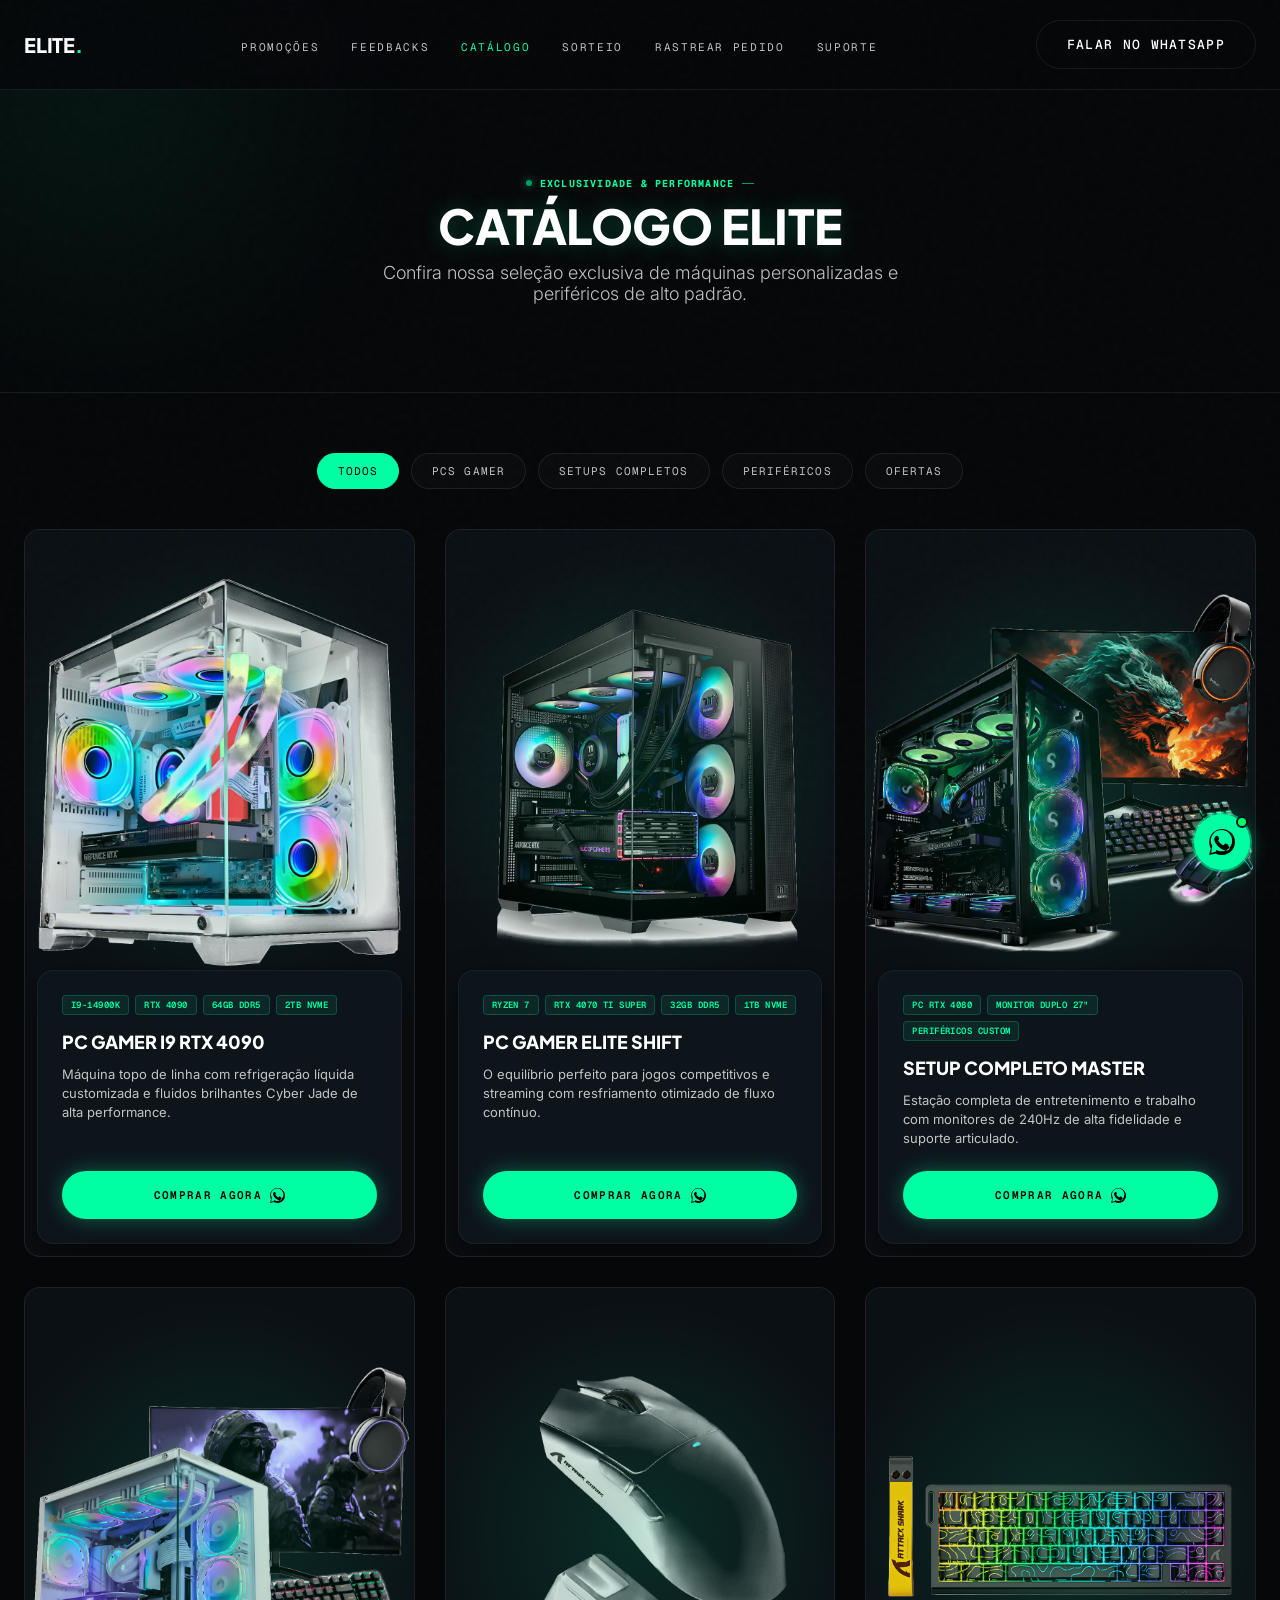
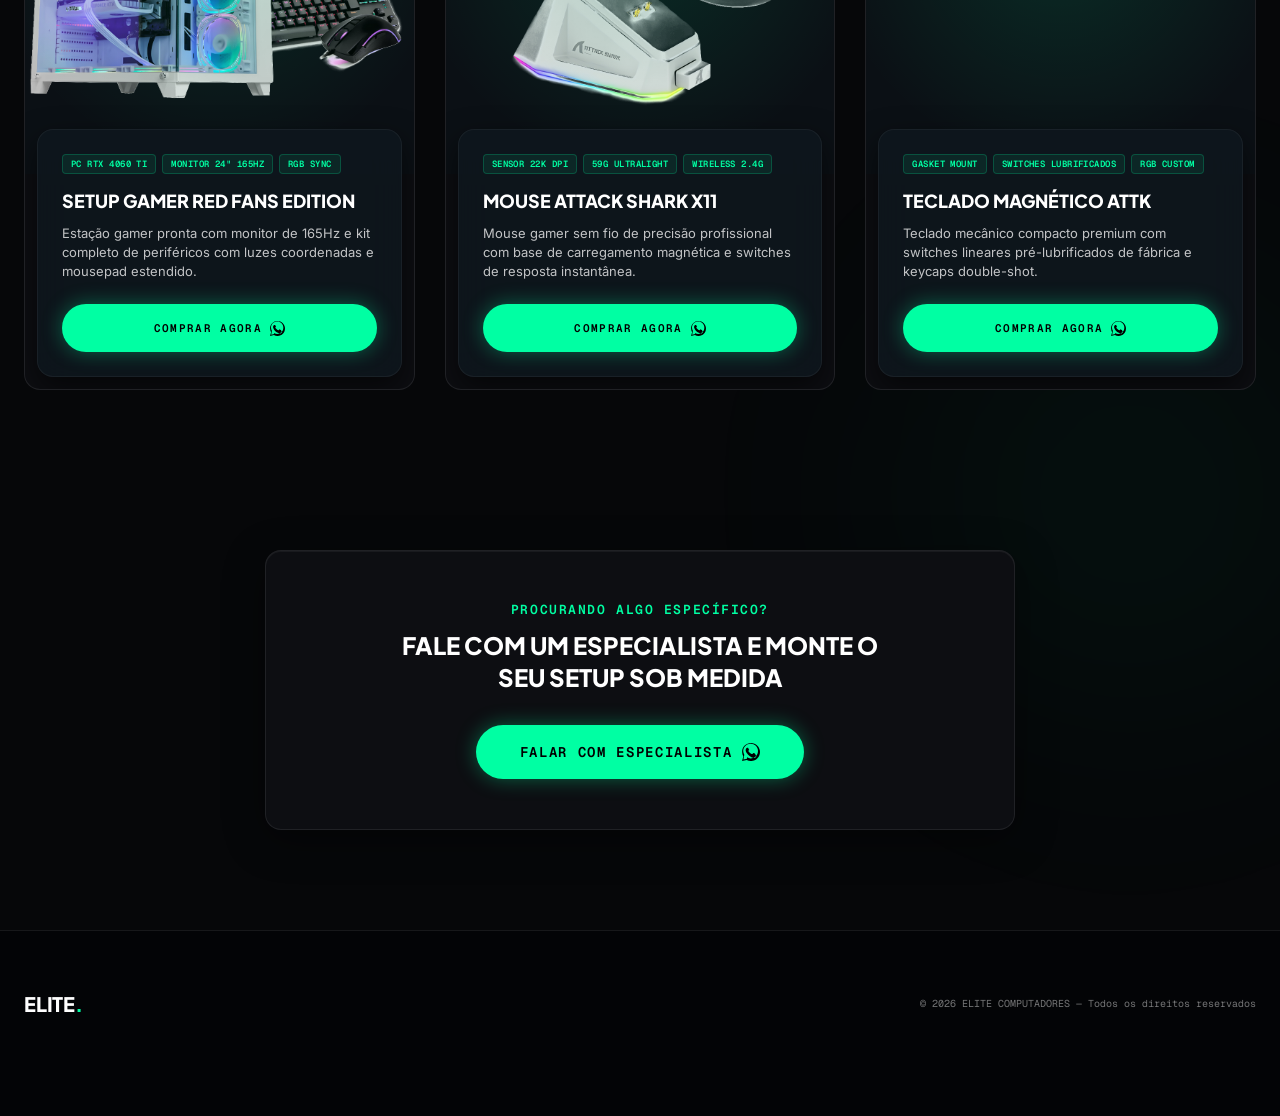
==== catalogo.html @ 0656ccaa "Initial commit: Elite Computadores project code & assets" ====
<!DOCTYPE html>
<html lang="pt-BR">
<head>
  <meta charset="UTF-8">
  <meta name="viewport" content="width=device-width, initial-scale=1.0">
  <title>Catálogo Elite — Equipamentos Selecionados para Alta Performance</title>
  <meta name="description" content="Confira o catálogo da Elite Computadores. PCs Gamer, Setups Completos, Periféricos e Ofertas Exclusivas montadas sob medida.">
  <link rel="stylesheet" href="style.css?v=4.7">
</head>
<body>

  <!-- Ambient background glow elements -->
  <div class="ambient-glow"></div>
  <div class="ambient-glow-bottom"></div>

  <!-- Header -->
  <header>
    <div class="container">
      <a href="index.html" class="logo">ELITE<span>.</span></a>
      <nav>
        <ul>
          <li><a href="index.html#categorias">Promoções</a></li>
          <li><a href="feedbacks.html">Feedbacks</a></li>
          <li><a href="catalogo.html" style="color: var(--accent);">Catálogo</a></li>
          <li><a href="sorteio.html">Sorteio</a></li>
          <li><a href="rastreio.html">Rastrear Pedido</a></li>
          <li><a href="suporte.html">Suporte</a></li>
        </ul>
      </nav>
      <a href="https://wa.me/message/NR2ONO462GFLA1" target="_blank" rel="noopener noreferrer" class="btn-secondary">Falar no WhatsApp</a>
      <a href="https://wa.me/message/NR2ONO462GFLA1" target="_blank" rel="noopener noreferrer" class="btn-laser btn-wa-mobile" aria-label="Falar no WhatsApp">
        <svg width="20" height="20" viewBox="0 0 24 24" fill="currentColor">
          <path d="M.057 24l1.687-6.163c-1.041-1.804-1.588-3.849-1.587-5.946C.06 5.348 5.397.01 12.008.01c3.202.001 6.212 1.246 8.477 3.514 2.266 2.268 3.507 5.28 3.505 8.484-.004 6.657-5.34 11.997-11.953 11.997-2.005-.001-3.973-.5-5.739-1.446L0 24zm6.59-4.846c1.6.95 3.188 1.449 4.825 1.451 5.436 0 9.86-4.37 9.864-9.799.002-2.63-1.023-5.101-2.885-6.97C16.579 2.006 14.105 1.01 11.47 1.01c-5.441 0-9.866 4.372-9.87 9.802 0 1.68.45 3.318 1.3 4.761L1.825 21.05l5.59-1.458-.768-.438zm9.351-4.945c-.244-.122-1.44-.711-1.663-.792-.224-.081-.387-.122-.55.122-.163.244-.63.792-.773.956-.143.163-.285.183-.529.061-.244-.122-1.03-.379-1.96-1.209-.724-.647-1.213-1.446-1.355-1.69-.143-.244-.015-.376.107-.497.111-.11.244-.285.367-.427.122-.142.163-.244.244-.407.081-.163.041-.305-.02-.427-.061-.122-.55-1.325-.753-1.817-.198-.477-.4-.413-.55-.421-.143-.008-.305-.009-.468-.009-.163 0-.427.061-.65.305-.224.244-.854.834-.854 2.035 0 1.201.874 2.36 1.995 2.508.122.015 2.13 3.255 5.161 4.566.72.311 1.282.497 1.72.637.724.23 1.382.197 1.902.12.58-.087 1.44-.588 1.643-1.157.203-.569.203-1.057.142-1.157-.061-.1-.224-.163-.468-.285z"/>
        </svg>
      </a>
    </div>
  </header>

  <!-- Page Header -->
  <section class="page-header">
    <div class="container">
      <div class="section-header">
        <span class="kicker kicker-badge">Exclusividade & Performance</span>
        <h1 class="h2-headline glow-text">Catálogo Elite</h1>
        <p class="section-subtitle">Confira nossa seleção exclusiva de máquinas personalizadas e periféricos de alto padrão.</p>
      </div>
    </div>
  </section>

  <!-- Catalog Section -->
  <section class="catalog-section">
    <div class="container">
      
      <!-- Category Filter Tabs -->
      <div class="catalog-filters reveal-item">
        <button class="filter-btn active" data-filter="all">Todos</button>
        <button class="filter-btn" data-filter="pcs">PCs Gamer</button>
        <button class="filter-btn" data-filter="setups">Setups Completos</button>
        <button class="filter-btn" data-filter="perifericos">Periféricos</button>
        <button class="filter-btn" data-filter="ofertas">Ofertas</button>
      </div>

      <!-- Product Grid -->
      <div class="catalog-grid" id="catalogGrid">
        
        <!-- Product 1 -->
        <div class="lum-card product-card reveal-item" data-category="pcs">
          <div class="product-img" style="background-image: url('assets/real_liquid_jade.png');"></div>
          <div class="product-info">
            <div class="product-specs">
              <span>i9-14900K</span>
              <span>RTX 4090</span>
              <span>64GB DDR5</span>
              <span>2TB NVMe</span>
            </div>
            <h3 class="product-title">PC Gamer I9 RTX 4090</h3>
            <p class="product-desc">Máquina topo de linha com refrigeração líquida customizada e fluidos brilhantes Cyber Jade de alta performance.</p>
            <a href="https://wa.me/message/NR2ONO462GFLA1?text=Olá,%20gostaria%20de%20saber%20mais%20sobre%20o%20PC%20Gamer%20I9%20RTX%204090." target="_blank" rel="noopener noreferrer" class="btn-laser product-cta">Comprar Agora <svg width="15" height="15" viewBox="0 0 24 24" fill="currentColor" style="margin-left: 8px; display: inline-block; vertical-align: middle;"><path d="M.057 24l1.687-6.163c-1.041-1.804-1.588-3.849-1.587-5.946C.06 5.348 5.397.01 12.008.01c3.202.001 6.212 1.246 8.477 3.514 2.266 2.268 3.507 5.28 3.505 8.484-.004 6.657-5.34 11.997-11.953 11.997-2.005-.001-3.973-.502-5.724-1.457L0 24zm6.59-4.846c1.6.95 3.188 1.449 4.825 1.451 5.436.002 9.858-4.419 9.86-9.86.002-2.636-1.02-5.115-2.88-6.978-1.859-1.863-4.332-2.887-6.974-2.888-5.439 0-9.863 4.42-9.865 9.862-.001 1.637.49 3.235 1.424 4.82L1.97 22.1l4.677-1.226zM17.486 14.4c-.3-.15-1.776-.877-2.052-.977-.276-.1-.476-.15-.676.15-.2.3-.776.977-.95 1.177-.175.2-.35.225-.65.075-.3-.15-1.267-.467-2.413-1.49-1.127-.892-1.93-2.107-2.152-2.482-.225-.375-.024-.578.125-.727.136-.135.3-.35.45-.525.15-.175.2-.3.3-.5s.05-.375-.025-.525C9.4 9.176 8.75 7.6 8.474 6.924c-.268-.646-.54-.56-.74-.57l-.63-.01c-.24-.01-.63.08-.96.44-.33.36-1.26 1.23-1.26 3s1.29 3.47 1.47 3.71c.18.24 2.54 3.88 6.15 5.44.86.37 1.53.59 2.06.76.86.27 1.65.23 2.27.14.69-.1 1.776-.726 2.026-1.393.25-.667.25-1.237.175-1.393-.075-.15-.275-.25-.575-.4z"/></svg></a>
          </div>
        </div>

        <!-- Product 2 -->
        <div class="lum-card product-card reveal-item" data-category="pcs ofertas">
          <div class="product-img" style="background-image: url('assets/real_elite_shift.png');"></div>
          <div class="product-info">
            <div class="product-specs">
              <span>Ryzen 7</span>
              <span>RTX 4070 Ti Super</span>
              <span>32GB DDR5</span>
              <span>1TB NVMe</span>
            </div>
            <h3 class="product-title">PC Gamer Elite Shift</h3>
            <p class="product-desc">O equilíbrio perfeito para jogos competitivos e streaming com resfriamento otimizado de fluxo contínuo.</p>
            <a href="https://wa.me/message/NR2ONO462GFLA1?text=Olá,%20gostaria%20de%20saber%20mais%20sobre%20o%20PC%20Gamer%20Elite%20Shift." target="_blank" rel="noopener noreferrer" class="btn-laser product-cta">Comprar Agora <svg width="15" height="15" viewBox="0 0 24 24" fill="currentColor" style="margin-left: 8px; display: inline-block; vertical-align: middle;"><path d="M.057 24l1.687-6.163c-1.041-1.804-1.588-3.849-1.587-5.946C.06 5.348 5.397.01 12.008.01c3.202.001 6.212 1.246 8.477 3.514 2.266 2.268 3.507 5.28 3.505 8.484-.004 6.657-5.34 11.997-11.953 11.997-2.005-.001-3.973-.502-5.724-1.457L0 24zm6.59-4.846c1.6.95 3.188 1.449 4.825 1.451 5.436.002 9.858-4.419 9.86-9.86.002-2.636-1.02-5.115-2.88-6.978-1.859-1.863-4.332-2.887-6.974-2.888-5.439 0-9.863 4.42-9.865 9.862-.001 1.637.49 3.235 1.424 4.82L1.97 22.1l4.677-1.226zM17.486 14.4c-.3-.15-1.776-.877-2.052-.977-.276-.1-.476-.15-.676.15-.2.3-.776.977-.95 1.177-.175.2-.35.225-.65.075-.3-.15-1.267-.467-2.413-1.49-1.127-.892-1.93-2.107-2.152-2.482-.225-.375-.024-.578.125-.727.136-.135.3-.35.45-.525.15-.175.2-.3.3-.5s.05-.375-.025-.525C9.4 9.176 8.75 7.6 8.474 6.924c-.268-.646-.54-.56-.74-.57l-.63-.01c-.24-.01-.63.08-.96.44-.33.36-1.26 1.23-1.26 3s1.29 3.47 1.47 3.71c.18.24 2.54 3.88 6.15 5.44.86.37 1.53.59 2.06.76.86.27 1.65.23 2.27.14.69-.1 1.776-.726 2.026-1.393.25-.667.25-1.237.175-1.393-.075-.15-.275-.25-.575-.4z"/></svg></a>
          </div>
        </div>

        <!-- Product 3 -->
        <div class="lum-card product-card reveal-item" data-category="setups">
          <div class="product-img" style="background-image: url('assets/real_setup_master.png');"></div>
          <div class="product-info">
            <div class="product-specs">
              <span>PC RTX 4080</span>
              <span>Monitor Duplo 27"</span>
              <span>Periféricos Custom</span>
            </div>
            <h3 class="product-title">Setup Completo Master</h3>
            <p class="product-desc">Estação completa de entretenimento e trabalho com monitores de 240Hz de alta fidelidade e suporte articulado.</p>
            <a href="https://wa.me/message/NR2ONO462GFLA1?text=Olá,%20gostaria%20de%20saber%20mais%20sobre%20o%20Setup%20Completo%20Master." target="_blank" rel="noopener noreferrer" class="btn-laser product-cta">Comprar Agora <svg width="15" height="15" viewBox="0 0 24 24" fill="currentColor" style="margin-left: 8px; display: inline-block; vertical-align: middle;"><path d="M.057 24l1.687-6.163c-1.041-1.804-1.588-3.849-1.587-5.946C.06 5.348 5.397.01 12.008.01c3.202.001 6.212 1.246 8.477 3.514 2.266 2.268 3.507 5.28 3.505 8.484-.004 6.657-5.34 11.997-11.953 11.997-2.005-.001-3.973-.502-5.724-1.457L0 24zm6.59-4.846c1.6.95 3.188 1.449 4.825 1.451 5.436.002 9.858-4.419 9.86-9.86.002-2.636-1.02-5.115-2.88-6.978-1.859-1.863-4.332-2.887-6.974-2.888-5.439 0-9.863 4.42-9.865 9.862-.001 1.637.49 3.235 1.424 4.82L1.97 22.1l4.677-1.226zM17.486 14.4c-.3-.15-1.776-.877-2.052-.977-.276-.1-.476-.15-.676.15-.2.3-.776.977-.95 1.177-.175.2-.35.225-.65.075-.3-.15-1.267-.467-2.413-1.49-1.127-.892-1.93-2.107-2.152-2.482-.225-.375-.024-.578.125-.727.136-.135.3-.35.45-.525.15-.175.2-.3.3-.5s.05-.375-.025-.525C9.4 9.176 8.75 7.6 8.474 6.924c-.268-.646-.54-.56-.74-.57l-.63-.01c-.24-.01-.63.08-.96.44-.33.36-1.26 1.23-1.26 3s1.29 3.47 1.47 3.71c.18.24 2.54 3.88 6.15 5.44.86.37 1.53.59 2.06.76.86.27 1.65.23 2.27.14.69-.1 1.776-.726 2.026-1.393.25-.667.25-1.237.175-1.393-.075-.15-.275-.25-.575-.4z"/></svg></a>
          </div>
        </div>

        <!-- Product 4 -->
        <div class="lum-card product-card reveal-item" data-category="setups ofertas">
          <div class="product-img" style="background-image: url('assets/real_setup_red_fans.png');"></div>
          <div class="product-info">
            <div class="product-specs">
              <span>PC RTX 4060 Ti</span>
              <span>Monitor 24" 165Hz</span>
              <span>RGB Sync</span>
            </div>
            <h3 class="product-title">Setup Gamer Red Fans Edition</h3>
            <p class="product-desc">Estação gamer pronta com monitor de 165Hz e kit completo de periféricos com luzes coordenadas e mousepad estendido.</p>
            <a href="https://wa.me/message/NR2ONO462GFLA1?text=Olá,%20gostaria%20de%20saber%20mais%20sobre%20o%20Setup%20Gamer%20Red%20Fans%20Edition." target="_blank" rel="noopener noreferrer" class="btn-laser product-cta">Comprar Agora <svg width="15" height="15" viewBox="0 0 24 24" fill="currentColor" style="margin-left: 8px; display: inline-block; vertical-align: middle;"><path d="M.057 24l1.687-6.163c-1.041-1.804-1.588-3.849-1.587-5.946C.06 5.348 5.397.01 12.008.01c3.202.001 6.212 1.246 8.477 3.514 2.266 2.268 3.507 5.28 3.505 8.484-.004 6.657-5.34 11.997-11.953 11.997-2.005-.001-3.973-.502-5.724-1.457L0 24zm6.59-4.846c1.6.95 3.188 1.449 4.825 1.451 5.436.002 9.858-4.419 9.86-9.86.002-2.636-1.02-5.115-2.88-6.978-1.859-1.863-4.332-2.887-6.974-2.888-5.439 0-9.863 4.42-9.865 9.862-.001 1.637.49 3.235 1.424 4.82L1.97 22.1l4.677-1.226zM17.486 14.4c-.3-.15-1.776-.877-2.052-.977-.276-.1-.476-.15-.676.15-.2.3-.776.977-.95 1.177-.175.2-.35.225-.65.075-.3-.15-1.267-.467-2.413-1.49-1.127-.892-1.93-2.107-2.152-2.482-.225-.375-.024-.578.125-.727.136-.135.3-.35.45-.525.15-.175.2-.3.3-.5s.05-.375-.025-.525C9.4 9.176 8.75 7.6 8.474 6.924c-.268-.646-.54-.56-.74-.57l-.63-.01c-.24-.01-.63.08-.96.44-.33.36-1.26 1.23-1.26 3s1.29 3.47 1.47 3.71c.18.24 2.54 3.88 6.15 5.44.86.37 1.53.59 2.06.76.86.27 1.65.23 2.27.14.69-.1 1.776-.726 2.026-1.393.25-.667.25-1.237.175-1.393-.075-.15-.275-.25-.575-.4z"/></svg></a>
          </div>
        </div>

        <!-- Product 5 -->
        <div class="lum-card product-card reveal-item" data-category="perifericos">
          <div class="product-img" style="background-image: url('assets/real_attack_shark.png');"></div>
          <div class="product-info">
            <div class="product-specs">
              <span>Sensor 22K DPI</span>
              <span>59g Ultralight</span>
              <span>Wireless 2.4G</span>
            </div>
            <h3 class="product-title">Mouse Attack Shark X11</h3>
            <p class="product-desc">Mouse gamer sem fio de precisão profissional com base de carregamento magnética e switches de resposta instantânea.</p>
            <a href="https://wa.me/message/NR2ONO462GFLA1?text=Olá,%20gostaria%20de%20comprar%20o%20Mouse%20Attack%20Shark%20X11." target="_blank" rel="noopener noreferrer" class="btn-laser product-cta">Comprar Agora <svg width="15" height="15" viewBox="0 0 24 24" fill="currentColor" style="margin-left: 8px; display: inline-block; vertical-align: middle;"><path d="M.057 24l1.687-6.163c-1.041-1.804-1.588-3.849-1.587-5.946C.06 5.348 5.397.01 12.008.01c3.202.001 6.212 1.246 8.477 3.514 2.266 2.268 3.507 5.28 3.505 8.484-.004 6.657-5.34 11.997-11.953 11.997-2.005-.001-3.973-.502-5.724-1.457L0 24zm6.59-4.846c1.6.95 3.188 1.449 4.825 1.451 5.436.002 9.858-4.419 9.86-9.86.002-2.636-1.02-5.115-2.88-6.978-1.859-1.863-4.332-2.887-6.974-2.888-5.439 0-9.863 4.42-9.865 9.862-.001 1.637.49 3.235 1.424 4.82L1.97 22.1l4.677-1.226zM17.486 14.4c-.3-.15-1.776-.877-2.052-.977-.276-.1-.476-.15-.676.15-.2.3-.776.977-.95 1.177-.175.2-.35.225-.65.075-.3-.15-1.267-.467-2.413-1.49-1.127-.892-1.93-2.107-2.152-2.482-.225-.375-.024-.578.125-.727.136-.135.3-.35.45-.525.15-.175.2-.3.3-.5s.05-.375-.025-.525C9.4 9.176 8.75 7.6 8.474 6.924c-.268-.646-.54-.56-.74-.57l-.63-.01c-.24-.01-.63.08-.96.44-.33.36-1.26 1.23-1.26 3s1.29 3.47 1.47 3.71c.18.24 2.54 3.88 6.15 5.44.86.37 1.53.59 2.06.76.86.27 1.65.23 2.27.14.69-.1 1.776-.726 2.026-1.393.25-.667.25-1.237.175-1.393-.075-.15-.275-.25-.575-.4z"/></svg></a>
          </div>
        </div>

        <!-- Product 6 -->
        <div class="lum-card product-card reveal-item" data-category="perifericos">
          <div class="product-img" style="background-image: url('assets/real_custom_keyboard.png');"></div>
          <div class="product-info">
            <div class="product-specs">
              <span>Gasket Mount</span>
              <span>Switches Lubrificados</span>
              <span>RGB Custom</span>
            </div>
            <h3 class="product-title">Teclado Magnético Attk</h3>
            <p class="product-desc">Teclado mecânico compacto premium com switches lineares pré-lubrificados de fábrica e keycaps double-shot.</p>
            <a href="https://wa.me/message/NR2ONO462GFLA1?text=Olá,%20gostaria%20de%20saber%20mais%20sobre%20o%20Teclado%20Magnético%20Attk." target="_blank" rel="noopener noreferrer" class="btn-laser product-cta">Comprar Agora <svg width="15" height="15" viewBox="0 0 24 24" fill="currentColor" style="margin-left: 8px; display: inline-block; vertical-align: middle;"><path d="M.057 24l1.687-6.163c-1.041-1.804-1.588-3.849-1.587-5.946C.06 5.348 5.397.01 12.008.01c3.202.001 6.212 1.246 8.477 3.514 2.266 2.268 3.507 5.28 3.505 8.484-.004 6.657-5.34 11.997-11.953 11.997-2.005-.001-3.973-.502-5.724-1.457L0 24zm6.59-4.846c1.6.95 3.188 1.449 4.825 1.451 5.436.002 9.858-4.419 9.86-9.86.002-2.636-1.02-5.115-2.88-6.978-1.859-1.863-4.332-2.887-6.974-2.888-5.439 0-9.863 4.42-9.865 9.862-.001 1.637.49 3.235 1.424 4.82L1.97 22.1l4.677-1.226zM17.486 14.4c-.3-.15-1.776-.877-2.052-.977-.276-.1-.476-.15-.676.15-.2.3-.776.977-.95 1.177-.175.2-.35.225-.65.075-.3-.15-1.267-.467-2.413-1.49-1.127-.892-1.93-2.107-2.152-2.482-.225-.375-.024-.578.125-.727.136-.135.3-.35.45-.525.15-.175.2-.3.3-.5s.05-.375-.025-.525C9.4 9.176 8.75 7.6 8.474 6.924c-.268-.646-.54-.56-.74-.57l-.63-.01c-.24-.01-.63.08-.96.44-.33.36-1.26 1.23-1.26 3s1.29 3.47 1.47 3.71c.18.24 2.54 3.88 6.15 5.44.86.37 1.53.59 2.06.76.86.27 1.65.23 2.27.14.69-.1 1.776-.726 2.026-1.393.25-.667.25-1.237.175-1.393-.075-.15-.275-.25-.575-.4z"/></svg></a>
          </div>
        </div>

      </div>
    </div>
  </section>

  <!-- CTA Final Section -->
  <section class="catalog-cta-section">
    <div class="container">
      <div class="lum-card catalog-cta-card reveal-item">
        <p class="catalog-cta-subtitle">Procurando algo específico?</p>
        <h2 class="catalog-cta-title">Fale com um especialista e monte o seu setup sob medida</h2>
        <div class="catalog-cta-actions">
          <a href="https://wa.me/message/NR2ONO462GFLA1?text=Olá,%20gostaria%20de%20saber%20mais%20sobre%20montagem%20de%20setup%20personalizado." target="_blank" rel="noopener noreferrer" class="btn-laser btn-large">
            Falar com Especialista
            <svg width="18" height="18" viewBox="0 0 24 24" fill="currentColor" style="margin-left: 10px; vertical-align: middle;"><path d="M.057 24l1.687-6.163c-1.041-1.804-1.588-3.849-1.587-5.946C.06 5.348 5.397.01 12.008.01c3.202.001 6.212 1.246 8.477 3.514 2.266 2.268 3.507 5.28 3.505 8.484-.004 6.657-5.34 11.997-11.953 11.997-2.005-.001-3.973-.502-5.724-1.457L0 24zm6.59-4.846c1.6.95 3.188 1.449 4.825 1.451 5.436.002 9.858-4.419 9.86-9.86.002-2.636-1.02-5.115-2.88-6.978-1.859-1.863-4.332-2.887-6.974-2.888-5.439 0-9.863 4.42-9.865 9.862-.001 1.637.49 3.235 1.424 4.82L1.97 22.1l4.677-1.226zM17.486 14.4c-.3-.15-1.776-.877-2.052-.977-.276-.1-.476-.15-.676.15-.2.3-.776.977-.95 1.177-.175.2-.35.225-.65.075-.3-.15-1.267-.467-2.413-1.49-1.127-.892-1.93-2.107-2.152-2.482-.225-.375-.024-.578.125-.727.136-.135.3-.35.45-.525.15-.175.2-.3.3-.5s.05-.375-.025-.525C9.4 9.176 8.75 7.6 8.474 6.924c-.268-.646-.54-.56-.74-.57l-.63-.01c-.24-.01-.63.08-.96.44-.33.36-1.26 1.23-1.26 3s1.29 3.47 1.47 3.71c.18.24 2.54 3.88 6.15 5.44.86.37 1.53.59 2.06.76.86.27 1.65.23 2.27.14.69-.1 1.776-.726 2.026-1.393.25-.667.25-1.237.175-1.393-.075-.15-.275-.25-.575-.4z"/></svg>
          </a>
        </div>
      </div>
    </div>
  </section>

  <!-- Footer -->
  <footer>
    <div class="container">
      <div class="footer-grid">
        <div class="footer-info">
          <a href="index.html" class="logo">ELITE<span>.</span></a>
        </div>
        <div class="footer-copy">
          © 2026 ELITE COMPUTADORES — Todos os direitos reservados
        </div>
      </div>
    </div>
  </footer>

  <!-- Mobile Bottom Nav Pill (Fixed) -->
  <div class="mobile-nav-pill">
    <nav class="mobile-nav-list">
      <a href="index.html">
        <svg fill="currentColor" viewBox="0 0 24 24"><path d="M10 20v-6h4v6h5v-8h3L12 3 2 12h3v8z"/></svg>
        <span>Home</span>
      </a>
      <a href="catalogo.html" class="active">
        <svg fill="currentColor" viewBox="0 0 24 24"><path d="M4 6H2v14c0 1.1.9 2 2 2h14v-2H4V6zm16-4H8c-1.1 0-2 .9-2 2v12c0 1.1.9 2 2 2h12c1.1 0 2-.9 2-2V4c0-1.1-.9-2-2-2zm0 14H8V4h12v12z"/></svg>
        <span>Catálogo</span>
      </a>
      <a href="sorteio.html">
        <svg fill="currentColor" viewBox="0 0 24 24"><path d="M12 2C6.48 2 2 6.48 2 12s4.48 10 10 10 10-4.48 10-10S17.52 2 12 2zm1 17h-2v-2h2v2zm2.07-7.75l-.9.92C13.45 12.9 13 13.5 13 15h-2v-.5c0-1.1.45-2.1 1.17-2.83l1.24-1.26c.37-.36.59-.86.59-1.41 0-1.1-.9-2-2-2s-2 .9-2 2H7c0-2.76 2.24-5 5-5s5 2.24 5 5c0 1.04-.42 1.99-1.07 2.75z"/></svg>
        <span>Sorteio</span>
      </a>
      <a href="rastreio.html">
        <svg fill="currentColor" viewBox="0 0 24 24"><path d="M20 8h-3V4H3c-1.1 0-2 .9-2 2v11h2c0 1.66 1.34 3 3 3s3-1.34 3-3h6c0 1.66 1.34 3 3 3s3-1.34 3-3h2v-5l-3-4zM6 18.5c-.83 0-1.5-.67-1.5-1.5s.67-1.5 1.5-1.5 1.5.67 1.5 1.5-.67 1.5-1.5 1.5zm13.5-9l1.96 2.5H17V9.5h2.5zm-4 9c-.83 0-1.5-.67-1.5-1.5s.67-1.5 1.5-1.5 1.5.67 1.5 1.5-.67 1.5-1.5 1.5z"/></svg>
        <span>Rastreio</span>
      </a>
      <a href="suporte.html">
        <svg fill="currentColor" viewBox="0 0 24 24"><path d="M20 2H4c-1.1 0-1.99.9-1.99 2L2 22l4-4h14c1.1 0 2-.9 2-2V4c0-1.1-.9-2-2-2zm-7 12h-2v-2h2v2zm0-4h-2V6h2v4z"/></svg>
        <span>Suporte</span>
      </a>
    </nav>
  </div>

  <script>
    // Client-side filtering logic
    document.addEventListener('DOMContentLoaded', () => {
      const filterButtons = document.querySelectorAll('.filter-btn');
      const products = document.querySelectorAll('.product-card');

      const filterProducts = (filterValue) => {
        products.forEach(product => {
          const categories = product.getAttribute('data-category').split(' ');
          if (filterValue === 'all' || categories.includes(filterValue)) {
            // Restore flex display with scroll reveal active classes if already revealed
            product.style.display = 'flex';
          } else {
            product.style.display = 'none';
          }
        });
      };

      filterButtons.forEach(button => {
        button.addEventListener('click', () => {
          // Remove active class from all
          filterButtons.forEach(btn => btn.classList.remove('active'));
          // Add to clicked
          button.classList.add('active');
          
          const filterValue = button.getAttribute('data-filter');
          filterProducts(filterValue);
        });
      });

      // Handle direct query param link (e.g. catalogo.html?filter=pcs)
      const urlParams = new URLSearchParams(window.location.search);
      const filterParam = urlParams.get('filter');
      const allowedFilters = ['all', 'pcs', 'setups', 'perifericos', 'ofertas'];
      if (filterParam && allowedFilters.includes(filterParam)) {
        const targetBtn = document.querySelector(`.filter-btn[data-filter="${filterParam}"]`);
        if (targetBtn) {
          targetBtn.click();
        }
      }

      // Scroll Reveal
      const revealItems = document.querySelectorAll('.reveal-item');
      const revealObserver = new IntersectionObserver((entries, observer) => {
        entries.forEach(entry => {
          if (entry.isIntersecting) {
            entry.target.classList.add('revealed');
            observer.unobserve(entry.target);
          }
        });
      }, { threshold: 0.1, rootMargin: '0px 0px -50px 0px' });

      revealItems.forEach((item) => {
        revealObserver.observe(item);
        const parent = item.parentElement;
        if (parent && parent.classList.contains('catalog-grid')) {
          const siblings = Array.from(parent.children);
          const siblingIndex = siblings.indexOf(item);
          if (siblingIndex !== -1) {
            item.style.transitionDelay = `${siblingIndex * 80}ms`;
          }
        }
      });
    });
  </script>

  <!-- FAB WhatsApp -->
  <a href="https://wa.me/message/NR2ONO462GFLA1" target="_blank" rel="noopener noreferrer" class="fab-wa" aria-label="Comprar pelo WhatsApp">
    <span class="fab-online-badge"></span>
    <svg width="24" height="24" viewBox="0 0 24 24" fill="currentColor"><path d="M.057 24l1.687-6.163c-1.041-1.804-1.588-3.849-1.587-5.946C.06 5.348 5.397.01 12.008.01c3.202.001 6.212 1.246 8.477 3.514 2.266 2.268 3.507 5.28 3.505 8.484-.004 6.657-5.34 11.997-11.953 11.997-2.005-.001-3.973-.502-5.724-1.457L0 24zm6.59-4.846c1.6.95 3.188 1.449 4.825 1.451 5.436.002 9.858-4.419 9.86-9.86.002-2.636-1.02-5.115-2.88-6.978-1.859-1.863-4.332-2.887-6.974-2.888-5.439 0-9.863 4.42-9.865 9.862-.001 1.637.49 3.235 1.424 4.82L1.97 22.1l4.677-1.226zM17.486 14.4c-.3-.15-1.776-.877-2.052-.977-.276-.1-.476-.15-.676.15-.2.3-.776.977-.95 1.177-.175.2-.35.225-.65.075-.3-.15-1.267-.467-2.413-1.49-1.127-.892-1.93-2.107-2.152-2.482-.225-.375-.024-.578.125-.727.136-.135.3-.35.45-.525.15-.175.2-.3.3-.5s.05-.375-.025-.525C9.4 9.176 8.75 7.6 8.474 6.924c-.268-.646-.54-.56-.74-.57l-.63-.01c-.24-.01-.63.08-.96.44-.33.36-1.26 1.23-1.26 3s1.29 3.47 1.47 3.71c.18.24 2.54 3.88 6.15 5.44.86.37 1.53.59 2.06.76.86.27 1.65.23 2.27.14.69-.1 1.776-.726 2.026-1.393.25-.667.25-1.237.175-1.393-.075-.15-.275-.25-.575-.4z"/></svg>
  </a>

</body>
</html>
---- style.css ----
/* 
  ELITE COMPUTADORES — DESIGN SYSTEM STYLESHEET
  Gamer Boutique Premium Esthetics - Version 2 (Pente Fino)
*/

@import url('https://fonts.googleapis.com/css2?family=Inter:wght@300;400;500;600&family=Plus+Jakarta+Sans:wght@800&family=Geist+Mono:wght@400;500;600&display=swap');

:root {
  /* Color Tokens */
  --bg-base: #060709;
  --bg-surface: #0d0e12;
  --bg-surface-elevated: #13151b;
  --accent: #00ffa3;
  --accent-rgb: 0, 255, 163;
  --text-primary: #ffffff;
  
  /* WCAG AA Compliant High Contrast Text Colors */
  --text-secondary: rgba(255, 255, 255, 0.75); /* Elevated from 0.4 for premium readability */
  --text-muted: rgba(255, 255, 255, 0.45);      /* For small meta/captions only */
  --border: rgba(255, 255, 255, 0.08);
  --border-hover: rgba(0, 255, 163, 0.3);
  
  /* Font Families */
  --font-headline: 'Plus Jakarta Sans', sans-serif;
  --font-technical: 'Geist Mono', monospace;
  --font-body: 'Inter', sans-serif;
  
  /* Sizes & Borders */
  --radius-lg: 16px;
  --radius-sm: 8px;
  --transition-smooth: cubic-bezier(0.16, 1, 0.3, 1);
  --container-max: 1400px;
}

/* Reset and Global Defaults */
html, body {
  overflow-x: hidden;
  max-width: 100%;
}

* {
  margin: 0;
  padding: 0;
  box-sizing: border-box;
  scroll-behavior: smooth;
}

a {
  color: inherit;
  text-decoration: none;
  cursor: pointer;
  transition: color 0.3s var(--transition-smooth);
}

body {
  background-color: var(--bg-base);
  color: var(--text-primary);
  font-family: var(--font-body);
  overflow-x: hidden;
  -webkit-font-smoothing: antialiased;
  position: relative;
}

/* Noise overlay */
body::before {
  content: "";
  position: fixed;
  top: 0;
  left: 0;
  width: 100vw;
  height: 100vh;
  background-image: url("data:image/svg+xml,%3Csvg viewBox='0 0 200 200' xmlns='http://www.w3.org/2000/svg'%3E%3Cfilter id='noise'%3E%3CfeTurbulence type='fractalNoise' baseFrequency='0.65' numOctaves='3' stitchTiles='stitch'/%3E%3C/filter%3E%3Crect width='100%25' height='100%25' filter='url(%23noise)'/%3E%3C/svg%3E");
  opacity: 0.02;
  pointer-events: none;
  z-index: 9999;
}

/* Atmospheric Glows */
.ambient-glow {
  position: absolute;
  width: 600px;
  height: 600px;
  background: radial-gradient(circle, rgba(var(--accent-rgb), 0.08) 0%, transparent 70%);
  top: -200px;
  left: -200px;
  pointer-events: none;
  z-index: 0;
  filter: blur(80px);
}

.ambient-glow-bottom {
  position: absolute;
  width: 700px;
  height: 700px;
  background: radial-gradient(circle, rgba(var(--accent-rgb), 0.05) 0%, transparent 70%);
  bottom: 10%;
  right: -200px;
  pointer-events: none;
  z-index: 0;
  filter: blur(100px);
}

/* Utility Layouts */
.container {
  width: 100%;
  max-width: var(--container-max);
  margin: 0 auto;
  padding: 0 24px;
  position: relative;
  z-index: 1;
}

/* Typography styles */
.kicker {
  font-family: var(--font-technical);
  font-size: 11px;
  letter-spacing: 0.25em;
  color: var(--accent);
  text-transform: uppercase;
  margin-bottom: 12px;
  display: block;
}

.h1-headline {
  font-family: var(--font-headline);
  font-size: clamp(2.3rem, 5vw, 4.5rem);
  font-weight: 800;
  text-transform: uppercase;
  letter-spacing: -0.02em; /* Fluid layout to avoid overlapping letters in mobile */
  line-height: 0.95;
  margin-bottom: 24px;
  color: var(--text-primary);
}

.h2-headline {
  font-family: var(--font-headline);
  font-size: clamp(1.8rem, 4vw, 3.0rem);
  font-weight: 800;
  text-transform: uppercase;
  letter-spacing: -0.01em;
  line-height: 1;
  margin-bottom: 12px;
}

/* Responsive adjustment for small screens */
@media (max-width: 480px) {
  .h1-headline {
    letter-spacing: -0.01em; /* Less compressed tracking on mobile to avoid overlapping */
  }
  .h2-headline {
    letter-spacing: 0em;
  }
}

.section-subtitle {
  font-family: var(--font-body);
  font-size: clamp(0.95rem, 2.5vw, 1.125rem);
  color: var(--text-secondary);
  font-weight: 300;
  max-width: 600px;
  margin-bottom: 40px;
}

.technical-mono {
  font-family: var(--font-technical);
  text-transform: uppercase;
  letter-spacing: 0.15em;
  font-size: 12px;
}

/* Section Header & Glow Utilities */
.section-header {
  text-align: center;
  margin-bottom: 48px;
}

.section-header .section-subtitle {
  max-width: 600px;
  margin-left: auto;
  margin-right: auto;
}

.glow-text {
  color: var(--text-primary);
  text-shadow: 0 0 20px rgba(var(--accent-rgb), 0.25);
  animation: glow-pulse 4s ease-in-out infinite;
}

@keyframes glow-pulse {
  0%, 100% {
    text-shadow: 0 0 15px rgba(var(--accent-rgb), 0.15);
  }
  50% {
    text-shadow: 0 0 25px rgba(var(--accent-rgb), 0.35);
  }
}

@media (prefers-reduced-motion: reduce) {
  .glow-text {
    animation: none;
    text-shadow: 0 0 20px rgba(var(--accent-rgb), 0.25);
  }
}

.kicker-badge {
  display: inline-flex;
  align-items: center;
  gap: 12px;
  justify-content: center;
}

.kicker-badge::before,
.kicker-badge::after {
  content: "";
  display: inline-block;
  width: 12px;
  height: 1px;
  background-color: var(--accent);
  opacity: 0.6;
}

/* Custom Components */

/* Laser Button with dynamic sweep light effect */
.btn-laser {
  display: inline-flex;
  align-items: center;
  justify-content: center;
  background-color: var(--accent);
  color: #000000;
  font-family: var(--font-technical);
  font-size: 13px;
  font-weight: 600;
  text-transform: uppercase;
  letter-spacing: 0.1em;
  padding: 16px 32px;
  border-radius: 9999px;
  border: none;
  cursor: pointer;
  text-decoration: none;
  position: relative;
  overflow: hidden;
  transition: transform 0.25s var(--transition-smooth), box-shadow 0.25s var(--transition-smooth);
  box-shadow: 0 0 20px rgba(var(--accent-rgb), 0.35);
  z-index: 1;
  min-height: 48px;
}

.btn-laser::before {
  content: '';
  position: absolute;
  top: 0;
  left: -150%;
  width: 50%;
  height: 100%;
  background: linear-gradient(
    90deg,
    transparent,
    rgba(255, 255, 255, 0.6),
    transparent
  );
  transform: skewX(-25deg);
  transition: none;
  z-index: -1;
}

.btn-laser:hover {
  transform: translateY(-2px);
  box-shadow: 0 0 30px rgba(var(--accent-rgb), 0.6);
}

.btn-laser:hover::before {
  left: 150%;
  transition: left 0.6s cubic-bezier(0.16, 1, 0.3, 1);
}

/* FAB WhatsApp */
.fab-wa {
  position: fixed;
  bottom: 30px;
  right: 30px;
  width: 56px;
  height: 56px;
  border-radius: 50%;
  background-color: var(--accent);
  color: #000000;
  display: flex;
  align-items: center;
  justify-content: center;
  z-index: 998;
  box-shadow: 0 4px 20px rgba(var(--accent-rgb), 0.4);
  cursor: pointer;
  transition: transform 0.3s var(--transition-smooth), box-shadow 0.3s var(--transition-smooth);
  animation: fab-entrance 0.5s cubic-bezier(0.175, 0.885, 0.32, 1.275) both;
}

.fab-wa::before {
  content: '';
  position: absolute;
  inset: -2px;
  border-radius: 50%;
  background: var(--accent);
  z-index: -1;
  opacity: 0.5;
  animation: fab-pulse 2s infinite;
}

.fab-wa:hover {
  transform: scale(1.08) translateY(-2px);
  box-shadow: 0 8px 25px rgba(var(--accent-rgb), 0.6);
}

.fab-wa svg {
  width: 26px;
  height: 26px;
  fill: #000000;
}

.fab-online-badge {
  position: absolute;
  top: 2px;
  right: 2px;
  width: 12px;
  height: 12px;
  background-color: #00ff66;
  border: 2px solid #0b141a;
  border-radius: 50%;
  z-index: 10;
}

@keyframes fab-entrance {
  from {
    opacity: 0;
    transform: scale(0.5) translateY(20px);
  }
  to {
    opacity: 1;
    transform: scale(1) translateY(0);
  }
}

@keyframes fab-pulse {
  0% {
    transform: scale(1);
    opacity: 0.5;
  }
  70% {
    transform: scale(1.4);
    opacity: 0;
  }
  100% {
    transform: scale(1.4);
    opacity: 0;
  }
}

@media (prefers-reduced-motion: reduce) {
  .fab-wa, .fab-wa::before {
    animation: none !important;
  }
  .fab-wa::before {
    transform: scale(1.15);
    opacity: 0.15;
  }
}

.btn-secondary {
  display: inline-flex;
  align-items: center;
  justify-content: center;
  background-color: transparent;
  color: var(--text-primary);
  font-family: var(--font-technical);
  font-size: 13px;
  font-weight: 500;
  text-transform: uppercase;
  letter-spacing: 0.1em;
  padding: 15px 30px;
  border-radius: 9999px;
  border: 1px solid var(--border);
  cursor: pointer;
  text-decoration: none;
  transition: border-color 0.3s var(--transition-smooth), background-color 0.3s var(--transition-smooth);
  min-height: 48px;
}

.btn-secondary:hover {
  border-color: var(--accent);
  background-color: rgba(var(--accent-rgb), 0.04);
}

/* WhatsApp Compact Button in Header Mobile */
.btn-wa-mobile {
  display: none;
}

/* Luminosity Card - radial-gradient bg + glowing border on hover */
.lum-card {
  background: radial-gradient(circle at 20% 0%, rgba(255, 255, 255, 0.04), transparent 70%), var(--bg-surface);
  border: 1px solid var(--border);
  border-radius: var(--radius-lg);
  padding: 32px;
  transition: border-color 0.4s var(--transition-smooth), transform 0.4s var(--transition-smooth), box-shadow 0.4s var(--transition-smooth);
  position: relative;
  overflow: hidden;
  text-decoration: none;
  display: block;
}

.lum-card::after {
  content: '';
  position: absolute;
  top: 0;
  left: 0;
  width: 100%;
  height: 100%;
  background: radial-gradient(circle at 50% 0%, rgba(var(--accent-rgb), 0.07), transparent 60%);
  opacity: 0;
  transition: opacity 0.4s var(--transition-smooth);
  pointer-events: none;
}

.lum-card:hover {
  border-color: var(--border-hover);
  transform: translateY(-4px);
  box-shadow: 0 10px 30px rgba(0, 0, 0, 0.4), 0 0 20px rgba(var(--accent-rgb), 0.06);
}

.lum-card:hover::after {
  opacity: 1;
}

/* Scroll Reveal classes */
.reveal-item {
  opacity: 0;
  transform: translateY(24px);
  transition: opacity 0.8s var(--transition-smooth), transform 0.8s var(--transition-smooth);
}

.reveal-item.revealed {
  opacity: 1;
  transform: translateY(0);
}

/* Header & Nav */
header {
  position: sticky;
  top: 0;
  z-index: 100;
  background-color: rgba(6, 7, 9, 0.8);
  backdrop-filter: blur(12px);
  border-bottom: 1px solid var(--border);
  padding: 20px 0;
}

header .container {
  display: flex;
  justify-content: space-between;
  align-items: center;
}

.logo {
  font-family: var(--font-headline);
  font-size: 20px;
  font-weight: 800;
  text-transform: uppercase;
  color: var(--text-primary);
  text-decoration: none;
  letter-spacing: -0.01em;
}

.logo span {
  color: var(--accent);
}

nav ul {
  display: flex;
  list-style: none;
  gap: 32px;
}

nav a {
  font-family: var(--font-technical);
  font-size: 11px;
  letter-spacing: 0.15em;
  text-transform: uppercase;
  color: var(--text-secondary);
  text-decoration: none;
  transition: color 0.2s var(--transition-smooth);
}

nav a:hover {
  color: var(--accent);
}

/* Hero Section (Hyperdrive Concept Adaptado) */
.hero-hyperdrive {
  position: relative;
  min-height: 85vh;
  width: 100%;
  background-color: #060709; /* Obsidian Black */
  display: flex;
  align-items: center;
  justify-content: center;
  overflow: hidden;
  padding: 140px 0 100px 0;
}

.starfield-canvas {
  position: absolute;
  top: 0;
  left: 0;
  width: 100%;
  height: 100%;
  z-index: 0;
  pointer-events: none;
}

.hero-hyperdrive-overlay {
  position: absolute;
  top: 0;
  left: 0;
  width: 100%;
  height: 100%;
  background: radial-gradient(circle at center, transparent 30%, #060709 90%),
              linear-gradient(to bottom, #060709, transparent 15%, transparent 85%, #060709);
  z-index: 1;
  pointer-events: none;
}

.hero-hyperdrive-content {
  position: relative;
  z-index: 2;
  text-align: center;
  max-width: 820px;
  margin: 0 auto;
  padding: 0 20px;
}

.hero-badge {
  display: inline-flex;
  align-items: center;
  gap: 8px;
  padding: 6px 16px;
  border-radius: 100px;
  background: rgba(0, 255, 163, 0.05); /* Cyber Jade translúcido */
  border: 1px solid rgba(0, 255, 163, 0.15);
  margin-bottom: 24px;
  backdrop-filter: blur(8px);
  -webkit-backdrop-filter: blur(8px);
}

.hero-badge-icon {
  color: var(--accent);
}

.hero-badge span {
  font-family: var(--font-technical);
  font-size: 0.82rem;
  font-weight: 500;
  color: #e9edef;
  letter-spacing: 0.05em;
  text-transform: uppercase;
}

.hero-title {
  font-family: var(--font-display);
  font-size: clamp(2.2rem, 5.5vw, 4.2rem);
  font-weight: 800;
  line-height: 1.15;
  letter-spacing: -0.02em;
  color: #ffffff;
  margin-bottom: 20px;
  background: linear-gradient(to bottom, #ffffff 60%, #a9b1b5 100%);
  -webkit-background-clip: text;
  -webkit-text-fill-color: transparent;
  text-shadow: 0 4px 20px rgba(0, 0, 0, 0.3);
}

.hero-description {
  font-size: clamp(0.95rem, 2vw, 1.12rem);
  color: var(--text-secondary);
  line-height: 1.6;
  max-width: 680px;
  margin: 0 auto 32px auto;
}

.hero-bullets-row {
  display: flex;
  justify-content: center;
  align-items: center;
  gap: 24px;
  flex-wrap: wrap;
  margin-bottom: 40px;
}

.hero-bullets-row span {
  font-family: var(--font-technical);
  font-size: 0.82rem;
  color: #8696a0;
  display: flex;
  align-items: center;
  gap: 8px;
}

.hero-bullets-row svg {
  color: var(--accent);
}

.hero-hyperdrive-ctas {
  display: flex;
  justify-content: center;
  align-items: center;
  gap: 16px;
  flex-wrap: wrap;
}

/* Fade-up animations for Hero elements */
@keyframes hyperdrive-fade-up {
  from {
    opacity: 0;
    transform: translateY(20px);
  }
  to {
    opacity: 1;
    transform: translateY(0);
  }
}

.reveal-fade-up {
  opacity: 0;
  transform: translateY(20px);
  animation: hyperdrive-fade-up 0.8s cubic-bezier(0.16, 1, 0.3, 1) forwards;
}

@media (max-width: 768px) {
  .hero-hyperdrive {
    padding: 120px 0 80px 0;
    min-height: auto;
  }
  .hero-bullets-row {
    flex-direction: column;
    align-items: center;
    max-width: 320px;
    margin: 0 auto 32px auto;
    gap: 10px;
  }
  .hero-bullets-row span {
    font-size: 0.8rem;
  }
  .hero-hyperdrive-ctas {
    flex-direction: column;
    gap: 12px;
    width: 100%;
    max-width: 320px;
    margin: 0 auto;
  }
  .hero-hyperdrive-ctas a {
    width: 100% !important;
    text-align: center;
    justify-content: center;
    min-height: 48px;
    display: inline-flex;
    align-items: center;
  }
}

.glass-3d-card img {
  width: 100%;
  max-width: 100%; /* Second layer of protection */
  height: auto;
  border-radius: calc(var(--radius-lg) - 4px);
  display: block;
}

/* Quick Access (Acesso Rápido) */
.quick-access {
  padding: 60px 0;
  border-top: 1px solid var(--border);
  border-bottom: 1px solid var(--border);
  background: rgba(255, 255, 255, 0.01);
}

.quick-grid {
  display: grid;
  grid-template-columns: repeat(auto-fit, minmax(200px, 1fr));
  gap: 20px;
}

.quick-card {
  padding: 24px;
}

.quick-card .num {
  font-family: var(--font-technical);
  font-size: 11px;
  color: var(--accent);
  margin-bottom: 16px;
  display: block;
}

.quick-card h3 {
  font-family: var(--font-headline);
  font-size: 16px;
  font-weight: 800;
  text-transform: uppercase;
  margin-bottom: 8px;
  letter-spacing: -0.01em;
  color: var(--text-primary);
}

.quick-card p {
  font-size: 13px;
  color: var(--text-secondary);
  line-height: 1.4;
}

/* Stats Section (Increased vertical breathing room) */
.stats-bar {
  padding: 130px 0;
}

.stats-grid {
  display: grid;
  grid-template-columns: repeat(4, 1fr);
  gap: 30px;
  text-align: center;
}

.stat-item {
  border-right: 1px solid var(--border);
}

.stat-item:last-child {
  border-right: none;
}

.stat-number {
  font-family: var(--font-headline);
  font-size: clamp(2.5rem, 5vw, 4.5rem);
  font-weight: 800;
  color: var(--accent);
  line-height: 1;
  margin-bottom: 8px;
  font-variant-numeric: tabular-nums; /* Avoids reflow jitter on count-up */
  text-shadow: 0 0 20px rgba(var(--accent-rgb), 0.15);
}

.stat-label {
  font-family: var(--font-technical);
  font-size: 11px;
  letter-spacing: 0.15em;
  color: var(--text-secondary);
  text-transform: uppercase;
}

/* Categories Section - Fixed aspect-ratio/object-fit for images */
.categories {
  padding: 100px 0;
}

.categories-grid {
  display: grid;
  grid-template-columns: repeat(2, 1fr);
  gap: 24px;
  max-width: 1000px;
  margin: 0 auto;
}

.category-card {
  padding: 12px;
  display: flex;
  flex-direction: column;
  gap: 20px;
  border-radius: var(--radius-lg);
  overflow: hidden;
}

.category-img-container {
  width: 100%;
  aspect-ratio: 16 / 10; /* Fixed aspect ratio container */
  overflow: hidden;
  border-radius: calc(var(--radius-lg) - 6px);
  position: relative;
}

.category-img {
  width: 100%;
  height: 100%;
  object-fit: cover; /* Cover guarantees no stretching or pixelation */
  transition: transform 0.6s var(--transition-smooth);
}

/* Subtle gradient darkening at base for text contrast overlay */
.category-img-container::after {
  content: "";
  position: absolute;
  top: 0;
  left: 0;
  width: 100%;
  height: 100%;
  background: linear-gradient(0deg, rgba(6, 7, 9, 0.5) 0%, transparent 60%);
  pointer-events: none;
}

.category-card:hover .category-img {
  transform: scale(1.05);
}

.category-content {
  padding: 4px 12px 12px 12px;
}

.category-content h3 {
  font-family: var(--font-headline);
  font-size: 20px;
  font-weight: 800;
  text-transform: uppercase;
  margin-bottom: 6px;
  color: var(--text-primary);
}

.category-content p {
  color: var(--text-secondary);
  font-size: 14px;
  font-weight: 300;
}

/* Testimonials Section (Esteira Infinita Marquee) */
.testimonials {
  padding: 100px 0;
  background: radial-gradient(circle at bottom center, rgba(var(--accent-rgb), 0.03), transparent 70%);
}

.marquee-container {
  width: 100%;
  overflow: hidden;
  position: relative;
  padding: 24px 0;
  margin-bottom: 40px;
  mask-image: linear-gradient(to right, transparent, #000 10%, #000 90%, transparent);
  -webkit-mask-image: linear-gradient(to right, transparent, #000 10%, #000 90%, transparent);
}

.marquee-track {
  display: flex;
  width: max-content;
  gap: 24px;
  animation: marquee-scroll 40s linear infinite;
}

/* Pausa a esteira apenas em desktop com mouse, impedindo travamento de toque no celular */
@media (hover: hover) {
  .marquee-track:hover,
  .marquee-track:focus-within {
    animation-play-state: paused;
  }
}

@keyframes marquee-scroll {
  from {
    transform: translateX(0);
  }
  to {
    transform: translateX(-50%);
  }
}

/* Testimonials grid layout for feedbacks page or reduced motion preference */
.testimonials-grid {
  display: grid;
  grid-template-columns: repeat(3, 1fr);
  gap: 24px;
}

/* Standard static grid fallback for reduced motion */
@media (prefers-reduced-motion: reduce) {
  .marquee-track {
    animation: none !important;
    flex-wrap: wrap;
    justify-content: center;
    width: 100%;
    transform: none !important;
  }
}

/* WhatsApp Realistic Message Balloon */
.wa-balloon {
  background-color: #0b141a; /* WhatsApp Web dark balloon background */
  border: 1px solid rgba(255, 255, 255, 0.03);
  border-radius: 16px;
  padding: 24px;
  position: relative;
  box-shadow: 0 4px 20px rgba(0, 0, 0, 0.3);
  display: flex;
  flex-direction: column;
  justify-content: space-between;
  min-height: 220px;
  width: 380px; /* Fixed width for horizontal scrolling flow alignment */
  flex-shrink: 0;
}

/* Standard sizing in grids (like feedbacks page) */
.testimonials-grid .wa-balloon {
  width: 100%;
}

.wa-balloon-header {
  display: flex;
  align-items: center;
  gap: 12px;
  margin-bottom: 16px;
  border-bottom: 1px solid rgba(255, 255, 255, 0.05);
  padding-bottom: 12px;
}

.wa-avatar {
  width: 36px;
  height: 36px;
  border-radius: 50%;
  background: #323739;
  display: flex;
  align-items: center;
  justify-content: center;
  color: #a9b1b5;
  font-family: var(--font-technical);
  font-size: 12px;
  font-weight: 600;
  border: 1px solid rgba(255, 255, 255, 0.1);
  object-fit: cover;
}

.wa-user-info {
  display: flex;
  flex-direction: column;
}

.wa-name {
  font-size: 14px;
  font-weight: 600;
  color: #e9edef;
}

.wa-meta {
  font-family: var(--font-technical);
  font-size: 10px;
  color: var(--accent);
  display: flex;
  align-items: center;
  gap: 4px;
  margin-top: 2px;
}

.wa-meta svg {
  fill: currentColor;
}

.wa-screenshot {
  width: 100%;
  height: auto;
  max-height: 220px;
  object-fit: cover;
  object-position: top;
  border-radius: 8px;
  border: 1px solid rgba(255, 255, 255, 0.08);
  margin-bottom: 12px;
  cursor: pointer;
  transition: transform 0.3s ease;
}

.wa-screenshot:hover {
  transform: scale(1.02);
}

.wa-content {
  font-size: 14px;
  color: #d1d7db;
  line-height: 1.5;
  font-style: italic;
  flex-grow: 1;
}

.wa-footer {
  display: flex;
  justify-content: space-between;
  align-items: center;
  margin-top: 16px;
  font-size: 11px;
  color: #667781;
}

.wa-product-tag {
  background-color: #202c33;
  color: #8696a0;
  padding: 4px 8px;
  border-radius: 4px;
  font-size: 11px;
}

.wa-time {
  display: flex;
  align-items: center;
  gap: 4px;
}

.wa-double-check {
  color: #53bdeb; /* Whatsapp blue tick */
  display: inline-flex;
}

.wa-disclaimer {
  text-align: center;
  font-size: 12px;
  color: var(--text-muted);
  margin-top: 40px;
  font-style: italic;
}

/* Trust / Transparência - Luminosity Card style applied + reveal */
.trust {
  padding: 100px 0;
  border-top: 1px solid var(--border);
}

.trust-grid {
  display: grid;
  grid-template-columns: repeat(3, 1fr);
  gap: 30px;
  margin-bottom: 60px;
}

.trust-card {
  padding: 36px 32px;
}

.trust-icon {
  width: 48px;
  height: 48px;
  border-radius: 50%;
  background-color: rgba(var(--accent-rgb), 0.08);
  border: 1px solid rgba(var(--accent-rgb), 0.2);
  display: flex;
  align-items: center;
  justify-content: center;
  color: var(--accent);
  margin-bottom: 24px;
}

.trust-card h3 {
  font-family: var(--font-headline);
  font-size: 18px;
  font-weight: 800;
  text-transform: uppercase;
  margin-bottom: 12px;
  color: var(--text-primary);
}

.trust-card p {
  font-size: 14px;
  color: var(--text-secondary);
  line-height: 1.5;
}

/* Terms section */
.terms-block {
  background-color: var(--bg-surface-elevated);
  border: 1px solid var(--border);
  border-radius: var(--radius-lg);
  padding: 40px;
  margin-top: 40px;
}

.terms-header {
  margin-bottom: 24px;
}

.terms-header h4 {
  font-family: var(--font-headline);
  font-size: 18px;
  font-weight: 800;
  text-transform: uppercase;
  margin-bottom: 8px;
}

.terms-header p {
  color: var(--text-secondary);
  font-size: 14px;
}

.terms-list {
  display: grid;
  grid-template-columns: repeat(2, 1fr);
  gap: 16px;
  list-style: none;
  margin-bottom: 32px;
}

.terms-list li {
  font-size: 13px;
  color: var(--text-secondary);
  display: flex;
  align-items: flex-start;
  gap: 12px;
  line-height: 1.4;
}

.terms-list li::before {
  content: "\2726";
  color: var(--accent);
  font-size: 12px;
}

/* CTA Final */
.cta-final {
  padding: 120px 0;
  text-align: center;
  position: relative;
}

.cta-final-box {
  background: radial-gradient(circle at center, rgba(var(--accent-rgb), 0.05) 0%, transparent 70%), var(--bg-surface);
  border: 1px solid var(--border);
  border-radius: var(--radius-lg);
  padding: 80px 40px;
  max-width: 1000px;
  margin: 0 auto;
}

.cta-final h2 {
  margin-bottom: 12px;
}

.cta-final p {
  margin-bottom: 32px;
  margin-left: auto;
  margin-right: auto;
}

/* Footer */
footer {
  border-top: 1px solid var(--border);
  padding: 60px 0 100px 0;
  background-color: #030406;
}

.footer-grid {
  display: flex;
  justify-content: space-between;
  align-items: center;
  flex-wrap: wrap;
  gap: 24px;
}

.footer-info {
  display: flex;
  flex-direction: column;
  gap: 8px;
}

.footer-info p {
  font-size: 13px;
  color: var(--text-secondary);
}

.footer-copy {
  font-family: var(--font-technical);
  font-size: 10px;
  color: var(--text-muted);
}

/* Mobile Bottom Nav Pill (Fixed, targets >= 48px) */
.mobile-nav-pill {
  display: none;
  position: fixed;
  bottom: 24px;
  left: 50%;
  transform: translateX(-50%);
  background-color: rgba(13, 14, 18, 0.85);
  backdrop-filter: blur(20px);
  border: 1px solid rgba(255, 255, 255, 0.08);
  border-radius: 9999px;
  padding: 8px 16px;
  z-index: 999;
  box-shadow: 0 10px 30px rgba(0, 0, 0, 0.5);
  width: 90%;
  max-width: 480px;
}

.mobile-nav-list {
  display: flex;
  justify-content: space-around;
  align-items: center;
  list-style: none;
}

.mobile-nav-list a {
  display: flex;
  flex-direction: column;
  align-items: center;
  gap: 4px;
  color: var(--text-secondary);
  text-decoration: none;
  font-family: var(--font-technical);
  font-size: 9px;
  letter-spacing: 0.05em;
  padding: 8px;
  min-height: 48px; /* Safe mobile target */
  min-width: 48px;
  justify-content: center;
}

.mobile-nav-list a.active,
.mobile-nav-list a:hover {
  color: var(--accent);
}

.mobile-nav-list svg {
  width: 20px;
  height: 20px;
}

/* Pages Layouts (General classes) */
.page-header {
  padding: 80px 0 40px 0;
  text-align: center;
  border-bottom: 1px solid var(--border);
  margin-bottom: 60px;
}

/* Catalogo Page */
.catalog-section {
  padding-bottom: 100px;
}

.catalog-filters {
  display: flex;
  gap: 12px;
  margin-bottom: 40px;
  flex-wrap: wrap;
  justify-content: center;
}

.filter-btn {
  background-color: rgba(255, 255, 255, 0.02);
  border: 1px solid var(--border);
  color: var(--text-secondary);
  padding: 10px 20px;
  border-radius: 9999px;
  font-family: var(--font-technical);
  font-size: 11px;
  text-transform: uppercase;
  letter-spacing: 0.1em;
  cursor: pointer;
  transition: all 0.3s var(--transition-smooth);
}

.filter-btn.active, .filter-btn:hover {
  background-color: var(--accent);
  color: #000;
  border-color: var(--accent);
}

.catalog-grid {
  display: grid;
  grid-template-columns: repeat(3, 1fr);
  gap: 30px;
}

.product-card {
  padding: 0;
  overflow: hidden;
  height: 100%;
  display: flex;
  flex-direction: column;
  background: var(--bg-surface);
  border: 1px solid var(--border);
  border-radius: var(--radius-lg);
  position: relative;
  transition: transform 0.4s var(--transition-smooth), border-color 0.4s var(--transition-smooth);
}

.product-card:hover {
  transform: translateY(-6px);
  border-color: rgba(var(--accent-rgb), 0.25);
}

.product-img {
  width: 100%;
  aspect-ratio: 4 / 5;
  background-size: contain;
  background-repeat: no-repeat;
  background-position: center;
  background-color: rgba(11, 20, 26, 0.35);
  transition: transform 0.6s var(--transition-smooth);
  z-index: 1;
  position: relative;
}

.product-img::before {
  content: '';
  position: absolute;
  inset: 0;
  background: radial-gradient(circle at 50% 50%, rgba(var(--accent-rgb), 0.12) 0%, transparent 75%);
  z-index: -1;
  pointer-events: none;
}

.product-card:hover .product-img {
  transform: scale(1.04) translateY(-3px);
}

.product-info {
  margin-top: -45px;
  margin-left: 12px;
  margin-right: 12px;
  margin-bottom: 12px;
  padding: 24px;
  background: rgba(15, 23, 30, 0.85);
  backdrop-filter: blur(16px);
  -webkit-backdrop-filter: blur(16px);
  border-radius: var(--radius-lg);
  border: 1px solid rgba(255, 255, 255, 0.05);
  position: relative;
  z-index: 2;
  display: flex;
  flex-direction: column;
  flex-grow: 1;
  box-shadow: 0 12px 30px rgba(0, 0, 0, 0.6);
  transition: border-color 0.4s var(--transition-smooth), box-shadow 0.4s var(--transition-smooth);
}

.product-card:hover .product-info {
  border-color: rgba(var(--accent-rgb), 0.35);
  box-shadow: 0 12px 35px rgba(var(--accent-rgb), 0.12);
}

.product-specs {
  display: flex;
  flex-wrap: wrap;
  gap: 6px;
  margin-bottom: 16px;
}

.product-specs span {
  font-family: var(--font-technical);
  font-size: 9px;
  letter-spacing: 0.05em;
  color: var(--accent);
  background: rgba(var(--accent-rgb), 0.08);
  border: 1px solid rgba(var(--accent-rgb), 0.2);
  padding: 3px 8px;
  border-radius: 4px;
  text-transform: uppercase;
  font-weight: 600;
}

.product-title {
  font-family: var(--font-headline);
  font-size: 18px;
  font-weight: 800;
  text-transform: uppercase;
  margin-bottom: 12px;
  color: var(--text-primary);
  line-height: 1.2;
}

.product-desc {
  font-size: 13px;
  color: var(--text-secondary);
  line-height: 1.45;
  margin-bottom: 24px;
  flex-grow: 1;
}

.product-cta {
  width: 100%;
  text-align: center;
  margin-top: auto;
  font-size: 11px !important;
  letter-spacing: 0.12em;
  padding: 14px 20px !important;
  min-height: 48px !important;
}


/* Catalog CTA Section */
.catalog-cta-section {
  padding: 60px 0 100px 0;
}

.catalog-cta-card {
  max-width: 750px;
  margin: 0 auto;
  padding: 50px 40px;
  text-align: center;
  position: relative;
  display: flex;
  flex-direction: column;
  align-items: center;
  justify-content: center;
  background: var(--bg-surface);
  border: 1px solid var(--border);
  border-radius: var(--radius-lg);
  box-shadow: 0 10px 40px rgba(0, 0, 0, 0.4), inset 0 1px 0 rgba(255, 255, 255, 0.05);
}

.catalog-cta-card::after {
  content: '';
  position: absolute;
  inset: -1px;
  border-radius: var(--radius-lg);
  padding: 1px;
  background: linear-gradient(135deg, rgba(var(--accent-rgb), 0.25), transparent 60%);
  -webkit-mask: linear-gradient(#fff 0 0) content-box, linear-gradient(#fff 0 0);
  -webkit-mask-composite: xor;
  mask-composite: exclude;
  pointer-events: none;
}

.catalog-cta-subtitle {
  font-family: var(--font-technical);
  font-size: 13px;
  font-weight: 600;
  text-transform: uppercase;
  color: var(--accent);
  letter-spacing: 0.12em;
  margin-bottom: 12px;
}

.catalog-cta-title {
  font-family: var(--font-headline);
  font-size: 24px;
  font-weight: 800;
  text-transform: uppercase;
  color: var(--text-primary);
  line-height: 1.3;
  max-width: 520px;
  margin: 0 auto 32px auto;
}

.catalog-cta-actions {
  display: flex;
  justify-content: center;
  width: 100%;
}

.btn-large {
  padding: 18px 44px !important;
  font-size: 14px !important;
  min-height: 54px !important;
  letter-spacing: 0.12em !important;
}

/* Sorteio Page */
.sweepstakes-section {
  padding-bottom: 80px;
}

.sweepstakes-box {
  display: grid;
  grid-template-columns: 1fr 1.2fr;
  gap: 40px;
  align-items: center;
  background: var(--bg-surface);
  border: 1px solid var(--border);
  border-radius: var(--radius-lg);
  padding: 40px;
  margin-bottom: 60px;
}

.sweepstakes-visual {
  position: relative;
  width: 100%;
  aspect-ratio: 4 / 5;
  border-radius: var(--radius-md);
  overflow: hidden;
  border: 1px solid var(--border);
  background: radial-gradient(circle at 50% 50%, rgba(var(--accent-rgb), 0.15) 0%, rgba(0, 0, 0, 0.3) 80%), rgba(11, 20, 26, 0.3);
  z-index: 1;
  display: flex;
  align-items: center;
  justify-content: center;
  padding: 20px;
}

.sweepstakes-prize-img {
  max-width: 90%;
  max-height: 90%;
  object-fit: contain;
  background-color: transparent;
  display: block;
  filter: drop-shadow(0 15px 30px rgba(0, 0, 0, 0.7));
  transition: transform 0.6s var(--transition-smooth);
}

.sweepstakes-box:hover .sweepstakes-prize-img {
  transform: scale(1.04) translateY(-4px);
}

.badge-premium {
  position: absolute;
  top: 16px;
  left: 16px;
  background: rgba(var(--accent-rgb), 0.15);
  border: 1px solid var(--accent);
  color: var(--accent);
  font-family: var(--font-technical);
  font-size: 9px;
  font-weight: 800;
  padding: 6px 14px;
  border-radius: 30px;
  z-index: 5;
  letter-spacing: 0.1em;
  text-transform: uppercase;
  backdrop-filter: blur(8px);
  -webkit-backdrop-filter: blur(8px);
  box-shadow: 0 0 15px rgba(var(--accent-rgb), 0.35);
}

.sweepstakes-content {
  display: flex;
  flex-direction: column;
}

.kicker-badge {
  display: inline-flex;
  align-items: center;
  gap: 8px;
  font-family: var(--font-technical);
  font-size: 10px;
  color: var(--accent);
  text-transform: uppercase;
  letter-spacing: 0.12em;
  font-weight: 700;
  margin-bottom: 12px;
}

.kicker-badge::before {
  content: '';
  display: inline-block;
  width: 6px;
  height: 6px;
  background-color: var(--accent);
  border-radius: 50%;
  box-shadow: 0 0 8px var(--accent);
}

.sweepstakes-content h2.glow-text {
  font-family: var(--font-headline);
  font-size: clamp(1.8rem, 3.5vw, 2.6rem);
  font-weight: 900;
  text-transform: uppercase;
  letter-spacing: -0.01em;
  color: var(--text-primary);
  margin-bottom: 16px;
  line-height: 1.15;
  text-shadow: 0 0 20px rgba(var(--accent-rgb), 0.15);
  background: linear-gradient(180deg, #ffffff 40%, rgba(255, 255, 255, 0.7) 100%);
  -webkit-background-clip: text;
  -webkit-text-fill-color: transparent;
}

.sweepstakes-description {
  color: var(--text-secondary);
  margin-bottom: 24px;
  line-height: 1.5;
  font-size: 14px;
}

.sweepstakes-specs {
  display: flex;
  flex-direction: column;
  gap: 0;
  border-top: 1px solid rgba(255, 255, 255, 0.05);
  margin-bottom: 28px;
}

.spec-row {
  display: grid;
  grid-template-columns: 130px 1fr;
  align-items: center;
  padding: 12px 0;
  border-bottom: 1px solid rgba(255, 255, 255, 0.05);
}

.spec-label {
  font-family: var(--font-technical);
  font-size: 10px;
  color: var(--text-muted);
  text-transform: uppercase;
  letter-spacing: 0.05em;
  font-weight: 500;
}

.spec-val {
  font-size: 13px;
  color: var(--text-primary);
  font-weight: 600;
  text-align: left;
}

.sweepstakes-cta {
  width: 100%;
  text-align: center;
  justify-content: center;
  padding: 14px 24px !important;
  min-height: 48px !important;
  font-size: 12px !important;
  letter-spacing: 0.1em;
}

/* Steps - Como Participar */
.steps-list {
  display: grid;
  grid-template-columns: repeat(3, 1fr);
  gap: 24px;
  margin-bottom: 32px;
}

.step-item {
  background: rgba(255, 255, 255, 0.01);
  border: 1px solid var(--border);
  border-radius: var(--radius-lg);
  padding: 32px 24px;
  position: relative;
  overflow: hidden;
  display: flex;
  flex-direction: column;
  transition: border-color 0.4s var(--transition-smooth), transform 0.4s var(--transition-smooth);
}

.step-item:hover {
  border-color: rgba(var(--accent-rgb), 0.35);
  transform: translateY(-4px);
}

.step-bg-num {
  position: absolute;
  bottom: -20px;
  right: -10px;
  font-size: 110px;
  font-family: var(--font-headline);
  font-weight: 900;
  color: rgba(var(--accent-rgb), 0.035);
  line-height: 1;
  pointer-events: none;
  z-index: 1;
  user-select: none;
}

.step-inner {
  position: relative;
  z-index: 2;
  display: flex;
  flex-direction: column;
}

.step-icon {
  width: 44px;
  height: 44px;
  background: rgba(var(--accent-rgb), 0.08);
  border: 1px solid rgba(var(--accent-rgb), 0.2);
  border-radius: 50%;
  display: flex;
  align-items: center;
  justify-content: center;
  color: var(--accent);
  margin-bottom: 20px;
  box-shadow: 0 0 15px rgba(var(--accent-rgb), 0.1);
}

.step-icon svg {
  width: 20px;
  height: 20px;
}

.step-inner h4 {
  font-family: var(--font-headline);
  font-size: 16px;
  font-weight: 800;
  text-transform: uppercase;
  margin-bottom: 10px;
  color: var(--text-primary);
}

.step-inner p {
  font-size: 13px;
  color: var(--text-secondary);
  line-height: 1.45;
  margin: 0;
}

.terms-disclaimer {
  text-align: center;
  margin-top: 40px;
  border-top: 1px solid var(--border);
  padding-top: 30px;
}

.terms-disclaimer p {
  font-size: 12px;
  color: var(--text-muted);
  font-style: italic;
  line-height: 1.5;
}

/* Rastreio Page */
.tracker-section {
  padding-bottom: 120px;
}

.tracker-container {
  max-width: 600px;
  margin: 0 auto;
}

.tracker-box {
  background-color: var(--bg-surface);
  border: 1px solid var(--border);
  border-radius: var(--radius-lg);
  padding: 40px;
  margin-bottom: 40px;
  text-align: center;
}

.tracker-form {
  display: flex;
  gap: 12px;
  margin-top: 24px;
}

.tracker-input {
  flex-grow: 1;
  background-color: rgba(255, 255, 255, 0.02);
  border: 1px solid var(--border);
  border-radius: var(--radius-sm);
  padding: 16px;
  color: #fff;
  font-family: var(--font-technical);
  font-size: 14px;
}

.tracker-input:focus {
  outline: none;
  border-color: var(--accent);
}

.tracker-results {
  display: none;
  background-color: var(--bg-surface);
  border: 1px solid var(--border);
  border-radius: var(--radius-lg);
  padding: 40px;
  text-align: left;
}

.tracker-header-info {
  display: flex;
  justify-content: space-between;
  border-bottom: 1px solid var(--border);
  padding-bottom: 20px;
  margin-bottom: 30px;
}

.tracker-title {
  font-family: var(--font-headline);
  font-size: 16px;
  text-transform: uppercase;
}

.tracker-code {
  font-family: var(--font-technical);
  color: var(--accent);
}

.timeline {
  position: relative;
  padding-left: 32px;
  list-style: none;
}

.timeline::before {
  content: "";
  position: absolute;
  left: 5px;
  top: 8px;
  width: 2px;
  height: calc(100% - 24px);
  background-color: var(--border);
}

.timeline-item {
  position: relative;
  margin-bottom: 32px;
}

.timeline-item::before {
  content: "";
  position: absolute;
  left: -32px;
  top: 4px;
  width: 12px;
  height: 12px;
  border-radius: 50%;
  background-color: var(--bg-surface);
  border: 2px solid var(--text-muted);
  z-index: 2;
  transition: all 0.3s ease;
}

.timeline-item.active::before {
  border-color: var(--accent);
  background-color: var(--accent);
  box-shadow: 0 0 10px var(--accent);
}

.timeline-item.completed::before {
  border-color: var(--accent);
  background-color: var(--accent);
}

.timeline-content h4 {
  font-size: 15px;
  margin-bottom: 4px;
  color: var(--text-primary);
}

.timeline-item.completed .timeline-content h4 {
  color: var(--text-primary);
}

.timeline-item.active .timeline-content h4 {
  color: var(--accent);
}

.timeline-content p {
  font-size: 13px;
  color: var(--text-secondary);
  margin: 0;
}

.timeline-time {
  font-family: var(--font-technical);
  font-size: 10px;
  color: var(--text-muted);
  margin-top: 4px;
}

/* Suporte Page */
.support-section {
  padding-bottom: 100px;
}

.faq-grid {
  max-width: 800px;
  margin: 0 auto 60px auto;
  display: flex;
  flex-direction: column;
  gap: 16px;
}

.faq-item {
  background-color: var(--bg-surface);
  border: 1px solid var(--border);
  border-radius: var(--radius-lg);
  overflow: hidden;
}

.faq-question {
  width: 100%;
  padding: 24px;
  background: none;
  border: none;
  color: #fff;
  font-family: var(--font-headline);
  font-size: 16px;
  font-weight: 800;
  text-align: left;
  text-transform: uppercase;
  cursor: pointer;
  display: flex;
  justify-content: space-between;
  align-items: center;
}

.faq-question::after {
  content: "+";
  font-family: var(--font-technical);
  font-size: 20px;
  color: var(--accent);
  transition: transform 0.3s ease;
}

.faq-item.active .faq-question::after {
  transform: rotate(45deg);
}

.faq-answer {
  max-height: 0;
  overflow: hidden;
  transition: max-height 0.3s ease-out, padding 0.3s ease;
  padding: 0 24px;
  color: var(--text-secondary);
  font-size: 14px;
  line-height: 1.6;
}

.faq-item.active .faq-answer {
  max-height: 200px;
  padding-bottom: 24px;
}

.support-contacts {
  display: grid;
  grid-template-columns: 1fr;
  gap: 24px;
  max-width: 450px;
  margin: 0 auto;
}

/* Responsive Media Queries */
@media (max-width: 1024px) {
  .hero-grid {
    grid-template-columns: 1fr;
    gap: 40px;
    text-align: center;
  }
  .hero-bullets {
    display: inline-block;
    text-align: left;
  }
  .hero-ctas {
    justify-content: center;
  }
  .glass-3d-card {
    max-width: 500px;
    margin: 0 auto;
    transform: none !important;
  }
  .stats-grid {
    grid-template-columns: repeat(2, 1fr);
  }
  .stat-item {
    border-right: none;
    border-bottom: 1px solid var(--border);
    padding-bottom: 20px;
  }
  .stat-item:nth-child(even) {
    border-right: none;
  }
  .stat-item:nth-child(3), .stat-item:nth-child(4) {
    border-bottom: none;
    padding-bottom: 0;
    padding-top: 20px;
  }
  .trust-grid {
    grid-template-columns: 1fr;
  }
  .terms-list {
    grid-template-columns: 1fr;
  }
  .catalog-grid {
    grid-template-columns: repeat(2, 1fr);
  }
  .sweepstakes-box {
    grid-template-columns: 1fr;
    padding: 30px;
  }
  .support-contacts {
    grid-template-columns: 1fr;
  }
}

@media (max-width: 768px) {
  nav {
    display: none;
  }
  .h2-headline {
    font-size: 1.5rem !important;
  }
  header .btn-secondary {
    display: none;
  }
  .mobile-nav-pill {
    display: block;
  }
  .catalog-grid {
    grid-template-columns: 1fr;
  }
  .stats-grid {
    grid-template-columns: repeat(2, 1fr) !important;
    gap: 16px 12px !important;
  }
  .stat-item {
    border-bottom: none !important;
    border-right: none !important;
    padding: 12px 8px !important;
  }
  .stat-item:nth-child(odd) {
    border-right: 1px solid var(--border) !important;
  }
  .stat-item:nth-child(-n+2) {
    border-bottom: 1px solid var(--border) !important;
  }
  .stat-number {
    font-size: 2.0rem !important;
    margin-bottom: 4px !important;
  }
  .stat-label {
    font-size: 10px !important;
  }

  /* Categories Mobile 2x2 adjustments */
  .categories-grid {
    grid-template-columns: repeat(2, 1fr) !important;
    gap: 16px;
  }
  
  .category-card {
    padding: 8px;
    gap: 12px;
  }
  
  .category-img-container {
    aspect-ratio: 4 / 5;
  }
  
  .category-content {
    padding: 0 8px 8px 8px;
  }
  
  .category-content h3 {
    font-size: clamp(14px, 4vw, 18px);
  }
  
  .category-content p {
    font-size: clamp(11px, 3vw, 13px);
  }

  /* Mobile fixes for sweepstakes & tracker */
  .sweepstakes-box {
    padding: 20px !important;
    gap: 24px !important;
    border-radius: var(--radius-lg);
  }
  
  .glass-3d-card {
    transform: none !important;
    max-width: 100% !important;
  }
  
  .hero-visual {
    perspective: none !important;
  }
  
  .tracker-box, .tracker-results {
    padding: 20px !important;
  }
  
  .tracker-form {
    flex-direction: column;
    gap: 12px;
  }
  
  .tracker-form button {
    width: 100%;
  }
  
  .faq-item {
    padding: 16px !important;
  }

  /* WhatsApp Compact Button in Header Mobile responsive rules */
  .btn-wa-mobile {
    display: inline-flex !important;
    align-items: center;
    justify-content: center;
    width: 44px;
    height: 44px;
    border-radius: 50%;
    padding: 0;
    min-height: 44px;
    min-width: 44px;
    box-shadow: 0 0 15px rgba(var(--accent-rgb), 0.35);
  }
  
  .btn-wa-mobile svg {
    width: 20px;
    height: 20px;
    fill: #000000;
  }

  /* Section Padding reduction on mobile */
  .hero {
    padding: 60px 0 80px 0 !important;
  }
  .stats-bar {
    padding: 40px 0 !important;
  }
  .categories {
    padding: 40px 0 !important;
  }
  .quick-access {
    padding: 40px 0 !important;
  }
  .testimonials {
    padding: 40px 0 !important;
  }
  .trust {
    padding: 40px 0 !important;
  }
  .cta-final {
    padding: 50px 0 !important;
  }

  /* Quick Access Mobile 2x2 adjustments */
  .quick-grid {
    grid-template-columns: repeat(2, 1fr) !important;
    gap: 12px !important;
  }
  .quick-card {
    padding: 16px !important;
  }
  .quick-card .num {
    margin-bottom: 8px !important;
  }
  .quick-card h3 {
    font-size: 14px !important;
    margin-bottom: 6px !important;
  }
  .quick-card p {
    font-size: 12px !important;
    line-height: 1.3 !important;
  }

  /* Trust / Transparência Mobile adjustments */
  .trust-grid {
    grid-template-columns: repeat(2, 1fr) !important;
    gap: 16px !important;
    margin-bottom: 40px !important;
  }
  .trust-card {
    padding: 16px !important;
  }
  .trust-icon {
    width: 36px !important;
    height: 36px !important;
    margin-bottom: 10px !important;
  }
  .trust-icon svg {
    width: 16px !important;
    height: 16px !important;
  }
  .trust-card h3 {
    font-size: 14px !important;
    margin-bottom: 6px !important;
  }
  .trust-card p {
    font-size: 12px !important;
    line-height: 1.35 !important;
  }
  .terms-block {
    padding: 20px !important;
    margin-top: 24px !important;
  }
  .terms-header {
    margin-bottom: 16px !important;
  }
  .terms-header h4 {
    font-size: 15px !important;
  }
  .terms-header p {
    font-size: 13px !important;
  }

  /* Page Header of Subpages */
  .page-header {
    padding: 40px 0 20px 0 !important;
    margin-bottom: 30px !important;
  }

  /* Catalog Mobile adjustments */
  .catalog-section {
    padding-bottom: 60px !important;
  }
  .catalog-filters {
    margin-bottom: 24px !important;
    gap: 8px !important;
  }
  .filter-btn {
    padding: 8px 16px !important;
    font-size: 10px !important;
  }
  .catalog-grid {
    grid-template-columns: repeat(2, 1fr) !important;
    gap: 12px !important;
  }
  .product-img {
    height: auto !important;
    aspect-ratio: 4 / 5 !important;
  }
  .product-info {
    margin-top: -30px !important;
    margin-left: 8px !important;
    margin-right: 8px !important;
    margin-bottom: 8px !important;
    padding: 16px !important;
    background: rgba(15, 23, 30, 0.9) !important;
    backdrop-filter: blur(12px) !important;
    -webkit-backdrop-filter: blur(12px) !important;
    border-radius: var(--radius-lg) !important;
  }
  .product-specs {
    gap: 4px !important;
    margin-bottom: 10px !important;
  }
  .product-specs span {
    font-size: 7px !important;
    padding: 2px 6px !important;
    letter-spacing: 0.02em !important;
  }
  .product-title {
    font-size: 13px !important;
    margin-bottom: 6px !important;
  }
  .product-desc {
    font-size: 10.5px !important;
    line-height: 1.3 !important;
    margin-bottom: 14px !important;
  }
  .product-cta {
    min-height: 44px !important;
    padding: 10px 12px !important;
    font-size: 9px !important;
    margin-top: auto !important;
  }

  /* Sorteio Page Mobile adjustments */
  .sweepstakes-section {
    padding-bottom: 40px !important;
  }
  .sweepstakes-box {
    grid-template-columns: 1fr !important;
    gap: 24px !important;
    padding: 20px !important;
  }
  .sweepstakes-visual {
    aspect-ratio: 4 / 5 !important;
  }
  .sweepstakes-content {
    margin-top: -40px !important;
    margin-left: 8px !important;
    margin-right: 8px !important;
    padding: 20px !important;
    background: rgba(15, 23, 30, 0.9) !important;
    backdrop-filter: blur(12px) !important;
    -webkit-backdrop-filter: blur(12px) !important;
    border-radius: var(--radius-lg) !important;
    border: 1px solid rgba(255, 255, 255, 0.05) !important;
    position: relative;
    z-index: 2;
    box-shadow: 0 10px 30px rgba(0, 0, 0, 0.5) !important;
  }
  .spec-row {
    grid-template-columns: 100px 1fr !important;
    padding: 10px 0 !important;
  }
  .spec-label {
    font-size: 8.5px !important;
  }
  .spec-val {
    font-size: 11.5px !important;
  }
  .sweepstakes-cta {
    min-height: 44px !important;
    padding: 10px 14px !important;
    font-size: 10px !important;
  }
  .steps-list {
    grid-template-columns: 1fr !important;
    gap: 16px !important;
    margin-bottom: 24px !important;
  }
  .step-item {
    padding: 24px 20px !important;
  }
  .step-bg-num {
    font-size: 85px !important;
    bottom: -15px !important;
    right: -5px !important;
  }
  .step-icon {
    width: 38px !important;
    height: 38px !important;
    margin-bottom: 14px !important;
  }
  .step-icon svg {
    width: 16px !important;
    height: 16px !important;
  }
  .step-inner h4 {
    font-size: 14px !important;
    margin-bottom: 6px !important;
  }
  .step-inner p {
    font-size: 11px !important;
    line-height: 1.35 !important;
  }
  .terms-disclaimer {
    margin-top: 24px !important;
    padding-top: 20px !important;
  }
  .terms-disclaimer p {
    font-size: 10.5px !important;
  }

  /* Support Page FAQ & Contacts Mobile adjustments */
  .faq-grid {
    margin-bottom: 40px !important;
    gap: 12px !important;
  }
  .faq-question {
    padding: 16px !important;
    font-size: 14px !important;
  }
  .faq-question::after {
    font-size: 16px !important;
  }
  .faq-answer {
    padding: 0 16px !important;
    font-size: 13px !important;
  }
  .faq-item.active .faq-answer {
    padding-bottom: 16px !important;
  }
  .support-contacts .lum-card {
    padding: 16px !important;
  }

  .support-contacts .trust-icon {
    margin: 0 auto 12px auto !important;
    width: 36px !important;
    height: 36px !important;
  }
  .support-contacts .trust-icon svg {
    width: 16px !important;
    height: 16px !important;
  }
  .support-contacts h3 {
    font-size: 14px !important;
    margin-bottom: 6px !important;
  }
  .support-contacts p {
    font-size: 12px !important;
    margin-bottom: 12px !important;
    line-height: 1.3 !important;
  }

  /* WhatsApp Baloon / Testimonial Mobile adjustments */
  .wa-balloon {
    padding: 16px !important;
    min-height: 180px !important;
    width: 290px !important; /* Encolhe no mobile para caber confortavelmente na esteira */
    flex-shrink: 0 !important;
  }
  .wa-balloon-header {
    gap: 8px !important;
    margin-bottom: 12px !important;
    padding-bottom: 8px !important;
  }
  .wa-avatar {
    width: 30px !important;
    height: 30px !important;
  }
  .wa-user-info h5 {
    font-size: 12px !important;
  }
  .wa-user-info span {
    font-size: 9px !important;
  }
  .wa-text {
    font-size: 12px !important;
    line-height: 1.35 !important;
  }
  .fab-wa {
    bottom: 120px !important;
    right: 16px !important;
    width: 50px !important;
    height: 50px !important;
  }
  .fab-wa svg {
    width: 22px !important;
    height: 22px !important;
  }
  .fab-online-badge {
    width: 10px !important;
    height: 10px !important;
  }
  .catalog-cta-section {
    padding: 40px 0 60px 0 !important;
  }
  .catalog-cta-card {
    padding: 36px 20px !important;
    margin: 0 16px !important;
  }
  .catalog-cta-title {
    font-size: 18px !important;
    margin-bottom: 24px !important;
  }
  .btn-large {
    width: 100% !important;
    padding: 16px 24px !important;
    font-size: 13px !important;
    min-height: 50px !important;
  }
}

/* ==========================================================================
   FEEDBACKS MOSAIC EDITORIAL GRID & AUTHENTIC FRAMES (v4.0)
   ========================================================================== */

/* Grid Mosaico Editorial */
.testimonials-editorial-grid {
  display: grid;
  grid-template-columns: repeat(3, 1fr);
  gap: 32px;
  margin-bottom: 60px;
}

/* Card Editorial Autêntico */
.feedback-editorial-card {
  display: flex;
  flex-direction: column;
  background: rgba(10, 15, 20, 0.4);
  border: 1px solid rgba(255, 255, 255, 0.03);
  border-radius: 20px;
  overflow: hidden;
  position: relative;
  transition: transform 0.4s cubic-bezier(0.16, 1, 0.3, 1);
  height: 100%;
}

.feedback-editorial-card:hover {
  transform: translateY(-4px);
}

/* Landscape Featured Card (2 colunas) em Desktop */
@media (min-width: 992px) {
  .feedback-editorial-card.mosaic-featured {
    grid-column: span 2;
    flex-direction: row;
    min-height: 380px;
  }
  
  .feedback-editorial-card.mosaic-featured .editorial-print-wrapper {
    width: 55%;
    height: 100%;
    min-height: 380px;
  }
  
  .feedback-editorial-card.mosaic-featured .editorial-glass-panel {
    width: 45%;
    margin: 0;
    border-radius: 0;
    border: none;
    border-left: 1px solid rgba(255, 255, 255, 0.05);
    height: 100%;
    padding: 32px;
  }
}

/* Wrapper da Imagem (Print) */
.editorial-print-wrapper {
  width: 100%;
  height: 280px; /* Proporção vertical retrato consistente */
  position: relative;
  overflow: hidden;
  background: #0c1115; /* Fundo cinza escuro neutro */
  display: flex;
  align-items: center;
  justify-content: center;
}

.editorial-print {
  width: 100%;
  height: 100%;
  object-fit: contain; /* Mostra o print vertical real sem cortes */
  cursor: pointer;
  filter: brightness(0.85) contrast(1.05);
  transition: transform 0.6s cubic-bezier(0.16, 1, 0.3, 1), filter 0.4s ease;
}

.feedback-editorial-card:hover .editorial-print {
  transform: scale(1.04);
  filter: brightness(1.05) contrast(1.05);
}

/* Painel de Vidro Flutuante */
.editorial-glass-panel {
  background: rgba(15, 22, 28, 0.7);
  backdrop-filter: blur(16px);
  -webkit-backdrop-filter: blur(16px);
  border: 1px solid rgba(255, 255, 255, 0.05);
  border-radius: 16px;
  padding: 24px;
  margin: -36px 16px 16px 16px;
  position: relative;
  z-index: 2;
  display: flex;
  flex-direction: column;
  justify-content: space-between;
  flex-grow: 1;
  box-shadow: 0 8px 32px rgba(0, 0, 0, 0.4);
  transition: border-color 0.4s ease, box-shadow 0.4s ease;
}

/* Animação de pulsação na borda de Cyber Jade */
@keyframes borderGlowPulse {
  0% {
    border-color: rgba(255, 255, 255, 0.05);
    box-shadow: 0 8px 32px rgba(0, 0, 0, 0.4), 0 0 0 rgba(0, 255, 163, 0);
  }
  50% {
    border-color: rgba(0, 255, 163, 0.25);
    box-shadow: 0 8px 32px rgba(0, 0, 0, 0.5), 0 0 12px rgba(0, 255, 163, 0.08);
  }
  100% {
    border-color: rgba(255, 255, 255, 0.05);
    box-shadow: 0 8px 32px rgba(0, 0, 0, 0.4), 0 0 0 rgba(0, 255, 163, 0);
  }
}

.feedback-editorial-card:hover .editorial-glass-panel {
  animation: borderGlowPulse 2.5s infinite ease-in-out;
}

/* Guard de Reduced Motion (Ponto 1) */
@media (prefers-reduced-motion: reduce) {
  .feedback-editorial-card {
    transition: none !important;
  }
  .feedback-editorial-card:hover {
    transform: none !important;
  }
  .feedback-editorial-card:hover .editorial-glass-panel {
    animation: none !important;
    border-color: rgba(0, 255, 163, 0.25) !important;
    box-shadow: 0 8px 32px rgba(0, 0, 0, 0.5), 0 0 12px rgba(0, 255, 163, 0.08) !important;
  }
  .editorial-print {
    transition: none !important;
  }
  .feedback-editorial-card:hover .editorial-print {
    transform: none !important;
  }
}

/* Cabeçalho do Card */
.editorial-card-header {
  display: flex;
  align-items: center;
  gap: 12px;
  margin-bottom: 16px;
  border-bottom: 1px solid rgba(255, 255, 255, 0.04);
  padding-bottom: 12px;
}

.editorial-avatar {
  width: 40px;
  height: 40px;
  border-radius: 50%;
  border: 1px solid rgba(255, 255, 255, 0.08);
  object-fit: cover;
  background: #202c33;
}

.editorial-user-info {
  display: flex;
  flex-direction: column;
}

.editorial-name {
  font-size: 14px;
  font-weight: 600;
  color: #e9edef;
  line-height: 1.2;
}

.editorial-verify-tag {
  font-family: var(--font-technical);
  font-size: 10px;
  color: var(--accent);
  display: flex;
  align-items: center;
  gap: 4px;
  margin-top: 4px;
  letter-spacing: 0.03em;
}

/* Bloco de Citação Editorial */
.editorial-quote-container {
  position: relative;
  margin-bottom: 16px;
  flex-grow: 1;
  display: flex;
  flex-direction: column;
  justify-content: center;
}

/* Aspas Gigantes no Fundo (Design Premium) */
.editorial-quote-container::before {
  content: "\201C";
  position: absolute;
  top: -24px;
  left: -12px;
  font-size: 80px;
  font-family: Georgia, serif;
  color: var(--accent);
  opacity: 0.08;
  line-height: 1;
  pointer-events: none;
}

.editorial-quote {
  font-size: 13.5px;
  color: #d1d7db;
  line-height: 1.5;
  font-style: italic;
  position: relative;
  z-index: 1;
  margin: 0;
}

/* Rodapé do Card */
.editorial-card-footer {
  display: flex;
  justify-content: space-between;
  align-items: center;
  margin-top: auto;
  padding-top: 12px;
  border-top: 1px solid rgba(255, 255, 255, 0.04);
}

.editorial-product {
  font-family: var(--font-technical);
  background-color: rgba(32, 44, 51, 0.5);
  color: #8696a0;
  padding: 4px 10px;
  border-radius: 6px;
  font-size: 10.5px;
  letter-spacing: 0.02em;
}

.editorial-timestamp {
  font-family: var(--font-technical);
  font-size: 10px;
  color: #667781;
  display: flex;
  align-items: center;
  gap: 3px;
}

.editorial-double-check {
  color: var(--accent);
  font-weight: bold;
}

/* Estilos do Lightbox Interativo (Acessível & Gamer) */
.lightbox-overlay {
  position: fixed;
  top: 0;
  left: 0;
  width: 100vw;
  height: 100vh;
  background: rgba(5, 8, 10, 0.96);
  backdrop-filter: blur(12px);
  -webkit-backdrop-filter: blur(12px);
  z-index: 9999;
  display: flex;
  align-items: center;
  justify-content: center;
  opacity: 0;
  visibility: hidden;
  transition: opacity 0.3s ease, visibility 0.3s ease;
}

.lightbox-overlay.active {
  opacity: 1;
  visibility: visible;
}

.lightbox-container {
  position: relative;
  max-width: 90vw;
  max-height: 80vh;
  display: flex;
  align-items: center;
  justify-content: center;
}

.lightbox-img {
  max-width: 100%;
  max-height: 80vh;
  object-fit: contain;
  border-radius: 12px;
  box-shadow: 0 20px 50px rgba(0, 0, 0, 0.6), 0 0 30px rgba(0, 255, 163, 0.1);
  border: 1px solid rgba(255, 255, 255, 0.08);
  transform: scale(0.95);
  transition: transform 0.3s cubic-bezier(0.16, 1, 0.3, 1);
}

.lightbox-overlay.active .lightbox-img {
  transform: scale(1);
}

/* Controles do Lightbox (Touch Target >= 44px) */
.lightbox-ctrl-btn {
  background: rgba(20, 25, 30, 0.6);
  backdrop-filter: blur(8px);
  -webkit-backdrop-filter: blur(8px);
  border: 1px solid rgba(255, 255, 255, 0.08);
  color: #fff;
  width: 48px;
  height: 48px;
  border-radius: 50%;
  cursor: pointer;
  position: absolute;
  display: flex;
  align-items: center;
  justify-content: center;
  transition: all 0.2s ease;
  z-index: 10000;
  outline: none;
}

.lightbox-ctrl-btn:hover, .lightbox-ctrl-btn:focus {
  background: var(--accent);
  color: #000;
  border-color: var(--accent);
  box-shadow: 0 0 15px rgba(0, 255, 163, 0.4);
}

.lightbox-close-btn {
  top: -60px;
  right: 0;
}

.lightbox-prev-btn {
  left: -70px;
}

.lightbox-next-btn {
  right: -70px;
}

/* Responsividade de Feedbacks Grid */
@media (max-width: 1024px) {
  .testimonials-editorial-grid {
    grid-template-columns: repeat(2, 1fr);
    gap: 24px;
  }
  .lightbox-prev-btn {
    left: 16px;
    top: 50%;
    transform: translateY(-50%);
  }
  .lightbox-next-btn {
    right: 16px;
    top: 50%;
    transform: translateY(-50%);
  }
  .lightbox-close-btn {
    top: 16px;
    right: 16px;
  }
}

@media (max-width: 768px) {
  .testimonials-editorial-grid {
    grid-template-columns: 1fr;
    gap: 24px;
  }
  
  .feedback-editorial-card.mosaic-featured {
    grid-column: span 1;
  }
  
  .feedback-editorial-card.mosaic-featured .editorial-print-wrapper {
    width: 100%;
    height: auto;
    min-height: auto;
  }
  
  .feedback-editorial-card.mosaic-featured .editorial-glass-panel {
    width: auto;
    margin: -36px 16px 16px 16px;
    border-radius: 16px;
    border: 1px solid rgba(255, 255, 255, 0.05);
    height: auto;
    padding: 24px;
  }

  /* Densidade Mobile Acentuada (Ponto 3) */
  .editorial-print-wrapper {
    height: 250px !important; /* Altura responsiva no celular */
  }

  .editorial-print {
    height: 100% !important;
    max-height: 250px !important;
    object-fit: contain !important;
  }
  
  .editorial-glass-panel {
    padding: 16px;
    margin-top: -24px;
  }
  
  .editorial-card-header {
    margin-bottom: 12px;
    padding-bottom: 8px;
  }
  
  .editorial-quote-container::before {
    font-size: 50px;
    top: -16px;
  }
  
  .editorial-quote {
    font-size: 12px;
  }
  
  .lightbox-prev-btn, .lightbox-next-btn {
    display: none; /* Em mobile, usa-se o Swipe Touch (Ponto 4) */
  }

  /* Marquee Track Mobile overrides */
  .marquee-track {
    display: flex !important;
    flex-direction: row !important;
    flex-wrap: nowrap !important;
    width: max-content !important;
    animation: marquee-scroll 40s linear infinite !important;
  }

  .marquee-track:hover,
  .marquee-track:focus-within {
    animation-play-state: running !important; /* Força continuação da animação em telas touch */
  }

  .wa-balloon {
    padding: 16px !important;
    min-height: 180px !important;
    width: 290px !important;
    flex-shrink: 0 !important;
  }
}
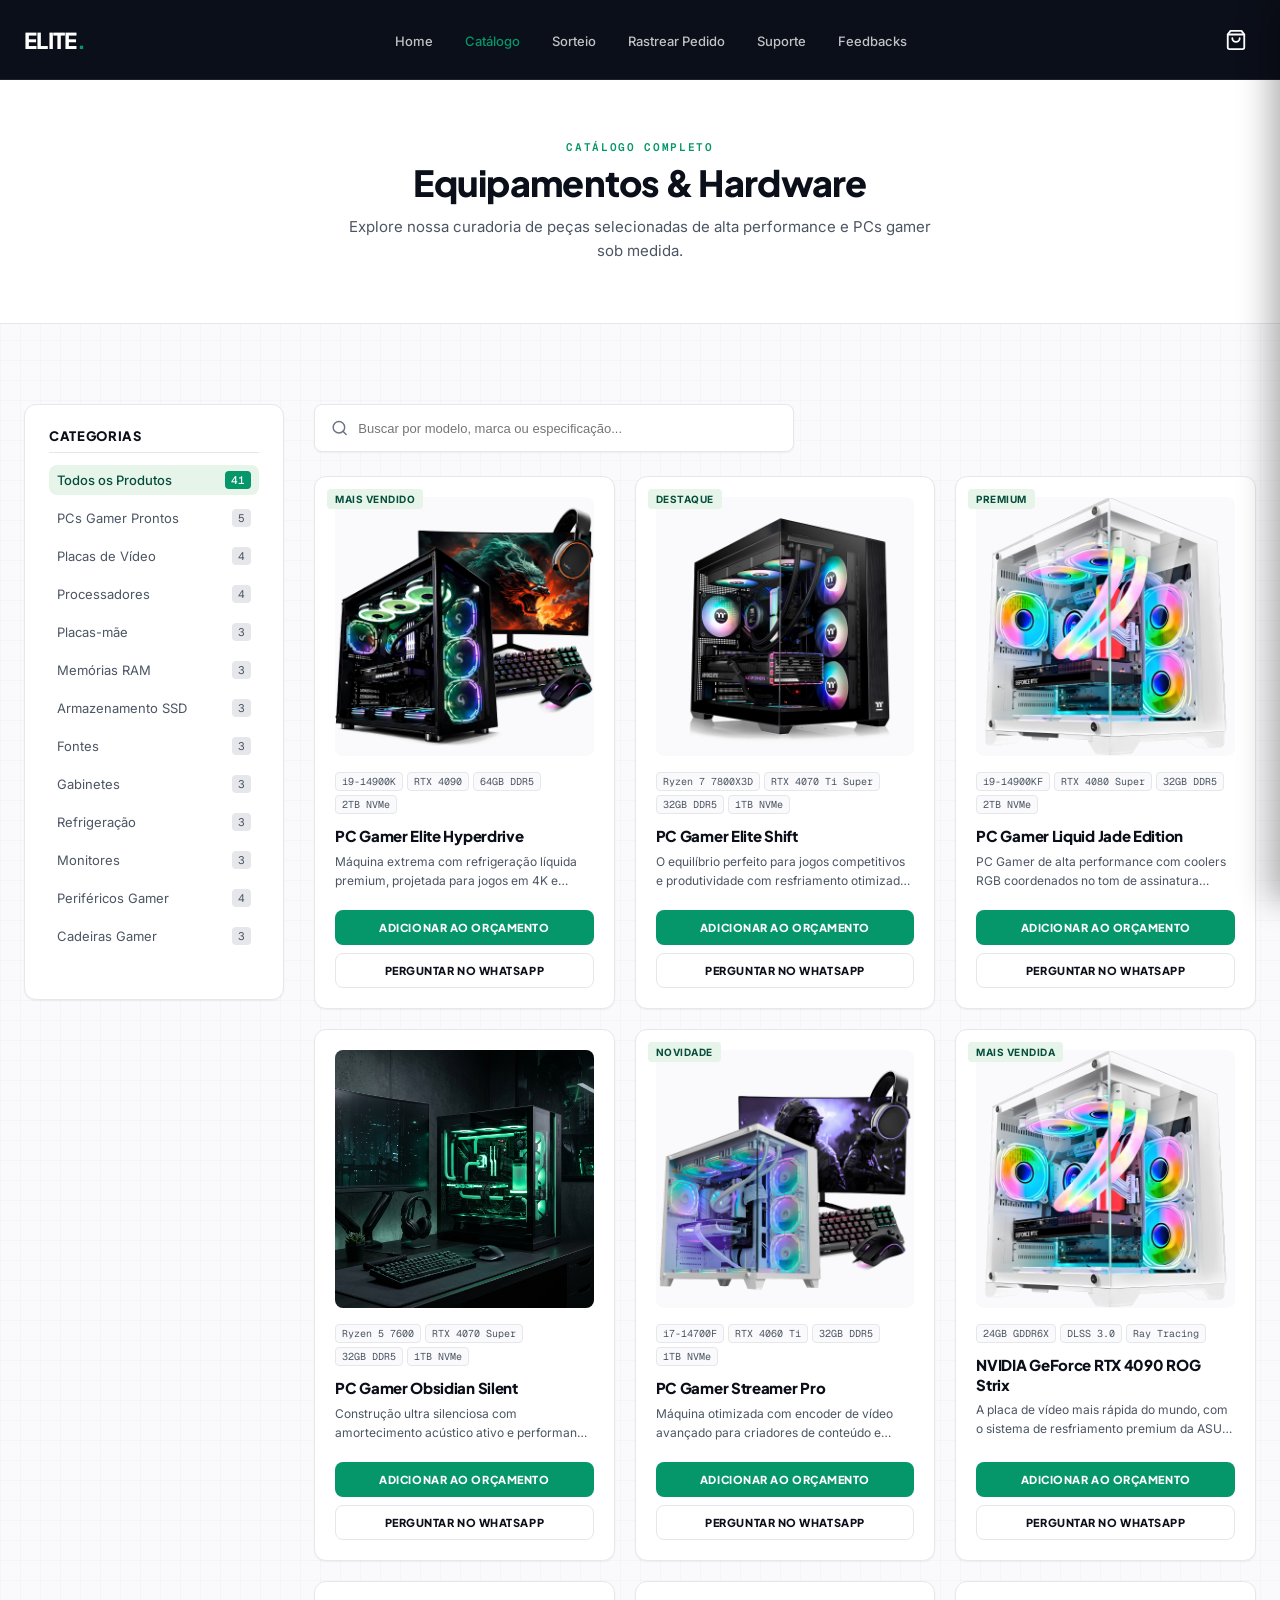
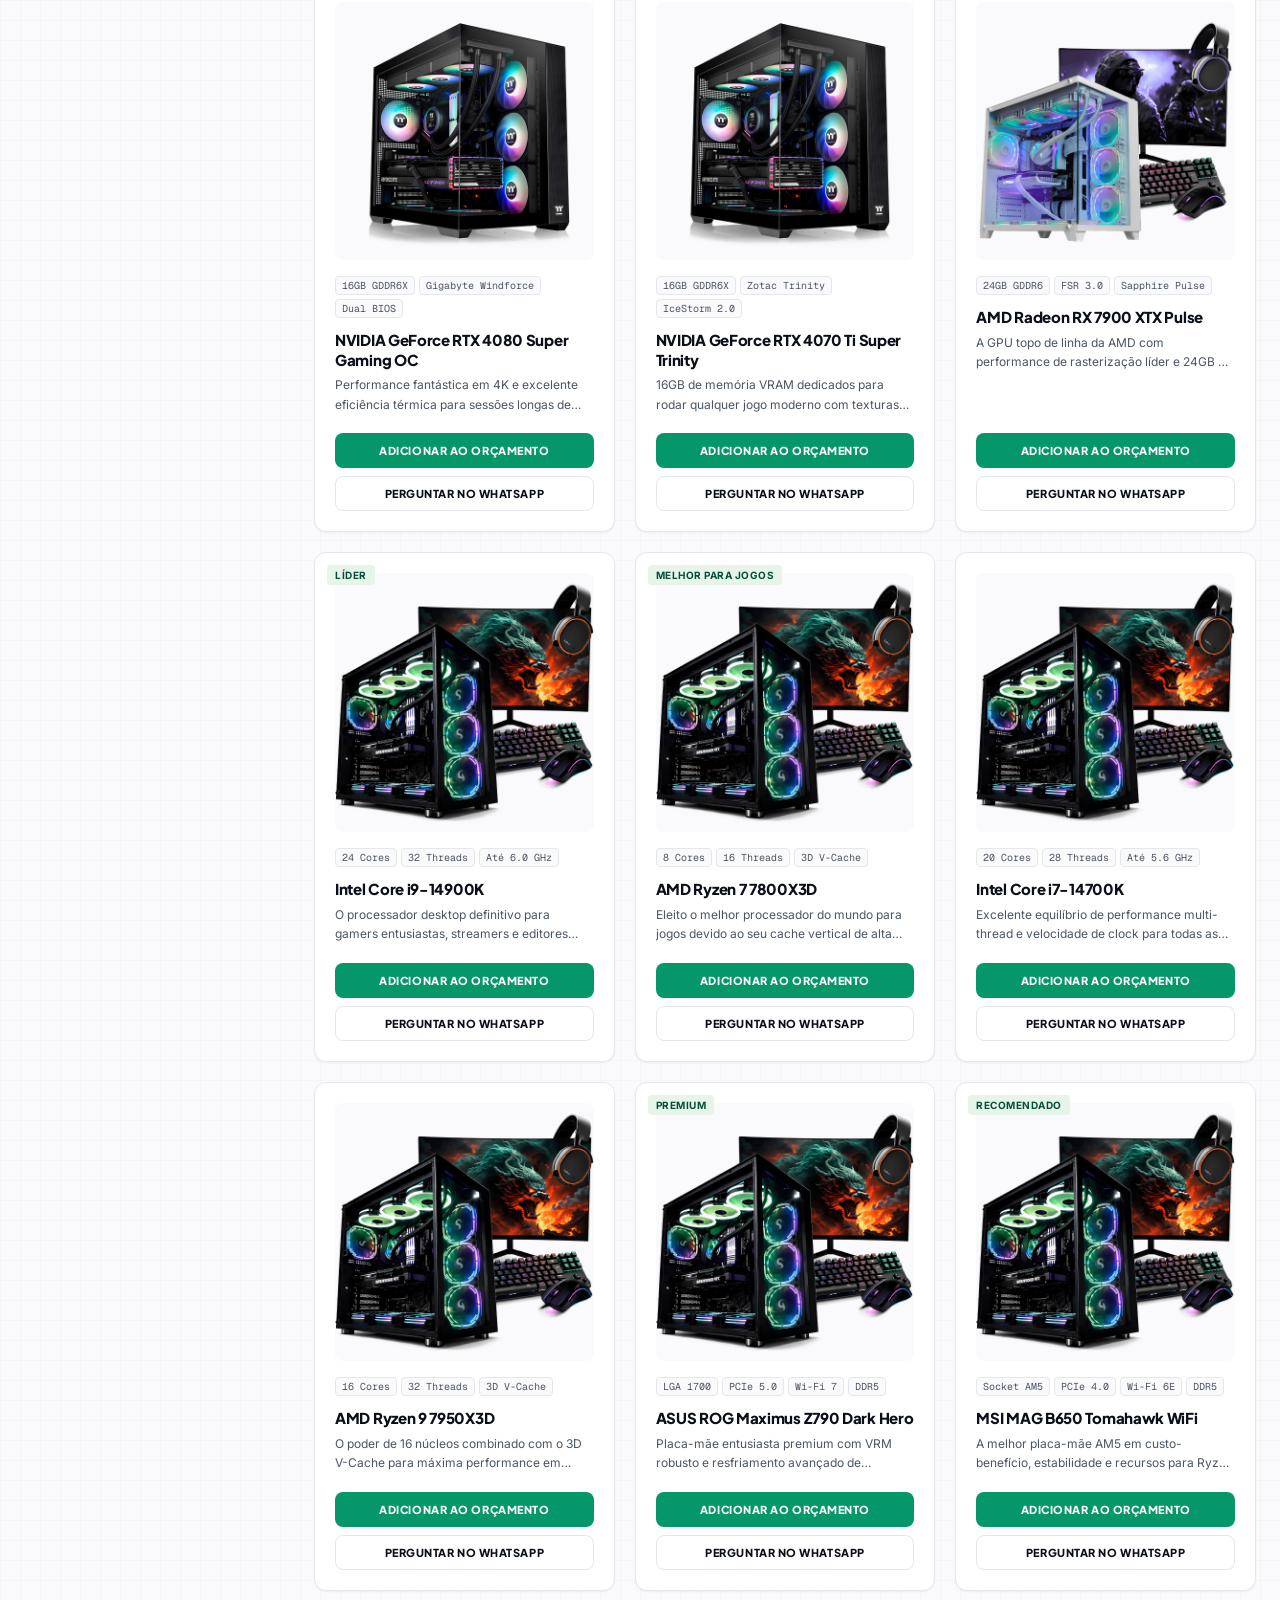
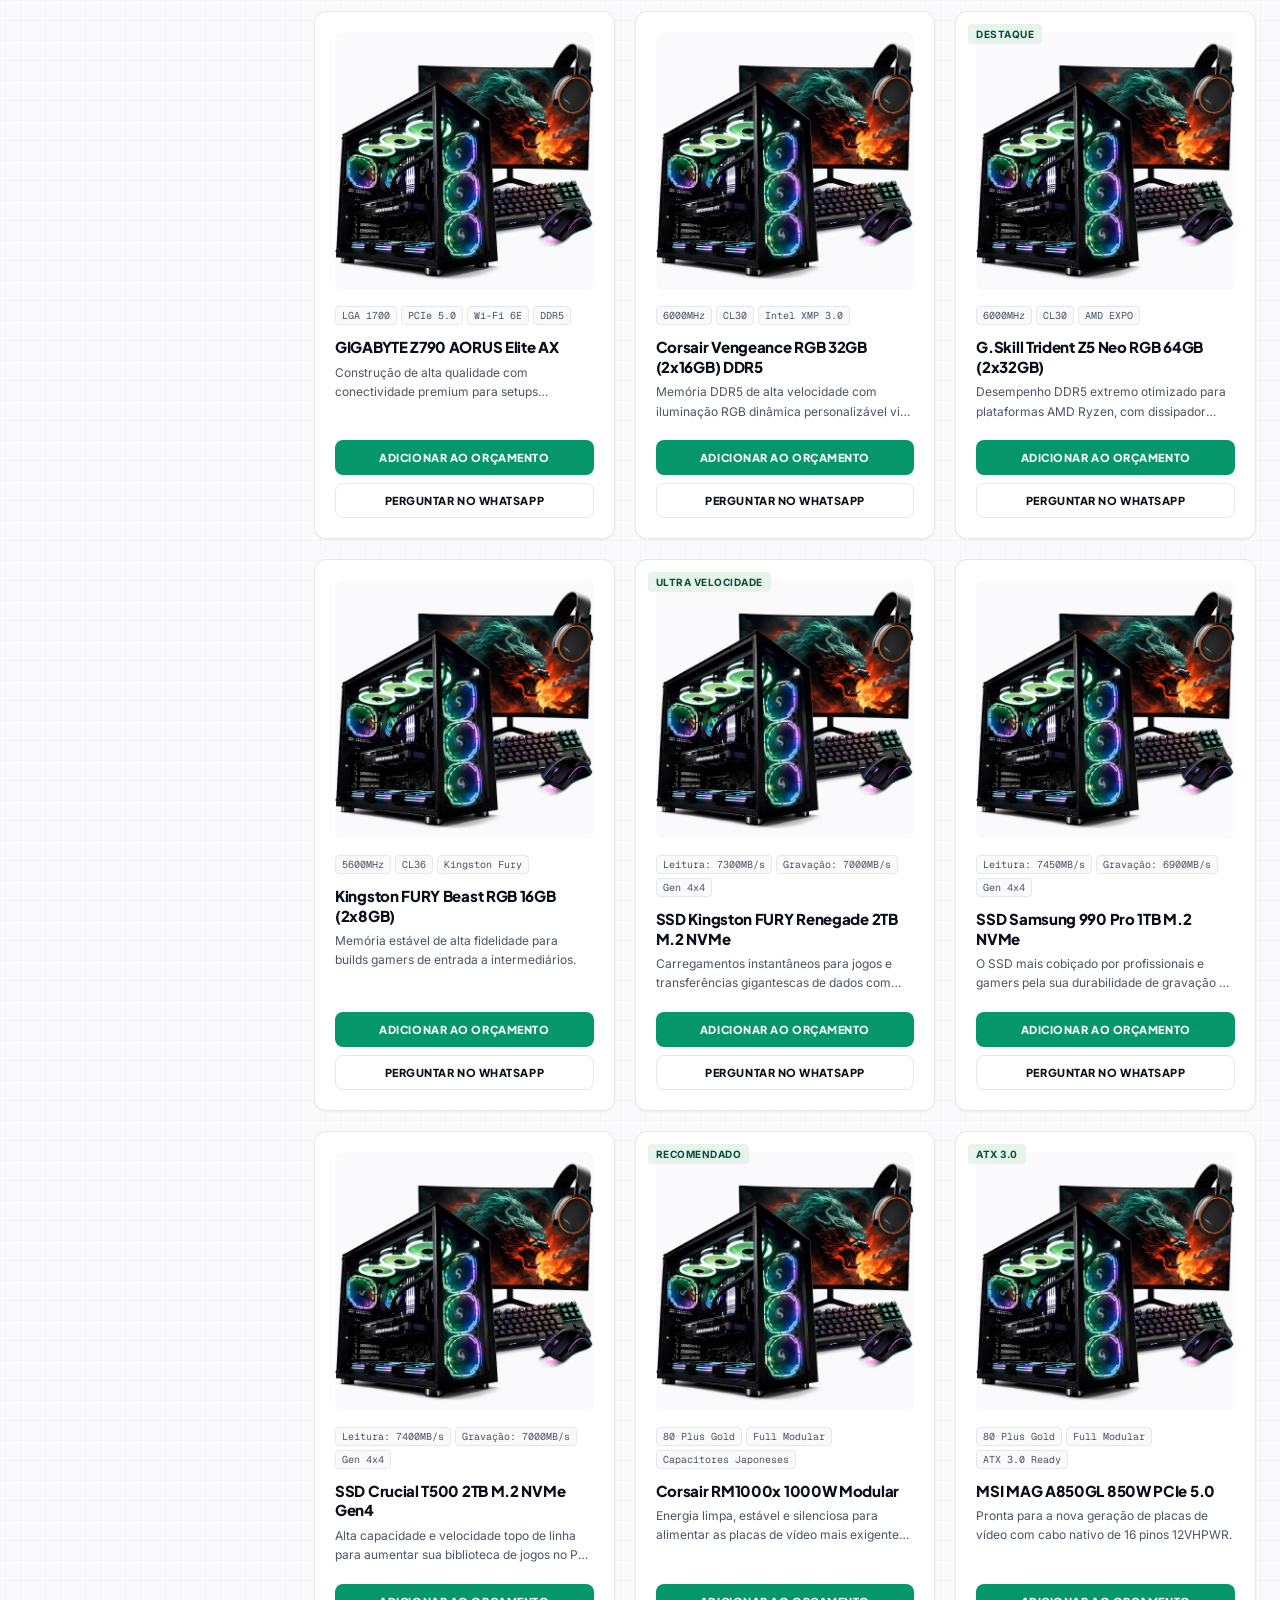
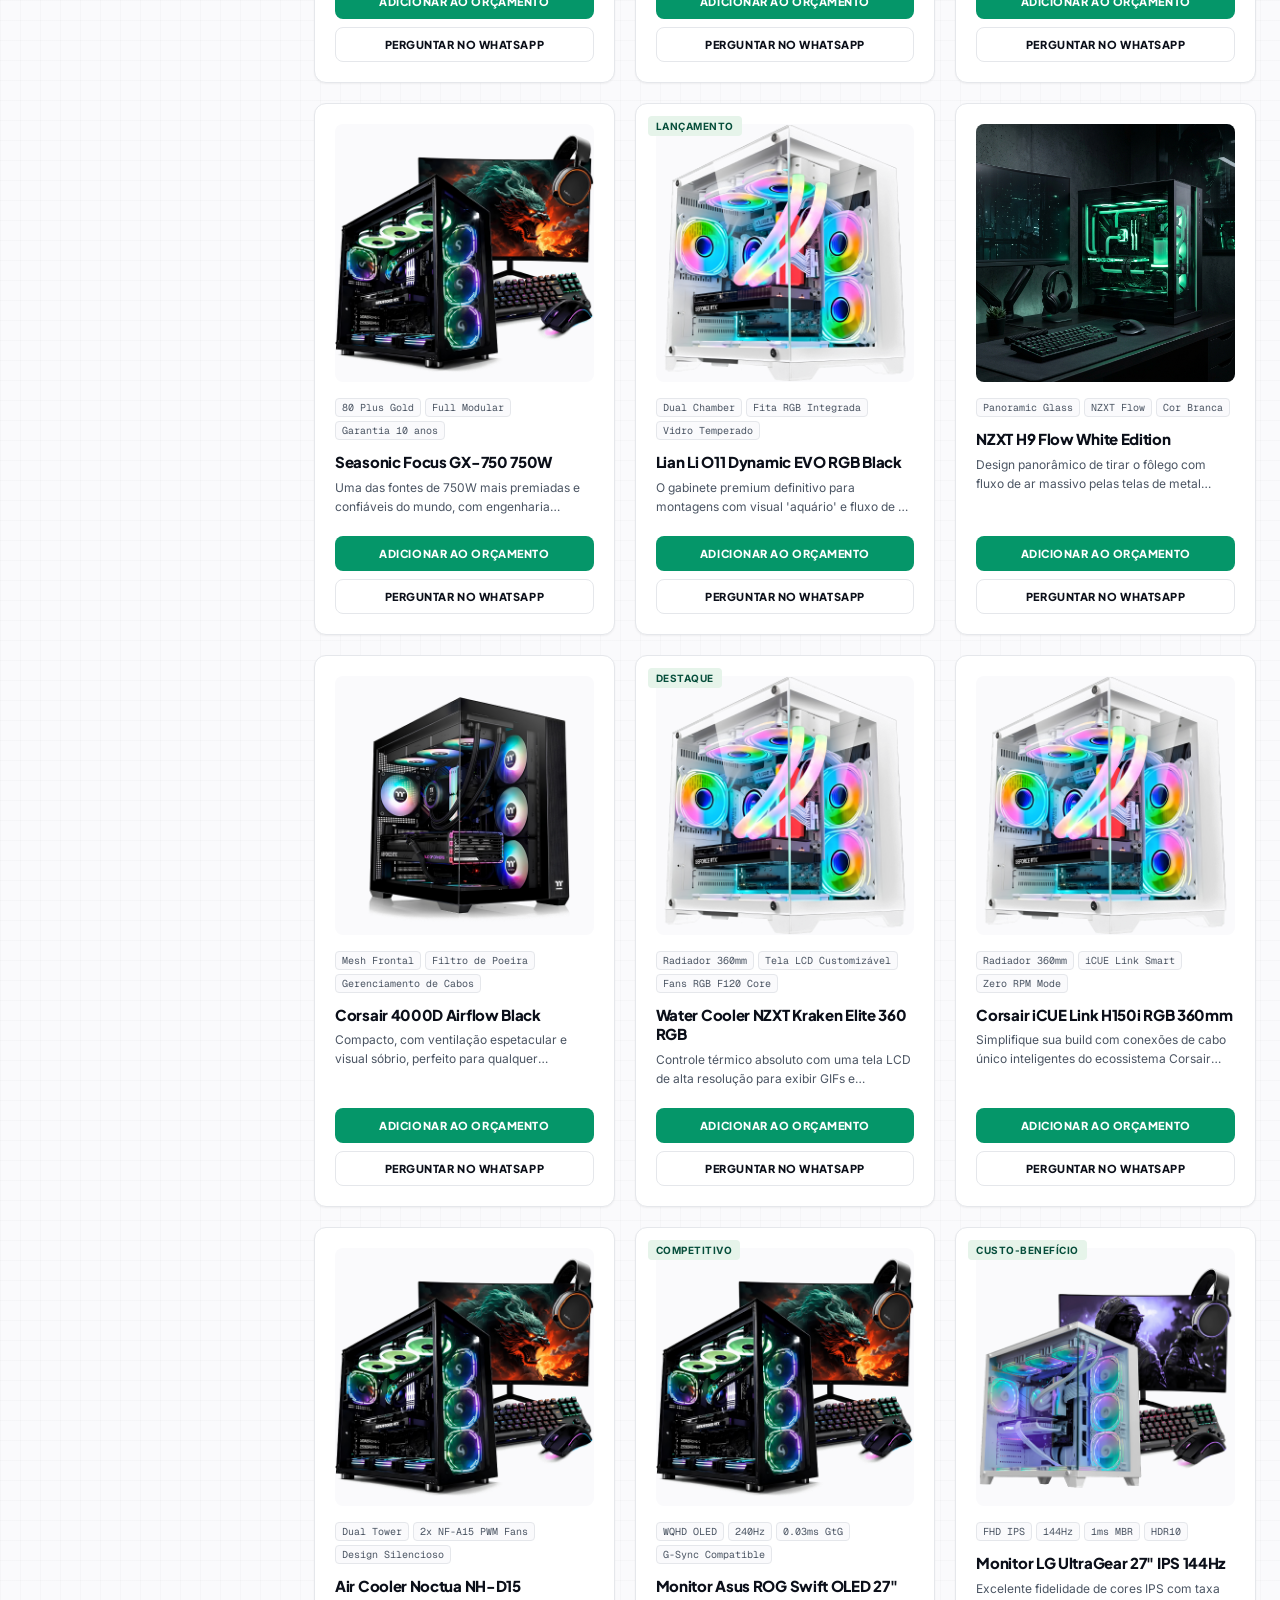
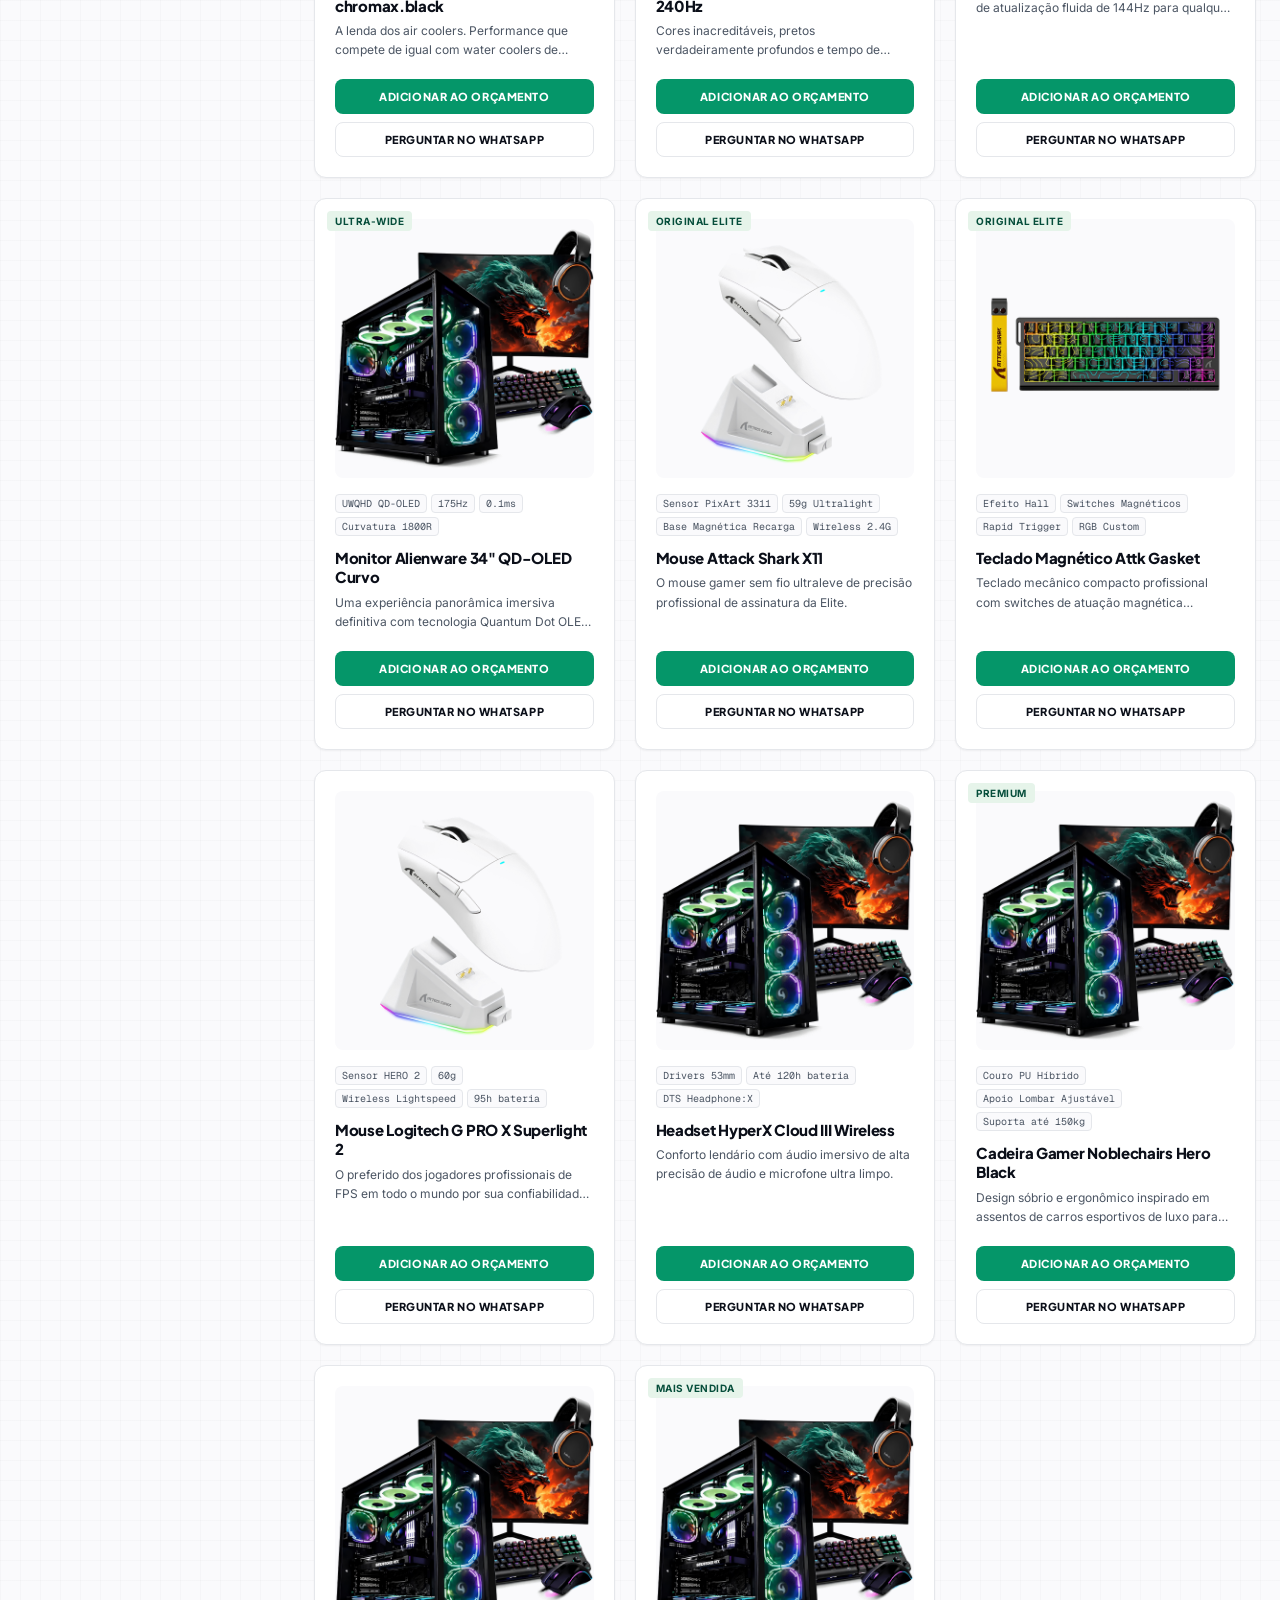
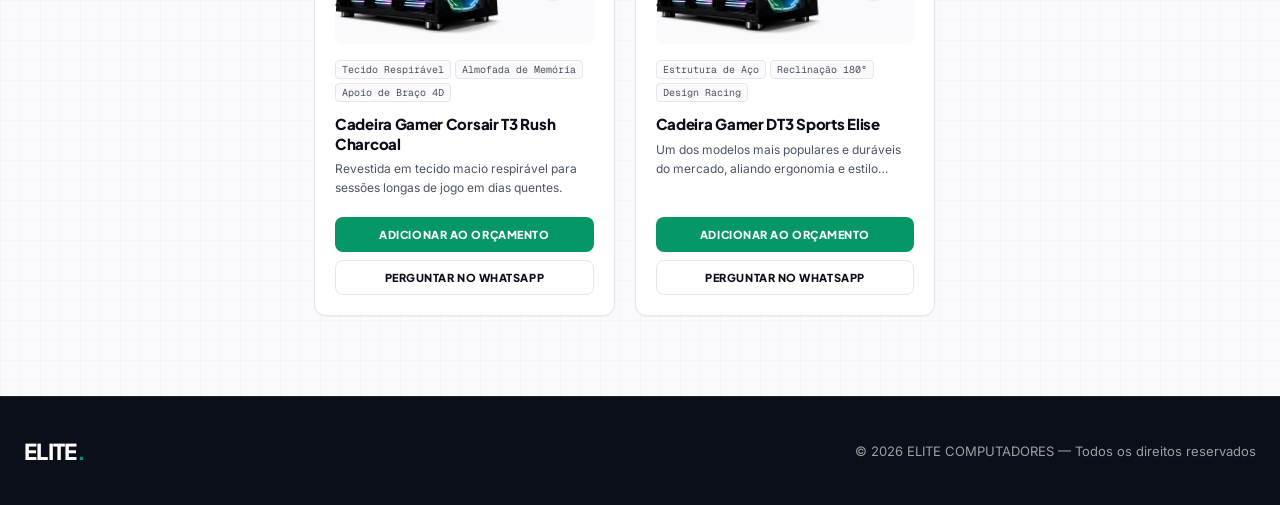
==== commit 705f7c3b: "feat: pivot to premium e-commerce design with light tech theme and cart drawer" ====
--- a/catalogo.html
+++ b/catalogo.html
@@ -3,174 +3,174 @@
 <head>
   <meta charset="UTF-8">
   <meta name="viewport" content="width=device-width, initial-scale=1.0">
-  <title>Catálogo Elite — Equipamentos Selecionados para Alta Performance</title>
-  <meta name="description" content="Confira o catálogo da Elite Computadores. PCs Gamer, Setups Completos, Periféricos e Ofertas Exclusivas montadas sob medida.">
+  <title>Catálogo Premium — Elite Computadores</title>
+  <meta name="description" content="Confira o catálogo completo de computadores gamer, placas de vídeo, processadores, memórias e periféricos da Elite Computadores.">
   <link rel="stylesheet" href="style.css?v=4.7">
+  <!-- Estilo específico para dropdown de categorias mobile -->
+  <style>
+    .mobile-filter-container {
+      display: none;
+      margin-bottom: 20px;
+      width: 100%;
+    }
+    .mobile-filter-select {
+      width: 100%;
+      height: 48px;
+      background: var(--bg-surface);
+      border: 1px solid var(--border);
+      border-radius: var(--radius-md);
+      color: var(--text-primary);
+      padding: 0 16px;
+      font-size: 13px;
+      font-weight: 600;
+      outline: none;
+      box-shadow: var(--shadow-sm);
+    }
+    @media (max-width: 1024px) {
+      .mobile-filter-container {
+        display: block;
+      }
+      .catalog-sidebar {
+        display: none; /* Esconde a sidebar no mobile e tablet */
+      }
+    }
+  </style>
 </head>
-<body>
-
-  <!-- Ambient background glow elements -->
-  <div class="ambient-glow"></div>
-  <div class="ambient-glow-bottom"></div>
+<body class="blueprint-grid-bg">
 
   <!-- Header -->
   <header>
     <div class="container">
       <a href="index.html" class="logo">ELITE<span>.</span></a>
       <nav>
-        <ul>
-          <li><a href="index.html#categorias">Promoções</a></li>
-          <li><a href="feedbacks.html">Feedbacks</a></li>
-          <li><a href="catalogo.html" style="color: var(--accent);">Catálogo</a></li>
+        <ul class="nav-menu">
+          <li><a href="index.html">Home</a></li>
+          <li><a href="catalogo.html" class="active">Catálogo</a></li>
           <li><a href="sorteio.html">Sorteio</a></li>
           <li><a href="rastreio.html">Rastrear Pedido</a></li>
           <li><a href="suporte.html">Suporte</a></li>
+          <li><a href="feedbacks.html">Feedbacks</a></li>
         </ul>
       </nav>
-      <a href="https://wa.me/message/NR2ONO462GFLA1" target="_blank" rel="noopener noreferrer" class="btn-secondary">Falar no WhatsApp</a>
-      <a href="https://wa.me/message/NR2ONO462GFLA1" target="_blank" rel="noopener noreferrer" class="btn-laser btn-wa-mobile" aria-label="Falar no WhatsApp">
-        <svg width="20" height="20" viewBox="0 0 24 24" fill="currentColor">
-          <path d="M.057 24l1.687-6.163c-1.041-1.804-1.588-3.849-1.587-5.946C.06 5.348 5.397.01 12.008.01c3.202.001 6.212 1.246 8.477 3.514 2.266 2.268 3.507 5.28 3.505 8.484-.004 6.657-5.34 11.997-11.953 11.997-2.005-.001-3.973-.5-5.739-1.446L0 24zm6.59-4.846c1.6.95 3.188 1.449 4.825 1.451 5.436 0 9.86-4.37 9.864-9.799.002-2.63-1.023-5.101-2.885-6.97C16.579 2.006 14.105 1.01 11.47 1.01c-5.441 0-9.866 4.372-9.87 9.802 0 1.68.45 3.318 1.3 4.761L1.825 21.05l5.59-1.458-.768-.438zm9.351-4.945c-.244-.122-1.44-.711-1.663-.792-.224-.081-.387-.122-.55.122-.163.244-.63.792-.773.956-.143.163-.285.183-.529.061-.244-.122-1.03-.379-1.96-1.209-.724-.647-1.213-1.446-1.355-1.69-.143-.244-.015-.376.107-.497.111-.11.244-.285.367-.427.122-.142.163-.244.244-.407.081-.163.041-.305-.02-.427-.061-.122-.55-1.325-.753-1.817-.198-.477-.4-.413-.55-.421-.143-.008-.305-.009-.468-.009-.163 0-.427.061-.65.305-.224.244-.854.834-.854 2.035 0 1.201.874 2.36 1.995 2.508.122.015 2.13 3.255 5.161 4.566.72.311 1.282.497 1.72.637.724.23 1.382.197 1.902.12.58-.087 1.44-.588 1.643-1.157.203-.569.203-1.057.142-1.157-.061-.1-.224-.163-.468-.285z"/>
-        </svg>
-      </a>
+      <div class="header-actions">
+        <!-- Sacola de Orçamentos Trigger -->
+        <button class="cart-trigger" aria-label="Ver sacola de orçamentos">
+          <svg width="22" height="22" viewBox="0 0 24 24" fill="none" stroke="currentColor" stroke-width="2" stroke-linecap="round" stroke-linejoin="round"><path d="M6 2L3 6v14a2 2 0 0 0 2 2h14a2 2 0 0 0 2-2V6l-3-4z"></path><line x1="3" y1="6" x2="21" y2="6"></line><path d="M16 10a4 4 0 0 1-8 0"></path></svg>
+          <span class="cart-badge" style="display: none;">0</span>
+        </button>
+      </div>
     </div>
   </header>
 
   <!-- Page Header -->
   <section class="page-header">
     <div class="container">
-      <div class="section-header">
-        <span class="kicker kicker-badge">Exclusividade & Performance</span>
-        <h1 class="h2-headline glow-text">Catálogo Elite</h1>
-        <p class="section-subtitle">Confira nossa seleção exclusiva de máquinas personalizadas e periféricos de alto padrão.</p>
-      </div>
+      <span class="kicker">Catálogo Completo</span>
+      <h1 class="h2-headline">Equipamentos & Hardware</h1>
+      <p class="section-subtitle" style="margin: 0 auto;">Explore nossa curadoria de peças selecionadas de alta performance e PCs gamer sob medida.</p>
     </div>
   </section>
 
-  <!-- Catalog Section -->
-  <section class="catalog-section">
+  <!-- Catalog Main Section -->
+  <section class="products-section" style="padding-top: 40px;">
     <div class="container">
       
-      <!-- Category Filter Tabs -->
-      <div class="catalog-filters reveal-item">
-        <button class="filter-btn active" data-filter="all">Todos</button>
-        <button class="filter-btn" data-filter="pcs">PCs Gamer</button>
-        <button class="filter-btn" data-filter="setups">Setups Completos</button>
-        <button class="filter-btn" data-filter="perifericos">Periféricos</button>
-        <button class="filter-btn" data-filter="ofertas">Ofertas</button>
-      </div>
-
-      <!-- Product Grid -->
-      <div class="catalog-grid" id="catalogGrid">
-        
-        <!-- Product 1 -->
-        <div class="lum-card product-card reveal-item" data-category="pcs">
-          <div class="product-img" style="background-image: url('assets/real_liquid_jade.png');"></div>
-          <div class="product-info">
-            <div class="product-specs">
-              <span>i9-14900K</span>
-              <span>RTX 4090</span>
-              <span>64GB DDR5</span>
-              <span>2TB NVMe</span>
+      <!-- Mobile Filter Dropdown (Visível apenas em telas menores) -->
+      <div class="mobile-filter-container">
+        <select class="mobile-filter-select" id="mobile-filter-select" aria-label="Filtrar por categoria">
+          <option value="all">Todos os Produtos</option>
+          <option value="pcs">PCs Gamer Prontos</option>
+          <option value="gpus">Placas de Vídeo (GPUs)</option>
+          <option value="cpus">Processadores (CPUs)</option>
+          <option value="motherboards">Placas-mãe</option>
+          <option value="ram">Memórias RAM</option>
+          <option value="storage">Armazenamento SSD</option>
+          <option value="power">Fontes de Alimentação</option>
+          <option value="cases">Gabinetes</option>
+          <option value="cooling">Refrigeração (Water Coolers)</option>
+          <option value="monitors">Monitores</option>
+          <option value="perifericos">Periféricos Gamer</option>
+          <option value="chairs">Cadeiras Gamer</option>
+        </select>
+      </div>
+
+      <div class="catalog-layout">
+        <!-- Sidebar de Filtros (Desktop) -->
+        <aside class="catalog-sidebar">
+          <div class="filter-group">
+            <h4>Categorias</h4>
+            <div class="filter-list">
+              <div class="filter-item active" data-category="all">
+                <span>Todos os Produtos</span>
+                <span class="filter-count">41</span>
+              </div>
+              <div class="filter-item" data-category="pcs">
+                <span>PCs Gamer Prontos</span>
+                <span class="filter-count">5</span>
+              </div>
+              <div class="filter-item" data-category="gpus">
+                <span>Placas de Vídeo</span>
+                <span class="filter-count">4</span>
+              </div>
+              <div class="filter-item" data-category="cpus">
+                <span>Processadores</span>
+                <span class="filter-count">4</span>
+              </div>
+              <div class="filter-item" data-category="motherboards">
+                <span>Placas-mãe</span>
+                <span class="filter-count">3</span>
+              </div>
+              <div class="filter-item" data-category="ram">
+                <span>Memórias RAM</span>
+                <span class="filter-count">3</span>
+              </div>
+              <div class="filter-item" data-category="storage">
+                <span>Armazenamento SSD</span>
+                <span class="filter-count">3</span>
+              </div>
+              <div class="filter-item" data-category="power">
+                <span>Fontes</span>
+                <span class="filter-count">3</span>
+              </div>
+              <div class="filter-item" data-category="cases">
+                <span>Gabinetes</span>
+                <span class="filter-count">3</span>
+              </div>
+              <div class="filter-item" data-category="cooling">
+                <span>Refrigeração</span>
+                <span class="filter-count">3</span>
+              </div>
+              <div class="filter-item" data-category="monitors">
+                <span>Monitores</span>
+                <span class="filter-count">3</span>
+              </div>
+              <div class="filter-item" data-category="perifericos">
+                <span>Periféricos Gamer</span>
+                <span class="filter-count">4</span>
+              </div>
+              <div class="filter-item" data-category="chairs">
+                <span>Cadeiras Gamer</span>
+                <span class="filter-count">3</span>
+              </div>
             </div>
-            <h3 class="product-title">PC Gamer I9 RTX 4090</h3>
-            <p class="product-desc">Máquina topo de linha com refrigeração líquida customizada e fluidos brilhantes Cyber Jade de alta performance.</p>
-            <a href="https://wa.me/message/NR2ONO462GFLA1?text=Olá,%20gostaria%20de%20saber%20mais%20sobre%20o%20PC%20Gamer%20I9%20RTX%204090." target="_blank" rel="noopener noreferrer" class="btn-laser product-cta">Comprar Agora <svg width="15" height="15" viewBox="0 0 24 24" fill="currentColor" style="margin-left: 8px; display: inline-block; vertical-align: middle;"><path d="M.057 24l1.687-6.163c-1.041-1.804-1.588-3.849-1.587-5.946C.06 5.348 5.397.01 12.008.01c3.202.001 6.212 1.246 8.477 3.514 2.266 2.268 3.507 5.28 3.505 8.484-.004 6.657-5.34 11.997-11.953 11.997-2.005-.001-3.973-.502-5.724-1.457L0 24zm6.59-4.846c1.6.95 3.188 1.449 4.825 1.451 5.436.002 9.858-4.419 9.86-9.86.002-2.636-1.02-5.115-2.88-6.978-1.859-1.863-4.332-2.887-6.974-2.888-5.439 0-9.863 4.42-9.865 9.862-.001 1.637.49 3.235 1.424 4.82L1.97 22.1l4.677-1.226zM17.486 14.4c-.3-.15-1.776-.877-2.052-.977-.276-.1-.476-.15-.676.15-.2.3-.776.977-.95 1.177-.175.2-.35.225-.65.075-.3-.15-1.267-.467-2.413-1.49-1.127-.892-1.93-2.107-2.152-2.482-.225-.375-.024-.578.125-.727.136-.135.3-.35.45-.525.15-.175.2-.3.3-.5s.05-.375-.025-.525C9.4 9.176 8.75 7.6 8.474 6.924c-.268-.646-.54-.56-.74-.57l-.63-.01c-.24-.01-.63.08-.96.44-.33.36-1.26 1.23-1.26 3s1.29 3.47 1.47 3.71c.18.24 2.54 3.88 6.15 5.44.86.37 1.53.59 2.06.76.86.27 1.65.23 2.27.14.69-.1 1.776-.726 2.026-1.393.25-.667.25-1.237.175-1.393-.075-.15-.275-.25-.575-.4z"/></svg></a>
           </div>
-        </div>
-
-        <!-- Product 2 -->
-        <div class="lum-card product-card reveal-item" data-category="pcs ofertas">
-          <div class="product-img" style="background-image: url('assets/real_elite_shift.png');"></div>
-          <div class="product-info">
-            <div class="product-specs">
-              <span>Ryzen 7</span>
-              <span>RTX 4070 Ti Super</span>
-              <span>32GB DDR5</span>
-              <span>1TB NVMe</span>
+        </aside>
+
+        <!-- Main Product Listing -->
+        <main class="catalog-main">
+          <!-- Toolbar (Busca e Resultados) -->
+          <div class="catalog-toolbar">
+            <div class="catalog-search-bar">
+              <svg width="18" height="18" viewBox="0 0 24 24" fill="none" stroke="currentColor" stroke-width="2" stroke-linecap="round" stroke-linejoin="round"><circle cx="11" cy="11" r="8"></circle><line x1="21" y1="21" x2="16.65" y2="16.65"></line></svg>
+              <input type="text" id="catalog-search-input" placeholder="Buscar por modelo, marca ou especificação..." aria-label="Buscar produtos">
             </div>
-            <h3 class="product-title">PC Gamer Elite Shift</h3>
-            <p class="product-desc">O equilíbrio perfeito para jogos competitivos e streaming com resfriamento otimizado de fluxo contínuo.</p>
-            <a href="https://wa.me/message/NR2ONO462GFLA1?text=Olá,%20gostaria%20de%20saber%20mais%20sobre%20o%20PC%20Gamer%20Elite%20Shift." target="_blank" rel="noopener noreferrer" class="btn-laser product-cta">Comprar Agora <svg width="15" height="15" viewBox="0 0 24 24" fill="currentColor" style="margin-left: 8px; display: inline-block; vertical-align: middle;"><path d="M.057 24l1.687-6.163c-1.041-1.804-1.588-3.849-1.587-5.946C.06 5.348 5.397.01 12.008.01c3.202.001 6.212 1.246 8.477 3.514 2.266 2.268 3.507 5.28 3.505 8.484-.004 6.657-5.34 11.997-11.953 11.997-2.005-.001-3.973-.502-5.724-1.457L0 24zm6.59-4.846c1.6.95 3.188 1.449 4.825 1.451 5.436.002 9.858-4.419 9.86-9.86.002-2.636-1.02-5.115-2.88-6.978-1.859-1.863-4.332-2.887-6.974-2.888-5.439 0-9.863 4.42-9.865 9.862-.001 1.637.49 3.235 1.424 4.82L1.97 22.1l4.677-1.226zM17.486 14.4c-.3-.15-1.776-.877-2.052-.977-.276-.1-.476-.15-.676.15-.2.3-.776.977-.95 1.177-.175.2-.35.225-.65.075-.3-.15-1.267-.467-2.413-1.49-1.127-.892-1.93-2.107-2.152-2.482-.225-.375-.024-.578.125-.727.136-.135.3-.35.45-.525.15-.175.2-.3.3-.5s.05-.375-.025-.525C9.4 9.176 8.75 7.6 8.474 6.924c-.268-.646-.54-.56-.74-.57l-.63-.01c-.24-.01-.63.08-.96.44-.33.36-1.26 1.23-1.26 3s1.29 3.47 1.47 3.71c.18.24 2.54 3.88 6.15 5.44.86.37 1.53.59 2.06.76.86.27 1.65.23 2.27.14.69-.1 1.776-.726 2.026-1.393.25-.667.25-1.237.175-1.393-.075-.15-.275-.25-.575-.4z"/></svg></a>
           </div>
-        </div>
-
-        <!-- Product 3 -->
-        <div class="lum-card product-card reveal-item" data-category="setups">
-          <div class="product-img" style="background-image: url('assets/real_setup_master.png');"></div>
-          <div class="product-info">
-            <div class="product-specs">
-              <span>PC RTX 4080</span>
-              <span>Monitor Duplo 27"</span>
-              <span>Periféricos Custom</span>
-            </div>
-            <h3 class="product-title">Setup Completo Master</h3>
-            <p class="product-desc">Estação completa de entretenimento e trabalho com monitores de 240Hz de alta fidelidade e suporte articulado.</p>
-            <a href="https://wa.me/message/NR2ONO462GFLA1?text=Olá,%20gostaria%20de%20saber%20mais%20sobre%20o%20Setup%20Completo%20Master." target="_blank" rel="noopener noreferrer" class="btn-laser product-cta">Comprar Agora <svg width="15" height="15" viewBox="0 0 24 24" fill="currentColor" style="margin-left: 8px; display: inline-block; vertical-align: middle;"><path d="M.057 24l1.687-6.163c-1.041-1.804-1.588-3.849-1.587-5.946C.06 5.348 5.397.01 12.008.01c3.202.001 6.212 1.246 8.477 3.514 2.266 2.268 3.507 5.28 3.505 8.484-.004 6.657-5.34 11.997-11.953 11.997-2.005-.001-3.973-.502-5.724-1.457L0 24zm6.59-4.846c1.6.95 3.188 1.449 4.825 1.451 5.436.002 9.858-4.419 9.86-9.86.002-2.636-1.02-5.115-2.88-6.978-1.859-1.863-4.332-2.887-6.974-2.888-5.439 0-9.863 4.42-9.865 9.862-.001 1.637.49 3.235 1.424 4.82L1.97 22.1l4.677-1.226zM17.486 14.4c-.3-.15-1.776-.877-2.052-.977-.276-.1-.476-.15-.676.15-.2.3-.776.977-.95 1.177-.175.2-.35.225-.65.075-.3-.15-1.267-.467-2.413-1.49-1.127-.892-1.93-2.107-2.152-2.482-.225-.375-.024-.578.125-.727.136-.135.3-.35.45-.525.15-.175.2-.3.3-.5s.05-.375-.025-.525C9.4 9.176 8.75 7.6 8.474 6.924c-.268-.646-.54-.56-.74-.57l-.63-.01c-.24-.01-.63.08-.96.44-.33.36-1.26 1.23-1.26 3s1.29 3.47 1.47 3.71c.18.24 2.54 3.88 6.15 5.44.86.37 1.53.59 2.06.76.86.27 1.65.23 2.27.14.69-.1 1.776-.726 2.026-1.393.25-.667.25-1.237.175-1.393-.075-.15-.275-.25-.575-.4z"/></svg></a>
+
+          <!-- Product Grid (Renderizado dinamicamente pelo JS) -->
+          <div class="product-grid" id="catalog-product-grid">
+            <!-- Renderização dinâmica -->
           </div>
-        </div>
-
-        <!-- Product 4 -->
-        <div class="lum-card product-card reveal-item" data-category="setups ofertas">
-          <div class="product-img" style="background-image: url('assets/real_setup_red_fans.png');"></div>
-          <div class="product-info">
-            <div class="product-specs">
-              <span>PC RTX 4060 Ti</span>
-              <span>Monitor 24" 165Hz</span>
-              <span>RGB Sync</span>
-            </div>
-            <h3 class="product-title">Setup Gamer Red Fans Edition</h3>
-            <p class="product-desc">Estação gamer pronta com monitor de 165Hz e kit completo de periféricos com luzes coordenadas e mousepad estendido.</p>
-            <a href="https://wa.me/message/NR2ONO462GFLA1?text=Olá,%20gostaria%20de%20saber%20mais%20sobre%20o%20Setup%20Gamer%20Red%20Fans%20Edition." target="_blank" rel="noopener noreferrer" class="btn-laser product-cta">Comprar Agora <svg width="15" height="15" viewBox="0 0 24 24" fill="currentColor" style="margin-left: 8px; display: inline-block; vertical-align: middle;"><path d="M.057 24l1.687-6.163c-1.041-1.804-1.588-3.849-1.587-5.946C.06 5.348 5.397.01 12.008.01c3.202.001 6.212 1.246 8.477 3.514 2.266 2.268 3.507 5.28 3.505 8.484-.004 6.657-5.34 11.997-11.953 11.997-2.005-.001-3.973-.502-5.724-1.457L0 24zm6.59-4.846c1.6.95 3.188 1.449 4.825 1.451 5.436.002 9.858-4.419 9.86-9.86.002-2.636-1.02-5.115-2.88-6.978-1.859-1.863-4.332-2.887-6.974-2.888-5.439 0-9.863 4.42-9.865 9.862-.001 1.637.49 3.235 1.424 4.82L1.97 22.1l4.677-1.226zM17.486 14.4c-.3-.15-1.776-.877-2.052-.977-.276-.1-.476-.15-.676.15-.2.3-.776.977-.95 1.177-.175.2-.35.225-.65.075-.3-.15-1.267-.467-2.413-1.49-1.127-.892-1.93-2.107-2.152-2.482-.225-.375-.024-.578.125-.727.136-.135.3-.35.45-.525.15-.175.2-.3.3-.5s.05-.375-.025-.525C9.4 9.176 8.75 7.6 8.474 6.924c-.268-.646-.54-.56-.74-.57l-.63-.01c-.24-.01-.63.08-.96.44-.33.36-1.26 1.23-1.26 3s1.29 3.47 1.47 3.71c.18.24 2.54 3.88 6.15 5.44.86.37 1.53.59 2.06.76.86.27 1.65.23 2.27.14.69-.1 1.776-.726 2.026-1.393.25-.667.25-1.237.175-1.393-.075-.15-.275-.25-.575-.4z"/></svg></a>
-          </div>
-        </div>
-
-        <!-- Product 5 -->
-        <div class="lum-card product-card reveal-item" data-category="perifericos">
-          <div class="product-img" style="background-image: url('assets/real_attack_shark.png');"></div>
-          <div class="product-info">
-            <div class="product-specs">
-              <span>Sensor 22K DPI</span>
-              <span>59g Ultralight</span>
-              <span>Wireless 2.4G</span>
-            </div>
-            <h3 class="product-title">Mouse Attack Shark X11</h3>
-            <p class="product-desc">Mouse gamer sem fio de precisão profissional com base de carregamento magnética e switches de resposta instantânea.</p>
-            <a href="https://wa.me/message/NR2ONO462GFLA1?text=Olá,%20gostaria%20de%20comprar%20o%20Mouse%20Attack%20Shark%20X11." target="_blank" rel="noopener noreferrer" class="btn-laser product-cta">Comprar Agora <svg width="15" height="15" viewBox="0 0 24 24" fill="currentColor" style="margin-left: 8px; display: inline-block; vertical-align: middle;"><path d="M.057 24l1.687-6.163c-1.041-1.804-1.588-3.849-1.587-5.946C.06 5.348 5.397.01 12.008.01c3.202.001 6.212 1.246 8.477 3.514 2.266 2.268 3.507 5.28 3.505 8.484-.004 6.657-5.34 11.997-11.953 11.997-2.005-.001-3.973-.502-5.724-1.457L0 24zm6.59-4.846c1.6.95 3.188 1.449 4.825 1.451 5.436.002 9.858-4.419 9.86-9.86.002-2.636-1.02-5.115-2.88-6.978-1.859-1.863-4.332-2.887-6.974-2.888-5.439 0-9.863 4.42-9.865 9.862-.001 1.637.49 3.235 1.424 4.82L1.97 22.1l4.677-1.226zM17.486 14.4c-.3-.15-1.776-.877-2.052-.977-.276-.1-.476-.15-.676.15-.2.3-.776.977-.95 1.177-.175.2-.35.225-.65.075-.3-.15-1.267-.467-2.413-1.49-1.127-.892-1.93-2.107-2.152-2.482-.225-.375-.024-.578.125-.727.136-.135.3-.35.45-.525.15-.175.2-.3.3-.5s.05-.375-.025-.525C9.4 9.176 8.75 7.6 8.474 6.924c-.268-.646-.54-.56-.74-.57l-.63-.01c-.24-.01-.63.08-.96.44-.33.36-1.26 1.23-1.26 3s1.29 3.47 1.47 3.71c.18.24 2.54 3.88 6.15 5.44.86.37 1.53.59 2.06.76.86.27 1.65.23 2.27.14.69-.1 1.776-.726 2.026-1.393.25-.667.25-1.237.175-1.393-.075-.15-.275-.25-.575-.4z"/></svg></a>
-          </div>
-        </div>
-
-        <!-- Product 6 -->
-        <div class="lum-card product-card reveal-item" data-category="perifericos">
-          <div class="product-img" style="background-image: url('assets/real_custom_keyboard.png');"></div>
-          <div class="product-info">
-            <div class="product-specs">
-              <span>Gasket Mount</span>
-              <span>Switches Lubrificados</span>
-              <span>RGB Custom</span>
-            </div>
-            <h3 class="product-title">Teclado Magnético Attk</h3>
-            <p class="product-desc">Teclado mecânico compacto premium com switches lineares pré-lubrificados de fábrica e keycaps double-shot.</p>
-            <a href="https://wa.me/message/NR2ONO462GFLA1?text=Olá,%20gostaria%20de%20saber%20mais%20sobre%20o%20Teclado%20Magnético%20Attk." target="_blank" rel="noopener noreferrer" class="btn-laser product-cta">Comprar Agora <svg width="15" height="15" viewBox="0 0 24 24" fill="currentColor" style="margin-left: 8px; display: inline-block; vertical-align: middle;"><path d="M.057 24l1.687-6.163c-1.041-1.804-1.588-3.849-1.587-5.946C.06 5.348 5.397.01 12.008.01c3.202.001 6.212 1.246 8.477 3.514 2.266 2.268 3.507 5.28 3.505 8.484-.004 6.657-5.34 11.997-11.953 11.997-2.005-.001-3.973-.502-5.724-1.457L0 24zm6.59-4.846c1.6.95 3.188 1.449 4.825 1.451 5.436.002 9.858-4.419 9.86-9.86.002-2.636-1.02-5.115-2.88-6.978-1.859-1.863-4.332-2.887-6.974-2.888-5.439 0-9.863 4.42-9.865 9.862-.001 1.637.49 3.235 1.424 4.82L1.97 22.1l4.677-1.226zM17.486 14.4c-.3-.15-1.776-.877-2.052-.977-.276-.1-.476-.15-.676.15-.2.3-.776.977-.95 1.177-.175.2-.35.225-.65.075-.3-.15-1.267-.467-2.413-1.49-1.127-.892-1.93-2.107-2.152-2.482-.225-.375-.024-.578.125-.727.136-.135.3-.35.45-.525.15-.175.2-.3.3-.5s.05-.375-.025-.525C9.4 9.176 8.75 7.6 8.474 6.924c-.268-.646-.54-.56-.74-.57l-.63-.01c-.24-.01-.63.08-.96.44-.33.36-1.26 1.23-1.26 3s1.29 3.47 1.47 3.71c.18.24 2.54 3.88 6.15 5.44.86.37 1.53.59 2.06.76.86.27 1.65.23 2.27.14.69-.1 1.776-.726 2.026-1.393.25-.667.25-1.237.175-1.393-.075-.15-.275-.25-.575-.4z"/></svg></a>
-          </div>
-        </div>
-
-      </div>
-    </div>
-  </section>
-
-  <!-- CTA Final Section -->
-  <section class="catalog-cta-section">
-    <div class="container">
-      <div class="lum-card catalog-cta-card reveal-item">
-        <p class="catalog-cta-subtitle">Procurando algo específico?</p>
-        <h2 class="catalog-cta-title">Fale com um especialista e monte o seu setup sob medida</h2>
-        <div class="catalog-cta-actions">
-          <a href="https://wa.me/message/NR2ONO462GFLA1?text=Olá,%20gostaria%20de%20saber%20mais%20sobre%20montagem%20de%20setup%20personalizado." target="_blank" rel="noopener noreferrer" class="btn-laser btn-large">
-            Falar com Especialista
-            <svg width="18" height="18" viewBox="0 0 24 24" fill="currentColor" style="margin-left: 10px; vertical-align: middle;"><path d="M.057 24l1.687-6.163c-1.041-1.804-1.588-3.849-1.587-5.946C.06 5.348 5.397.01 12.008.01c3.202.001 6.212 1.246 8.477 3.514 2.266 2.268 3.507 5.28 3.505 8.484-.004 6.657-5.34 11.997-11.953 11.997-2.005-.001-3.973-.502-5.724-1.457L0 24zm6.59-4.846c1.6.95 3.188 1.449 4.825 1.451 5.436.002 9.858-4.419 9.86-9.86.002-2.636-1.02-5.115-2.88-6.978-1.859-1.863-4.332-2.887-6.974-2.888-5.439 0-9.863 4.42-9.865 9.862-.001 1.637.49 3.235 1.424 4.82L1.97 22.1l4.677-1.226zM17.486 14.4c-.3-.15-1.776-.877-2.052-.977-.276-.1-.476-.15-.676.15-.2.3-.776.977-.95 1.177-.175.2-.35.225-.65.075-.3-.15-1.267-.467-2.413-1.49-1.127-.892-1.93-2.107-2.152-2.482-.225-.375-.024-.578.125-.727.136-.135.3-.35.45-.525.15-.175.2-.3.3-.5s.05-.375-.025-.525C9.4 9.176 8.75 7.6 8.474 6.924c-.268-.646-.54-.56-.74-.57l-.63-.01c-.24-.01-.63.08-.96.44-.33.36-1.26 1.23-1.26 3s1.29 3.47 1.47 3.71c.18.24 2.54 3.88 6.15 5.44.86.37 1.53.59 2.06.76.86.27 1.65.23 2.27.14.69-.1 1.776-.726 2.026-1.393.25-.667.25-1.237.175-1.393-.075-.15-.275-.25-.575-.4z"/></svg>
-          </a>
-        </div>
+        </main>
       </div>
     </div>
   </section>
@@ -179,10 +179,8 @@
   <footer>
     <div class="container">
       <div class="footer-grid">
-        <div class="footer-info">
-          <a href="index.html" class="logo">ELITE<span>.</span></a>
-        </div>
-        <div class="footer-copy">
+        <a href="index.html" class="logo">ELITE<span>.</span></a>
+        <div>
           © 2026 ELITE COMPUTADORES — Todos os direitos reservados
         </div>
       </div>
@@ -215,77 +213,50 @@
     </nav>
   </div>
 
+  <!-- SACOLA DRAWER OVERLAY -->
+  <div class="cart-drawer-overlay" id="cart-overlay"></div>
+
+  <!-- SACOLA DRAWER -->
+  <div class="cart-drawer" id="cart-drawer" role="dialog" aria-modal="true" aria-label="Sacola de orçamentos">
+    <div class="cart-drawer-header">
+      <h3>Sacola de Orçamentos</h3>
+      <button class="cart-close-btn" id="cart-close" aria-label="Fechar sacola">
+        <svg width="24" height="24" viewBox="0 0 24 24" fill="none" stroke="currentColor" stroke-width="2" stroke-linecap="round" stroke-linejoin="round"><line x1="18" y1="6" x2="6" y2="18"></line><line x1="6" y1="6" x2="18" y2="18"></line></svg>
+      </button>
+    </div>
+    
+    <!-- Itens do Carrinho (Renderizados via JS) -->
+    <div class="cart-drawer-items" id="cart-items">
+      <div class="cart-empty-message">Sua sacola está vazia. Adicione produtos do catálogo!</div>
+    </div>
+
+    <div class="cart-drawer-footer">
+      <a href="#" id="cart-checkout-btn" class="btn-laser" target="_blank" rel="noopener noreferrer" style="display: none;">
+        Solicitar Orçamento no WhatsApp
+      </a>
+    </div>
+  </div>
+
+  <!-- Scripts -->
+  <script src="products.js"></script>
+  <script src="app.js"></script>
+
+  <!-- Script Auxiliar de Parâmetro de Busca na URL -->
   <script>
-    // Client-side filtering logic
     document.addEventListener('DOMContentLoaded', () => {
-      const filterButtons = document.querySelectorAll('.filter-btn');
-      const products = document.querySelectorAll('.product-card');
-
-      const filterProducts = (filterValue) => {
-        products.forEach(product => {
-          const categories = product.getAttribute('data-category').split(' ');
-          if (filterValue === 'all' || categories.includes(filterValue)) {
-            // Restore flex display with scroll reveal active classes if already revealed
-            product.style.display = 'flex';
-          } else {
-            product.style.display = 'none';
-          }
-        });
-      };
-
-      filterButtons.forEach(button => {
-        button.addEventListener('click', () => {
-          // Remove active class from all
-          filterButtons.forEach(btn => btn.classList.remove('active'));
-          // Add to clicked
-          button.classList.add('active');
-          
-          const filterValue = button.getAttribute('data-filter');
-          filterProducts(filterValue);
-        });
-      });
-
-      // Handle direct query param link (e.g. catalogo.html?filter=pcs)
+      // Lê parâmetro "search" da URL e aplica na caixa de busca do catálogo
       const urlParams = new URLSearchParams(window.location.search);
-      const filterParam = urlParams.get('filter');
-      const allowedFilters = ['all', 'pcs', 'setups', 'perifericos', 'ofertas'];
-      if (filterParam && allowedFilters.includes(filterParam)) {
-        const targetBtn = document.querySelector(`.filter-btn[data-filter="${filterParam}"]`);
-        if (targetBtn) {
-          targetBtn.click();
-        }
+      const searchParam = urlParams.get('search');
+      const searchInput = document.getElementById('catalog-search-input');
+      
+      if (searchParam && searchInput) {
+        searchInput.value = searchParam;
+        // Dispara evento input para acionar a busca dinâmica do app.js
+        const event = new Event('input', { bubbles: true });
+        searchInput.dispatchEvent(event);
       }
-
-      // Scroll Reveal
-      const revealItems = document.querySelectorAll('.reveal-item');
-      const revealObserver = new IntersectionObserver((entries, observer) => {
-        entries.forEach(entry => {
-          if (entry.isIntersecting) {
-            entry.target.classList.add('revealed');
-            observer.unobserve(entry.target);
-          }
-        });
-      }, { threshold: 0.1, rootMargin: '0px 0px -50px 0px' });
-
-      revealItems.forEach((item) => {
-        revealObserver.observe(item);
-        const parent = item.parentElement;
-        if (parent && parent.classList.contains('catalog-grid')) {
-          const siblings = Array.from(parent.children);
-          const siblingIndex = siblings.indexOf(item);
-          if (siblingIndex !== -1) {
-            item.style.transitionDelay = `${siblingIndex * 80}ms`;
-          }
-        }
-      });
     });
   </script>
 
-  <!-- FAB WhatsApp -->
-  <a href="https://wa.me/message/NR2ONO462GFLA1" target="_blank" rel="noopener noreferrer" class="fab-wa" aria-label="Comprar pelo WhatsApp">
-    <span class="fab-online-badge"></span>
-    <svg width="24" height="24" viewBox="0 0 24 24" fill="currentColor"><path d="M.057 24l1.687-6.163c-1.041-1.804-1.588-3.849-1.587-5.946C.06 5.348 5.397.01 12.008.01c3.202.001 6.212 1.246 8.477 3.514 2.266 2.268 3.507 5.28 3.505 8.484-.004 6.657-5.34 11.997-11.953 11.997-2.005-.001-3.973-.502-5.724-1.457L0 24zm6.59-4.846c1.6.95 3.188 1.449 4.825 1.451 5.436.002 9.858-4.419 9.86-9.86.002-2.636-1.02-5.115-2.88-6.978-1.859-1.863-4.332-2.887-6.974-2.888-5.439 0-9.863 4.42-9.865 9.862-.001 1.637.49 3.235 1.424 4.82L1.97 22.1l4.677-1.226zM17.486 14.4c-.3-.15-1.776-.877-2.052-.977-.276-.1-.476-.15-.676.15-.2.3-.776.977-.95 1.177-.175.2-.35.225-.65.075-.3-.15-1.267-.467-2.413-1.49-1.127-.892-1.93-2.107-2.152-2.482-.225-.375-.024-.578.125-.727.136-.135.3-.35.45-.525.15-.175.2-.3.3-.5s.05-.375-.025-.525C9.4 9.176 8.75 7.6 8.474 6.924c-.268-.646-.54-.56-.74-.57l-.63-.01c-.24-.01-.63.08-.96.44-.33.36-1.26 1.23-1.26 3s1.29 3.47 1.47 3.71c.18.24 2.54 3.88 6.15 5.44.86.37 1.53.59 2.06.76.86.27 1.65.23 2.27.14.69-.1 1.776-.726 2.026-1.393.25-.667.25-1.237.175-1.393-.075-.15-.275-.25-.575-.4z"/></svg>
-  </a>
-
 </body>
 </html>
--- a/style.css
+++ b/style.css
@@ -1,24 +1,27 @@
 /* 
   ELITE COMPUTADORES — DESIGN SYSTEM STYLESHEET
-  Gamer Boutique Premium Esthetics - Version 2 (Pente Fino)
+  Light Tech Premium Theme - Version 3.0 (E-commerce Pivot)
 */
 
-@import url('https://fonts.googleapis.com/css2?family=Inter:wght@300;400;500;600&family=Plus+Jakarta+Sans:wght@800&family=Geist+Mono:wght@400;500;600&display=swap');
+@import url('https://fonts.googleapis.com/css2?family=Inter:wght@300;400;500;600&family=Plus+Jakarta+Sans:wght@700;800&family=Geist+Mono:wght@400;500;600&display=swap');
 
 :root {
-  /* Color Tokens */
-  --bg-base: #060709;
-  --bg-surface: #0d0e12;
-  --bg-surface-elevated: #13151b;
-  --accent: #00ffa3;
-  --accent-rgb: 0, 255, 163;
-  --text-primary: #ffffff;
+  /* Color Tokens - Light Tech Premium */
+  --bg-base: #FAFAFC;            /* Branco gelo suave de fundo */
+  --bg-surface: #FFFFFF;         /* Branco puro para cards e superfícies */
+  --bg-dark: #0B0F19;            /* Azul marinho profundo para Header/Footer/Drawer */
   
-  /* WCAG AA Compliant High Contrast Text Colors */
-  --text-secondary: rgba(255, 255, 255, 0.75); /* Elevated from 0.4 for premium readability */
-  --text-muted: rgba(255, 255, 255, 0.45);      /* For small meta/captions only */
-  --border: rgba(255, 255, 255, 0.08);
-  --border-hover: rgba(0, 255, 163, 0.3);
+  --accent: #059669;             /* Verde Esmeralda (Marca e Destaque principal) */
+  --accent-hover: #047857;       /* Verde mais denso para interações */
+  --accent-light: #E6F4EA;       /* Fundo de badges verde claro */
+  --accent-dark: #064E3B;        /* Verde floresta para texto legível em badges (Contraste AAA) */
+  
+  --text-primary: #0B0F19;       /* Grafite azulado profundo para títulos */
+  --text-secondary: #4B5563;     /* Cinza escuro para corpo e especificações */
+  --text-muted: #6B7280;         /* Cinza médio para capturas e rótulos secundários (Contraste AA: 4.54:1) */
+  
+  --border: #E5E7EB;             /* Bordas e divisores sutis claro */
+  --border-focus: #10B981;       /* Bordas ativas em inputs/foco */
   
   /* Font Families */
   --font-headline: 'Plus Jakarta Sans', sans-serif;
@@ -26,16 +29,26 @@
   --font-body: 'Inter', sans-serif;
   
   /* Sizes & Borders */
-  --radius-lg: 16px;
-  --radius-sm: 8px;
+  --radius-lg: 12px;
+  --radius-md: 8px;
+  --radius-sm: 4px;
   --transition-smooth: cubic-bezier(0.16, 1, 0.3, 1);
   --container-max: 1400px;
+  
+  /* Shadows */
+  --shadow-sm: 0 1px 2px 0 rgba(0, 0, 0, 0.05);
+  --shadow-md: 0 4px 6px -1px rgba(0, 0, 0, 0.05), 0 2px 4px -1px rgba(0, 0, 0, 0.03);
+  --shadow-lg: 0 10px 15px -3px rgba(0, 0, 0, 0.05), 0 4px 6px -2px rgba(0, 0, 0, 0.02);
 }
 
 /* Reset and Global Defaults */
 html, body {
   overflow-x: hidden;
   max-width: 100%;
+  background-color: var(--bg-base);
+  color: var(--text-primary);
+  font-family: var(--font-body);
+  -webkit-font-smoothing: antialiased;
 }
 
 * {
@@ -52,268 +65,1684 @@
   transition: color 0.3s var(--transition-smooth);
 }
 
-body {
-  background-color: var(--bg-base);
-  color: var(--text-primary);
-  font-family: var(--font-body);
-  overflow-x: hidden;
-  -webkit-font-smoothing: antialiased;
-  position: relative;
-}
-
-/* Noise overlay */
-body::before {
-  content: "";
-  position: fixed;
-  top: 0;
-  left: 0;
-  width: 100vw;
-  height: 100vh;
-  background-image: url("data:image/svg+xml,%3Csvg viewBox='0 0 200 200' xmlns='http://www.w3.org/2000/svg'%3E%3Cfilter id='noise'%3E%3CfeTurbulence type='fractalNoise' baseFrequency='0.65' numOctaves='3' stitchTiles='stitch'/%3E%3C/filter%3E%3Crect width='100%25' height='100%25' filter='url(%23noise)'/%3E%3C/svg%3E");
-  opacity: 0.02;
-  pointer-events: none;
-  z-index: 9999;
-}
-
-/* Atmospheric Glows */
-.ambient-glow {
-  position: absolute;
-  width: 600px;
-  height: 600px;
-  background: radial-gradient(circle, rgba(var(--accent-rgb), 0.08) 0%, transparent 70%);
-  top: -200px;
-  left: -200px;
-  pointer-events: none;
-  z-index: 0;
-  filter: blur(80px);
-}
-
-.ambient-glow-bottom {
-  position: absolute;
-  width: 700px;
-  height: 700px;
-  background: radial-gradient(circle, rgba(var(--accent-rgb), 0.05) 0%, transparent 70%);
-  bottom: 10%;
-  right: -200px;
-  pointer-events: none;
-  z-index: 0;
-  filter: blur(100px);
-}
-
-/* Utility Layouts */
+ul {
+  list-style: none;
+}
+
+/* Textura sutil de Grid Blueprint nas seções de fundo claro */
+.blueprint-grid-bg {
+  background-image: linear-gradient(rgba(11, 15, 25, 0.02) 1px, transparent 1px),
+                    linear-gradient(90deg, rgba(11, 15, 25, 0.02) 1px, transparent 1px);
+  background-size: 20px 20px;
+}
+
 .container {
   width: 100%;
   max-width: var(--container-max);
   margin: 0 auto;
   padding: 0 24px;
-  position: relative;
-  z-index: 1;
-}
-
-/* Typography styles */
+}
+
+/* Tipografia Base */
+h1, h2, h3, h4, h5, h6 {
+  font-family: var(--font-headline);
+  font-weight: 800;
+  line-height: 1.15;
+  letter-spacing: -0.02em;
+}
+
+p {
+  line-height: 1.6;
+  color: var(--text-secondary);
+}
+
 .kicker {
   font-family: var(--font-technical);
   font-size: 11px;
-  letter-spacing: 0.25em;
+  text-transform: uppercase;
   color: var(--accent);
-  text-transform: uppercase;
+  letter-spacing: 0.15em;
+  display: block;
+  margin-bottom: 8px;
+  font-weight: 600;
+}
+
+.h2-headline {
+  font-size: clamp(24px, 4vw, 36px);
   margin-bottom: 12px;
-  display: block;
-}
-
-.h1-headline {
+}
+
+.section-subtitle {
+  font-size: 15px;
+  color: var(--text-secondary);
+  max-width: 600px;
+  margin-bottom: 40px;
+}
+
+/* ==========================================================================
+   BOTÕES (BUTTONS)
+   ========================================================================== */
+.btn-laser {
+  display: inline-flex;
+  align-items: center;
+  justify-content: center;
+  background: var(--accent);
+  color: #FFFFFF;
   font-family: var(--font-headline);
-  font-size: clamp(2.3rem, 5vw, 4.5rem);
   font-weight: 800;
   text-transform: uppercase;
-  letter-spacing: -0.02em; /* Fluid layout to avoid overlapping letters in mobile */
-  line-height: 0.95;
-  margin-bottom: 24px;
-  color: var(--text-primary);
-}
-
-.h2-headline {
-  font-family: var(--font-headline);
-  font-size: clamp(1.8rem, 4vw, 3.0rem);
-  font-weight: 800;
-  text-transform: uppercase;
-  letter-spacing: -0.01em;
-  line-height: 1;
-  margin-bottom: 12px;
-}
-
-/* Responsive adjustment for small screens */
-@media (max-width: 480px) {
-  .h1-headline {
-    letter-spacing: -0.01em; /* Less compressed tracking on mobile to avoid overlapping */
-  }
-  .h2-headline {
-    letter-spacing: 0em;
-  }
-}
-
-.section-subtitle {
-  font-family: var(--font-body);
-  font-size: clamp(0.95rem, 2.5vw, 1.125rem);
-  color: var(--text-secondary);
-  font-weight: 300;
-  max-width: 600px;
-  margin-bottom: 40px;
-}
-
-.technical-mono {
-  font-family: var(--font-technical);
-  text-transform: uppercase;
-  letter-spacing: 0.15em;
   font-size: 12px;
-}
-
-/* Section Header & Glow Utilities */
-.section-header {
-  text-align: center;
-  margin-bottom: 48px;
-}
-
-.section-header .section-subtitle {
-  max-width: 600px;
-  margin-left: auto;
-  margin-right: auto;
-}
-
-.glow-text {
-  color: var(--text-primary);
-  text-shadow: 0 0 20px rgba(var(--accent-rgb), 0.25);
-  animation: glow-pulse 4s ease-in-out infinite;
-}
-
-@keyframes glow-pulse {
-  0%, 100% {
-    text-shadow: 0 0 15px rgba(var(--accent-rgb), 0.15);
-  }
-  50% {
-    text-shadow: 0 0 25px rgba(var(--accent-rgb), 0.35);
-  }
-}
-
-@media (prefers-reduced-motion: reduce) {
-  .glow-text {
-    animation: none;
-    text-shadow: 0 0 20px rgba(var(--accent-rgb), 0.25);
-  }
-}
-
-.kicker-badge {
-  display: inline-flex;
-  align-items: center;
-  gap: 12px;
-  justify-content: center;
-}
-
-.kicker-badge::before,
-.kicker-badge::after {
-  content: "";
-  display: inline-block;
-  width: 12px;
-  height: 1px;
-  background-color: var(--accent);
-  opacity: 0.6;
-}
-
-/* Custom Components */
-
-/* Laser Button with dynamic sweep light effect */
-.btn-laser {
-  display: inline-flex;
-  align-items: center;
-  justify-content: center;
-  background-color: var(--accent);
-  color: #000000;
-  font-family: var(--font-technical);
-  font-size: 13px;
-  font-weight: 600;
-  text-transform: uppercase;
-  letter-spacing: 0.1em;
-  padding: 16px 32px;
-  border-radius: 9999px;
-  border: none;
+  letter-spacing: 0.05em;
+  padding: 14px 28px;
+  border-radius: var(--radius-md);
+  border: 1px solid transparent;
   cursor: pointer;
-  text-decoration: none;
   position: relative;
   overflow: hidden;
-  transition: transform 0.25s var(--transition-smooth), box-shadow 0.25s var(--transition-smooth);
-  box-shadow: 0 0 20px rgba(var(--accent-rgb), 0.35);
-  z-index: 1;
-  min-height: 48px;
-}
-
-.btn-laser::before {
+  transition: all 0.3s var(--transition-smooth);
+}
+
+.btn-laser::after {
   content: '';
   position: absolute;
   top: 0;
-  left: -150%;
+  left: -50%;
+  width: 20%;
+  height: 100%;
+  background: linear-gradient(to right, rgba(255, 255, 255, 0) 0%, rgba(255, 255, 255, 0.3) 50%, rgba(255, 255, 255, 0) 100%);
+  transform: skewX(-25deg);
+  transition: 0.75s;
+}
+
+.btn-laser:hover {
+  background: var(--accent-hover);
+  box-shadow: 0 0 15px rgba(5, 150, 105, 0.4);
+}
+
+.btn-laser:hover::after {
+  left: 120%;
+  transition: 0.75s;
+}
+
+.btn-secondary {
+  display: inline-flex;
+  align-items: center;
+  justify-content: center;
+  background: transparent;
+  color: var(--text-primary);
+  font-family: var(--font-headline);
+  font-weight: 800;
+  text-transform: uppercase;
+  font-size: 12px;
+  letter-spacing: 0.05em;
+  padding: 14px 28px;
+  border-radius: var(--radius-md);
+  border: 1px solid var(--border);
+  cursor: pointer;
+  transition: all 0.3s var(--transition-smooth);
+}
+
+.btn-secondary:hover {
+  background: var(--border);
+  border-color: var(--text-primary);
+}
+
+/* ==========================================================================
+   HEADER (MENU & NAVEGAÇÃO ESCRUA PREMIUM)
+   ========================================================================== */
+header {
+  background-color: var(--bg-dark);
+  border-bottom: 1px solid rgba(255, 255, 255, 0.08);
+  position: sticky;
+  top: 0;
+  z-index: 1000;
+  height: 80px;
+}
+
+header .container {
+  display: flex;
+  align-items: center;
+  justify-content: space-between;
+  height: 100%;
+}
+
+.logo {
+  font-family: var(--font-headline);
+  font-size: 22px;
+  font-weight: 800;
+  color: #FFFFFF;
+  letter-spacing: -0.03em;
+  display: flex;
+  align-items: center;
+}
+
+.logo span {
+  color: var(--accent);
+}
+
+.nav-menu {
+  display: flex;
+  align-items: center;
+  gap: 32px;
+}
+
+.nav-menu a {
+  color: rgba(255, 255, 255, 0.75);
+  font-size: 13px;
+  font-weight: 500;
+}
+
+.nav-menu a:hover,
+.nav-menu a.active {
+  color: var(--accent);
+}
+
+.header-actions {
+  display: flex;
+  align-items: center;
+  gap: 20px;
+}
+
+/* Caixa de Busca no Header (Estática / Redireciona) */
+.header-search {
+  position: relative;
+  display: flex;
+  align-items: center;
+  background: rgba(255, 255, 255, 0.06);
+  border: 1px solid rgba(255, 255, 255, 0.12);
+  border-radius: var(--radius-md);
+  padding: 0 12px;
+  height: 40px;
+  width: 240px;
+  transition: all 0.3s var(--transition-smooth);
+}
+
+.header-search:focus-within {
+  border-color: var(--accent);
+  background: rgba(255, 255, 255, 0.1);
+  width: 280px;
+}
+
+.header-search input {
+  background: transparent;
+  border: none;
+  outline: none;
+  color: #FFFFFF;
+  font-size: 12px;
+  width: 100%;
+  padding-left: 8px;
+}
+
+.header-search svg {
+  color: rgba(255, 255, 255, 0.45);
+}
+
+/* Botão de Sacola (Carrinho) */
+.cart-trigger {
+  position: relative;
+  background: transparent;
+  border: none;
+  color: #FFFFFF;
+  cursor: pointer;
+  display: flex;
+  align-items: center;
+  justify-content: center;
+  width: 40px;
+  height: 40px;
+  border-radius: 50%;
+  transition: background 0.3s var(--transition-smooth);
+}
+
+.cart-trigger:hover {
+  background: rgba(255, 255, 255, 0.08);
+}
+
+.cart-badge {
+  position: absolute;
+  top: 2px;
+  right: 2px;
+  background: var(--accent);
+  color: #FFFFFF;
+  font-size: 9px;
+  font-weight: 800;
+  width: 18px;
+  height: 18px;
+  border-radius: 50%;
+  display: flex;
+  align-items: center;
+  justify-content: center;
+  border: 2px solid var(--bg-dark);
+}
+
+/* ==========================================================================
+   HERO / BANNER SLIDER
+   ========================================================================== */
+.hero-slider-section {
+  padding: 40px 0;
+  position: relative;
+}
+
+.hero-slider {
+  position: relative;
+  border-radius: var(--radius-lg);
+  overflow: hidden;
+  box-shadow: var(--shadow-md);
+  border: 1px solid var(--border);
+  height: 480px;
+}
+
+.slide {
+  position: absolute;
+  top: 0;
+  left: 0;
+  width: 100%;
+  height: 100%;
+  opacity: 0;
+  transition: opacity 0.8s var(--transition-smooth);
+  display: flex;
+  align-items: center;
+  z-index: 1;
+}
+
+.slide.active {
+  opacity: 1;
+  z-index: 2;
+}
+
+.slide-content {
+  width: 50%;
+  padding: 60px;
+  display: flex;
+  flex-direction: column;
+  justify-content: center;
+  background-color: var(--bg-surface);
+  height: 100%;
+  z-index: 3;
+}
+
+.slide-image-container {
   width: 50%;
   height: 100%;
-  background: linear-gradient(
-    90deg,
-    transparent,
-    rgba(255, 255, 255, 0.6),
-    transparent
-  );
-  transform: skewX(-25deg);
-  transition: none;
-  z-index: -1;
-}
-
-.btn-laser:hover {
-  transform: translateY(-2px);
-  box-shadow: 0 0 30px rgba(var(--accent-rgb), 0.6);
-}
-
-.btn-laser:hover::before {
-  left: 150%;
-  transition: left 0.6s cubic-bezier(0.16, 1, 0.3, 1);
-}
-
-/* FAB WhatsApp */
+  position: relative;
+  background-color: #0F1115;
+  overflow: hidden;
+}
+
+.slide-image {
+  width: 100%;
+  height: 100%;
+  object-fit: cover;
+  opacity: 0.85;
+}
+
+.slide-headline {
+  font-size: clamp(28px, 4vw, 42px);
+  color: var(--text-primary);
+  margin-bottom: 16px;
+  line-height: 1.1;
+}
+
+.slide-subtitle {
+  font-size: 15px;
+  color: var(--text-secondary);
+  margin-bottom: 24px;
+}
+
+/* Slider Controls */
+.slider-ctrl-btn {
+  position: absolute;
+  top: 50%;
+  transform: translateY(-50%);
+  width: 48px;
+  height: 48px;
+  border-radius: 50%;
+  background: var(--bg-surface);
+  border: 1px solid var(--border);
+  color: var(--text-primary);
+  display: flex;
+  align-items: center;
+  justify-content: center;
+  cursor: pointer;
+  z-index: 10;
+  transition: all 0.3s var(--transition-smooth);
+  box-shadow: var(--shadow-sm);
+}
+
+.slider-ctrl-btn:hover {
+  background: var(--bg-base);
+  border-color: var(--text-primary);
+  transform: translateY(-50%) scale(1.05);
+}
+
+.slider-prev-btn { left: 16px; }
+.slider-next-btn { right: 16px; }
+
+.slider-dots {
+  position: absolute;
+  bottom: 20px;
+  left: 60px;
+  display: flex;
+  gap: 8px;
+  z-index: 10;
+}
+
+.slider-dot {
+  width: 8px;
+  height: 8px;
+  border-radius: 50%;
+  background: var(--border);
+  cursor: pointer;
+  transition: all 0.3s var(--transition-smooth);
+}
+
+.slider-dot.active {
+  width: 24px;
+  border-radius: 4px;
+  background: var(--accent);
+}
+
+/* ==========================================================================
+   BARRA DE ATALHOS / ACESSO RÁPIDO (LUMINOSITY CARDS CLAROS)
+   ========================================================================== */
+.quick-access-section {
+  padding: 40px 0;
+}
+
+.quick-grid {
+  display: grid;
+  grid-template-columns: repeat(3, 1fr);
+  gap: 20px;
+}
+
+.quick-card {
+  background: var(--bg-surface);
+  border: 1px solid var(--border);
+  border-radius: var(--radius-lg);
+  padding: 30px;
+  display: flex;
+  flex-direction: column;
+  transition: all 0.4s var(--transition-smooth);
+  position: relative;
+  box-shadow: var(--shadow-sm);
+  cursor: pointer;
+}
+
+.quick-card:hover {
+  transform: translateY(-4px);
+  box-shadow: var(--shadow-lg);
+  border-color: rgba(5, 150, 105, 0.3);
+}
+
+.quick-idx {
+  font-family: var(--font-technical);
+  font-size: 11px;
+  color: var(--accent);
+  letter-spacing: 0.1em;
+  margin-bottom: 12px;
+  font-weight: 600;
+}
+
+.quick-card h3 {
+  font-size: 18px;
+  color: var(--text-primary);
+  margin-bottom: 8px;
+}
+
+.quick-card p {
+  font-size: 13px;
+  color: var(--text-secondary);
+}
+
+/* ==========================================================================
+   MÉTRICAS / STATS
+   ========================================================================== */
+.stats-section {
+  padding: 60px 0;
+  border-top: 1px solid var(--border);
+  border-bottom: 1px solid var(--border);
+  background-color: var(--bg-surface);
+}
+
+.stats-grid {
+  display: flex;
+  justify-content: space-around;
+  align-items: center;
+  flex-wrap: wrap;
+  gap: 40px;
+}
+
+.stat-item {
+  text-align: center;
+  flex: 1;
+  min-width: 180px;
+}
+
+.stat-number {
+  font-family: var(--font-headline);
+  font-size: clamp(36px, 6vw, 48px);
+  font-weight: 800;
+  color: var(--accent);
+  line-height: 1;
+  margin-bottom: 8px;
+  font-variant-numeric: tabular-nums;
+}
+
+.stat-label {
+  font-size: 12px;
+  text-transform: uppercase;
+  color: var(--text-secondary);
+  font-weight: 600;
+  letter-spacing: 0.1em;
+}
+
+/* ==========================================================================
+   CATEGORIAS DE HARDWARE
+   ========================================================================== */
+.categories-section {
+  padding: 80px 0;
+}
+
+.categories-grid {
+  display: grid;
+  grid-template-columns: repeat(4, 1fr);
+  gap: 20px;
+}
+
+.category-card {
+  background: var(--bg-surface);
+  border: 1px solid var(--border);
+  border-radius: var(--radius-lg);
+  overflow: hidden;
+  box-shadow: var(--shadow-sm);
+  transition: all 0.4s var(--transition-smooth);
+  display: flex;
+  flex-direction: column;
+  height: 100%;
+}
+
+.category-card:hover {
+  transform: translateY(-4px);
+  box-shadow: var(--shadow-lg);
+  border-color: rgba(5, 150, 105, 0.2);
+}
+
+.category-img-box {
+  width: 100%;
+  aspect-ratio: 1 / 1;
+  overflow: hidden;
+  background-color: #0F1115;
+  position: relative;
+}
+
+.category-img {
+  width: 100%;
+  height: 100%;
+  object-fit: cover;
+  transition: transform 0.6s var(--transition-smooth);
+}
+
+.category-card:hover .category-img {
+  transform: scale(1.05);
+}
+
+.category-info {
+  padding: 20px;
+  text-align: center;
+}
+
+.category-info h3 {
+  font-size: 15px;
+  color: var(--text-primary);
+  margin-bottom: 4px;
+}
+
+.category-info p {
+  font-size: 12px;
+  color: var(--text-secondary);
+}
+
+/* ==========================================================================
+   CARDS DE PRODUTO & GRID DE CATÁLOGO (ALTA DENSIDADE)
+   ========================================================================== */
+.products-section {
+  padding: 80px 0;
+}
+
+.catalog-layout {
+  display: flex;
+  gap: 30px;
+  margin-top: 40px;
+}
+
+/* Filtro Lateral */
+.catalog-sidebar {
+  width: 260px;
+  flex-shrink: 0;
+  background: var(--bg-surface);
+  border: 1px solid var(--border);
+  border-radius: var(--radius-lg);
+  padding: 24px;
+  height: fit-content;
+  box-shadow: var(--shadow-sm);
+}
+
+.filter-group {
+  margin-bottom: 24px;
+}
+
+.filter-group h4 {
+  font-size: 13px;
+  color: var(--text-primary);
+  text-transform: uppercase;
+  letter-spacing: 0.05em;
+  margin-bottom: 12px;
+  padding-bottom: 8px;
+  border-bottom: 1px solid var(--border);
+}
+
+.filter-list {
+  display: flex;
+  flex-direction: column;
+  gap: 8px;
+}
+
+.filter-item {
+  display: flex;
+  align-items: center;
+  justify-content: space-between;
+  font-size: 13px;
+  color: var(--text-secondary);
+  padding: 6px 8px;
+  border-radius: var(--radius-md);
+  cursor: pointer;
+  transition: all 0.2s var(--transition-smooth);
+}
+
+.filter-item:hover,
+.filter-item.active {
+  background: var(--accent-light);
+  color: var(--accent-dark);
+  font-weight: 500;
+}
+
+.filter-count {
+  font-size: 11px;
+  font-family: var(--font-technical);
+  background: var(--border);
+  padding: 2px 6px;
+  border-radius: var(--radius-sm);
+  color: var(--text-secondary);
+}
+
+.filter-item.active .filter-count {
+  background: var(--accent);
+  color: #FFFFFF;
+}
+
+.catalog-main {
+  flex-grow: 1;
+}
+
+/* Barra de Destaques / Busca */
+.catalog-toolbar {
+  display: flex;
+  align-items: center;
+  justify-content: space-between;
+  margin-bottom: 24px;
+}
+
+.catalog-search-bar {
+  position: relative;
+  flex-grow: 1;
+  max-width: 480px;
+  display: flex;
+  align-items: center;
+  background: var(--bg-surface);
+  border: 1px solid var(--border);
+  border-radius: var(--radius-md);
+  padding: 0 16px;
+  height: 48px;
+  box-shadow: var(--shadow-sm);
+}
+
+.catalog-search-bar input {
+  background: transparent;
+  border: none;
+  outline: none;
+  font-size: 13px;
+  color: var(--text-primary);
+  width: 100%;
+  padding-left: 10px;
+}
+
+.catalog-search-bar svg {
+  color: var(--text-muted);
+}
+
+.product-grid {
+  display: grid;
+  grid-template-columns: repeat(auto-fill, minmax(240px, 1fr));
+  gap: 20px;
+}
+
+/* Card Blueprint do E-commerce */
+.product-card {
+  background: var(--bg-surface);
+  border: 1px solid var(--border);
+  border-radius: var(--radius-lg);
+  padding: 20px;
+  display: flex;
+  flex-direction: column;
+  position: relative;
+  transition: transform 0.4s var(--transition-smooth), box-shadow 0.4s var(--transition-smooth), border-color 0.4s var(--transition-smooth);
+  box-shadow: var(--shadow-sm);
+}
+
+.product-card:hover {
+  transform: translateY(-4px);
+  box-shadow: var(--shadow-lg);
+  border-color: rgba(5, 150, 105, 0.3);
+}
+
+.product-badge {
+  position: absolute;
+  top: 12px;
+  left: 12px;
+  background: var(--accent-light);
+  color: var(--accent-dark);  /* Contraste AAA 8.4:1 contra --accent-light */
+  font-size: 10px;
+  font-weight: 700;
+  padding: 4px 8px;
+  border-radius: var(--radius-sm);
+  text-transform: uppercase;
+  letter-spacing: 0.05em;
+  z-index: 2;
+}
+
+.product-img-box {
+  width: 100%;
+  aspect-ratio: 1 / 1;
+  overflow: hidden;
+  background-color: var(--bg-base);
+  border-radius: var(--radius-md);
+  margin-bottom: 16px;
+  display: flex;
+  align-items: center;
+  justify-content: center;
+}
+
+.product-img-box img {
+  width: 100%;
+  height: 100%;
+  object-fit: cover;
+  transition: transform 0.5s var(--transition-smooth);
+}
+
+.product-card:hover .product-img-box img {
+  transform: scale(1.05);
+}
+
+.product-specs-chips {
+  display: flex;
+  flex-wrap: wrap;
+  gap: 4px;
+  margin-bottom: 12px;
+}
+
+.product-specs-chips span {
+  font-family: var(--font-technical);
+  font-size: 10px;
+  background: var(--bg-base);
+  color: var(--text-secondary);
+  padding: 2px 6px;
+  border-radius: var(--radius-sm);
+  border: 1px solid var(--border);
+}
+
+.product-title {
+  font-size: 15px;
+  color: var(--text-primary);
+  margin-bottom: 6px;
+  line-height: 1.3;
+}
+
+.product-desc {
+  font-size: 12px;
+  color: var(--text-secondary);
+  margin-bottom: 20px;
+  display: -webkit-box;
+  -webkit-line-clamp: 2;
+  -webkit-box-orient: vertical;
+  overflow: hidden;
+  height: 38px;
+}
+
+.product-actions {
+  display: flex;
+  flex-direction: column;
+  gap: 8px;
+  margin-top: auto;
+}
+
+.product-actions .btn-laser {
+  width: 100%;
+  padding: 10px 16px;
+  font-size: 11px;
+}
+
+.product-actions .btn-secondary {
+  width: 100%;
+  padding: 10px 16px;
+  font-size: 11px;
+}
+
+/* ==========================================================================
+   DEPOIMENTOS / PROVA SOCIAL (ESTEIRA MARQUEE COM BALÕES FIÉIS)
+   ========================================================================== */
+.testimonials-section {
+  padding: 80px 0;
+  overflow: hidden;
+  background-color: var(--bg-surface);
+  border-top: 1px solid var(--border);
+  border-bottom: 1px solid var(--border);
+}
+
+.marquee-container {
+  display: flex;
+  flex-direction: column;
+  gap: 24px;
+  width: 100%;
+  position: relative;
+  overflow: hidden;
+  padding: 20px 0;
+}
+
+.marquee-track {
+  display: flex;
+  gap: 24px;
+  width: max-content;
+  animation: marquee 45s linear infinite;
+}
+
+.marquee-track.reverse {
+  animation: marquee-reverse 45s linear infinite;
+}
+
+/* Pausar marquee apenas em desktops com hover */
+@media (hover: hover) {
+  .marquee-container:hover .marquee-track {
+    animation-play-state: paused;
+  }
+}
+
+@keyframes marquee {
+  0% { transform: translateX(0); }
+  100% { transform: translateX(-50%); }
+}
+
+@keyframes marquee-reverse {
+  0% { transform: translateX(-50%); }
+  100% { transform: translateX(0); }
+}
+
+/* Balão Realista de Depoimento WhatsApp */
+.wa-balloon-card {
+  width: 380px;
+  background: var(--bg-base);
+  border: 1px solid var(--border);
+  border-radius: 16px;
+  padding: 20px;
+  box-shadow: var(--shadow-sm);
+  display: flex;
+  flex-direction: column;
+  gap: 12px;
+}
+
+.wa-header {
+  display: flex;
+  align-items: center;
+  justify-content: space-between;
+  border-bottom: 1px solid var(--border);
+  padding-bottom: 10px;
+}
+
+.wa-user {
+  display: flex;
+  align-items: center;
+  gap: 12px;
+}
+
+.wa-avatar {
+  width: 36px;
+  height: 36px;
+  border-radius: 50%;
+  object-fit: cover;
+}
+
+.wa-user-info h4 {
+  font-size: 13px;
+  color: var(--text-primary);
+  font-weight: 700;
+}
+
+.wa-user-info span {
+  font-size: 10px;
+  color: var(--text-muted);
+}
+
+.wa-product-badge {
+  font-family: var(--font-technical);
+  font-size: 10px;
+  color: var(--accent);
+  background: var(--accent-light);
+  color: var(--accent-dark);
+  padding: 2px 6px;
+  border-radius: var(--radius-sm);
+  font-weight: 600;
+}
+
+.wa-message-body {
+  font-size: 13px;
+  color: var(--text-secondary);
+  line-height: 1.5;
+  background: #E8F7F0; /* Verde sutil balão zap */
+  padding: 12px;
+  border-radius: 12px;
+  border-top-left-radius: 2px;
+  align-self: flex-start;
+  position: relative;
+}
+
+.wa-meta {
+  display: flex;
+  align-items: center;
+  justify-content: flex-end;
+  gap: 4px;
+  margin-top: 6px;
+}
+
+.wa-time {
+  font-size: 10px;
+  color: var(--text-muted);
+}
+
+.wa-meta svg {
+  color: #34B7F1; /* Azul duplo check */
+}
+
+/* ==========================================================================
+   CONFIAÇÃO, TRANSPARÊNCIA E TERMOS
+   ========================================================================== */
+.trust-section {
+  padding: 80px 0;
+}
+
+.trust-grid {
+  display: grid;
+  grid-template-columns: repeat(3, 1fr);
+  gap: 24px;
+  margin-bottom: 50px;
+}
+
+.trust-card {
+  background: var(--bg-surface);
+  border: 1px solid var(--border);
+  border-radius: var(--radius-lg);
+  padding: 30px;
+  box-shadow: var(--shadow-sm);
+  transition: all 0.4s var(--transition-smooth);
+}
+
+.trust-card:hover {
+  transform: translateY(-4px);
+  box-shadow: var(--shadow-lg);
+  border-color: rgba(5, 150, 105, 0.2);
+}
+
+.trust-icon {
+  width: 44px;
+  height: 44px;
+  border-radius: 50%;
+  background: var(--accent-light);
+  color: var(--accent-dark);
+  display: flex;
+  align-items: center;
+  justify-content: center;
+  margin-bottom: 20px;
+}
+
+.trust-card h3 {
+  font-size: 16px;
+  color: var(--text-primary);
+  margin-bottom: 8px;
+}
+
+.trust-card p {
+  font-size: 13px;
+  color: var(--text-secondary);
+}
+
+.terms-block {
+  background: var(--bg-surface);
+  border: 1px solid var(--border);
+  border-radius: var(--radius-lg);
+  padding: 40px;
+  box-shadow: var(--shadow-sm);
+}
+
+.terms-header {
+  margin-bottom: 24px;
+}
+
+.terms-header h4 {
+  font-size: 16px;
+  color: var(--text-primary);
+  margin-bottom: 8px;
+}
+
+.terms-header p {
+  font-size: 13px;
+  color: var(--text-secondary);
+}
+
+.terms-list {
+  display: grid;
+  grid-template-columns: repeat(2, 1fr);
+  gap: 12px 24px;
+  margin-bottom: 30px;
+}
+
+.terms-list li {
+  font-size: 13px;
+  color: var(--text-secondary);
+  display: flex;
+  align-items: flex-start;
+  gap: 8px;
+}
+
+.terms-list li::before {
+  content: "\2726"; /* Estrela */
+  color: var(--accent);
+  font-size: 11px;
+  margin-top: 2px;
+}
+
+/* ==========================================================================
+   SACOLA DE ORÇAMENTOS (CART DRAWER PREMIUM)
+   ========================================================================== */
+.cart-drawer-overlay {
+  position: fixed;
+  top: 0;
+  left: 0;
+  width: 100%;
+  height: 100%;
+  background: rgba(11, 15, 25, 0.4);
+  backdrop-filter: blur(4px);
+  z-index: 2000;
+  opacity: 0;
+  pointer-events: none;
+  transition: opacity 0.4s var(--transition-smooth);
+}
+
+.cart-drawer-overlay.active {
+  opacity: 1;
+  pointer-events: auto;
+}
+
+.cart-drawer {
+  position: fixed;
+  top: 0;
+  right: -420px;
+  width: 420px;
+  height: 100vh;
+  background: var(--bg-dark);
+  color: #FFFFFF;
+  z-index: 2001;
+  box-shadow: -10px 0 30px rgba(0, 0, 0, 0.3);
+  display: flex;
+  flex-direction: column;
+  transition: right 0.4s var(--transition-smooth);
+}
+
+.cart-drawer.active {
+  right: 0;
+}
+
+.cart-drawer-header {
+  padding: 24px;
+  border-bottom: 1px solid rgba(255, 255, 255, 0.08);
+  display: flex;
+  align-items: center;
+  justify-content: space-between;
+}
+
+.cart-drawer-header h3 {
+  font-size: 18px;
+  font-family: var(--font-headline);
+  color: #FFFFFF;
+}
+
+.cart-close-btn {
+  background: transparent;
+  border: none;
+  color: rgba(255, 255, 255, 0.6);
+  cursor: pointer;
+  transition: color 0.3s var(--transition-smooth);
+  display: flex;
+  align-items: center;
+  justify-content: center;
+}
+
+.cart-close-btn:hover {
+  color: #FFFFFF;
+}
+
+.cart-drawer-items {
+  flex-grow: 1;
+  overflow-y: auto;
+  padding: 24px;
+  display: flex;
+  flex-direction: column;
+  gap: 16px;
+}
+
+.cart-item {
+  display: flex;
+  gap: 16px;
+  background: rgba(255, 255, 255, 0.03);
+  border: 1px solid rgba(255, 255, 255, 0.08);
+  border-radius: var(--radius-md);
+  padding: 12px;
+  align-items: center;
+}
+
+.cart-item-img {
+  width: 64px;
+  height: 64px;
+  border-radius: var(--radius-sm);
+  object-fit: cover;
+  background: var(--bg-base);
+}
+
+.cart-item-info {
+  flex-grow: 1;
+}
+
+.cart-item-title {
+  font-size: 13px;
+  font-weight: 600;
+  margin-bottom: 4px;
+}
+
+.cart-item-qty {
+  font-size: 12px;
+  color: rgba(255, 255, 255, 0.6);
+  display: flex;
+  align-items: center;
+  gap: 12px;
+}
+
+.qty-btn {
+  background: rgba(255, 255, 255, 0.08);
+  border: none;
+  color: #FFFFFF;
+  width: 22px;
+  height: 22px;
+  border-radius: 4px;
+  cursor: pointer;
+  display: flex;
+  align-items: center;
+  justify-content: center;
+  font-weight: bold;
+}
+
+.qty-btn:hover {
+  background: var(--accent);
+}
+
+.cart-item-remove {
+  background: transparent;
+  border: none;
+  color: rgba(255, 255, 255, 0.4);
+  cursor: pointer;
+  transition: color 0.3s var(--transition-smooth);
+}
+
+.cart-item-remove:hover {
+  color: #EF4444;
+}
+
+.cart-drawer-footer {
+  padding: 24px;
+  border-top: 1px solid rgba(255, 255, 255, 0.08);
+  background: rgba(0, 0, 0, 0.2);
+}
+
+.cart-drawer-footer .btn-laser {
+  width: 100%;
+}
+
+.cart-empty-message {
+  text-align: center;
+  color: rgba(255, 255, 255, 0.4);
+  margin-top: 40px;
+  font-size: 14px;
+}
+
+/* ==========================================================================
+   CTA FINAL & FOOTER
+   ========================================================================== */
+.cta-final {
+  padding: 80px 0;
+  text-align: center;
+}
+
+.cta-final-box {
+  background: var(--bg-surface);
+  border: 1px solid var(--border);
+  border-radius: var(--radius-lg);
+  padding: 60px 40px;
+  max-width: 1000px;
+  margin: 0 auto;
+  box-shadow: var(--shadow-sm);
+}
+
+footer {
+  background-color: var(--bg-dark);
+  border-top: 1px solid rgba(255, 255, 255, 0.08);
+  padding: 40px 0;
+  color: rgba(255, 255, 255, 0.6);
+  font-size: 13px;
+}
+
+.footer-grid {
+  display: flex;
+  align-items: center;
+  justify-content: space-between;
+}
+
+/* ==========================================================================
+   ESTILOS DE SUBPÁGINAS (PÁGINAS AUXILIARES)
+   ========================================================================== */
+
+/* Page Header padrão */
+.page-header {
+  padding: 60px 0;
+  background-color: var(--bg-surface);
+  border-bottom: 1px solid var(--border);
+  text-align: center;
+}
+
+/* Suporte & FAQ */
+.faq-grid {
+  display: flex;
+  flex-direction: column;
+  gap: 16px;
+  max-width: 800px;
+  margin: 40px auto;
+}
+
+.faq-item {
+  background: var(--bg-surface);
+  border: 1px solid var(--border);
+  border-radius: var(--radius-lg);
+  overflow: hidden;
+  box-shadow: var(--shadow-sm);
+  transition: border-color 0.3s var(--transition-smooth);
+}
+
+.faq-question {
+  padding: 24px;
+  display: flex;
+  align-items: center;
+  justify-content: space-between;
+  cursor: pointer;
+  font-weight: 700;
+  font-size: 15px;
+}
+
+.faq-answer {
+  max-height: 0;
+  overflow: hidden;
+  transition: max-height 0.4s var(--transition-smooth);
+  background: var(--bg-base);
+  border-top: 0 solid var(--border);
+}
+
+.faq-answer-inner {
+  padding: 24px;
+  font-size: 13.5px;
+  color: var(--text-secondary);
+}
+
+.faq-item.active {
+  border-color: rgba(5, 150, 105, 0.3);
+}
+
+.faq-item.active .faq-answer {
+  max-height: 300px;
+  border-top: 1px solid var(--border);
+}
+
+.faq-icon-svg {
+  transition: transform 0.4s var(--transition-smooth);
+}
+
+.faq-item.active .faq-icon-svg {
+  transform: rotate(180deg);
+}
+
+/* Rastreamento */
+.tracking-card {
+  max-width: 600px;
+  margin: 40px auto;
+  background: var(--bg-surface);
+  border: 1px solid var(--border);
+  border-radius: var(--radius-lg);
+  padding: 40px;
+  box-shadow: var(--shadow-sm);
+}
+
+.search-group {
+  display: flex;
+  gap: 12px;
+  margin: 24px 0;
+}
+
+.search-group input {
+  flex-grow: 1;
+  height: 48px;
+  background: var(--bg-base);
+  border: 1px solid var(--border);
+  border-radius: var(--radius-md);
+  padding: 0 16px;
+  font-size: 13px;
+  color: var(--text-primary);
+  outline: none;
+  transition: border-color 0.3s var(--transition-smooth);
+}
+
+.search-group input:focus {
+  border-color: var(--border-focus);
+}
+
+.tracking-timeline {
+  display: flex;
+  flex-direction: column;
+  gap: 24px;
+  margin-top: 40px;
+  position: relative;
+  padding-left: 24px;
+}
+
+.tracking-timeline::before {
+  content: '';
+  position: absolute;
+  top: 8px;
+  left: 6px;
+  width: 2px;
+  height: calc(100% - 16px);
+  background-color: var(--border);
+}
+
+.timeline-step {
+  position: relative;
+}
+
+.timeline-step::before {
+  content: '';
+  position: absolute;
+  top: 4px;
+  left: -22px;
+  width: 10px;
+  height: 10px;
+  border-radius: 50%;
+  background-color: var(--border);
+  border: 2px solid var(--bg-surface);
+}
+
+.timeline-step.active::before {
+  background-color: var(--accent);
+  box-shadow: 0 0 8px var(--accent);
+}
+
+.step-title {
+  font-size: 13.5px;
+  font-weight: 700;
+  margin-bottom: 2px;
+}
+
+.step-desc {
+  font-size: 12px;
+  color: var(--text-secondary);
+}
+
+/* Sorteio */
+.sweepstakes-box {
+  max-width: 1000px;
+  margin: 40px auto;
+  display: flex;
+  background: var(--bg-surface);
+  border: 1px solid var(--border);
+  border-radius: var(--radius-lg);
+  box-shadow: var(--shadow-sm);
+  overflow: hidden;
+}
+
+.sweepstakes-media {
+  width: 50%;
+  background: #0F1115;
+  display: flex;
+  align-items: center;
+  justify-content: center;
+}
+
+.sweepstakes-prize-img {
+  width: 100%;
+  height: 100%;
+  object-fit: cover;
+}
+
+.sweepstakes-info {
+  width: 50%;
+  padding: 48px;
+  display: flex;
+  flex-direction: column;
+  justify-content: center;
+}
+
+.spec-list {
+  display: flex;
+  flex-direction: column;
+  gap: 12px;
+  margin: 24px 0 32px 0;
+}
+
+.spec-row {
+  display: flex;
+  justify-content: space-between;
+  font-size: 13px;
+  border-bottom: 1px solid var(--border);
+  padding-bottom: 8px;
+}
+
+.spec-label { color: var(--text-muted); }
+.spec-val { font-weight: 700; color: var(--text-primary); }
+
+.steps-list {
+  display: grid;
+  grid-template-columns: repeat(3, 1fr);
+  gap: 20px;
+  margin-top: 40px;
+}
+
+.step-item {
+  background: var(--bg-surface);
+  border: 1px solid var(--border);
+  border-radius: var(--radius-lg);
+  padding: 24px;
+  position: relative;
+  box-shadow: var(--shadow-sm);
+}
+
+.step-bg-num {
+  position: absolute;
+  top: 10px;
+  right: 16px;
+  font-family: var(--font-headline);
+  font-size: 40px;
+  font-weight: 800;
+  color: rgba(11, 15, 25, 0.04);
+  line-height: 1;
+}
+
+.step-icon {
+  width: 36px;
+  height: 36px;
+  border-radius: 50%;
+  background: var(--accent-light);
+  color: var(--accent-dark);
+  display: flex;
+  align-items: center;
+  justify-content: center;
+  margin-bottom: 16px;
+}
+
+.step-item h4 {
+  font-size: 14px;
+  color: var(--text-primary);
+  margin-bottom: 8px;
+}
+
+.step-item p {
+  font-size: 12px;
+  color: var(--text-secondary);
+}
+
+/* ==========================================================================
+   MOBILE BOTTOM NAV PILL & RESPONSIVIDADE
+   ========================================================================== */
+.mobile-nav-pill {
+  display: none;
+}
+
+/* Lightbox para feedbacks */
+.lightbox-overlay {
+  position: fixed;
+  top: 0;
+  left: 0;
+  width: 100%;
+  height: 100%;
+  background: rgba(11, 15, 25, 0.85);
+  backdrop-filter: blur(6px);
+  z-index: 3000;
+  display: none;
+  align-items: center;
+  justify-content: center;
+  opacity: 0;
+  transition: opacity 0.3s var(--transition-smooth);
+}
+
+.lightbox-overlay.active {
+  display: flex;
+  opacity: 1;
+}
+
+.lightbox-container {
+  max-width: 90%;
+  max-height: 80vh;
+}
+
+.lightbox-img {
+  max-width: 100%;
+  max-height: 80vh;
+  border-radius: var(--radius-lg);
+  box-shadow: 0 20px 40px rgba(0, 0, 0, 0.5);
+}
+
+.lightbox-ctrl-btn {
+  position: absolute;
+  background: rgba(255, 255, 255, 0.1);
+  border: 1px solid rgba(255, 255, 255, 0.2);
+  color: #FFFFFF;
+  width: 44px;
+  height: 44px;
+  border-radius: 50%;
+  display: flex;
+  align-items: center;
+  justify-content: center;
+  cursor: pointer;
+  transition: all 0.3s;
+}
+
+.lightbox-ctrl-btn:hover {
+  background: rgba(255, 255, 255, 0.2);
+  transform: scale(1.05);
+}
+
+.lightbox-close-btn { top: 24px; right: 24px; }
+.lightbox-prev-btn { left: 24px; top: 50%; transform: translateY(-50%); }
+.lightbox-next-btn { right: 24px; top: 50%; transform: translateY(-50%); }
+
+/* Mobile e Tablet Breakpoints */
+@media (max-width: 1024px) {
+  .quick-grid {
+    grid-template-columns: 1fr;
+  }
+  .categories-grid {
+    grid-template-columns: repeat(2, 1fr);
+  }
+  .trust-grid {
+    grid-template-columns: 1fr;
+  }
+  .terms-list {
+    grid-template-columns: 1fr;
+  }
+  .catalog-layout {
+    flex-direction: column;
+  }
+  .catalog-sidebar {
+    width: 100%;
+  }
+  .sweepstakes-box {
+    flex-direction: column;
+  }
+  .sweepstakes-media,
+  .sweepstakes-info {
+    width: 100%;
+  }
+}
+
+@media (max-width: 768px) {
+  header {
+    height: 70px;
+  }
+  .nav-menu {
+    display: none; /* Esconde menu do header */
+  }
+  .header-search {
+    display: none; /* Esconde busca do header */
+  }
+  .hero-slider {
+    height: 440px;
+  }
+  .slide {
+    flex-direction: column;
+  }
+  .slide-content,
+  .slide-image-container {
+    width: 100%;
+    height: 50%;
+  }
+  .slide-content {
+    padding: 30px;
+  }
+  .slide-headline {
+    font-size: 22px;
+  }
+  .slider-ctrl-btn {
+    width: 44px;
+    height: 44px;
+  }
+  .slider-dots {
+    left: 30px;
+    bottom: 12px;
+  }
+  
+  .steps-list {
+    grid-template-columns: 1fr;
+  }
+  
+  /* Menu Inferior Fixo Mobile (Pílula Gamer) */
+  .mobile-nav-pill {
+    display: block;
+    position: fixed;
+    bottom: 20px;
+    left: 50%;
+    transform: translateX(-50%);
+    background: var(--bg-dark);
+    border: 1px solid rgba(255, 255, 255, 0.12);
+    border-radius: 30px;
+    padding: 6px 12px;
+    box-shadow: 0 10px 25px rgba(0, 0, 0, 0.3);
+    z-index: 999;
+    width: calc(100% - 40px);
+    max-width: 480px;
+  }
+  
+  .mobile-nav-list {
+    display: flex;
+    justify-content: space-between;
+    align-items: center;
+  }
+  
+  .mobile-nav-list a {
+    display: flex;
+    flex-direction: column;
+    align-items: center;
+    gap: 4px;
+    color: rgba(255, 255, 255, 0.6);
+    font-size: 9px;
+    font-weight: 500;
+    padding: 6px;
+    min-width: 52px;
+    min-height: 44px; /* Touch target adequado */
+  }
+  
+  .mobile-nav-list a svg {
+    width: 20px;
+    height: 20px;
+    transition: transform 0.2s;
+  }
+  
+  .mobile-nav-list a.active {
+    color: var(--accent);
+  }
+  
+  .mobile-nav-list a.active svg {
+    transform: scale(1.1);
+  }
+  
+  .footer-grid {
+    flex-direction: column;
+    text-align: center;
+    gap: 16px;
+  }
+  
+  /* Ajustar sacola no mobile */
+  .cart-drawer {
+    width: 100%;
+    right: -100%;
+  }
+  
+  .cart-drawer-footer {
+    padding-bottom: 90px; /* Evitar sobreposição com a pílula mobile */
+  }
+}
+
+/* ==========================================================================
+   FAB WHATSAPP (BOTÃO FLUTUANTE)
+   ========================================================================== */
 .fab-wa {
   position: fixed;
-  bottom: 30px;
-  right: 30px;
-  width: 56px;
-  height: 56px;
+  bottom: 24px;
+  right: 24px;
+  background-color: #25D366;
+  color: #FFFFFF;
+  width: 54px;
+  height: 54px;
   border-radius: 50%;
-  background-color: var(--accent);
-  color: #000000;
   display: flex;
   align-items: center;
   justify-content: center;
+  box-shadow: 0 4px 12px rgba(0, 0, 0, 0.25);
   z-index: 998;
-  box-shadow: 0 4px 20px rgba(var(--accent-rgb), 0.4);
-  cursor: pointer;
-  transition: transform 0.3s var(--transition-smooth), box-shadow 0.3s var(--transition-smooth);
-  animation: fab-entrance 0.5s cubic-bezier(0.175, 0.885, 0.32, 1.275) both;
-}
-
-.fab-wa::before {
-  content: '';
-  position: absolute;
-  inset: -2px;
-  border-radius: 50%;
-  background: var(--accent);
-  z-index: -1;
-  opacity: 0.5;
-  animation: fab-pulse 2s infinite;
+  transition: all 0.3s var(--transition-smooth);
 }
 
 .fab-wa:hover {
-  transform: scale(1.08) translateY(-2px);
-  box-shadow: 0 8px 25px rgba(var(--accent-rgb), 0.6);
-}
-
-.fab-wa svg {
-  width: 26px;
-  height: 26px;
-  fill: #000000;
+  transform: scale(1.08);
+  box-shadow: 0 6px 16px rgba(37, 211, 102, 0.4);
 }
 
 .fab-online-badge {
@@ -322,2256 +1751,91 @@
   right: 2px;
   width: 12px;
   height: 12px;
-  background-color: #00ff66;
-  border: 2px solid #0b141a;
+  background-color: #00FFA3;
+  border: 2px solid #25D366;
   border-radius: 50%;
-  z-index: 10;
-}
-
-@keyframes fab-entrance {
-  from {
-    opacity: 0;
-    transform: scale(0.5) translateY(20px);
-  }
-  to {
-    opacity: 1;
-    transform: scale(1) translateY(0);
-  }
-}
-
-@keyframes fab-pulse {
-  0% {
-    transform: scale(1);
-    opacity: 0.5;
-  }
-  70% {
-    transform: scale(1.4);
-    opacity: 0;
-  }
-  100% {
-    transform: scale(1.4);
-    opacity: 0;
-  }
-}
-
-@media (prefers-reduced-motion: reduce) {
-  .fab-wa, .fab-wa::before {
-    animation: none !important;
-  }
-  .fab-wa::before {
-    transform: scale(1.15);
-    opacity: 0.15;
-  }
-}
-
-.btn-secondary {
-  display: inline-flex;
-  align-items: center;
-  justify-content: center;
-  background-color: transparent;
-  color: var(--text-primary);
-  font-family: var(--font-technical);
-  font-size: 13px;
-  font-weight: 500;
-  text-transform: uppercase;
-  letter-spacing: 0.1em;
-  padding: 15px 30px;
-  border-radius: 9999px;
-  border: 1px solid var(--border);
-  cursor: pointer;
-  text-decoration: none;
-  transition: border-color 0.3s var(--transition-smooth), background-color 0.3s var(--transition-smooth);
-  min-height: 48px;
-}
-
-.btn-secondary:hover {
-  border-color: var(--accent);
-  background-color: rgba(var(--accent-rgb), 0.04);
-}
-
-/* WhatsApp Compact Button in Header Mobile */
-.btn-wa-mobile {
-  display: none;
-}
-
-/* Luminosity Card - radial-gradient bg + glowing border on hover */
-.lum-card {
-  background: radial-gradient(circle at 20% 0%, rgba(255, 255, 255, 0.04), transparent 70%), var(--bg-surface);
-  border: 1px solid var(--border);
-  border-radius: var(--radius-lg);
-  padding: 32px;
-  transition: border-color 0.4s var(--transition-smooth), transform 0.4s var(--transition-smooth), box-shadow 0.4s var(--transition-smooth);
-  position: relative;
-  overflow: hidden;
-  text-decoration: none;
-  display: block;
-}
-
-.lum-card::after {
-  content: '';
-  position: absolute;
-  top: 0;
-  left: 0;
-  width: 100%;
-  height: 100%;
-  background: radial-gradient(circle at 50% 0%, rgba(var(--accent-rgb), 0.07), transparent 60%);
-  opacity: 0;
-  transition: opacity 0.4s var(--transition-smooth);
-  pointer-events: none;
-}
-
-.lum-card:hover {
-  border-color: var(--border-hover);
-  transform: translateY(-4px);
-  box-shadow: 0 10px 30px rgba(0, 0, 0, 0.4), 0 0 20px rgba(var(--accent-rgb), 0.06);
-}
-
-.lum-card:hover::after {
-  opacity: 1;
-}
-
-/* Scroll Reveal classes */
-.reveal-item {
-  opacity: 0;
-  transform: translateY(24px);
-  transition: opacity 0.8s var(--transition-smooth), transform 0.8s var(--transition-smooth);
-}
-
-.reveal-item.revealed {
-  opacity: 1;
-  transform: translateY(0);
-}
-
-/* Header & Nav */
-header {
-  position: sticky;
-  top: 0;
-  z-index: 100;
-  background-color: rgba(6, 7, 9, 0.8);
-  backdrop-filter: blur(12px);
-  border-bottom: 1px solid var(--border);
-  padding: 20px 0;
-}
-
-header .container {
-  display: flex;
-  justify-content: space-between;
-  align-items: center;
-}
-
-.logo {
-  font-family: var(--font-headline);
-  font-size: 20px;
-  font-weight: 800;
-  text-transform: uppercase;
-  color: var(--text-primary);
-  text-decoration: none;
-  letter-spacing: -0.01em;
-}
-
-.logo span {
-  color: var(--accent);
-}
-
-nav ul {
-  display: flex;
-  list-style: none;
-  gap: 32px;
-}
-
-nav a {
-  font-family: var(--font-technical);
-  font-size: 11px;
-  letter-spacing: 0.15em;
-  text-transform: uppercase;
-  color: var(--text-secondary);
-  text-decoration: none;
-  transition: color 0.2s var(--transition-smooth);
-}
-
-nav a:hover {
-  color: var(--accent);
-}
-
-/* Hero Section (Hyperdrive Concept Adaptado) */
-.hero-hyperdrive {
-  position: relative;
-  min-height: 85vh;
-  width: 100%;
-  background-color: #060709; /* Obsidian Black */
-  display: flex;
-  align-items: center;
-  justify-content: center;
-  overflow: hidden;
-  padding: 140px 0 100px 0;
-}
-
-.starfield-canvas {
-  position: absolute;
-  top: 0;
-  left: 0;
-  width: 100%;
-  height: 100%;
-  z-index: 0;
-  pointer-events: none;
-}
-
-.hero-hyperdrive-overlay {
-  position: absolute;
-  top: 0;
-  left: 0;
-  width: 100%;
-  height: 100%;
-  background: radial-gradient(circle at center, transparent 30%, #060709 90%),
-              linear-gradient(to bottom, #060709, transparent 15%, transparent 85%, #060709);
-  z-index: 1;
-  pointer-events: none;
-}
-
-.hero-hyperdrive-content {
-  position: relative;
-  z-index: 2;
-  text-align: center;
-  max-width: 820px;
-  margin: 0 auto;
-  padding: 0 20px;
-}
-
-.hero-badge {
-  display: inline-flex;
-  align-items: center;
-  gap: 8px;
-  padding: 6px 16px;
-  border-radius: 100px;
-  background: rgba(0, 255, 163, 0.05); /* Cyber Jade translúcido */
-  border: 1px solid rgba(0, 255, 163, 0.15);
-  margin-bottom: 24px;
-  backdrop-filter: blur(8px);
-  -webkit-backdrop-filter: blur(8px);
-}
-
-.hero-badge-icon {
-  color: var(--accent);
-}
-
-.hero-badge span {
-  font-family: var(--font-technical);
-  font-size: 0.82rem;
-  font-weight: 500;
-  color: #e9edef;
-  letter-spacing: 0.05em;
-  text-transform: uppercase;
-}
-
-.hero-title {
-  font-family: var(--font-display);
-  font-size: clamp(2.2rem, 5.5vw, 4.2rem);
-  font-weight: 800;
-  line-height: 1.15;
-  letter-spacing: -0.02em;
-  color: #ffffff;
-  margin-bottom: 20px;
-  background: linear-gradient(to bottom, #ffffff 60%, #a9b1b5 100%);
-  -webkit-background-clip: text;
-  -webkit-text-fill-color: transparent;
-  text-shadow: 0 4px 20px rgba(0, 0, 0, 0.3);
-}
-
-.hero-description {
-  font-size: clamp(0.95rem, 2vw, 1.12rem);
-  color: var(--text-secondary);
-  line-height: 1.6;
-  max-width: 680px;
-  margin: 0 auto 32px auto;
-}
-
-.hero-bullets-row {
-  display: flex;
-  justify-content: center;
-  align-items: center;
-  gap: 24px;
-  flex-wrap: wrap;
-  margin-bottom: 40px;
-}
-
-.hero-bullets-row span {
-  font-family: var(--font-technical);
-  font-size: 0.82rem;
-  color: #8696a0;
-  display: flex;
-  align-items: center;
-  gap: 8px;
-}
-
-.hero-bullets-row svg {
-  color: var(--accent);
-}
-
-.hero-hyperdrive-ctas {
-  display: flex;
-  justify-content: center;
-  align-items: center;
-  gap: 16px;
-  flex-wrap: wrap;
-}
-
-/* Fade-up animations for Hero elements */
-@keyframes hyperdrive-fade-up {
-  from {
-    opacity: 0;
-    transform: translateY(20px);
-  }
-  to {
-    opacity: 1;
-    transform: translateY(0);
-  }
-}
-
-.reveal-fade-up {
-  opacity: 0;
-  transform: translateY(20px);
-  animation: hyperdrive-fade-up 0.8s cubic-bezier(0.16, 1, 0.3, 1) forwards;
-}
-
-@media (max-width: 768px) {
-  .hero-hyperdrive {
-    padding: 120px 0 80px 0;
-    min-height: auto;
-  }
-  .hero-bullets-row {
-    flex-direction: column;
-    align-items: center;
-    max-width: 320px;
-    margin: 0 auto 32px auto;
-    gap: 10px;
-  }
-  .hero-bullets-row span {
-    font-size: 0.8rem;
-  }
-  .hero-hyperdrive-ctas {
-    flex-direction: column;
-    gap: 12px;
-    width: 100%;
-    max-width: 320px;
-    margin: 0 auto;
-  }
-  .hero-hyperdrive-ctas a {
-    width: 100% !important;
-    text-align: center;
-    justify-content: center;
-    min-height: 48px;
-    display: inline-flex;
-    align-items: center;
-  }
-}
-
-.glass-3d-card img {
-  width: 100%;
-  max-width: 100%; /* Second layer of protection */
-  height: auto;
-  border-radius: calc(var(--radius-lg) - 4px);
-  display: block;
-}
-
-/* Quick Access (Acesso Rápido) */
-.quick-access {
-  padding: 60px 0;
-  border-top: 1px solid var(--border);
-  border-bottom: 1px solid var(--border);
-  background: rgba(255, 255, 255, 0.01);
-}
-
-.quick-grid {
-  display: grid;
-  grid-template-columns: repeat(auto-fit, minmax(200px, 1fr));
-  gap: 20px;
-}
-
-.quick-card {
-  padding: 24px;
-}
-
-.quick-card .num {
-  font-family: var(--font-technical);
-  font-size: 11px;
-  color: var(--accent);
-  margin-bottom: 16px;
-  display: block;
-}
-
-.quick-card h3 {
-  font-family: var(--font-headline);
-  font-size: 16px;
-  font-weight: 800;
-  text-transform: uppercase;
-  margin-bottom: 8px;
-  letter-spacing: -0.01em;
-  color: var(--text-primary);
-}
-
-.quick-card p {
-  font-size: 13px;
-  color: var(--text-secondary);
-  line-height: 1.4;
-}
-
-/* Stats Section (Increased vertical breathing room) */
-.stats-bar {
-  padding: 130px 0;
-}
-
-.stats-grid {
-  display: grid;
-  grid-template-columns: repeat(4, 1fr);
-  gap: 30px;
-  text-align: center;
-}
-
-.stat-item {
-  border-right: 1px solid var(--border);
-}
-
-.stat-item:last-child {
-  border-right: none;
-}
-
-.stat-number {
-  font-family: var(--font-headline);
-  font-size: clamp(2.5rem, 5vw, 4.5rem);
-  font-weight: 800;
-  color: var(--accent);
-  line-height: 1;
-  margin-bottom: 8px;
-  font-variant-numeric: tabular-nums; /* Avoids reflow jitter on count-up */
-  text-shadow: 0 0 20px rgba(var(--accent-rgb), 0.15);
-}
-
-.stat-label {
-  font-family: var(--font-technical);
-  font-size: 11px;
-  letter-spacing: 0.15em;
-  color: var(--text-secondary);
-  text-transform: uppercase;
-}
-
-/* Categories Section - Fixed aspect-ratio/object-fit for images */
-.categories {
-  padding: 100px 0;
-}
-
-.categories-grid {
-  display: grid;
-  grid-template-columns: repeat(2, 1fr);
-  gap: 24px;
-  max-width: 1000px;
-  margin: 0 auto;
-}
-
-.category-card {
-  padding: 12px;
-  display: flex;
-  flex-direction: column;
-  gap: 20px;
-  border-radius: var(--radius-lg);
-  overflow: hidden;
-}
-
-.category-img-container {
-  width: 100%;
-  aspect-ratio: 16 / 10; /* Fixed aspect ratio container */
-  overflow: hidden;
-  border-radius: calc(var(--radius-lg) - 6px);
-  position: relative;
-}
-
-.category-img {
-  width: 100%;
-  height: 100%;
-  object-fit: cover; /* Cover guarantees no stretching or pixelation */
-  transition: transform 0.6s var(--transition-smooth);
-}
-
-/* Subtle gradient darkening at base for text contrast overlay */
-.category-img-container::after {
-  content: "";
-  position: absolute;
-  top: 0;
-  left: 0;
-  width: 100%;
-  height: 100%;
-  background: linear-gradient(0deg, rgba(6, 7, 9, 0.5) 0%, transparent 60%);
-  pointer-events: none;
-}
-
-.category-card:hover .category-img {
-  transform: scale(1.05);
-}
-
-.category-content {
-  padding: 4px 12px 12px 12px;
-}
-
-.category-content h3 {
-  font-family: var(--font-headline);
-  font-size: 20px;
-  font-weight: 800;
-  text-transform: uppercase;
-  margin-bottom: 6px;
-  color: var(--text-primary);
-}
-
-.category-content p {
-  color: var(--text-secondary);
-  font-size: 14px;
-  font-weight: 300;
-}
-
-/* Testimonials Section (Esteira Infinita Marquee) */
-.testimonials {
-  padding: 100px 0;
-  background: radial-gradient(circle at bottom center, rgba(var(--accent-rgb), 0.03), transparent 70%);
-}
-
-.marquee-container {
-  width: 100%;
-  overflow: hidden;
-  position: relative;
-  padding: 24px 0;
-  margin-bottom: 40px;
-  mask-image: linear-gradient(to right, transparent, #000 10%, #000 90%, transparent);
-  -webkit-mask-image: linear-gradient(to right, transparent, #000 10%, #000 90%, transparent);
-}
-
-.marquee-track {
-  display: flex;
-  width: max-content;
-  gap: 24px;
-  animation: marquee-scroll 40s linear infinite;
-}
-
-/* Pausa a esteira apenas em desktop com mouse, impedindo travamento de toque no celular */
-@media (hover: hover) {
-  .marquee-track:hover,
-  .marquee-track:focus-within {
-    animation-play-state: paused;
-  }
-}
-
-@keyframes marquee-scroll {
-  from {
-    transform: translateX(0);
-  }
-  to {
-    transform: translateX(-50%);
-  }
-}
-
-/* Testimonials grid layout for feedbacks page or reduced motion preference */
-.testimonials-grid {
-  display: grid;
-  grid-template-columns: repeat(3, 1fr);
-  gap: 24px;
-}
-
-/* Standard static grid fallback for reduced motion */
-@media (prefers-reduced-motion: reduce) {
-  .marquee-track {
-    animation: none !important;
-    flex-wrap: wrap;
-    justify-content: center;
-    width: 100%;
-    transform: none !important;
-  }
-}
-
-/* WhatsApp Realistic Message Balloon */
-.wa-balloon {
-  background-color: #0b141a; /* WhatsApp Web dark balloon background */
-  border: 1px solid rgba(255, 255, 255, 0.03);
-  border-radius: 16px;
-  padding: 24px;
-  position: relative;
-  box-shadow: 0 4px 20px rgba(0, 0, 0, 0.3);
-  display: flex;
-  flex-direction: column;
-  justify-content: space-between;
-  min-height: 220px;
-  width: 380px; /* Fixed width for horizontal scrolling flow alignment */
-  flex-shrink: 0;
-}
-
-/* Standard sizing in grids (like feedbacks page) */
-.testimonials-grid .wa-balloon {
-  width: 100%;
-}
-
-.wa-balloon-header {
-  display: flex;
-  align-items: center;
-  gap: 12px;
-  margin-bottom: 16px;
-  border-bottom: 1px solid rgba(255, 255, 255, 0.05);
-  padding-bottom: 12px;
-}
-
-.wa-avatar {
-  width: 36px;
-  height: 36px;
-  border-radius: 50%;
-  background: #323739;
-  display: flex;
-  align-items: center;
-  justify-content: center;
-  color: #a9b1b5;
-  font-family: var(--font-technical);
-  font-size: 12px;
-  font-weight: 600;
-  border: 1px solid rgba(255, 255, 255, 0.1);
-  object-fit: cover;
-}
-
-.wa-user-info {
-  display: flex;
-  flex-direction: column;
-}
-
-.wa-name {
-  font-size: 14px;
-  font-weight: 600;
-  color: #e9edef;
-}
-
-.wa-meta {
-  font-family: var(--font-technical);
-  font-size: 10px;
-  color: var(--accent);
-  display: flex;
-  align-items: center;
-  gap: 4px;
-  margin-top: 2px;
-}
-
-.wa-meta svg {
-  fill: currentColor;
-}
-
-.wa-screenshot {
-  width: 100%;
-  height: auto;
-  max-height: 220px;
-  object-fit: cover;
-  object-position: top;
-  border-radius: 8px;
-  border: 1px solid rgba(255, 255, 255, 0.08);
-  margin-bottom: 12px;
-  cursor: pointer;
-  transition: transform 0.3s ease;
-}
-
-.wa-screenshot:hover {
-  transform: scale(1.02);
-}
-
-.wa-content {
-  font-size: 14px;
-  color: #d1d7db;
-  line-height: 1.5;
-  font-style: italic;
-  flex-grow: 1;
-}
-
-.wa-footer {
-  display: flex;
-  justify-content: space-between;
-  align-items: center;
-  margin-top: 16px;
-  font-size: 11px;
-  color: #667781;
-}
-
-.wa-product-tag {
-  background-color: #202c33;
-  color: #8696a0;
-  padding: 4px 8px;
-  border-radius: 4px;
-  font-size: 11px;
-}
-
-.wa-time {
-  display: flex;
-  align-items: center;
-  gap: 4px;
-}
-
-.wa-double-check {
-  color: #53bdeb; /* Whatsapp blue tick */
-  display: inline-flex;
-}
-
-.wa-disclaimer {
-  text-align: center;
-  font-size: 12px;
-  color: var(--text-muted);
-  margin-top: 40px;
-  font-style: italic;
-}
-
-/* Trust / Transparência - Luminosity Card style applied + reveal */
-.trust {
-  padding: 100px 0;
-  border-top: 1px solid var(--border);
-}
-
-.trust-grid {
+}
+
+/* Mosaico Editorial - Feedbacks.html */
+.testimonials-editorial-grid {
   display: grid;
   grid-template-columns: repeat(3, 1fr);
   gap: 30px;
-  margin-bottom: 60px;
-}
-
-.trust-card {
-  padding: 36px 32px;
-}
-
-.trust-icon {
-  width: 48px;
-  height: 48px;
-  border-radius: 50%;
-  background-color: rgba(var(--accent-rgb), 0.08);
-  border: 1px solid rgba(var(--accent-rgb), 0.2);
-  display: flex;
-  align-items: center;
-  justify-content: center;
-  color: var(--accent);
-  margin-bottom: 24px;
-}
-
-.trust-card h3 {
-  font-family: var(--font-headline);
-  font-size: 18px;
-  font-weight: 800;
-  text-transform: uppercase;
-  margin-bottom: 12px;
-  color: var(--text-primary);
-}
-
-.trust-card p {
-  font-size: 14px;
-  color: var(--text-secondary);
-  line-height: 1.5;
-}
-
-/* Terms section */
-.terms-block {
-  background-color: var(--bg-surface-elevated);
-  border: 1px solid var(--border);
-  border-radius: var(--radius-lg);
-  padding: 40px;
   margin-top: 40px;
 }
 
-.terms-header {
-  margin-bottom: 24px;
-}
-
-.terms-header h4 {
-  font-family: var(--font-headline);
-  font-size: 18px;
-  font-weight: 800;
-  text-transform: uppercase;
-  margin-bottom: 8px;
-}
-
-.terms-header p {
-  color: var(--text-secondary);
-  font-size: 14px;
-}
-
-.terms-list {
-  display: grid;
-  grid-template-columns: repeat(2, 1fr);
-  gap: 16px;
-  list-style: none;
-  margin-bottom: 32px;
-}
-
-.terms-list li {
-  font-size: 13px;
-  color: var(--text-secondary);
-  display: flex;
-  align-items: flex-start;
-  gap: 12px;
-  line-height: 1.4;
-}
-
-.terms-list li::before {
-  content: "\2726";
-  color: var(--accent);
-  font-size: 12px;
-}
-
-/* CTA Final */
-.cta-final {
-  padding: 120px 0;
-  text-align: center;
-  position: relative;
-}
-
-.cta-final-box {
-  background: radial-gradient(circle at center, rgba(var(--accent-rgb), 0.05) 0%, transparent 70%), var(--bg-surface);
-  border: 1px solid var(--border);
-  border-radius: var(--radius-lg);
-  padding: 80px 40px;
-  max-width: 1000px;
-  margin: 0 auto;
-}
-
-.cta-final h2 {
-  margin-bottom: 12px;
-}
-
-.cta-final p {
-  margin-bottom: 32px;
-  margin-left: auto;
-  margin-right: auto;
-}
-
-/* Footer */
-footer {
-  border-top: 1px solid var(--border);
-  padding: 60px 0 100px 0;
-  background-color: #030406;
-}
-
-.footer-grid {
-  display: flex;
-  justify-content: space-between;
-  align-items: center;
-  flex-wrap: wrap;
-  gap: 24px;
-}
-
-.footer-info {
-  display: flex;
-  flex-direction: column;
-  gap: 8px;
-}
-
-.footer-info p {
-  font-size: 13px;
-  color: var(--text-secondary);
-}
-
-.footer-copy {
-  font-family: var(--font-technical);
-  font-size: 10px;
-  color: var(--text-muted);
-}
-
-/* Mobile Bottom Nav Pill (Fixed, targets >= 48px) */
-.mobile-nav-pill {
-  display: none;
-  position: fixed;
-  bottom: 24px;
-  left: 50%;
-  transform: translateX(-50%);
-  background-color: rgba(13, 14, 18, 0.85);
-  backdrop-filter: blur(20px);
-  border: 1px solid rgba(255, 255, 255, 0.08);
-  border-radius: 9999px;
-  padding: 8px 16px;
-  z-index: 999;
-  box-shadow: 0 10px 30px rgba(0, 0, 0, 0.5);
-  width: 90%;
-  max-width: 480px;
-}
-
-.mobile-nav-list {
-  display: flex;
-  justify-content: space-around;
-  align-items: center;
-  list-style: none;
-}
-
-.mobile-nav-list a {
-  display: flex;
-  flex-direction: column;
-  align-items: center;
-  gap: 4px;
-  color: var(--text-secondary);
-  text-decoration: none;
-  font-family: var(--font-technical);
-  font-size: 9px;
-  letter-spacing: 0.05em;
-  padding: 8px;
-  min-height: 48px; /* Safe mobile target */
-  min-width: 48px;
-  justify-content: center;
-}
-
-.mobile-nav-list a.active,
-.mobile-nav-list a:hover {
-  color: var(--accent);
-}
-
-.mobile-nav-list svg {
-  width: 20px;
-  height: 20px;
-}
-
-/* Pages Layouts (General classes) */
-.page-header {
-  padding: 80px 0 40px 0;
-  text-align: center;
-  border-bottom: 1px solid var(--border);
-  margin-bottom: 60px;
-}
-
-/* Catalogo Page */
-.catalog-section {
-  padding-bottom: 100px;
-}
-
-.catalog-filters {
-  display: flex;
-  gap: 12px;
-  margin-bottom: 40px;
-  flex-wrap: wrap;
-  justify-content: center;
-}
-
-.filter-btn {
-  background-color: rgba(255, 255, 255, 0.02);
-  border: 1px solid var(--border);
-  color: var(--text-secondary);
-  padding: 10px 20px;
-  border-radius: 9999px;
-  font-family: var(--font-technical);
-  font-size: 11px;
-  text-transform: uppercase;
-  letter-spacing: 0.1em;
-  cursor: pointer;
-  transition: all 0.3s var(--transition-smooth);
-}
-
-.filter-btn.active, .filter-btn:hover {
-  background-color: var(--accent);
-  color: #000;
-  border-color: var(--accent);
-}
-
-.catalog-grid {
-  display: grid;
-  grid-template-columns: repeat(3, 1fr);
-  gap: 30px;
-}
-
-.product-card {
-  padding: 0;
-  overflow: hidden;
-  height: 100%;
-  display: flex;
-  flex-direction: column;
+.feedback-editorial-card {
   background: var(--bg-surface);
   border: 1px solid var(--border);
   border-radius: var(--radius-lg);
+  overflow: hidden;
+  box-shadow: var(--shadow-sm);
+  display: flex;
+  flex-direction: column;
   position: relative;
-  transition: transform 0.4s var(--transition-smooth), border-color 0.4s var(--transition-smooth);
-}
-
-.product-card:hover {
-  transform: translateY(-6px);
-  border-color: rgba(var(--accent-rgb), 0.25);
-}
-
-.product-img {
-  width: 100%;
-  aspect-ratio: 4 / 5;
-  background-size: contain;
-  background-repeat: no-repeat;
-  background-position: center;
-  background-color: rgba(11, 20, 26, 0.35);
-  transition: transform 0.6s var(--transition-smooth);
-  z-index: 1;
-  position: relative;
-}
-
-.product-img::before {
-  content: '';
-  position: absolute;
-  inset: 0;
-  background: radial-gradient(circle at 50% 50%, rgba(var(--accent-rgb), 0.12) 0%, transparent 75%);
-  z-index: -1;
-  pointer-events: none;
-}
-
-.product-card:hover .product-img {
-  transform: scale(1.04) translateY(-3px);
-}
-
-.product-info {
-  margin-top: -45px;
-  margin-left: 12px;
-  margin-right: 12px;
-  margin-bottom: 12px;
-  padding: 24px;
-  background: rgba(15, 23, 30, 0.85);
-  backdrop-filter: blur(16px);
-  -webkit-backdrop-filter: blur(16px);
-  border-radius: var(--radius-lg);
-  border: 1px solid rgba(255, 255, 255, 0.05);
-  position: relative;
-  z-index: 2;
-  display: flex;
-  flex-direction: column;
-  flex-grow: 1;
-  box-shadow: 0 12px 30px rgba(0, 0, 0, 0.6);
-  transition: border-color 0.4s var(--transition-smooth), box-shadow 0.4s var(--transition-smooth);
-}
-
-.product-card:hover .product-info {
-  border-color: rgba(var(--accent-rgb), 0.35);
-  box-shadow: 0 12px 35px rgba(var(--accent-rgb), 0.12);
-}
-
-.product-specs {
-  display: flex;
-  flex-wrap: wrap;
-  gap: 6px;
-  margin-bottom: 16px;
-}
-
-.product-specs span {
-  font-family: var(--font-technical);
-  font-size: 9px;
-  letter-spacing: 0.05em;
-  color: var(--accent);
-  background: rgba(var(--accent-rgb), 0.08);
-  border: 1px solid rgba(var(--accent-rgb), 0.2);
-  padding: 3px 8px;
-  border-radius: 4px;
-  text-transform: uppercase;
-  font-weight: 600;
-}
-
-.product-title {
-  font-family: var(--font-headline);
-  font-size: 18px;
-  font-weight: 800;
-  text-transform: uppercase;
-  margin-bottom: 12px;
-  color: var(--text-primary);
-  line-height: 1.2;
-}
-
-.product-desc {
-  font-size: 13px;
-  color: var(--text-secondary);
-  line-height: 1.45;
-  margin-bottom: 24px;
-  flex-grow: 1;
-}
-
-.product-cta {
-  width: 100%;
-  text-align: center;
-  margin-top: auto;
-  font-size: 11px !important;
-  letter-spacing: 0.12em;
-  padding: 14px 20px !important;
-  min-height: 48px !important;
-}
-
-
-/* Catalog CTA Section */
-.catalog-cta-section {
-  padding: 60px 0 100px 0;
-}
-
-.catalog-cta-card {
-  max-width: 750px;
-  margin: 0 auto;
-  padding: 50px 40px;
-  text-align: center;
-  position: relative;
-  display: flex;
-  flex-direction: column;
-  align-items: center;
-  justify-content: center;
-  background: var(--bg-surface);
-  border: 1px solid var(--border);
-  border-radius: var(--radius-lg);
-  box-shadow: 0 10px 40px rgba(0, 0, 0, 0.4), inset 0 1px 0 rgba(255, 255, 255, 0.05);
-}
-
-.catalog-cta-card::after {
-  content: '';
-  position: absolute;
-  inset: -1px;
-  border-radius: var(--radius-lg);
-  padding: 1px;
-  background: linear-gradient(135deg, rgba(var(--accent-rgb), 0.25), transparent 60%);
-  -webkit-mask: linear-gradient(#fff 0 0) content-box, linear-gradient(#fff 0 0);
-  -webkit-mask-composite: xor;
-  mask-composite: exclude;
-  pointer-events: none;
-}
-
-.catalog-cta-subtitle {
-  font-family: var(--font-technical);
-  font-size: 13px;
-  font-weight: 600;
-  text-transform: uppercase;
-  color: var(--accent);
-  letter-spacing: 0.12em;
-  margin-bottom: 12px;
-}
-
-.catalog-cta-title {
-  font-family: var(--font-headline);
-  font-size: 24px;
-  font-weight: 800;
-  text-transform: uppercase;
-  color: var(--text-primary);
-  line-height: 1.3;
-  max-width: 520px;
-  margin: 0 auto 32px auto;
-}
-
-.catalog-cta-actions {
-  display: flex;
-  justify-content: center;
-  width: 100%;
-}
-
-.btn-large {
-  padding: 18px 44px !important;
-  font-size: 14px !important;
-  min-height: 54px !important;
-  letter-spacing: 0.12em !important;
-}
-
-/* Sorteio Page */
-.sweepstakes-section {
-  padding-bottom: 80px;
-}
-
-.sweepstakes-box {
-  display: grid;
-  grid-template-columns: 1fr 1.2fr;
-  gap: 40px;
-  align-items: center;
-  background: var(--bg-surface);
-  border: 1px solid var(--border);
-  border-radius: var(--radius-lg);
-  padding: 40px;
-  margin-bottom: 60px;
-}
-
-.sweepstakes-visual {
-  position: relative;
-  width: 100%;
-  aspect-ratio: 4 / 5;
-  border-radius: var(--radius-md);
-  overflow: hidden;
-  border: 1px solid var(--border);
-  background: radial-gradient(circle at 50% 50%, rgba(var(--accent-rgb), 0.15) 0%, rgba(0, 0, 0, 0.3) 80%), rgba(11, 20, 26, 0.3);
-  z-index: 1;
-  display: flex;
-  align-items: center;
-  justify-content: center;
-  padding: 20px;
-}
-
-.sweepstakes-prize-img {
-  max-width: 90%;
-  max-height: 90%;
-  object-fit: contain;
-  background-color: transparent;
-  display: block;
-  filter: drop-shadow(0 15px 30px rgba(0, 0, 0, 0.7));
-  transition: transform 0.6s var(--transition-smooth);
-}
-
-.sweepstakes-box:hover .sweepstakes-prize-img {
-  transform: scale(1.04) translateY(-4px);
-}
-
-.badge-premium {
-  position: absolute;
-  top: 16px;
-  left: 16px;
-  background: rgba(var(--accent-rgb), 0.15);
-  border: 1px solid var(--accent);
-  color: var(--accent);
-  font-family: var(--font-technical);
-  font-size: 9px;
-  font-weight: 800;
-  padding: 6px 14px;
-  border-radius: 30px;
-  z-index: 5;
-  letter-spacing: 0.1em;
-  text-transform: uppercase;
-  backdrop-filter: blur(8px);
-  -webkit-backdrop-filter: blur(8px);
-  box-shadow: 0 0 15px rgba(var(--accent-rgb), 0.35);
-}
-
-.sweepstakes-content {
-  display: flex;
-  flex-direction: column;
-}
-
-.kicker-badge {
-  display: inline-flex;
-  align-items: center;
-  gap: 8px;
-  font-family: var(--font-technical);
-  font-size: 10px;
-  color: var(--accent);
-  text-transform: uppercase;
-  letter-spacing: 0.12em;
-  font-weight: 700;
-  margin-bottom: 12px;
-}
-
-.kicker-badge::before {
-  content: '';
-  display: inline-block;
-  width: 6px;
-  height: 6px;
-  background-color: var(--accent);
-  border-radius: 50%;
-  box-shadow: 0 0 8px var(--accent);
-}
-
-.sweepstakes-content h2.glow-text {
-  font-family: var(--font-headline);
-  font-size: clamp(1.8rem, 3.5vw, 2.6rem);
-  font-weight: 900;
-  text-transform: uppercase;
-  letter-spacing: -0.01em;
-  color: var(--text-primary);
-  margin-bottom: 16px;
-  line-height: 1.15;
-  text-shadow: 0 0 20px rgba(var(--accent-rgb), 0.15);
-  background: linear-gradient(180deg, #ffffff 40%, rgba(255, 255, 255, 0.7) 100%);
-  -webkit-background-clip: text;
-  -webkit-text-fill-color: transparent;
-}
-
-.sweepstakes-description {
-  color: var(--text-secondary);
-  margin-bottom: 24px;
-  line-height: 1.5;
-  font-size: 14px;
-}
-
-.sweepstakes-specs {
-  display: flex;
-  flex-direction: column;
-  gap: 0;
-  border-top: 1px solid rgba(255, 255, 255, 0.05);
-  margin-bottom: 28px;
-}
-
-.spec-row {
-  display: grid;
-  grid-template-columns: 130px 1fr;
-  align-items: center;
-  padding: 12px 0;
-  border-bottom: 1px solid rgba(255, 255, 255, 0.05);
-}
-
-.spec-label {
-  font-family: var(--font-technical);
-  font-size: 10px;
-  color: var(--text-muted);
-  text-transform: uppercase;
-  letter-spacing: 0.05em;
-  font-weight: 500;
-}
-
-.spec-val {
-  font-size: 13px;
-  color: var(--text-primary);
-  font-weight: 600;
-  text-align: left;
-}
-
-.sweepstakes-cta {
-  width: 100%;
-  text-align: center;
-  justify-content: center;
-  padding: 14px 24px !important;
-  min-height: 48px !important;
-  font-size: 12px !important;
-  letter-spacing: 0.1em;
-}
-
-/* Steps - Como Participar */
-.steps-list {
-  display: grid;
-  grid-template-columns: repeat(3, 1fr);
-  gap: 24px;
-  margin-bottom: 32px;
-}
-
-.step-item {
-  background: rgba(255, 255, 255, 0.01);
-  border: 1px solid var(--border);
-  border-radius: var(--radius-lg);
-  padding: 32px 24px;
-  position: relative;
-  overflow: hidden;
-  display: flex;
-  flex-direction: column;
-  transition: border-color 0.4s var(--transition-smooth), transform 0.4s var(--transition-smooth);
-}
-
-.step-item:hover {
-  border-color: rgba(var(--accent-rgb), 0.35);
-  transform: translateY(-4px);
-}
-
-.step-bg-num {
-  position: absolute;
-  bottom: -20px;
-  right: -10px;
-  font-size: 110px;
-  font-family: var(--font-headline);
-  font-weight: 900;
-  color: rgba(var(--accent-rgb), 0.035);
-  line-height: 1;
-  pointer-events: none;
-  z-index: 1;
-  user-select: none;
-}
-
-.step-inner {
-  position: relative;
-  z-index: 2;
-  display: flex;
-  flex-direction: column;
-}
-
-.step-icon {
-  width: 44px;
-  height: 44px;
-  background: rgba(var(--accent-rgb), 0.08);
-  border: 1px solid rgba(var(--accent-rgb), 0.2);
-  border-radius: 50%;
-  display: flex;
-  align-items: center;
-  justify-content: center;
-  color: var(--accent);
-  margin-bottom: 20px;
-  box-shadow: 0 0 15px rgba(var(--accent-rgb), 0.1);
-}
-
-.step-icon svg {
-  width: 20px;
-  height: 20px;
-}
-
-.step-inner h4 {
-  font-family: var(--font-headline);
-  font-size: 16px;
-  font-weight: 800;
-  text-transform: uppercase;
-  margin-bottom: 10px;
-  color: var(--text-primary);
-}
-
-.step-inner p {
-  font-size: 13px;
-  color: var(--text-secondary);
-  line-height: 1.45;
-  margin: 0;
-}
-
-.terms-disclaimer {
-  text-align: center;
-  margin-top: 40px;
-  border-top: 1px solid var(--border);
-  padding-top: 30px;
-}
-
-.terms-disclaimer p {
-  font-size: 12px;
-  color: var(--text-muted);
-  font-style: italic;
-  line-height: 1.5;
-}
-
-/* Rastreio Page */
-.tracker-section {
-  padding-bottom: 120px;
-}
-
-.tracker-container {
-  max-width: 600px;
-  margin: 0 auto;
-}
-
-.tracker-box {
-  background-color: var(--bg-surface);
-  border: 1px solid var(--border);
-  border-radius: var(--radius-lg);
-  padding: 40px;
-  margin-bottom: 40px;
-  text-align: center;
-}
-
-.tracker-form {
-  display: flex;
-  gap: 12px;
-  margin-top: 24px;
-}
-
-.tracker-input {
-  flex-grow: 1;
-  background-color: rgba(255, 255, 255, 0.02);
-  border: 1px solid var(--border);
-  border-radius: var(--radius-sm);
-  padding: 16px;
-  color: #fff;
-  font-family: var(--font-technical);
-  font-size: 14px;
-}
-
-.tracker-input:focus {
-  outline: none;
-  border-color: var(--accent);
-}
-
-.tracker-results {
-  display: none;
-  background-color: var(--bg-surface);
-  border: 1px solid var(--border);
-  border-radius: var(--radius-lg);
-  padding: 40px;
-  text-align: left;
-}
-
-.tracker-header-info {
-  display: flex;
-  justify-content: space-between;
-  border-bottom: 1px solid var(--border);
-  padding-bottom: 20px;
-  margin-bottom: 30px;
-}
-
-.tracker-title {
-  font-family: var(--font-headline);
-  font-size: 16px;
-  text-transform: uppercase;
-}
-
-.tracker-code {
-  font-family: var(--font-technical);
-  color: var(--accent);
-}
-
-.timeline {
-  position: relative;
-  padding-left: 32px;
-  list-style: none;
-}
-
-.timeline::before {
-  content: "";
-  position: absolute;
-  left: 5px;
-  top: 8px;
-  width: 2px;
-  height: calc(100% - 24px);
-  background-color: var(--border);
-}
-
-.timeline-item {
-  position: relative;
-  margin-bottom: 32px;
-}
-
-.timeline-item::before {
-  content: "";
-  position: absolute;
-  left: -32px;
-  top: 4px;
-  width: 12px;
-  height: 12px;
-  border-radius: 50%;
-  background-color: var(--bg-surface);
-  border: 2px solid var(--text-muted);
-  z-index: 2;
-  transition: all 0.3s ease;
-}
-
-.timeline-item.active::before {
-  border-color: var(--accent);
-  background-color: var(--accent);
-  box-shadow: 0 0 10px var(--accent);
-}
-
-.timeline-item.completed::before {
-  border-color: var(--accent);
-  background-color: var(--accent);
-}
-
-.timeline-content h4 {
-  font-size: 15px;
-  margin-bottom: 4px;
-  color: var(--text-primary);
-}
-
-.timeline-item.completed .timeline-content h4 {
-  color: var(--text-primary);
-}
-
-.timeline-item.active .timeline-content h4 {
-  color: var(--accent);
-}
-
-.timeline-content p {
-  font-size: 13px;
-  color: var(--text-secondary);
-  margin: 0;
-}
-
-.timeline-time {
-  font-family: var(--font-technical);
-  font-size: 10px;
-  color: var(--text-muted);
-  margin-top: 4px;
-}
-
-/* Suporte Page */
-.support-section {
-  padding-bottom: 100px;
-}
-
-.faq-grid {
-  max-width: 800px;
-  margin: 0 auto 60px auto;
-  display: flex;
-  flex-direction: column;
-  gap: 16px;
-}
-
-.faq-item {
-  background-color: var(--bg-surface);
-  border: 1px solid var(--border);
-  border-radius: var(--radius-lg);
-  overflow: hidden;
-}
-
-.faq-question {
-  width: 100%;
-  padding: 24px;
-  background: none;
-  border: none;
-  color: #fff;
-  font-family: var(--font-headline);
-  font-size: 16px;
-  font-weight: 800;
-  text-align: left;
-  text-transform: uppercase;
+  transition: all 0.4s var(--transition-smooth);
   cursor: pointer;
-  display: flex;
-  justify-content: space-between;
-  align-items: center;
-}
-
-.faq-question::after {
-  content: "+";
-  font-family: var(--font-technical);
-  font-size: 20px;
-  color: var(--accent);
-  transition: transform 0.3s ease;
-}
-
-.faq-item.active .faq-question::after {
-  transform: rotate(45deg);
-}
-
-.faq-answer {
-  max-height: 0;
-  overflow: hidden;
-  transition: max-height 0.3s ease-out, padding 0.3s ease;
-  padding: 0 24px;
-  color: var(--text-secondary);
-  font-size: 14px;
-  line-height: 1.6;
-}
-
-.faq-item.active .faq-answer {
-  max-height: 200px;
-  padding-bottom: 24px;
-}
-
-.support-contacts {
-  display: grid;
-  grid-template-columns: 1fr;
-  gap: 24px;
-  max-width: 450px;
-  margin: 0 auto;
-}
-
-/* Responsive Media Queries */
-@media (max-width: 1024px) {
-  .hero-grid {
-    grid-template-columns: 1fr;
-    gap: 40px;
-    text-align: center;
-  }
-  .hero-bullets {
-    display: inline-block;
-    text-align: left;
-  }
-  .hero-ctas {
-    justify-content: center;
-  }
-  .glass-3d-card {
-    max-width: 500px;
-    margin: 0 auto;
-    transform: none !important;
-  }
-  .stats-grid {
-    grid-template-columns: repeat(2, 1fr);
-  }
-  .stat-item {
-    border-right: none;
-    border-bottom: 1px solid var(--border);
-    padding-bottom: 20px;
-  }
-  .stat-item:nth-child(even) {
-    border-right: none;
-  }
-  .stat-item:nth-child(3), .stat-item:nth-child(4) {
-    border-bottom: none;
-    padding-bottom: 0;
-    padding-top: 20px;
-  }
-  .trust-grid {
-    grid-template-columns: 1fr;
-  }
-  .terms-list {
-    grid-template-columns: 1fr;
-  }
-  .catalog-grid {
-    grid-template-columns: repeat(2, 1fr);
-  }
-  .sweepstakes-box {
-    grid-template-columns: 1fr;
-    padding: 30px;
-  }
-  .support-contacts {
-    grid-template-columns: 1fr;
-  }
-}
-
-@media (max-width: 768px) {
-  nav {
-    display: none;
-  }
-  .h2-headline {
-    font-size: 1.5rem !important;
-  }
-  header .btn-secondary {
-    display: none;
-  }
-  .mobile-nav-pill {
-    display: block;
-  }
-  .catalog-grid {
-    grid-template-columns: 1fr;
-  }
-  .stats-grid {
-    grid-template-columns: repeat(2, 1fr) !important;
-    gap: 16px 12px !important;
-  }
-  .stat-item {
-    border-bottom: none !important;
-    border-right: none !important;
-    padding: 12px 8px !important;
-  }
-  .stat-item:nth-child(odd) {
-    border-right: 1px solid var(--border) !important;
-  }
-  .stat-item:nth-child(-n+2) {
-    border-bottom: 1px solid var(--border) !important;
-  }
-  .stat-number {
-    font-size: 2.0rem !important;
-    margin-bottom: 4px !important;
-  }
-  .stat-label {
-    font-size: 10px !important;
-  }
-
-  /* Categories Mobile 2x2 adjustments */
-  .categories-grid {
-    grid-template-columns: repeat(2, 1fr) !important;
-    gap: 16px;
-  }
-  
-  .category-card {
-    padding: 8px;
-    gap: 12px;
-  }
-  
-  .category-img-container {
-    aspect-ratio: 4 / 5;
-  }
-  
-  .category-content {
-    padding: 0 8px 8px 8px;
-  }
-  
-  .category-content h3 {
-    font-size: clamp(14px, 4vw, 18px);
-  }
-  
-  .category-content p {
-    font-size: clamp(11px, 3vw, 13px);
-  }
-
-  /* Mobile fixes for sweepstakes & tracker */
-  .sweepstakes-box {
-    padding: 20px !important;
-    gap: 24px !important;
-    border-radius: var(--radius-lg);
-  }
-  
-  .glass-3d-card {
-    transform: none !important;
-    max-width: 100% !important;
-  }
-  
-  .hero-visual {
-    perspective: none !important;
-  }
-  
-  .tracker-box, .tracker-results {
-    padding: 20px !important;
-  }
-  
-  .tracker-form {
-    flex-direction: column;
-    gap: 12px;
-  }
-  
-  .tracker-form button {
-    width: 100%;
-  }
-  
-  .faq-item {
-    padding: 16px !important;
-  }
-
-  /* WhatsApp Compact Button in Header Mobile responsive rules */
-  .btn-wa-mobile {
-    display: inline-flex !important;
-    align-items: center;
-    justify-content: center;
-    width: 44px;
-    height: 44px;
-    border-radius: 50%;
-    padding: 0;
-    min-height: 44px;
-    min-width: 44px;
-    box-shadow: 0 0 15px rgba(var(--accent-rgb), 0.35);
-  }
-  
-  .btn-wa-mobile svg {
-    width: 20px;
-    height: 20px;
-    fill: #000000;
-  }
-
-  /* Section Padding reduction on mobile */
-  .hero {
-    padding: 60px 0 80px 0 !important;
-  }
-  .stats-bar {
-    padding: 40px 0 !important;
-  }
-  .categories {
-    padding: 40px 0 !important;
-  }
-  .quick-access {
-    padding: 40px 0 !important;
-  }
-  .testimonials {
-    padding: 40px 0 !important;
-  }
-  .trust {
-    padding: 40px 0 !important;
-  }
-  .cta-final {
-    padding: 50px 0 !important;
-  }
-
-  /* Quick Access Mobile 2x2 adjustments */
-  .quick-grid {
-    grid-template-columns: repeat(2, 1fr) !important;
-    gap: 12px !important;
-  }
-  .quick-card {
-    padding: 16px !important;
-  }
-  .quick-card .num {
-    margin-bottom: 8px !important;
-  }
-  .quick-card h3 {
-    font-size: 14px !important;
-    margin-bottom: 6px !important;
-  }
-  .quick-card p {
-    font-size: 12px !important;
-    line-height: 1.3 !important;
-  }
-
-  /* Trust / Transparência Mobile adjustments */
-  .trust-grid {
-    grid-template-columns: repeat(2, 1fr) !important;
-    gap: 16px !important;
-    margin-bottom: 40px !important;
-  }
-  .trust-card {
-    padding: 16px !important;
-  }
-  .trust-icon {
-    width: 36px !important;
-    height: 36px !important;
-    margin-bottom: 10px !important;
-  }
-  .trust-icon svg {
-    width: 16px !important;
-    height: 16px !important;
-  }
-  .trust-card h3 {
-    font-size: 14px !important;
-    margin-bottom: 6px !important;
-  }
-  .trust-card p {
-    font-size: 12px !important;
-    line-height: 1.35 !important;
-  }
-  .terms-block {
-    padding: 20px !important;
-    margin-top: 24px !important;
-  }
-  .terms-header {
-    margin-bottom: 16px !important;
-  }
-  .terms-header h4 {
-    font-size: 15px !important;
-  }
-  .terms-header p {
-    font-size: 13px !important;
-  }
-
-  /* Page Header of Subpages */
-  .page-header {
-    padding: 40px 0 20px 0 !important;
-    margin-bottom: 30px !important;
-  }
-
-  /* Catalog Mobile adjustments */
-  .catalog-section {
-    padding-bottom: 60px !important;
-  }
-  .catalog-filters {
-    margin-bottom: 24px !important;
-    gap: 8px !important;
-  }
-  .filter-btn {
-    padding: 8px 16px !important;
-    font-size: 10px !important;
-  }
-  .catalog-grid {
-    grid-template-columns: repeat(2, 1fr) !important;
-    gap: 12px !important;
-  }
-  .product-img {
-    height: auto !important;
-    aspect-ratio: 4 / 5 !important;
-  }
-  .product-info {
-    margin-top: -30px !important;
-    margin-left: 8px !important;
-    margin-right: 8px !important;
-    margin-bottom: 8px !important;
-    padding: 16px !important;
-    background: rgba(15, 23, 30, 0.9) !important;
-    backdrop-filter: blur(12px) !important;
-    -webkit-backdrop-filter: blur(12px) !important;
-    border-radius: var(--radius-lg) !important;
-  }
-  .product-specs {
-    gap: 4px !important;
-    margin-bottom: 10px !important;
-  }
-  .product-specs span {
-    font-size: 7px !important;
-    padding: 2px 6px !important;
-    letter-spacing: 0.02em !important;
-  }
-  .product-title {
-    font-size: 13px !important;
-    margin-bottom: 6px !important;
-  }
-  .product-desc {
-    font-size: 10.5px !important;
-    line-height: 1.3 !important;
-    margin-bottom: 14px !important;
-  }
-  .product-cta {
-    min-height: 44px !important;
-    padding: 10px 12px !important;
-    font-size: 9px !important;
-    margin-top: auto !important;
-  }
-
-  /* Sorteio Page Mobile adjustments */
-  .sweepstakes-section {
-    padding-bottom: 40px !important;
-  }
-  .sweepstakes-box {
-    grid-template-columns: 1fr !important;
-    gap: 24px !important;
-    padding: 20px !important;
-  }
-  .sweepstakes-visual {
-    aspect-ratio: 4 / 5 !important;
-  }
-  .sweepstakes-content {
-    margin-top: -40px !important;
-    margin-left: 8px !important;
-    margin-right: 8px !important;
-    padding: 20px !important;
-    background: rgba(15, 23, 30, 0.9) !important;
-    backdrop-filter: blur(12px) !important;
-    -webkit-backdrop-filter: blur(12px) !important;
-    border-radius: var(--radius-lg) !important;
-    border: 1px solid rgba(255, 255, 255, 0.05) !important;
-    position: relative;
-    z-index: 2;
-    box-shadow: 0 10px 30px rgba(0, 0, 0, 0.5) !important;
-  }
-  .spec-row {
-    grid-template-columns: 100px 1fr !important;
-    padding: 10px 0 !important;
-  }
-  .spec-label {
-    font-size: 8.5px !important;
-  }
-  .spec-val {
-    font-size: 11.5px !important;
-  }
-  .sweepstakes-cta {
-    min-height: 44px !important;
-    padding: 10px 14px !important;
-    font-size: 10px !important;
-  }
-  .steps-list {
-    grid-template-columns: 1fr !important;
-    gap: 16px !important;
-    margin-bottom: 24px !important;
-  }
-  .step-item {
-    padding: 24px 20px !important;
-  }
-  .step-bg-num {
-    font-size: 85px !important;
-    bottom: -15px !important;
-    right: -5px !important;
-  }
-  .step-icon {
-    width: 38px !important;
-    height: 38px !important;
-    margin-bottom: 14px !important;
-  }
-  .step-icon svg {
-    width: 16px !important;
-    height: 16px !important;
-  }
-  .step-inner h4 {
-    font-size: 14px !important;
-    margin-bottom: 6px !important;
-  }
-  .step-inner p {
-    font-size: 11px !important;
-    line-height: 1.35 !important;
-  }
-  .terms-disclaimer {
-    margin-top: 24px !important;
-    padding-top: 20px !important;
-  }
-  .terms-disclaimer p {
-    font-size: 10.5px !important;
-  }
-
-  /* Support Page FAQ & Contacts Mobile adjustments */
-  .faq-grid {
-    margin-bottom: 40px !important;
-    gap: 12px !important;
-  }
-  .faq-question {
-    padding: 16px !important;
-    font-size: 14px !important;
-  }
-  .faq-question::after {
-    font-size: 16px !important;
-  }
-  .faq-answer {
-    padding: 0 16px !important;
-    font-size: 13px !important;
-  }
-  .faq-item.active .faq-answer {
-    padding-bottom: 16px !important;
-  }
-  .support-contacts .lum-card {
-    padding: 16px !important;
-  }
-
-  .support-contacts .trust-icon {
-    margin: 0 auto 12px auto !important;
-    width: 36px !important;
-    height: 36px !important;
-  }
-  .support-contacts .trust-icon svg {
-    width: 16px !important;
-    height: 16px !important;
-  }
-  .support-contacts h3 {
-    font-size: 14px !important;
-    margin-bottom: 6px !important;
-  }
-  .support-contacts p {
-    font-size: 12px !important;
-    margin-bottom: 12px !important;
-    line-height: 1.3 !important;
-  }
-
-  /* WhatsApp Baloon / Testimonial Mobile adjustments */
-  .wa-balloon {
-    padding: 16px !important;
-    min-height: 180px !important;
-    width: 290px !important; /* Encolhe no mobile para caber confortavelmente na esteira */
-    flex-shrink: 0 !important;
-  }
-  .wa-balloon-header {
-    gap: 8px !important;
-    margin-bottom: 12px !important;
-    padding-bottom: 8px !important;
-  }
-  .wa-avatar {
-    width: 30px !important;
-    height: 30px !important;
-  }
-  .wa-user-info h5 {
-    font-size: 12px !important;
-  }
-  .wa-user-info span {
-    font-size: 9px !important;
-  }
-  .wa-text {
-    font-size: 12px !important;
-    line-height: 1.35 !important;
-  }
-  .fab-wa {
-    bottom: 120px !important;
-    right: 16px !important;
-    width: 50px !important;
-    height: 50px !important;
-  }
-  .fab-wa svg {
-    width: 22px !important;
-    height: 22px !important;
-  }
-  .fab-online-badge {
-    width: 10px !important;
-    height: 10px !important;
-  }
-  .catalog-cta-section {
-    padding: 40px 0 60px 0 !important;
-  }
-  .catalog-cta-card {
-    padding: 36px 20px !important;
-    margin: 0 16px !important;
-  }
-  .catalog-cta-title {
-    font-size: 18px !important;
-    margin-bottom: 24px !important;
-  }
-  .btn-large {
-    width: 100% !important;
-    padding: 16px 24px !important;
-    font-size: 13px !important;
-    min-height: 50px !important;
-  }
-}
-
-/* ==========================================================================
-   FEEDBACKS MOSAIC EDITORIAL GRID & AUTHENTIC FRAMES (v4.0)
-   ========================================================================== */
-
-/* Grid Mosaico Editorial */
-.testimonials-editorial-grid {
-  display: grid;
-  grid-template-columns: repeat(3, 1fr);
-  gap: 32px;
-  margin-bottom: 60px;
-}
-
-/* Card Editorial Autêntico */
-.feedback-editorial-card {
-  display: flex;
-  flex-direction: column;
-  background: rgba(10, 15, 20, 0.4);
-  border: 1px solid rgba(255, 255, 255, 0.03);
-  border-radius: 20px;
-  overflow: hidden;
-  position: relative;
-  transition: transform 0.4s cubic-bezier(0.16, 1, 0.3, 1);
-  height: 100%;
 }
 
 .feedback-editorial-card:hover {
   transform: translateY(-4px);
-}
-
-/* Landscape Featured Card (2 colunas) em Desktop */
-@media (min-width: 992px) {
-  .feedback-editorial-card.mosaic-featured {
-    grid-column: span 2;
-    flex-direction: row;
-    min-height: 380px;
-  }
-  
-  .feedback-editorial-card.mosaic-featured .editorial-print-wrapper {
-    width: 55%;
-    height: 100%;
-    min-height: 380px;
-  }
-  
-  .feedback-editorial-card.mosaic-featured .editorial-glass-panel {
-    width: 45%;
-    margin: 0;
-    border-radius: 0;
-    border: none;
-    border-left: 1px solid rgba(255, 255, 255, 0.05);
-    height: 100%;
-    padding: 32px;
-  }
-}
-
-/* Wrapper da Imagem (Print) */
+  box-shadow: var(--shadow-lg);
+  border-color: rgba(5, 150, 105, 0.3);
+}
+
+.feedback-editorial-card.mosaic-featured {
+  grid-column: span 2;
+  flex-direction: row;
+}
+
+.feedback-editorial-card.mosaic-featured .editorial-print-wrapper {
+  width: 55%;
+}
+
+.feedback-editorial-card.mosaic-featured .editorial-glass-panel {
+  width: 45%;
+  border-left: 1px solid var(--border);
+}
+
 .editorial-print-wrapper {
   width: 100%;
-  height: 280px; /* Proporção vertical retrato consistente */
-  position: relative;
+  aspect-ratio: 16 / 10;
   overflow: hidden;
-  background: #0c1115; /* Fundo cinza escuro neutro */
-  display: flex;
-  align-items: center;
-  justify-content: center;
+  background: #0F1115;
 }
 
 .editorial-print {
   width: 100%;
   height: 100%;
-  object-fit: contain; /* Mostra o print vertical real sem cortes */
-  cursor: pointer;
-  filter: brightness(0.85) contrast(1.05);
-  transition: transform 0.6s cubic-bezier(0.16, 1, 0.3, 1), filter 0.4s ease;
+  object-fit: cover;
+  transition: transform 0.6s var(--transition-smooth);
 }
 
 .feedback-editorial-card:hover .editorial-print {
-  transform: scale(1.04);
-  filter: brightness(1.05) contrast(1.05);
-}
-
-/* Painel de Vidro Flutuante */
+  transform: scale(1.03);
+}
+
 .editorial-glass-panel {
-  background: rgba(15, 22, 28, 0.7);
-  backdrop-filter: blur(16px);
-  -webkit-backdrop-filter: blur(16px);
-  border: 1px solid rgba(255, 255, 255, 0.05);
-  border-radius: 16px;
   padding: 24px;
-  margin: -36px 16px 16px 16px;
-  position: relative;
-  z-index: 2;
+  background: rgba(255, 255, 255, 0.85);
+  backdrop-filter: blur(12px);
   display: flex;
   flex-direction: column;
-  justify-content: space-between;
+  gap: 16px;
   flex-grow: 1;
-  box-shadow: 0 8px 32px rgba(0, 0, 0, 0.4);
-  transition: border-color 0.4s ease, box-shadow 0.4s ease;
-}
-
-/* Animação de pulsação na borda de Cyber Jade */
-@keyframes borderGlowPulse {
-  0% {
-    border-color: rgba(255, 255, 255, 0.05);
-    box-shadow: 0 8px 32px rgba(0, 0, 0, 0.4), 0 0 0 rgba(0, 255, 163, 0);
-  }
-  50% {
-    border-color: rgba(0, 255, 163, 0.25);
-    box-shadow: 0 8px 32px rgba(0, 0, 0, 0.5), 0 0 12px rgba(0, 255, 163, 0.08);
-  }
-  100% {
-    border-color: rgba(255, 255, 255, 0.05);
-    box-shadow: 0 8px 32px rgba(0, 0, 0, 0.4), 0 0 0 rgba(0, 255, 163, 0);
-  }
-}
-
-.feedback-editorial-card:hover .editorial-glass-panel {
-  animation: borderGlowPulse 2.5s infinite ease-in-out;
-}
-
-/* Guard de Reduced Motion (Ponto 1) */
-@media (prefers-reduced-motion: reduce) {
-  .feedback-editorial-card {
-    transition: none !important;
-  }
-  .feedback-editorial-card:hover {
-    transform: none !important;
-  }
-  .feedback-editorial-card:hover .editorial-glass-panel {
-    animation: none !important;
-    border-color: rgba(0, 255, 163, 0.25) !important;
-    box-shadow: 0 8px 32px rgba(0, 0, 0, 0.5), 0 0 12px rgba(0, 255, 163, 0.08) !important;
-  }
-  .editorial-print {
-    transition: none !important;
-  }
-  .feedback-editorial-card:hover .editorial-print {
-    transform: none !important;
-  }
-}
-
-/* Cabeçalho do Card */
+}
+
 .editorial-card-header {
   display: flex;
   align-items: center;
   gap: 12px;
-  margin-bottom: 16px;
-  border-bottom: 1px solid rgba(255, 255, 255, 0.04);
-  padding-bottom: 12px;
 }
 
 .editorial-avatar {
   width: 40px;
   height: 40px;
   border-radius: 50%;
-  border: 1px solid rgba(255, 255, 255, 0.08);
   object-fit: cover;
-  background: #202c33;
 }
 
 .editorial-user-info {
@@ -2580,278 +1844,76 @@
 }
 
 .editorial-name {
+  font-weight: 700;
   font-size: 14px;
-  font-weight: 600;
-  color: #e9edef;
-  line-height: 1.2;
+  color: var(--text-primary);
 }
 
 .editorial-verify-tag {
-  font-family: var(--font-technical);
   font-size: 10px;
-  color: var(--accent);
-  display: flex;
+  color: var(--accent-dark);
+  background: var(--accent-light);
+  padding: 2px 6px;
+  border-radius: var(--radius-sm);
+  display: inline-flex;
   align-items: center;
   gap: 4px;
-  margin-top: 4px;
-  letter-spacing: 0.03em;
-}
-
-/* Bloco de Citação Editorial */
+  width: fit-content;
+  margin-top: 2px;
+  text-transform: uppercase;
+  font-weight: 700;
+}
+
 .editorial-quote-container {
-  position: relative;
-  margin-bottom: 16px;
   flex-grow: 1;
-  display: flex;
-  flex-direction: column;
-  justify-content: center;
-}
-
-/* Aspas Gigantes no Fundo (Design Premium) */
-.editorial-quote-container::before {
-  content: "\201C";
-  position: absolute;
-  top: -24px;
-  left: -12px;
-  font-size: 80px;
-  font-family: Georgia, serif;
-  color: var(--accent);
-  opacity: 0.08;
-  line-height: 1;
-  pointer-events: none;
 }
 
 .editorial-quote {
-  font-size: 13.5px;
-  color: #d1d7db;
+  font-size: 13px;
   line-height: 1.5;
+  color: var(--text-secondary);
   font-style: italic;
-  position: relative;
-  z-index: 1;
-  margin: 0;
-}
-
-/* Rodapé do Card */
+}
+
 .editorial-card-footer {
   display: flex;
+  align-items: center;
   justify-content: space-between;
-  align-items: center;
-  margin-top: auto;
+  border-top: 1px solid var(--border);
   padding-top: 12px;
-  border-top: 1px solid rgba(255, 255, 255, 0.04);
+  font-size: 11px;
 }
 
 .editorial-product {
-  font-family: var(--font-technical);
-  background-color: rgba(32, 44, 51, 0.5);
-  color: #8696a0;
-  padding: 4px 10px;
-  border-radius: 6px;
-  font-size: 10.5px;
-  letter-spacing: 0.02em;
+  color: var(--text-muted);
+  font-weight: 500;
 }
 
 .editorial-timestamp {
-  font-family: var(--font-technical);
-  font-size: 10px;
-  color: #667781;
-  display: flex;
-  align-items: center;
-  gap: 3px;
+  color: var(--text-muted);
+  display: flex;
+  align-items: center;
+  gap: 4px;
 }
 
 .editorial-double-check {
-  color: var(--accent);
+  color: #34B7F1;
   font-weight: bold;
 }
 
-/* Estilos do Lightbox Interativo (Acessível & Gamer) */
-.lightbox-overlay {
-  position: fixed;
-  top: 0;
-  left: 0;
-  width: 100vw;
-  height: 100vh;
-  background: rgba(5, 8, 10, 0.96);
-  backdrop-filter: blur(12px);
-  -webkit-backdrop-filter: blur(12px);
-  z-index: 9999;
-  display: flex;
-  align-items: center;
-  justify-content: center;
-  opacity: 0;
-  visibility: hidden;
-  transition: opacity 0.3s ease, visibility 0.3s ease;
-}
-
-.lightbox-overlay.active {
-  opacity: 1;
-  visibility: visible;
-}
-
-.lightbox-container {
-  position: relative;
-  max-width: 90vw;
-  max-height: 80vh;
-  display: flex;
-  align-items: center;
-  justify-content: center;
-}
-
-.lightbox-img {
-  max-width: 100%;
-  max-height: 80vh;
-  object-fit: contain;
-  border-radius: 12px;
-  box-shadow: 0 20px 50px rgba(0, 0, 0, 0.6), 0 0 30px rgba(0, 255, 163, 0.1);
-  border: 1px solid rgba(255, 255, 255, 0.08);
-  transform: scale(0.95);
-  transition: transform 0.3s cubic-bezier(0.16, 1, 0.3, 1);
-}
-
-.lightbox-overlay.active .lightbox-img {
-  transform: scale(1);
-}
-
-/* Controles do Lightbox (Touch Target >= 44px) */
-.lightbox-ctrl-btn {
-  background: rgba(20, 25, 30, 0.6);
-  backdrop-filter: blur(8px);
-  -webkit-backdrop-filter: blur(8px);
-  border: 1px solid rgba(255, 255, 255, 0.08);
-  color: #fff;
-  width: 48px;
-  height: 48px;
-  border-radius: 50%;
-  cursor: pointer;
-  position: absolute;
-  display: flex;
-  align-items: center;
-  justify-content: center;
-  transition: all 0.2s ease;
-  z-index: 10000;
-  outline: none;
-}
-
-.lightbox-ctrl-btn:hover, .lightbox-ctrl-btn:focus {
-  background: var(--accent);
-  color: #000;
-  border-color: var(--accent);
-  box-shadow: 0 0 15px rgba(0, 255, 163, 0.4);
-}
-
-.lightbox-close-btn {
-  top: -60px;
-  right: 0;
-}
-
-.lightbox-prev-btn {
-  left: -70px;
-}
-
-.lightbox-next-btn {
-  right: -70px;
-}
-
-/* Responsividade de Feedbacks Grid */
-@media (max-width: 1024px) {
-  .testimonials-editorial-grid {
-    grid-template-columns: repeat(2, 1fr);
-    gap: 24px;
-  }
-  .lightbox-prev-btn {
-    left: 16px;
-    top: 50%;
-    transform: translateY(-50%);
-  }
-  .lightbox-next-btn {
-    right: 16px;
-    top: 50%;
-    transform: translateY(-50%);
-  }
-  .lightbox-close-btn {
-    top: 16px;
-    right: 16px;
-  }
-}
-
-@media (max-width: 768px) {
-  .testimonials-editorial-grid {
-    grid-template-columns: 1fr;
-    gap: 24px;
-  }
-  
-  .feedback-editorial-card.mosaic-featured {
-    grid-column: span 1;
-  }
-  
-  .feedback-editorial-card.mosaic-featured .editorial-print-wrapper {
-    width: 100%;
-    height: auto;
-    min-height: auto;
-  }
-  
-  .feedback-editorial-card.mosaic-featured .editorial-glass-panel {
-    width: auto;
-    margin: -36px 16px 16px 16px;
-    border-radius: 16px;
-    border: 1px solid rgba(255, 255, 255, 0.05);
-    height: auto;
-    padding: 24px;
-  }
-
-  /* Densidade Mobile Acentuada (Ponto 3) */
-  .editorial-print-wrapper {
-    height: 250px !important; /* Altura responsiva no celular */
-  }
-
-  .editorial-print {
-    height: 100% !important;
-    max-height: 250px !important;
-    object-fit: contain !important;
-  }
-  
-  .editorial-glass-panel {
-    padding: 16px;
-    margin-top: -24px;
-  }
-  
-  .editorial-card-header {
-    margin-bottom: 12px;
-    padding-bottom: 8px;
-  }
-  
-  .editorial-quote-container::before {
-    font-size: 50px;
-    top: -16px;
-  }
-  
-  .editorial-quote {
-    font-size: 12px;
-  }
-  
-  .lightbox-prev-btn, .lightbox-next-btn {
-    display: none; /* Em mobile, usa-se o Swipe Touch (Ponto 4) */
-  }
-
-  /* Marquee Track Mobile overrides */
+/* Reduzir animações se solicitado pelo sistema operacional */
+@media (prefers-reduced-motion: reduce) {
+  * {
+    animation-delay: 0s !important;
+    animation-duration: 0s !important;
+    animation-iteration-count: 1 !important;
+    transition-duration: 0s !important;
+    scroll-behavior: auto !important;
+  }
   .marquee-track {
-    display: flex !important;
-    flex-direction: row !important;
-    flex-wrap: nowrap !important;
-    width: max-content !important;
-    animation: marquee-scroll 40s linear infinite !important;
-  }
-
-  .marquee-track:hover,
-  .marquee-track:focus-within {
-    animation-play-state: running !important; /* Força continuação da animação em telas touch */
-  }
-
-  .wa-balloon {
-    padding: 16px !important;
-    min-height: 180px !important;
-    width: 290px !important;
-    flex-shrink: 0 !important;
-  }
-}
+    animation: none !important;
+    transform: none !important;
+    flex-wrap: wrap !important;
+    justify-content: center !important;
+  }
+}
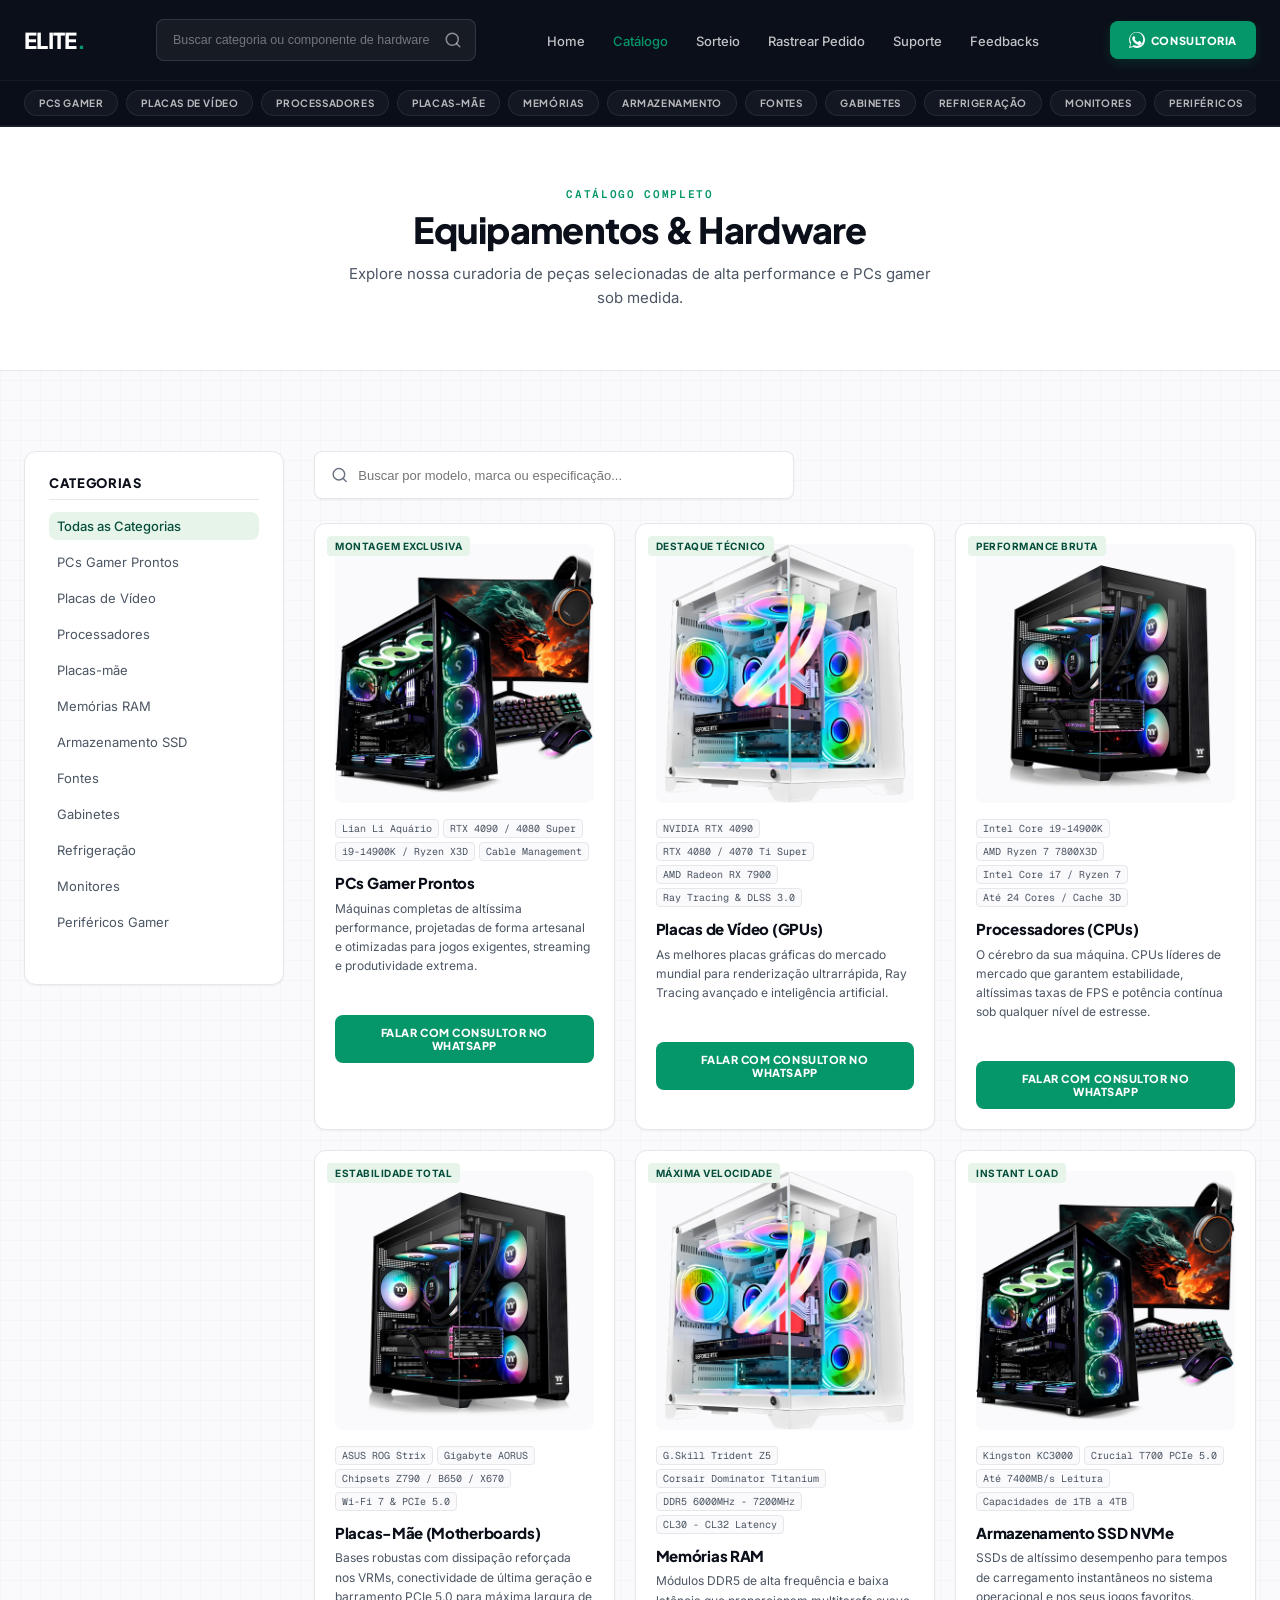
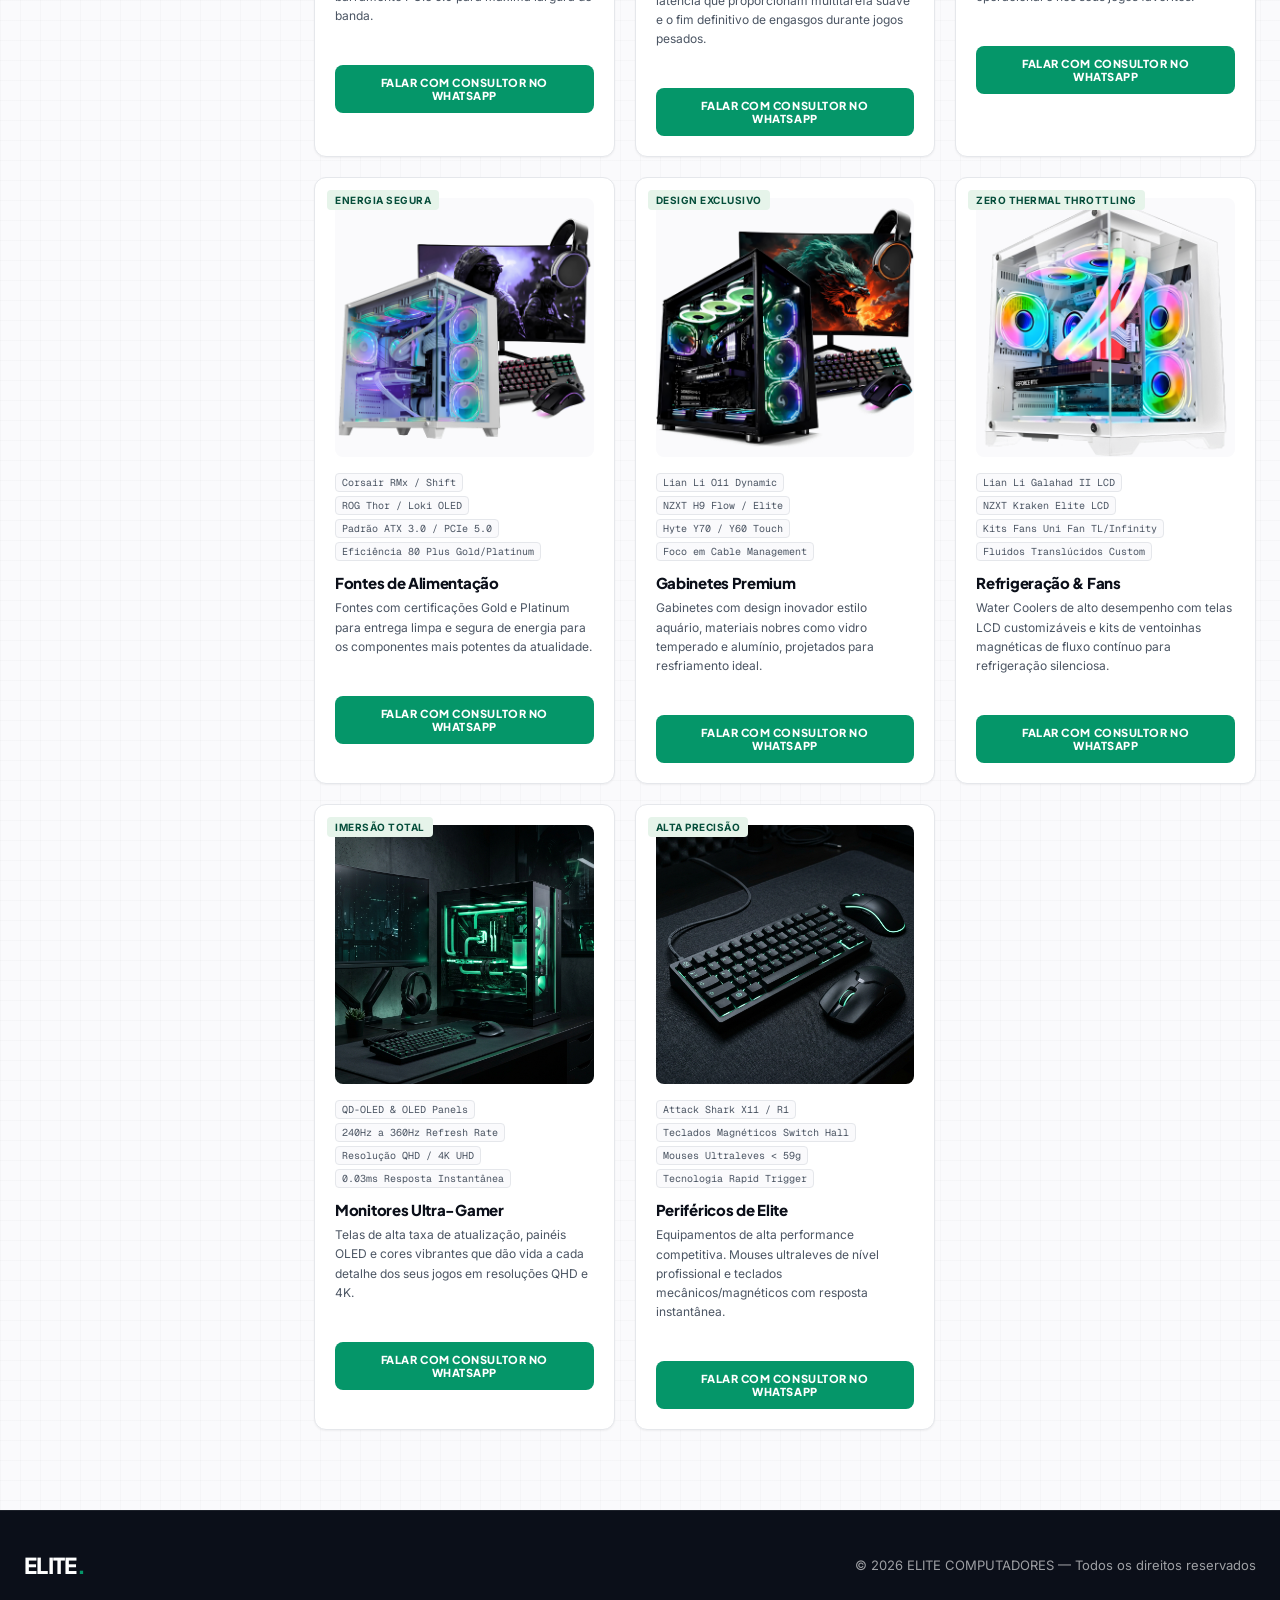
==== commit 8c1d5c9a: "feat: pivot to category-based premium store showcase - Removed all individual product listings and a" ====
--- a/catalogo.html
+++ b/catalogo.html
@@ -39,10 +39,19 @@
 <body class="blueprint-grid-bg">
 
   <!-- Header -->
-  <header>
-    <div class="container">
+  <header class="main-header">
+    <div class="container header-container">
       <a href="index.html" class="logo">ELITE<span>.</span></a>
-      <nav>
+      
+      <!-- Busca Centralizada (Desktop) / Linha própria (Mobile) -->
+      <div class="header-search">
+        <input type="text" id="header-search-input" placeholder="Buscar categoria ou componente de hardware..." aria-label="Buscar categorias">
+        <button class="header-search-btn" id="header-search-submit" aria-label="Buscar">
+          <svg width="18" height="18" viewBox="0 0 24 24" fill="none" stroke="currentColor" stroke-width="2" stroke-linecap="round" stroke-linejoin="round"><circle cx="11" cy="11" r="8"></circle><line x1="21" y1="21" x2="16.65" y2="16.65"></line></svg>
+        </button>
+      </div>
+
+      <nav class="desktop-nav">
         <ul class="nav-menu">
           <li><a href="index.html">Home</a></li>
           <li><a href="catalogo.html" class="active">Catálogo</a></li>
@@ -52,12 +61,31 @@
           <li><a href="feedbacks.html">Feedbacks</a></li>
         </ul>
       </nav>
+
       <div class="header-actions">
-        <!-- Sacola de Orçamentos Trigger -->
-        <button class="cart-trigger" aria-label="Ver sacola de orçamentos">
-          <svg width="22" height="22" viewBox="0 0 24 24" fill="none" stroke="currentColor" stroke-width="2" stroke-linecap="round" stroke-linejoin="round"><path d="M6 2L3 6v14a2 2 0 0 0 2 2h14a2 2 0 0 0 2-2V6l-3-4z"></path><line x1="3" y1="6" x2="21" y2="6"></line><path d="M16 10a4 4 0 0 1-8 0"></path></svg>
-          <span class="cart-badge" style="display: none;">0</span>
-        </button>
+        <a href="https://wa.me/message/NR2ONO462GFLA1" target="_blank" rel="noopener noreferrer" class="btn-laser header-wa-btn">
+          <svg width="16" height="16" viewBox="0 0 24 24" fill="currentColor" style="margin-right: 6px;"><path d="M.057 24l1.687-6.163c-1.041-1.804-1.588-3.849-1.587-5.946C.06 5.348 5.397.01 12.008.01c3.202.001 6.212 1.246 8.477 3.514 2.266 2.268 3.507 5.28 3.505 8.484-.004 6.657-5.34 11.997-11.953 11.997-2.005-.001-3.973-.502-5.724-1.457L0 24zm6.59-4.846c1.6.95 3.188 1.449 4.825 1.451 5.436.002 9.858-4.419 9.86-9.86.002-2.636-1.02-5.115-2.88-6.978-1.859-1.863-4.332-2.887-6.974-2.888-5.439 0-9.863 4.42-9.865 9.862-.001 1.637.49 3.235 1.424 4.82L1.97 22.1l4.677-1.226zM17.486 14.4c-.3-.15-1.776-.877-2.052-.977-.276-.1-.476-.15-.676.15-.2.3-.776.977-.95 1.177-.175.2-.35.225-.65.075-.3-.15-1.267-.467-2.413-1.49-1.127-.892-1.93-2.107-2.152-2.482-.225-.375-.024-.578.125-.727.136-.135.3-.35.45-.525.15-.175.2-.3.3-.5s.05-.375-.025-.525C9.4 9.176 8.75 7.6 8.474 6.924c-.268-.646-.54-.56-.74-.57l-.63-.01c-.24-.01-.63.08-.96.44-.33.36-1.26 1.23-1.26 3s1.29 3.47 1.47 3.71c.18.24 2.54 3.88 6.15 5.44.86.37 1.53.59 2.06.76.86.27 1.65.23 2.27.14.69-.1 1.776-.726 2.026-1.393.25-.667.25-1.237.175-1.393-.075-.15-.275-.25-.575-.4z"/></svg>
+          <span>Consultoria</span>
+        </a>
+      </div>
+    </div>
+    
+    <!-- Barra Horizontal de Categorias (Sub-header) -->
+    <div class="categories-nav-bar">
+      <div class="container">
+        <nav class="categories-nav">
+          <a href="catalogo.html?filter=pcs" class="cat-chip">PCs Gamer</a>
+          <a href="catalogo.html?filter=gpus" class="cat-chip">Placas de Vídeo</a>
+          <a href="catalogo.html?filter=cpus" class="cat-chip">Processadores</a>
+          <a href="catalogo.html?filter=motherboards" class="cat-chip">Placas-Mãe</a>
+          <a href="catalogo.html?filter=ram" class="cat-chip">Memórias</a>
+          <a href="catalogo.html?filter=storage" class="cat-chip">Armazenamento</a>
+          <a href="catalogo.html?filter=power" class="cat-chip">Fontes</a>
+          <a href="catalogo.html?filter=cases" class="cat-chip">Gabinetes</a>
+          <a href="catalogo.html?filter=cooling" class="cat-chip">Refrigeração</a>
+          <a href="catalogo.html?filter=monitors" class="cat-chip">Monitores</a>
+          <a href="catalogo.html?filter=perifericos" class="cat-chip">Periféricos</a>
+        </nav>
       </div>
     </div>
   </header>
@@ -78,7 +106,7 @@
       <!-- Mobile Filter Dropdown (Visível apenas em telas menores) -->
       <div class="mobile-filter-container">
         <select class="mobile-filter-select" id="mobile-filter-select" aria-label="Filtrar por categoria">
-          <option value="all">Todos os Produtos</option>
+          <option value="all">Todas as Categorias</option>
           <option value="pcs">PCs Gamer Prontos</option>
           <option value="gpus">Placas de Vídeo (GPUs)</option>
           <option value="cpus">Processadores (CPUs)</option>
@@ -90,7 +118,6 @@
           <option value="cooling">Refrigeração (Water Coolers)</option>
           <option value="monitors">Monitores</option>
           <option value="perifericos">Periféricos Gamer</option>
-          <option value="chairs">Cadeiras Gamer</option>
         </select>
       </div>
 
@@ -101,56 +128,40 @@
             <h4>Categorias</h4>
             <div class="filter-list">
               <div class="filter-item active" data-category="all">
-                <span>Todos os Produtos</span>
-                <span class="filter-count">41</span>
+                <span>Todas as Categorias</span>
               </div>
               <div class="filter-item" data-category="pcs">
                 <span>PCs Gamer Prontos</span>
-                <span class="filter-count">5</span>
               </div>
               <div class="filter-item" data-category="gpus">
                 <span>Placas de Vídeo</span>
-                <span class="filter-count">4</span>
               </div>
               <div class="filter-item" data-category="cpus">
                 <span>Processadores</span>
-                <span class="filter-count">4</span>
               </div>
               <div class="filter-item" data-category="motherboards">
                 <span>Placas-mãe</span>
-                <span class="filter-count">3</span>
               </div>
               <div class="filter-item" data-category="ram">
                 <span>Memórias RAM</span>
-                <span class="filter-count">3</span>
               </div>
               <div class="filter-item" data-category="storage">
                 <span>Armazenamento SSD</span>
-                <span class="filter-count">3</span>
               </div>
               <div class="filter-item" data-category="power">
                 <span>Fontes</span>
-                <span class="filter-count">3</span>
               </div>
               <div class="filter-item" data-category="cases">
                 <span>Gabinetes</span>
-                <span class="filter-count">3</span>
               </div>
               <div class="filter-item" data-category="cooling">
                 <span>Refrigeração</span>
-                <span class="filter-count">3</span>
               </div>
               <div class="filter-item" data-category="monitors">
                 <span>Monitores</span>
-                <span class="filter-count">3</span>
               </div>
               <div class="filter-item" data-category="perifericos">
                 <span>Periféricos Gamer</span>
-                <span class="filter-count">4</span>
-              </div>
-              <div class="filter-item" data-category="chairs">
-                <span>Cadeiras Gamer</span>
-                <span class="filter-count">3</span>
               </div>
             </div>
           </div>
@@ -212,51 +223,9 @@
       </a>
     </nav>
   </div>
-
-  <!-- SACOLA DRAWER OVERLAY -->
-  <div class="cart-drawer-overlay" id="cart-overlay"></div>
-
-  <!-- SACOLA DRAWER -->
-  <div class="cart-drawer" id="cart-drawer" role="dialog" aria-modal="true" aria-label="Sacola de orçamentos">
-    <div class="cart-drawer-header">
-      <h3>Sacola de Orçamentos</h3>
-      <button class="cart-close-btn" id="cart-close" aria-label="Fechar sacola">
-        <svg width="24" height="24" viewBox="0 0 24 24" fill="none" stroke="currentColor" stroke-width="2" stroke-linecap="round" stroke-linejoin="round"><line x1="18" y1="6" x2="6" y2="18"></line><line x1="6" y1="6" x2="18" y2="18"></line></svg>
-      </button>
-    </div>
-    
-    <!-- Itens do Carrinho (Renderizados via JS) -->
-    <div class="cart-drawer-items" id="cart-items">
-      <div class="cart-empty-message">Sua sacola está vazia. Adicione produtos do catálogo!</div>
-    </div>
-
-    <div class="cart-drawer-footer">
-      <a href="#" id="cart-checkout-btn" class="btn-laser" target="_blank" rel="noopener noreferrer" style="display: none;">
-        Solicitar Orçamento no WhatsApp
-      </a>
-    </div>
-  </div>
-
   <!-- Scripts -->
   <script src="products.js"></script>
   <script src="app.js"></script>
 
-  <!-- Script Auxiliar de Parâmetro de Busca na URL -->
-  <script>
-    document.addEventListener('DOMContentLoaded', () => {
-      // Lê parâmetro "search" da URL e aplica na caixa de busca do catálogo
-      const urlParams = new URLSearchParams(window.location.search);
-      const searchParam = urlParams.get('search');
-      const searchInput = document.getElementById('catalog-search-input');
-      
-      if (searchParam && searchInput) {
-        searchInput.value = searchParam;
-        // Dispara evento input para acionar a busca dinâmica do app.js
-        const event = new Event('input', { bubbles: true });
-        searchInput.dispatchEvent(event);
-      }
-    });
-  </script>
-
 </body>
 </html>
--- a/style.css
+++ b/style.css
@@ -116,7 +116,10 @@
   font-size: 15px;
   color: var(--text-secondary);
   max-width: 600px;
+  margin-left: auto;
+  margin-right: auto;
   margin-bottom: 40px;
+  text-align: center;
 }
 
 /* ==========================================================================
@@ -188,7 +191,7 @@
 }
 
 /* ==========================================================================
-   HEADER (MENU & NAVEGAÇÃO ESCRUA PREMIUM)
+   HEADER (MENU & NAVEGAÇÃO ESCRUA PREMIUM - LOJA DE CATEGORIAS)
    ========================================================================== */
 header {
   background-color: var(--bg-dark);
@@ -196,14 +199,15 @@
   position: sticky;
   top: 0;
   z-index: 1000;
+  transition: all 0.3s var(--transition-smooth);
+}
+
+.header-container {
+  display: flex;
+  align-items: center;
+  justify-content: space-between;
   height: 80px;
-}
-
-header .container {
-  display: flex;
-  align-items: center;
-  justify-content: space-between;
-  height: 100%;
+  gap: 24px;
 }
 
 .logo {
@@ -214,6 +218,7 @@
   letter-spacing: -0.03em;
   display: flex;
   align-items: center;
+  flex-shrink: 0;
 }
 
 .logo span {
@@ -223,13 +228,14 @@
 .nav-menu {
   display: flex;
   align-items: center;
-  gap: 32px;
+  gap: 28px;
 }
 
 .nav-menu a {
   color: rgba(255, 255, 255, 0.75);
   font-size: 13px;
   font-weight: 500;
+  transition: color 0.2s;
 }
 
 .nav-menu a:hover,
@@ -240,27 +246,37 @@
 .header-actions {
   display: flex;
   align-items: center;
-  gap: 20px;
-}
-
-/* Caixa de Busca no Header (Estática / Redireciona) */
+  gap: 16px;
+  flex-shrink: 0;
+}
+
+.header-wa-btn {
+  padding: 10px 18px !important;
+  font-size: 11px !important;
+  min-height: 38px;
+  border-radius: var(--radius-md);
+  box-shadow: 0 4px 12px rgba(5, 150, 105, 0.2);
+}
+
+/* Caixa de Busca Robusta no Header */
 .header-search {
   position: relative;
   display: flex;
   align-items: center;
-  background: rgba(255, 255, 255, 0.06);
+  background: rgba(255, 255, 255, 0.05);
   border: 1px solid rgba(255, 255, 255, 0.12);
   border-radius: var(--radius-md);
-  padding: 0 12px;
-  height: 40px;
-  width: 240px;
+  padding: 0 8px 0 16px;
+  height: 42px;
+  width: 320px;
   transition: all 0.3s var(--transition-smooth);
 }
 
 .header-search:focus-within {
   border-color: var(--accent);
-  background: rgba(255, 255, 255, 0.1);
-  width: 280px;
+  background: rgba(255, 255, 255, 0.08);
+  width: 380px;
+  box-shadow: 0 0 0 2px rgba(5, 150, 105, 0.15);
 }
 
 .header-search input {
@@ -268,51 +284,85 @@
   border: none;
   outline: none;
   color: #FFFFFF;
-  font-size: 12px;
+  font-size: 12.5px;
   width: 100%;
-  padding-left: 8px;
-}
-
-.header-search svg {
-  color: rgba(255, 255, 255, 0.45);
-}
-
-/* Botão de Sacola (Carrinho) */
-.cart-trigger {
-  position: relative;
+  padding-right: 8px;
+}
+
+.header-search input::placeholder {
+  color: rgba(255, 255, 255, 0.4);
+}
+
+.header-search-btn {
   background: transparent;
   border: none;
+  color: rgba(255, 255, 255, 0.5);
+  cursor: pointer;
+  display: flex;
+  align-items: center;
+  justify-content: center;
+  width: 32px;
+  height: 32px;
+  border-radius: var(--radius-sm);
+  transition: all 0.2s;
+}
+
+.header-search-btn:hover {
+  color: var(--accent);
+  background: rgba(255, 255, 255, 0.06);
+}
+
+/* Barra Horizontal de Categorias (Sub-header) */
+.categories-nav-bar {
+  background: rgba(11, 15, 25, 0.95);
+  border-top: 1px solid rgba(255, 255, 255, 0.05);
+  border-bottom: 1px solid rgba(255, 255, 255, 0.05);
+  height: 46px;
+  display: flex;
+  align-items: center;
+  backdrop-filter: blur(8px);
+}
+
+.categories-nav-bar .container {
+  width: 100%;
+}
+
+.categories-nav {
+  display: flex;
+  gap: 8px;
+  overflow-x: auto;
+  scrollbar-width: none; /* Firefox */
+  -ms-overflow-style: none;  /* IE/Edge */
+  padding: 4px 0;
+}
+
+.categories-nav::-webkit-scrollbar {
+  display: none; /* Safari e Chrome */
+}
+
+.cat-chip {
+  font-family: var(--font-headline);
+  font-size: 10px;
+  font-weight: 700;
+  text-transform: uppercase;
+  letter-spacing: 0.06em;
+  color: rgba(255, 255, 255, 0.7);
+  background: rgba(255, 255, 255, 0.04);
+  border: 1px solid rgba(255, 255, 255, 0.08);
+  padding: 6px 14px;
+  border-radius: 20px;
+  white-space: nowrap;
+  transition: all 0.2s var(--transition-smooth);
+}
+
+.cat-chip:hover,
+.cat-chip.active {
   color: #FFFFFF;
-  cursor: pointer;
-  display: flex;
-  align-items: center;
-  justify-content: center;
-  width: 40px;
-  height: 40px;
-  border-radius: 50%;
-  transition: background 0.3s var(--transition-smooth);
-}
-
-.cart-trigger:hover {
-  background: rgba(255, 255, 255, 0.08);
-}
-
-.cart-badge {
-  position: absolute;
-  top: 2px;
-  right: 2px;
   background: var(--accent);
-  color: #FFFFFF;
-  font-size: 9px;
-  font-weight: 800;
-  width: 18px;
-  height: 18px;
-  border-radius: 50%;
-  display: flex;
-  align-items: center;
-  justify-content: center;
-  border: 2px solid var(--bg-dark);
-}
+  border-color: var(--accent);
+  box-shadow: 0 2px 8px rgba(5, 150, 105, 0.3);
+}
+
 
 /* ==========================================================================
    HERO / BANNER SLIDER
@@ -341,6 +391,7 @@
   transition: opacity 0.8s var(--transition-smooth);
   display: flex;
   align-items: center;
+  justify-content: flex-start;
   z-index: 1;
 }
 
@@ -355,17 +406,21 @@
   display: flex;
   flex-direction: column;
   justify-content: center;
-  background-color: var(--bg-surface);
-  height: 100%;
-  z-index: 3;
-}
-
-.slide-image-container {
-  width: 50%;
+  background: linear-gradient(90deg, var(--bg-surface) 0%, var(--bg-surface) 75%, rgba(255, 255, 255, 0.95) 85%, rgba(255, 255, 255, 0) 100%);
   height: 100%;
   position: relative;
+  z-index: 3;
+}
+
+.slide-image-container {
+  position: absolute;
+  top: 0;
+  right: 0;
+  width: 60%;
+  height: 100%;
   background-color: #0F1115;
   overflow: hidden;
+  z-index: 1;
 }
 
 .slide-image {
@@ -376,16 +431,24 @@
 }
 
 .slide-headline {
-  font-size: clamp(28px, 4vw, 42px);
+  font-size: clamp(26px, 4vw, 38px);
   color: var(--text-primary);
-  margin-bottom: 16px;
-  line-height: 1.1;
+  margin-bottom: 12px;
+  line-height: 1.15;
 }
 
 .slide-subtitle {
-  font-size: 15px;
+  font-size: 14px;
   color: var(--text-secondary);
-  margin-bottom: 24px;
+  margin-bottom: 20px;
+  max-width: 440px;
+}
+
+.slide-actions {
+  display: flex;
+  gap: 12px;
+  position: relative;
+  z-index: 5;
 }
 
 /* Slider Controls */
@@ -1283,6 +1346,9 @@
 }
 
 .faq-item {
+  display: flex;
+  flex-direction: column;
+  width: 100%;
   background: var(--bg-surface);
   border: 1px solid var(--border);
   border-radius: var(--radius-lg);
@@ -1292,6 +1358,11 @@
 }
 
 .faq-question {
+  width: 100%;
+  background: transparent;
+  border: none;
+  outline: none;
+  text-align: left;
   padding: 24px;
   display: flex;
   align-items: center;
@@ -1299,20 +1370,23 @@
   cursor: pointer;
   font-weight: 700;
   font-size: 15px;
+  color: var(--text-primary);
+  font-family: var(--font-headline);
 }
 
 .faq-answer {
   max-height: 0;
   overflow: hidden;
-  transition: max-height 0.4s var(--transition-smooth);
+  transition: max-height 0.4s var(--transition-smooth), opacity 0.4s var(--transition-smooth);
   background: var(--bg-base);
-  border-top: 0 solid var(--border);
-}
-
-.faq-answer-inner {
+  opacity: 0;
+}
+
+.faq-answer p {
   padding: 24px;
-  font-size: 13.5px;
+  font-size: 14px;
   color: var(--text-secondary);
+  line-height: 1.6;
 }
 
 .faq-item.active {
@@ -1320,7 +1394,8 @@
 }
 
 .faq-item.active .faq-answer {
-  max-height: 300px;
+  max-height: 500px;
+  opacity: 1;
   border-top: 1px solid var(--border);
 }
 
@@ -1332,92 +1407,212 @@
   transform: rotate(180deg);
 }
 
-/* Rastreamento */
-.tracking-card {
-  max-width: 600px;
-  margin: 40px auto;
+/* Rastreamento Pedido - Rastreio.html */
+.tracker-section {
+  padding: 20px 0 100px 0; /* Espaço reduzido no topo conforme pedido */
+}
+
+.tracker-container {
+  max-width: 900px;
+  margin: 0 auto;
+}
+
+.tracker-box {
   background: var(--bg-surface);
   border: 1px solid var(--border);
   border-radius: var(--radius-lg);
-  padding: 40px;
+  padding: 32px;
   box-shadow: var(--shadow-sm);
-}
-
-.search-group {
+  margin-bottom: 30px;
+}
+
+.tracker-form {
   display: flex;
   gap: 12px;
-  margin: 24px 0;
-}
-
-.search-group input {
+}
+
+.tracker-input {
   flex-grow: 1;
   height: 48px;
   background: var(--bg-base);
   border: 1px solid var(--border);
   border-radius: var(--radius-md);
   padding: 0 16px;
-  font-size: 13px;
+  font-size: 14px;
   color: var(--text-primary);
   outline: none;
+  font-family: var(--font-technical);
+  text-transform: uppercase;
   transition: border-color 0.3s var(--transition-smooth);
 }
 
-.search-group input:focus {
+.tracker-input:focus {
   border-color: var(--border-focus);
 }
 
-.tracking-timeline {
+/* Resultados do Rastreio (Escondido por padrão no CSS) */
+.tracker-results {
+  display: none;
+  background: var(--bg-surface);
+  border: 1px solid var(--border);
+  border-radius: var(--radius-lg);
+  padding: 40px;
+  box-shadow: var(--shadow-md);
+  animation: fadeIn 0.4s var(--transition-smooth);
+}
+
+@keyframes fadeIn {
+  from { opacity: 0; transform: translateY(10px); }
+  to { opacity: 1; transform: translateY(0); }
+}
+
+.tracker-header-info {
+  display: flex;
+  justify-content: space-between;
+  align-items: center;
+  border-bottom: 1px solid var(--border);
+  padding-bottom: 20px;
+  margin-bottom: 30px;
+}
+
+.tracker-title {
+  font-family: var(--font-technical);
+  font-size: 11px;
+  color: var(--text-muted);
+  text-transform: uppercase;
+  letter-spacing: 0.1em;
+  display: block;
+  margin-bottom: 4px;
+}
+
+.tracker-code {
+  font-family: var(--font-headline);
+  font-size: 20px;
+  color: var(--text-primary);
+  font-weight: 800;
+}
+
+/* Timeline Stepper Visual Real */
+.timeline {
   display: flex;
   flex-direction: column;
-  gap: 24px;
-  margin-top: 40px;
   position: relative;
-  padding-left: 24px;
-}
-
-.tracking-timeline::before {
+  padding-left: 32px;
+  margin: 0;
+}
+
+.timeline::before {
   content: '';
   position: absolute;
   top: 8px;
-  left: 6px;
+  left: 7px;
   width: 2px;
-  height: calc(100% - 16px);
+  height: calc(100% - 24px);
   background-color: var(--border);
-}
-
-.timeline-step {
+  z-index: 1;
+}
+
+.timeline-item {
   position: relative;
-}
-
-.timeline-step::before {
+  margin-bottom: 32px;
+  list-style: none;
+}
+
+.timeline-item:last-child {
+  margin-bottom: 0;
+}
+
+/* O marcador/dot */
+.timeline-item::before {
   content: '';
   position: absolute;
   top: 4px;
-  left: -22px;
-  width: 10px;
-  height: 10px;
+  left: -32px;
+  width: 16px;
+  height: 16px;
   border-radius: 50%;
-  background-color: var(--border);
-  border: 2px solid var(--bg-surface);
-}
-
-.timeline-step.active::before {
+  background-color: var(--bg-base);
+  border: 2px solid var(--border);
+  z-index: 2;
+  transition: all 0.3s var(--transition-smooth);
+}
+
+/* Quando completo ou ativo */
+.timeline-item.completed::before {
   background-color: var(--accent);
-  box-shadow: 0 0 8px var(--accent);
-}
-
-.step-title {
-  font-size: 13.5px;
+  border-color: var(--accent);
+  box-shadow: 0 0 0 4px var(--accent-light);
+}
+
+.timeline-item.active::before {
+  background-color: var(--bg-surface);
+  border-color: var(--accent);
+  box-shadow: 0 0 0 4px var(--accent-light);
+}
+
+.timeline-content {
+  display: flex;
+  flex-direction: column;
+  gap: 4px;
+}
+
+.timeline-content h4 {
+  font-size: 15px;
+  color: var(--text-primary);
   font-weight: 700;
-  margin-bottom: 2px;
-}
-
-.step-desc {
-  font-size: 12px;
+}
+
+.timeline-item.completed .timeline-content h4 {
+  color: var(--accent-dark);
+}
+
+.timeline-content p {
+  font-size: 13px;
   color: var(--text-secondary);
-}
-
-/* Sorteio */
+  line-height: 1.5;
+  margin-bottom: 4px;
+}
+
+.timeline-time {
+  font-family: var(--font-technical);
+  font-size: 11px;
+  color: var(--text-muted);
+}
+
+/* Grid Layout 2 Colunas no Desktop para resultados do Rastreio */
+@media (min-width: 769px) {
+  .tracker-results {
+    display: grid !important; /* Força display grid quando for ativado pelo JS */
+    grid-template-columns: 1.8fr 1fr;
+    gap: 40px;
+    align-items: start;
+  }
+
+  .tracker-header-info {
+    grid-column: span 2;
+  }
+
+  .timeline {
+    grid-column: 1;
+  }
+
+  /* Bloco final de CTA/suporte */
+  .tracker-results > div:last-child {
+    grid-column: 2;
+    margin-top: 0 !important;
+    border-top: none !important;
+    padding-top: 0 !important;
+    background: var(--bg-base);
+    border: 1px solid var(--border);
+    border-radius: var(--radius-lg);
+    padding: 30px !important;
+    position: sticky;
+    top: 110px;
+    box-shadow: var(--shadow-sm);
+  }
+}
+
+/* Sorteio — Premium Prize Card */
 .sweepstakes-box {
   max-width: 1000px;
   margin: 40px auto;
@@ -1425,49 +1620,104 @@
   background: var(--bg-surface);
   border: 1px solid var(--border);
   border-radius: var(--radius-lg);
-  box-shadow: var(--shadow-sm);
+  box-shadow: var(--shadow-lg);
   overflow: hidden;
 }
 
 .sweepstakes-media {
-  width: 50%;
-  background: #0F1115;
+  width: 45%;
+  background: var(--bg-base);
   display: flex;
   align-items: center;
   justify-content: center;
+  position: relative;
+  overflow: hidden;
+}
+
+.sweepstakes-badge {
+  position: absolute;
+  top: 16px;
+  left: 16px;
+  z-index: 2;
+  font-size: 11px;
+  padding: 5px 12px;
+  letter-spacing: 0.08em;
 }
 
 .sweepstakes-prize-img {
   width: 100%;
   height: 100%;
   object-fit: cover;
+  transition: transform 0.6s var(--transition-smooth);
+}
+
+.sweepstakes-box:hover .sweepstakes-prize-img {
+  transform: scale(1.03);
 }
 
 .sweepstakes-info {
-  width: 50%;
-  padding: 48px;
+  width: 55%;
+  padding: 40px 44px;
   display: flex;
   flex-direction: column;
   justify-content: center;
-}
-
-.spec-list {
+  gap: 4px;
+}
+
+.sweepstakes-info .kicker {
+  margin-bottom: 4px;
+}
+
+.sweepstakes-info .h2-headline {
+  margin-bottom: 8px;
+}
+
+.sweepstakes-description {
+  font-size: 14px;
+  line-height: 1.65;
+  color: var(--text-secondary);
+  margin-bottom: 20px;
+}
+
+.sweepstakes-specs {
   display: flex;
   flex-direction: column;
-  gap: 12px;
-  margin: 24px 0 32px 0;
-}
-
-.spec-row {
-  display: flex;
-  justify-content: space-between;
+  margin-bottom: 28px;
+}
+
+.sweepstakes-specs .spec-row {
+  display: grid;
+  grid-template-columns: 120px 1fr;
+  gap: 16px;
+  align-items: baseline;
   font-size: 13px;
   border-bottom: 1px solid var(--border);
-  padding-bottom: 8px;
-}
-
-.spec-label { color: var(--text-muted); }
-.spec-val { font-weight: 700; color: var(--text-primary); }
+  padding: 10px 0;
+}
+
+.sweepstakes-specs .spec-row:last-child {
+  border-bottom: none;
+}
+
+.sweepstakes-specs .spec-label {
+  color: var(--text-muted);
+  font-weight: 500;
+  font-size: 12px;
+}
+
+.sweepstakes-specs .spec-val {
+  font-family: var(--font-technical);
+  font-weight: 600;
+  color: var(--accent);
+  font-size: 12.5px;
+  word-break: break-word;
+}
+
+.sweepstakes-cta {
+  align-self: flex-start;
+  min-height: 48px;
+  padding: 14px 32px;
+}
 
 .steps-list {
   display: grid;
@@ -1584,6 +1834,151 @@
 .lightbox-prev-btn { left: 24px; top: 50%; transform: translateY(-50%); }
 .lightbox-next-btn { right: 24px; top: 50%; transform: translateY(-50%); }
 
+/* Mosaico Editorial - Feedbacks.html */
+.testimonials-editorial-grid {
+  display: grid;
+  grid-template-columns: repeat(3, 1fr);
+  gap: 30px;
+  margin-top: 40px;
+}
+
+.feedback-editorial-card {
+  background: var(--bg-surface);
+  border: 1px solid var(--border);
+  border-radius: var(--radius-lg);
+  overflow: hidden;
+  box-shadow: var(--shadow-sm);
+  display: flex;
+  flex-direction: column;
+  position: relative;
+  transition: all 0.4s var(--transition-smooth);
+  cursor: pointer;
+}
+
+.feedback-editorial-card:hover {
+  transform: translateY(-4px);
+  box-shadow: var(--shadow-lg);
+  border-color: rgba(5, 150, 105, 0.3);
+}
+
+.feedback-editorial-card.mosaic-featured {
+  grid-column: span 2;
+  flex-direction: row;
+}
+
+.feedback-editorial-card.mosaic-featured .editorial-print-wrapper {
+  width: 55%;
+}
+
+.feedback-editorial-card.mosaic-featured .editorial-glass-panel {
+  width: 45%;
+  border-left: 1px solid var(--border);
+}
+
+.editorial-print-wrapper {
+  width: 100%;
+  aspect-ratio: 16 / 10;
+  overflow: hidden;
+  background: #0F1115;
+}
+
+.editorial-print {
+  width: 100%;
+  height: 100%;
+  object-fit: cover;
+  transition: transform 0.6s var(--transition-smooth);
+}
+
+.feedback-editorial-card:hover .editorial-print {
+  transform: scale(1.03);
+}
+
+.editorial-glass-panel {
+  padding: 24px;
+  background: rgba(255, 255, 255, 0.85);
+  backdrop-filter: blur(12px);
+  display: flex;
+  flex-direction: column;
+  gap: 16px;
+  flex-grow: 1;
+}
+
+.editorial-card-header {
+  display: flex;
+  align-items: center;
+  gap: 12px;
+}
+
+.editorial-avatar {
+  width: 40px;
+  height: 40px;
+  border-radius: 50%;
+  object-fit: cover;
+}
+
+.editorial-user-info {
+  display: flex;
+  flex-direction: column;
+}
+
+.editorial-name {
+  font-weight: 700;
+  font-size: 14px;
+  color: var(--text-primary);
+}
+
+.editorial-verify-tag {
+  font-size: 10px;
+  color: var(--accent-dark);
+  background: var(--accent-light);
+  padding: 2px 6px;
+  border-radius: var(--radius-sm);
+  display: inline-flex;
+  align-items: center;
+  gap: 4px;
+  width: fit-content;
+  margin-top: 2px;
+  text-transform: uppercase;
+  font-weight: 700;
+}
+
+.editorial-quote-container {
+  flex-grow: 1;
+}
+
+.editorial-quote {
+  font-size: 13px;
+  line-height: 1.5;
+  color: var(--text-secondary);
+  font-style: italic;
+}
+
+.editorial-card-footer {
+  display: flex;
+  align-items: center;
+  justify-content: space-between;
+  border-top: 1px solid var(--border);
+  padding-top: 12px;
+  font-size: 11px;
+}
+
+.editorial-product {
+  color: var(--text-muted);
+  font-weight: 500;
+}
+
+.editorial-timestamp {
+  color: var(--text-muted);
+  display: flex;
+  align-items: center;
+  gap: 4px;
+}
+
+.editorial-double-check {
+  color: #34B7F1;
+  font-weight: bold;
+}
+
 /* Mobile e Tablet Breakpoints */
 @media (max-width: 1024px) {
   .quick-grid {
@@ -1611,46 +2006,131 @@
   .sweepstakes-info {
     width: 100%;
   }
+  .testimonials-editorial-grid {
+    grid-template-columns: repeat(2, 1fr);
+    gap: 20px;
+  }
+  .feedback-editorial-card.mosaic-featured {
+    grid-column: span 2;
+  }
 }
 
 @media (max-width: 768px) {
   header {
-    height: 70px;
+    height: auto;
+    padding-bottom: 0;
+  }
+  .header-container {
+    height: 60px;
+    gap: 12px;
+    padding: 0 16px;
+    flex-wrap: wrap; /* Permite que a busca quebre para a próxima linha */
   }
   .nav-menu {
     display: none; /* Esconde menu do header */
   }
   .header-search {
-    display: none; /* Esconde busca do header */
+    display: flex;
+    width: 100%;
+    max-width: 100%;
+    margin: 0 0 10px 0;
+    height: 38px;
+    order: 3; /* Força a ir para a linha de baixo */
+  }
+  .header-search:focus-within {
+    width: 100%;
+  }
+  .header-wa-btn span {
+    display: none; /* Esconde texto no mobile para economizar espaço */
+  }
+  .header-wa-btn {
+    padding: 8px 12px !important;
+    min-height: auto;
+  }
+  .categories-nav-bar {
+    height: 42px;
+  }
+  .cat-chip {
+    padding: 5px 11px;
+    font-size: 9px;
   }
   .hero-slider {
-    height: 440px;
+    height: 520px;
   }
   .slide {
+    position: relative;
     flex-direction: column;
   }
-  .slide-content,
   .slide-image-container {
+    width: 100% !important;
+    height: 100% !important;
+    position: absolute;
+    top: 0;
+    left: 0;
+    z-index: 1;
+  }
+  .slide-content {
+    width: 100% !important;
+    height: 100% !important;
+    position: absolute;
+    top: 0;
+    left: 0;
+    z-index: 2;
+    background: linear-gradient(180deg, rgba(255, 255, 255, 0.96) 0%, rgba(255, 255, 255, 0.88) 65%, rgba(255, 255, 255, 0.3) 100%) !important;
+    padding: 32px 24px !important;
+    justify-content: flex-start;
+  }
+  .slide-headline {
+    font-size: 24px;
+    margin-bottom: 8px;
+  }
+  .slide-subtitle {
+    font-size: 13.5px;
+    margin-bottom: 20px;
+  }
+  .slide-actions {
+    flex-direction: column;
+    gap: 8px;
     width: 100%;
-    height: 50%;
-  }
-  .slide-content {
-    padding: 30px;
-  }
-  .slide-headline {
-    font-size: 22px;
+  }
+  .slide-actions .btn-laser,
+  .slide-actions .btn-secondary {
+    width: 100%;
+    padding: 12px;
+    font-size: 11px;
   }
   .slider-ctrl-btn {
     width: 44px;
     height: 44px;
-  }
+    background: rgba(255, 255, 255, 0.9);
+    border: 1px solid var(--border);
+    box-shadow: var(--shadow-md);
+  }
+  .slider-prev-btn { left: 8px; }
+  .slider-next-btn { right: 8px; }
   .slider-dots {
-    left: 30px;
-    bottom: 12px;
+    left: 24px;
+    bottom: 16px;
   }
   
   .steps-list {
     grid-template-columns: 1fr;
+  }
+  
+  .sweepstakes-specs .spec-row {
+    grid-template-columns: 100px 1fr;
+    gap: 12px;
+    font-size: 12px;
+    padding: 8px 0;
+  }
+  
+  .sweepstakes-info {
+    padding: 24px 20px 28px 20px;
+  }
+
+  .sweepstakes-cta {
+    width: 100%;
+    text-align: center;
   }
   
   /* Menu Inferior Fixo Mobile (Pílula Gamer) */
@@ -1718,6 +2198,51 @@
   .cart-drawer-footer {
     padding-bottom: 90px; /* Evitar sobreposição com a pílula mobile */
   }
+
+  .testimonials-editorial-grid {
+    grid-template-columns: 1fr;
+    gap: 16px;
+  }
+  .feedback-editorial-card {
+    flex-direction: column !important;
+  }
+  .feedback-editorial-card.mosaic-featured {
+    grid-column: span 1;
+    flex-direction: column !important;
+  }
+  .feedback-editorial-card.mosaic-featured .editorial-print-wrapper,
+  .feedback-editorial-card.mosaic-featured .editorial-glass-panel {
+    width: 100% !important;
+  }
+  .editorial-print-wrapper {
+    width: 100%;
+    aspect-ratio: 16 / 10;
+  }
+  .editorial-glass-panel {
+    width: 100% !important;
+    border-left: none !important;
+    border-top: 1px solid var(--border);
+    padding: 20px;
+  }
+  .editorial-name {
+    font-size: 15px;
+    white-space: normal !important; /* Permite quebra se for muito longo */
+  }
+  .editorial-verify-tag {
+    font-size: 10px;
+    padding: 2px 6px;
+    white-space: normal !important;
+  }
+
+  /* Ajustar esteira de feedbacks (marquee) no mobile para ficar mais larga e legível */
+  .wa-balloon-card {
+    width: 310px; /* Largura reduzida no mobile para evitar qualquer estouro lateral */
+    padding: 16px;
+  }
+  .wa-message-body {
+    font-size: 12px;
+    padding: 10px;
+  }
 }
 
 /* ==========================================================================
@@ -1756,150 +2281,6 @@
   border-radius: 50%;
 }
 
-/* Mosaico Editorial - Feedbacks.html */
-.testimonials-editorial-grid {
-  display: grid;
-  grid-template-columns: repeat(3, 1fr);
-  gap: 30px;
-  margin-top: 40px;
-}
-
-.feedback-editorial-card {
-  background: var(--bg-surface);
-  border: 1px solid var(--border);
-  border-radius: var(--radius-lg);
-  overflow: hidden;
-  box-shadow: var(--shadow-sm);
-  display: flex;
-  flex-direction: column;
-  position: relative;
-  transition: all 0.4s var(--transition-smooth);
-  cursor: pointer;
-}
-
-.feedback-editorial-card:hover {
-  transform: translateY(-4px);
-  box-shadow: var(--shadow-lg);
-  border-color: rgba(5, 150, 105, 0.3);
-}
-
-.feedback-editorial-card.mosaic-featured {
-  grid-column: span 2;
-  flex-direction: row;
-}
-
-.feedback-editorial-card.mosaic-featured .editorial-print-wrapper {
-  width: 55%;
-}
-
-.feedback-editorial-card.mosaic-featured .editorial-glass-panel {
-  width: 45%;
-  border-left: 1px solid var(--border);
-}
-
-.editorial-print-wrapper {
-  width: 100%;
-  aspect-ratio: 16 / 10;
-  overflow: hidden;
-  background: #0F1115;
-}
-
-.editorial-print {
-  width: 100%;
-  height: 100%;
-  object-fit: cover;
-  transition: transform 0.6s var(--transition-smooth);
-}
-
-.feedback-editorial-card:hover .editorial-print {
-  transform: scale(1.03);
-}
-
-.editorial-glass-panel {
-  padding: 24px;
-  background: rgba(255, 255, 255, 0.85);
-  backdrop-filter: blur(12px);
-  display: flex;
-  flex-direction: column;
-  gap: 16px;
-  flex-grow: 1;
-}
-
-.editorial-card-header {
-  display: flex;
-  align-items: center;
-  gap: 12px;
-}
-
-.editorial-avatar {
-  width: 40px;
-  height: 40px;
-  border-radius: 50%;
-  object-fit: cover;
-}
-
-.editorial-user-info {
-  display: flex;
-  flex-direction: column;
-}
-
-.editorial-name {
-  font-weight: 700;
-  font-size: 14px;
-  color: var(--text-primary);
-}
-
-.editorial-verify-tag {
-  font-size: 10px;
-  color: var(--accent-dark);
-  background: var(--accent-light);
-  padding: 2px 6px;
-  border-radius: var(--radius-sm);
-  display: inline-flex;
-  align-items: center;
-  gap: 4px;
-  width: fit-content;
-  margin-top: 2px;
-  text-transform: uppercase;
-  font-weight: 700;
-}
-
-.editorial-quote-container {
-  flex-grow: 1;
-}
-
-.editorial-quote {
-  font-size: 13px;
-  line-height: 1.5;
-  color: var(--text-secondary);
-  font-style: italic;
-}
-
-.editorial-card-footer {
-  display: flex;
-  align-items: center;
-  justify-content: space-between;
-  border-top: 1px solid var(--border);
-  padding-top: 12px;
-  font-size: 11px;
-}
-
-.editorial-product {
-  color: var(--text-muted);
-  font-weight: 500;
-}
-
-.editorial-timestamp {
-  color: var(--text-muted);
-  display: flex;
-  align-items: center;
-  gap: 4px;
-}
-
-.editorial-double-check {
-  color: #34B7F1;
-  font-weight: bold;
-}
 
 /* Reduzir animações se solicitado pelo sistema operacional */
 @media (prefers-reduced-motion: reduce) {
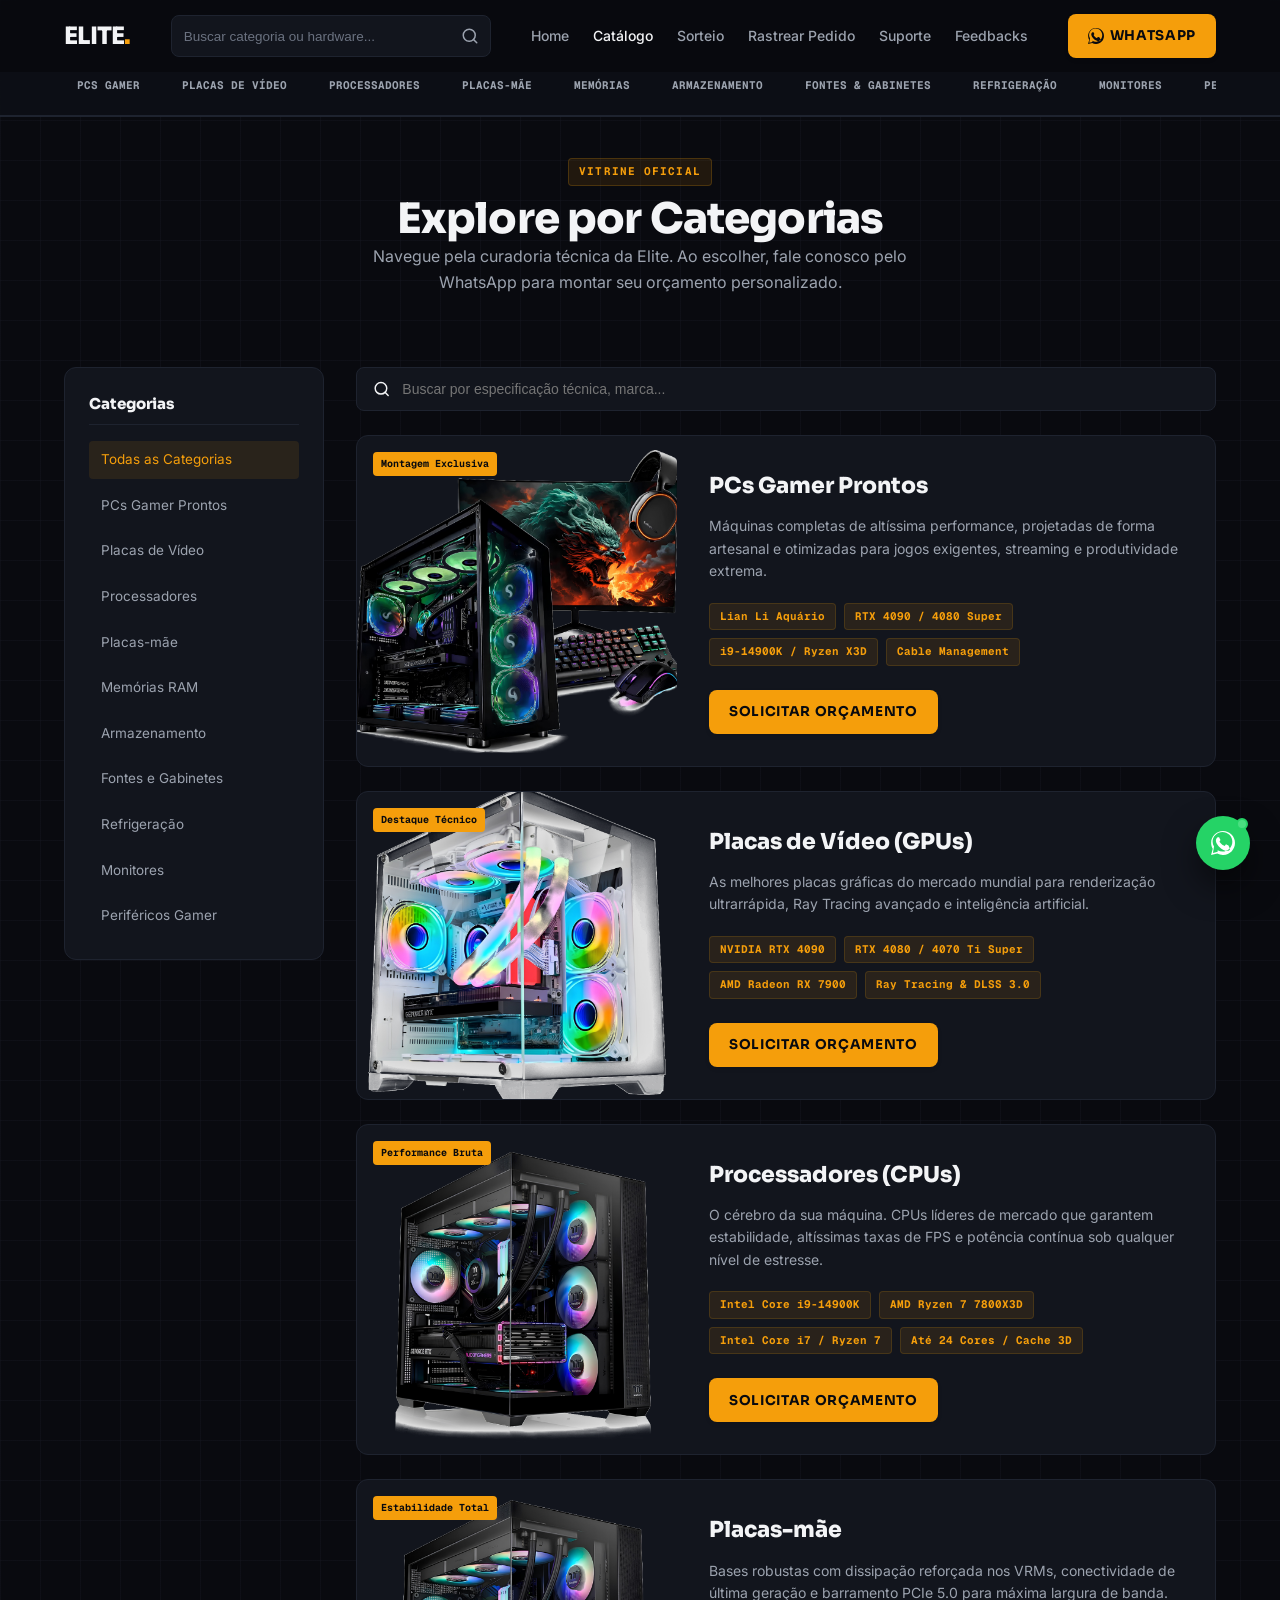
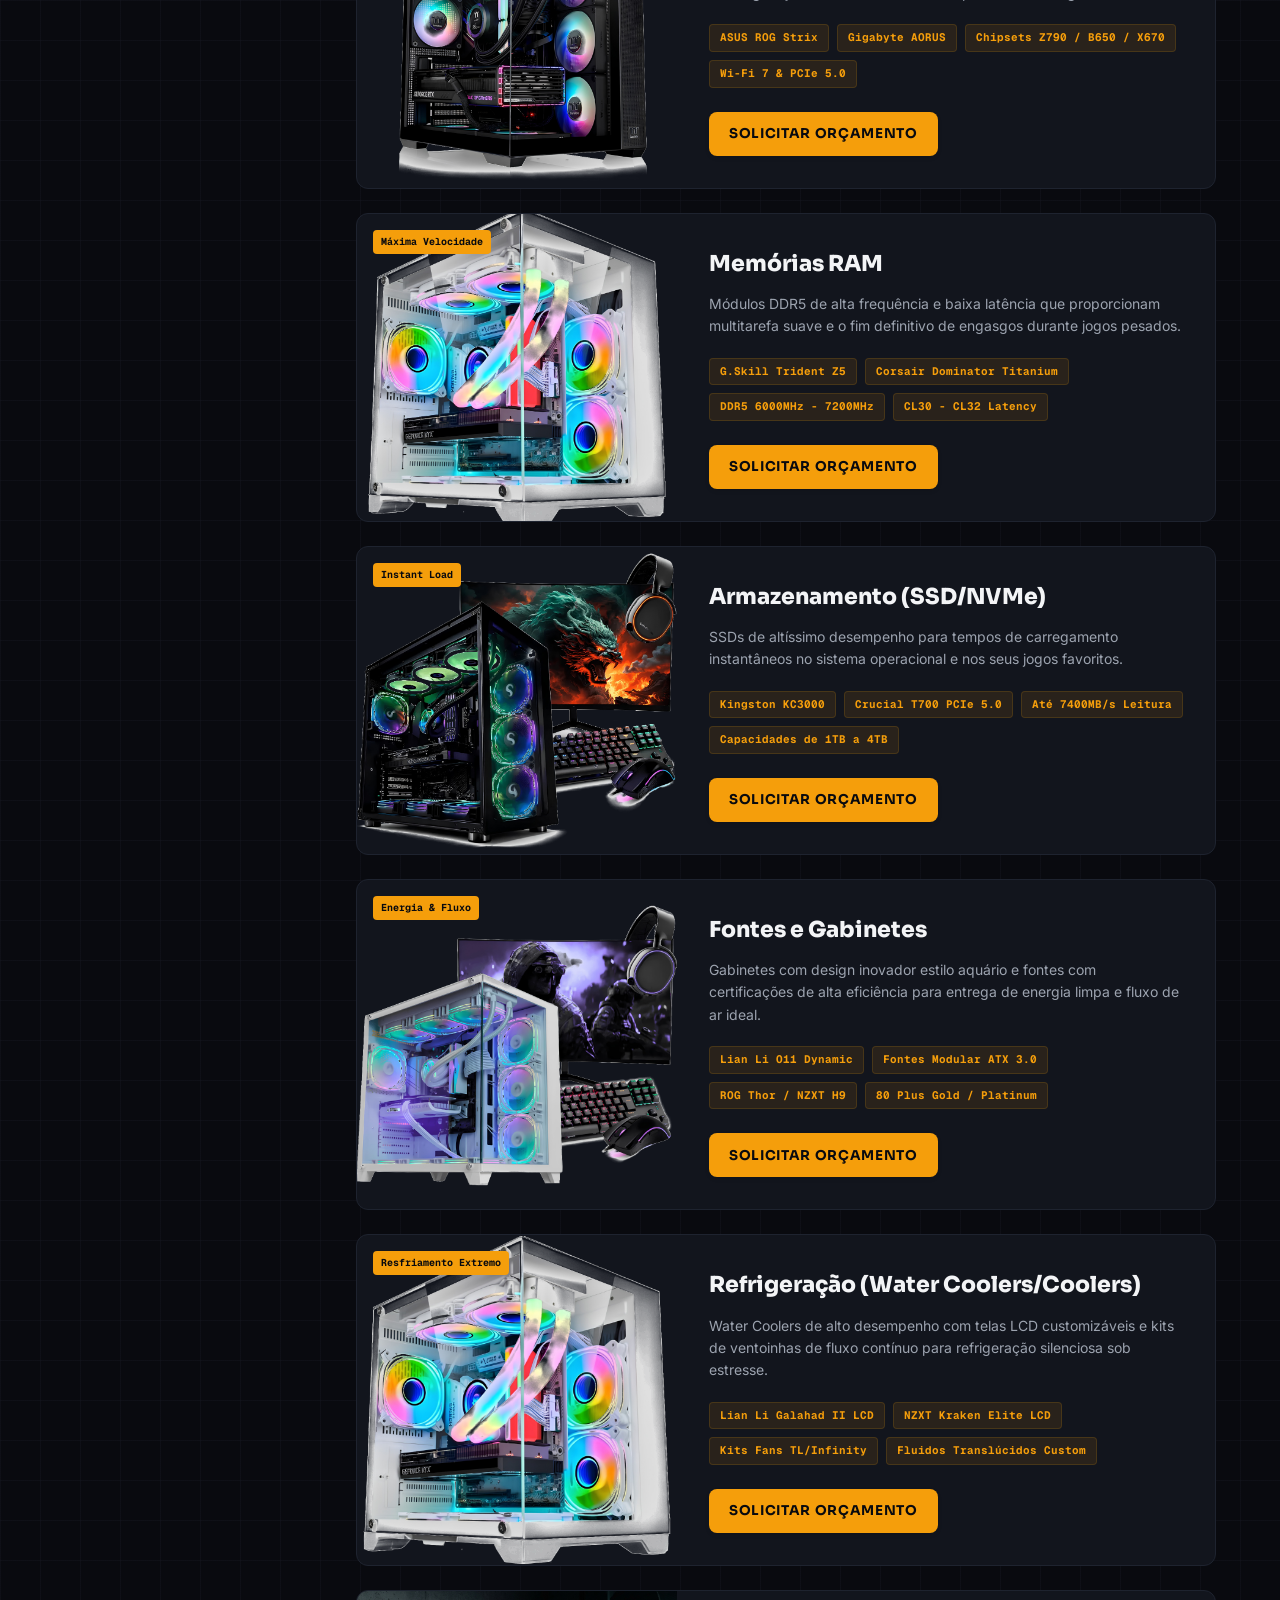
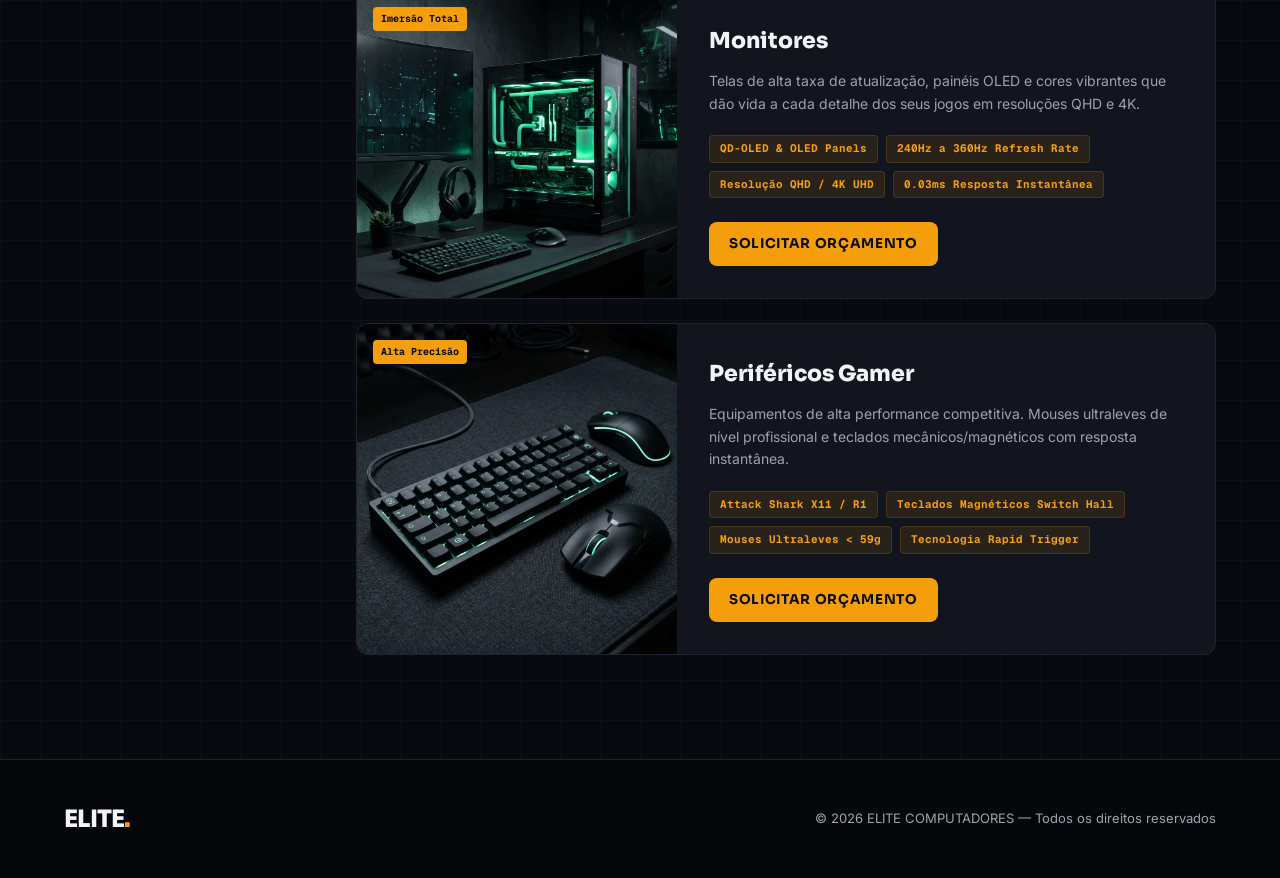
==== commit ca360fc0: "style: reconstrucao total Carbon Slate & Amber Glow e categorizacao 100%" ====
--- a/catalogo.html
+++ b/catalogo.html
@@ -3,38 +3,9 @@
 <head>
   <meta charset="UTF-8">
   <meta name="viewport" content="width=device-width, initial-scale=1.0">
-  <title>Catálogo Premium — Elite Computadores</title>
-  <meta name="description" content="Confira o catálogo completo de computadores gamer, placas de vídeo, processadores, memórias e periféricos da Elite Computadores.">
-  <link rel="stylesheet" href="style.css?v=4.7">
-  <!-- Estilo específico para dropdown de categorias mobile -->
-  <style>
-    .mobile-filter-container {
-      display: none;
-      margin-bottom: 20px;
-      width: 100%;
-    }
-    .mobile-filter-select {
-      width: 100%;
-      height: 48px;
-      background: var(--bg-surface);
-      border: 1px solid var(--border);
-      border-radius: var(--radius-md);
-      color: var(--text-primary);
-      padding: 0 16px;
-      font-size: 13px;
-      font-weight: 600;
-      outline: none;
-      box-shadow: var(--shadow-sm);
-    }
-    @media (max-width: 1024px) {
-      .mobile-filter-container {
-        display: block;
-      }
-      .catalog-sidebar {
-        display: none; /* Esconde a sidebar no mobile e tablet */
-      }
-    }
-  </style>
+  <title>Catálogo de Categorias — Elite Computadores</title>
+  <meta name="description" content="Explore nossa curadoria técnica completa por categorias. PCs Gamer Prontos e hardware selecionado de altíssimo padrão.">
+  <link rel="stylesheet" href="style.css?v=2026.1">
 </head>
 <body class="blueprint-grid-bg">
 
@@ -45,7 +16,7 @@
       
       <!-- Busca Centralizada (Desktop) / Linha própria (Mobile) -->
       <div class="header-search">
-        <input type="text" id="header-search-input" placeholder="Buscar categoria ou componente de hardware..." aria-label="Buscar categorias">
+        <input type="text" id="header-search-input" placeholder="Buscar categoria ou hardware..." aria-label="Buscar categorias">
         <button class="header-search-btn" id="header-search-submit" aria-label="Buscar">
           <svg width="18" height="18" viewBox="0 0 24 24" fill="none" stroke="currentColor" stroke-width="2" stroke-linecap="round" stroke-linejoin="round"><circle cx="11" cy="11" r="8"></circle><line x1="21" y1="21" x2="16.65" y2="16.65"></line></svg>
         </button>
@@ -65,7 +36,7 @@
       <div class="header-actions">
         <a href="https://wa.me/message/NR2ONO462GFLA1" target="_blank" rel="noopener noreferrer" class="btn-laser header-wa-btn">
           <svg width="16" height="16" viewBox="0 0 24 24" fill="currentColor" style="margin-right: 6px;"><path d="M.057 24l1.687-6.163c-1.041-1.804-1.588-3.849-1.587-5.946C.06 5.348 5.397.01 12.008.01c3.202.001 6.212 1.246 8.477 3.514 2.266 2.268 3.507 5.28 3.505 8.484-.004 6.657-5.34 11.997-11.953 11.997-2.005-.001-3.973-.502-5.724-1.457L0 24zm6.59-4.846c1.6.95 3.188 1.449 4.825 1.451 5.436.002 9.858-4.419 9.86-9.86.002-2.636-1.02-5.115-2.88-6.978-1.859-1.863-4.332-2.887-6.974-2.888-5.439 0-9.863 4.42-9.865 9.862-.001 1.637.49 3.235 1.424 4.82L1.97 22.1l4.677-1.226zM17.486 14.4c-.3-.15-1.776-.877-2.052-.977-.276-.1-.476-.15-.676.15-.2.3-.776.977-.95 1.177-.175.2-.35.225-.65.075-.3-.15-1.267-.467-2.413-1.49-1.127-.892-1.93-2.107-2.152-2.482-.225-.375-.024-.578.125-.727.136-.135.3-.35.45-.525.15-.175.2-.3.3-.5s.05-.375-.025-.525C9.4 9.176 8.75 7.6 8.474 6.924c-.268-.646-.54-.56-.74-.57l-.63-.01c-.24-.01-.63.08-.96.44-.33.36-1.26 1.23-1.26 3s1.29 3.47 1.47 3.71c.18.24 2.54 3.88 6.15 5.44.86.37 1.53.59 2.06.76.86.27 1.65.23 2.27.14.69-.1 1.776-.726 2.026-1.393.25-.667.25-1.237.175-1.393-.075-.15-.275-.25-.575-.4z"/></svg>
-          <span>Consultoria</span>
+          <span>WhatsApp</span>
         </a>
       </div>
     </div>
@@ -80,8 +51,7 @@
           <a href="catalogo.html?filter=motherboards" class="cat-chip">Placas-Mãe</a>
           <a href="catalogo.html?filter=ram" class="cat-chip">Memórias</a>
           <a href="catalogo.html?filter=storage" class="cat-chip">Armazenamento</a>
-          <a href="catalogo.html?filter=power" class="cat-chip">Fontes</a>
-          <a href="catalogo.html?filter=cases" class="cat-chip">Gabinetes</a>
+          <a href="catalogo.html?filter=cases" class="cat-chip">Fontes & Gabinetes</a>
           <a href="catalogo.html?filter=cooling" class="cat-chip">Refrigeração</a>
           <a href="catalogo.html?filter=monitors" class="cat-chip">Monitores</a>
           <a href="catalogo.html?filter=perifericos" class="cat-chip">Periféricos</a>
@@ -91,19 +61,21 @@
   </header>
 
   <!-- Page Header -->
-  <section class="page-header">
+  <section class="page-header" style="padding-top: 40px;">
     <div class="container">
-      <span class="kicker">Catálogo Completo</span>
-      <h1 class="h2-headline">Equipamentos & Hardware</h1>
-      <p class="section-subtitle" style="margin: 0 auto;">Explore nossa curadoria de peças selecionadas de alta performance e PCs gamer sob medida.</p>
+      <div class="section-header" style="text-align: center;">
+        <span class="kicker kicker-badge">Vitrine Oficial</span>
+        <h1 class="h2-headline">Explore por Categorias</h1>
+        <p class="section-subtitle" style="margin: 0 auto;">Navegue pela curadoria técnica da Elite. Ao escolher, fale conosco pelo WhatsApp para montar seu orçamento personalizado.</p>
+      </div>
     </div>
   </section>
 
   <!-- Catalog Main Section -->
-  <section class="products-section" style="padding-top: 40px;">
+  <section class="catalog-page-container">
     <div class="container">
       
-      <!-- Mobile Filter Dropdown (Visível apenas em telas menores) -->
+      <!-- Mobile Filter Dropdown -->
       <div class="mobile-filter-container">
         <select class="mobile-filter-select" id="mobile-filter-select" aria-label="Filtrar por categoria">
           <option value="all">Todas as Categorias</option>
@@ -112,10 +84,9 @@
           <option value="cpus">Processadores (CPUs)</option>
           <option value="motherboards">Placas-mãe</option>
           <option value="ram">Memórias RAM</option>
-          <option value="storage">Armazenamento SSD</option>
-          <option value="power">Fontes de Alimentação</option>
-          <option value="cases">Gabinetes</option>
-          <option value="cooling">Refrigeração (Water Coolers)</option>
+          <option value="storage">Armazenamento (SSD/NVMe)</option>
+          <option value="cases">Fontes e Gabinetes</option>
+          <option value="cooling">Refrigeração (Water Coolers/Coolers)</option>
           <option value="monitors">Monitores</option>
           <option value="perifericos">Periféricos Gamer</option>
         </select>
@@ -146,13 +117,10 @@
                 <span>Memórias RAM</span>
               </div>
               <div class="filter-item" data-category="storage">
-                <span>Armazenamento SSD</span>
-              </div>
-              <div class="filter-item" data-category="power">
-                <span>Fontes</span>
+                <span>Armazenamento</span>
               </div>
               <div class="filter-item" data-category="cases">
-                <span>Gabinetes</span>
+                <span>Fontes e Gabinetes</span>
               </div>
               <div class="filter-item" data-category="cooling">
                 <span>Refrigeração</span>
@@ -169,17 +137,17 @@
 
         <!-- Main Product Listing -->
         <main class="catalog-main">
-          <!-- Toolbar (Busca e Resultados) -->
+          <!-- Toolbar (Busca) -->
           <div class="catalog-toolbar">
             <div class="catalog-search-bar">
               <svg width="18" height="18" viewBox="0 0 24 24" fill="none" stroke="currentColor" stroke-width="2" stroke-linecap="round" stroke-linejoin="round"><circle cx="11" cy="11" r="8"></circle><line x1="21" y1="21" x2="16.65" y2="16.65"></line></svg>
-              <input type="text" id="catalog-search-input" placeholder="Buscar por modelo, marca ou especificação..." aria-label="Buscar produtos">
+              <input type="text" id="catalog-search-input" placeholder="Buscar por especificação técnica, marca..." aria-label="Buscar categorias">
             </div>
           </div>
 
-          <!-- Product Grid (Renderizado dinamicamente pelo JS) -->
+          <!-- Product Grid (Renderizado dinamicamente pelo JS app.js) -->
           <div class="product-grid" id="catalog-product-grid">
-            <!-- Renderização dinâmica -->
+            <!-- Injetado dinamicamente -->
           </div>
         </main>
       </div>
@@ -191,7 +159,7 @@
     <div class="container">
       <div class="footer-grid">
         <a href="index.html" class="logo">ELITE<span>.</span></a>
-        <div>
+        <div class="footer-copy">
           © 2026 ELITE COMPUTADORES — Todos os direitos reservados
         </div>
       </div>
@@ -223,6 +191,13 @@
       </a>
     </nav>
   </div>
+
+  <!-- FAB WhatsApp -->
+  <a href="https://wa.me/message/NR2ONO462GFLA1" target="_blank" rel="noopener noreferrer" class="fab-wa" aria-label="Comprar pelo WhatsApp">
+    <span class="fab-online-badge"></span>
+    <svg width="24" height="24" viewBox="0 0 24 24" fill="currentColor"><path d="M.057 24l1.687-6.163c-1.041-1.804-1.588-3.849-1.587-5.946C.06 5.348 5.397.01 12.008.01c3.202.001 6.212 1.246 8.477 3.514 2.266 2.268 3.507 5.28 3.505 8.484-.004 6.657-5.34 11.997-11.953 11.997-2.005-.001-3.973-.502-5.724-1.457L0 24zm6.59-4.846c1.6.95 3.188 1.449 4.825 1.451 5.436.002 9.858-4.419 9.86-9.86.002-2.636-1.02-5.115-2.88-6.978-1.859-1.863-4.332-2.887-6.974-2.888-5.439 0-9.863 4.42-9.865 9.862-.001 1.637.49 3.235 1.424 4.82L1.97 22.1l4.677-1.226zM17.486 14.4c-.3-.15-1.776-.877-2.052-.977-.276-.1-.476-.15-.676.15-.2.3-.776.977-.95 1.177-.175.2-.35.225-.65.075-.3-.15-1.267-.467-2.413-1.49-1.127-.892-1.93-2.107-2.152-2.482-.225-.375-.024-.578.125-.727.136-.135.3-.35.45-.525.15-.175.2-.3.3-.5s.05-.375-.025-.525C9.4 9.176 8.75 7.6 8.474 6.924c-.268-.646-.54-.56-.74-.57l-.63-.01c-.24-.01-.63.08-.96.44-.33.36-1.26 1.23-1.26 3s1.29 3.47 1.47 3.71c.18.24 2.54 3.88 6.15 5.44.86.37 1.53.59 2.06.76.86.27 1.65.23 2.27.14.69-.1 1.776-.726 2.026-1.393.25-.667.25-1.237.175-1.393-.075-.15-.275-.25-.575-.4z"/></svg>
+  </a>
+
   <!-- Scripts -->
   <script src="products.js"></script>
   <script src="app.js"></script>
--- a/style.css
+++ b/style.css
@@ -1,2273 +1,955 @@
-/* 
-  ELITE COMPUTADORES — DESIGN SYSTEM STYLESHEET
-  Light Tech Premium Theme - Version 3.0 (E-commerce Pivot)
-*/
-
-@import url('https://fonts.googleapis.com/css2?family=Inter:wght@300;400;500;600&family=Plus+Jakarta+Sans:wght@700;800&family=Geist+Mono:wght@400;500;600&display=swap');
+/* DESIGN SYSTEM - ELITE COMPUTADORES */
+/* Identidade: Carbon Slate & Amber Glow */
+
+@import url('https://fonts.googleapis.com/css2?family=Inter:wght@400;500;600;700&family=Plus+Jakarta+Sans:wght@700;800&family=Sora:wght@700;800&family=Geist+Mono:wght@400;700&display=swap');
 
 :root {
-  /* Color Tokens - Light Tech Premium */
-  --bg-base: #FAFAFC;            /* Branco gelo suave de fundo */
-  --bg-surface: #FFFFFF;         /* Branco puro para cards e superfícies */
-  --bg-dark: #0B0F19;            /* Azul marinho profundo para Header/Footer/Drawer */
+  /* Paleta de Cores Carbon Slate & Amber Glow */
+  --bg-base: #090A0F;
+  --bg-surface: #12151D;
+  --bg-surface-hover: #191E2A;
   
-  --accent: #059669;             /* Verde Esmeralda (Marca e Destaque principal) */
-  --accent-hover: #047857;       /* Verde mais denso para interações */
-  --accent-light: #E6F4EA;       /* Fundo de badges verde claro */
-  --accent-dark: #064E3B;        /* Verde floresta para texto legível em badges (Contraste AAA) */
+  --border: #1E232F;
+  --border-hover: rgba(245, 158, 11, 0.3);
   
-  --text-primary: #0B0F19;       /* Grafite azulado profundo para títulos */
-  --text-secondary: #4B5563;     /* Cinza escuro para corpo e especificações */
-  --text-muted: #6B7280;         /* Cinza médio para capturas e rótulos secundários (Contraste AA: 4.54:1) */
+  --text-primary: #F3F4F6;
+  --text-secondary: #9CA3AF;
+  --text-muted: #6B7280;
   
-  --border: #E5E7EB;             /* Bordas e divisores sutis claro */
-  --border-focus: #10B981;       /* Bordas ativas em inputs/foco */
+  --accent: #F59E0B; /* Amber Glow */
+  --accent-light: rgba(245, 158, 11, 0.1);
+  --accent-rgb: 245, 158, 11;
+
+  /* Espaçamentos e Bordas */
+  --radius-sm: 4px;
+  --radius-md: 8px;
+  --radius-lg: 12px;
+  --radius-xl: 20px;
   
-  /* Font Families */
-  --font-headline: 'Plus Jakarta Sans', sans-serif;
-  --font-technical: 'Geist Mono', monospace;
-  --font-body: 'Inter', sans-serif;
-  
-  /* Sizes & Borders */
-  --radius-lg: 12px;
-  --radius-md: 8px;
-  --radius-sm: 4px;
-  --transition-smooth: cubic-bezier(0.16, 1, 0.3, 1);
-  --container-max: 1400px;
-  
-  /* Shadows */
-  --shadow-sm: 0 1px 2px 0 rgba(0, 0, 0, 0.05);
-  --shadow-md: 0 4px 6px -1px rgba(0, 0, 0, 0.05), 0 2px 4px -1px rgba(0, 0, 0, 0.03);
-  --shadow-lg: 0 10px 15px -3px rgba(0, 0, 0, 0.05), 0 4px 6px -2px rgba(0, 0, 0, 0.02);
-}
-
-/* Reset and Global Defaults */
-html, body {
-  overflow-x: hidden;
-  max-width: 100%;
-  background-color: var(--bg-base);
-  color: var(--text-primary);
-  font-family: var(--font-body);
-  -webkit-font-smoothing: antialiased;
-}
-
+  --shadow-sm: 0 2px 4px rgba(0, 0, 0, 0.1);
+  --shadow-md: 0 8px 16px rgba(0, 0, 0, 0.3);
+  --shadow-lg: 0 16px 32px rgba(0, 0, 0, 0.5);
+  --shadow-glow: 0 0 15px rgba(245, 158, 11, 0.15);
+}
+
+/* RESET GLOBAL & TIPOGRAFIA */
 * {
+  box-sizing: border-box;
   margin: 0;
   padding: 0;
-  box-sizing: border-box;
-  scroll-behavior: smooth;
-}
-
+}
+
+body {
+  background-color: var(--bg-base);
+  color: var(--text-primary);
+  font-family: 'Inter', -apple-system, BlinkMacSystemFont, sans-serif;
+  line-height: 1.6;
+  -webkit-font-smoothing: antialiased;
+  overflow-x: hidden;
+}
+
+/* RESET DE LINKS OBRIGATÓRIO (LIÇÃO TÉCNICA 1) */
 a {
   color: inherit;
   text-decoration: none;
   cursor: pointer;
-  transition: color 0.3s var(--transition-smooth);
-}
-
-ul {
-  list-style: none;
-}
-
-/* Textura sutil de Grid Blueprint nas seções de fundo claro */
+  transition: color 0.3s ease;
+}
+
+img {
+  max-width: 100%;
+  height: auto;
+  display: block;
+}
+
+button {
+  background: none;
+  border: none;
+  font: inherit;
+  cursor: pointer;
+  color: inherit;
+}
+
+/* ESTILO CHASSI - BLUEPRINT GRID BACKGROUND */
 .blueprint-grid-bg {
-  background-image: linear-gradient(rgba(11, 15, 25, 0.02) 1px, transparent 1px),
-                    linear-gradient(90deg, rgba(11, 15, 25, 0.02) 1px, transparent 1px);
-  background-size: 20px 20px;
-}
-
+  position: relative;
+}
+.blueprint-grid-bg::before {
+  content: "";
+  position: absolute;
+  top: 0;
+  left: 0;
+  right: 0;
+  bottom: 0;
+  background-image: 
+    linear-gradient(rgba(30, 35, 47, 0.25) 1px, transparent 1px),
+    linear-gradient(90deg, rgba(30, 35, 47, 0.25) 1px, transparent 1px);
+  background-size: 40px 40px;
+  pointer-events: none;
+  z-index: -1;
+}
+
+/* LAYOUT E CONTAINERS */
 .container {
   width: 100%;
-  max-width: var(--container-max);
+  max-width: 1200px;
   margin: 0 auto;
   padding: 0 24px;
 }
 
-/* Tipografia Base */
-h1, h2, h3, h4, h5, h6 {
-  font-family: var(--font-headline);
+/* KICKERS E HEADLINES */
+.kicker {
+  font-family: 'Geist Mono', monospace;
+  font-size: 12px;
+  font-weight: 700;
+  text-transform: uppercase;
+  letter-spacing: 0.1em;
+  color: var(--accent);
+  display: inline-block;
+  margin-bottom: 8px;
+}
+
+.kicker-badge {
+  background: var(--accent-light);
+  border: 1px solid rgba(var(--accent-rgb), 0.2);
+  padding: 4px 10px;
+  border-radius: var(--radius-sm);
+  font-size: 11px;
+}
+
+.h2-headline {
+  font-family: 'Sora', 'Plus Jakarta Sans', sans-serif;
+  font-size: clamp(28px, 4vw, 42px);
   font-weight: 800;
-  line-height: 1.15;
+  line-height: 1.2;
+  color: var(--text-primary);
   letter-spacing: -0.02em;
 }
 
-p {
-  line-height: 1.6;
-  color: var(--text-secondary);
-}
-
-.kicker {
-  font-family: var(--font-technical);
+.section-subtitle {
+  font-size: clamp(14px, 2vw, 16px);
+  color: var(--text-secondary);
+  max-width: 600px;
+  margin-top: 10px;
+}
+
+/* HEADER DENSO DE DOIS NÍVEIS */
+.main-header {
+  background: rgba(9, 10, 15, 0.85);
+  border-bottom: 1px solid var(--border);
+  backdrop-filter: blur(16px);
+  -webkit-backdrop-filter: blur(16px);
+  position: sticky;
+  top: 0;
+  z-index: 100;
+}
+
+.header-container {
+  display: flex;
+  align-items: center;
+  justify-content: space-between;
+  height: 72px;
+  gap: 20px;
+}
+
+.logo {
+  font-family: 'Sora', sans-serif;
+  font-size: 24px;
+  font-weight: 800;
+  color: var(--text-primary);
+  letter-spacing: -0.03em;
+}
+.logo span {
+  color: var(--accent);
+}
+
+.desktop-nav .nav-menu {
+  display: flex;
+  list-style: none;
+  gap: 24px;
+}
+
+.desktop-nav .nav-menu a {
+  font-size: 14px;
+  font-weight: 500;
+  color: var(--text-secondary);
+}
+
+.desktop-nav .nav-menu a:hover,
+.desktop-nav .nav-menu a.active {
+  color: var(--text-primary);
+}
+
+/* BARRA DE BUSCA EXPANSÍVEL DO HEADER */
+.header-search {
+  display: flex;
+  align-items: center;
+  background: var(--bg-surface);
+  border: 1px solid var(--border);
+  border-radius: var(--radius-md);
+  padding: 2px 4px 2px 12px;
+  width: 100%;
+  max-width: 320px;
+  transition: all 0.3s cubic-bezier(0.16, 1, 0.3, 1);
+}
+
+.header-search:focus-within {
+  border-color: var(--accent);
+  box-shadow: var(--shadow-glow);
+  max-width: 400px;
+}
+
+.header-search input {
+  background: none;
+  border: none;
+  color: var(--text-primary);
+  font-size: 13.5px;
+  width: 100%;
+  outline: none;
+}
+
+.header-search input::placeholder {
+  color: var(--text-muted);
+}
+
+.header-search-btn {
+  width: 36px;
+  height: 36px;
+  display: flex;
+  align-items: center;
+  justify-content: center;
+  color: var(--text-secondary);
+}
+
+.header-search-btn:hover {
+  color: var(--accent);
+}
+
+.header-actions {
+  display: flex;
+  align-items: center;
+}
+
+/* SUB-HEADER: BARRA DE CATEGORIAS */
+.categories-nav-bar {
+  background: rgba(18, 21, 29, 0.5);
+  border-bottom: 1px solid var(--border);
+  height: 44px;
+  overflow: hidden;
+}
+
+.categories-nav {
+  display: flex;
+  align-items: center;
+  height: 100%;
+  gap: 16px;
+  overflow-x: auto;
+  scrollbar-width: none; /* Oculta no Firefox */
+}
+
+.categories-nav::-webkit-scrollbar {
+  display: none; /* Oculta no Chrome/Safari */
+}
+
+.cat-chip {
+  font-family: 'Geist Mono', monospace;
   font-size: 11px;
+  font-weight: 700;
   text-transform: uppercase;
-  color: var(--accent);
-  letter-spacing: 0.15em;
-  display: block;
-  margin-bottom: 8px;
-  font-weight: 600;
-}
-
-.h2-headline {
-  font-size: clamp(24px, 4vw, 36px);
-  margin-bottom: 12px;
-}
-
-.section-subtitle {
-  font-size: 15px;
-  color: var(--text-secondary);
-  max-width: 600px;
-  margin-left: auto;
-  margin-right: auto;
-  margin-bottom: 40px;
-  text-align: center;
-}
-
-/* ==========================================================================
-   BOTÕES (BUTTONS)
-   ========================================================================== */
+  color: var(--text-secondary);
+  white-space: nowrap;
+  padding: 4px 12px;
+  border: 1px solid transparent;
+  border-radius: var(--radius-sm);
+  transition: all 0.2s ease;
+}
+
+.cat-chip:hover {
+  color: var(--accent);
+  background: var(--accent-light);
+  border-color: rgba(var(--accent-rgb), 0.2);
+}
+
+/* BOTÃO DE EFEITO LASER (SWEEP) */
 .btn-laser {
+  background-color: var(--accent);
+  color: #090A0F !important;
+  font-family: 'Sora', sans-serif;
+  font-size: 13.5px;
+  font-weight: 700;
+  text-transform: uppercase;
+  letter-spacing: 0.05em;
+  padding: 10px 20px;
+  border-radius: var(--radius-md);
+  border: none;
   display: inline-flex;
   align-items: center;
   justify-content: center;
-  background: var(--accent);
-  color: #FFFFFF;
-  font-family: var(--font-headline);
-  font-weight: 800;
-  text-transform: uppercase;
-  font-size: 12px;
-  letter-spacing: 0.05em;
-  padding: 14px 28px;
-  border-radius: var(--radius-md);
-  border: 1px solid transparent;
-  cursor: pointer;
   position: relative;
   overflow: hidden;
-  transition: all 0.3s var(--transition-smooth);
+  box-shadow: var(--shadow-sm);
+  min-height: 44px; /* Touch target */
+  transition: transform 0.2s ease, box-shadow 0.2s ease;
 }
 
 .btn-laser::after {
   content: '';
   position: absolute;
   top: 0;
-  left: -50%;
-  width: 20%;
+  left: -150%;
+  width: 50%;
   height: 100%;
-  background: linear-gradient(to right, rgba(255, 255, 255, 0) 0%, rgba(255, 255, 255, 0.3) 50%, rgba(255, 255, 255, 0) 100%);
-  transform: skewX(-25deg);
-  transition: 0.75s;
+  background: linear-gradient(
+    90deg,
+    transparent,
+    rgba(255, 255, 255, 0.4),
+    transparent
+  );
+  transform: skewX(-20deg);
+  transition: none;
+}
+
+.btn-laser:hover::after {
+  left: 150%;
+  transition: left 0.8s cubic-bezier(0.16, 1, 0.3, 1);
 }
 
 .btn-laser:hover {
-  background: var(--accent-hover);
-  box-shadow: 0 0 15px rgba(5, 150, 105, 0.4);
-}
-
-.btn-laser:hover::after {
-  left: 120%;
-  transition: 0.75s;
-}
-
+  transform: translateY(-2px);
+  box-shadow: 0 4px 12px rgba(var(--accent-rgb), 0.35);
+}
+
+.btn-laser:active {
+  transform: translateY(0);
+}
+
+/* BOTÃO SECUNDÁRIO */
 .btn-secondary {
-  display: inline-flex;
-  align-items: center;
-  justify-content: center;
-  background: transparent;
-  color: var(--text-primary);
-  font-family: var(--font-headline);
-  font-weight: 800;
-  text-transform: uppercase;
-  font-size: 12px;
-  letter-spacing: 0.05em;
-  padding: 14px 28px;
-  border-radius: var(--radius-md);
-  border: 1px solid var(--border);
-  cursor: pointer;
-  transition: all 0.3s var(--transition-smooth);
-}
-
-.btn-secondary:hover {
-  background: var(--border);
-  border-color: var(--text-primary);
-}
-
-/* ==========================================================================
-   HEADER (MENU & NAVEGAÇÃO ESCRUA PREMIUM - LOJA DE CATEGORIAS)
-   ========================================================================== */
-header {
-  background-color: var(--bg-dark);
-  border-bottom: 1px solid rgba(255, 255, 255, 0.08);
-  position: sticky;
-  top: 0;
-  z-index: 1000;
-  transition: all 0.3s var(--transition-smooth);
-}
-
-.header-container {
-  display: flex;
-  align-items: center;
-  justify-content: space-between;
-  height: 80px;
-  gap: 24px;
-}
-
-.logo {
-  font-family: var(--font-headline);
-  font-size: 22px;
-  font-weight: 800;
-  color: #FFFFFF;
-  letter-spacing: -0.03em;
-  display: flex;
-  align-items: center;
-  flex-shrink: 0;
-}
-
-.logo span {
-  color: var(--accent);
-}
-
-.nav-menu {
-  display: flex;
-  align-items: center;
-  gap: 28px;
-}
-
-.nav-menu a {
-  color: rgba(255, 255, 255, 0.75);
-  font-size: 13px;
-  font-weight: 500;
-  transition: color 0.2s;
-}
-
-.nav-menu a:hover,
-.nav-menu a.active {
-  color: var(--accent);
-}
-
-.header-actions {
-  display: flex;
-  align-items: center;
-  gap: 16px;
-  flex-shrink: 0;
-}
-
-.header-wa-btn {
-  padding: 10px 18px !important;
-  font-size: 11px !important;
-  min-height: 38px;
-  border-radius: var(--radius-md);
-  box-shadow: 0 4px 12px rgba(5, 150, 105, 0.2);
-}
-
-/* Caixa de Busca Robusta no Header */
-.header-search {
-  position: relative;
-  display: flex;
-  align-items: center;
-  background: rgba(255, 255, 255, 0.05);
-  border: 1px solid rgba(255, 255, 255, 0.12);
-  border-radius: var(--radius-md);
-  padding: 0 8px 0 16px;
-  height: 42px;
-  width: 320px;
-  transition: all 0.3s var(--transition-smooth);
-}
-
-.header-search:focus-within {
-  border-color: var(--accent);
-  background: rgba(255, 255, 255, 0.08);
-  width: 380px;
-  box-shadow: 0 0 0 2px rgba(5, 150, 105, 0.15);
-}
-
-.header-search input {
-  background: transparent;
-  border: none;
-  outline: none;
-  color: #FFFFFF;
-  font-size: 12.5px;
-  width: 100%;
-  padding-right: 8px;
-}
-
-.header-search input::placeholder {
-  color: rgba(255, 255, 255, 0.4);
-}
-
-.header-search-btn {
-  background: transparent;
-  border: none;
-  color: rgba(255, 255, 255, 0.5);
-  cursor: pointer;
-  display: flex;
-  align-items: center;
-  justify-content: center;
-  width: 32px;
-  height: 32px;
-  border-radius: var(--radius-sm);
-  transition: all 0.2s;
-}
-
-.header-search-btn:hover {
-  color: var(--accent);
-  background: rgba(255, 255, 255, 0.06);
-}
-
-/* Barra Horizontal de Categorias (Sub-header) */
-.categories-nav-bar {
-  background: rgba(11, 15, 25, 0.95);
-  border-top: 1px solid rgba(255, 255, 255, 0.05);
-  border-bottom: 1px solid rgba(255, 255, 255, 0.05);
-  height: 46px;
-  display: flex;
-  align-items: center;
-  backdrop-filter: blur(8px);
-}
-
-.categories-nav-bar .container {
-  width: 100%;
-}
-
-.categories-nav {
-  display: flex;
-  gap: 8px;
-  overflow-x: auto;
-  scrollbar-width: none; /* Firefox */
-  -ms-overflow-style: none;  /* IE/Edge */
-  padding: 4px 0;
-}
-
-.categories-nav::-webkit-scrollbar {
-  display: none; /* Safari e Chrome */
-}
-
-.cat-chip {
-  font-family: var(--font-headline);
-  font-size: 10px;
+  border: 1px solid var(--border);
+  background: rgba(255, 255, 255, 0.02);
+  color: var(--text-primary);
+  font-family: 'Sora', sans-serif;
+  font-size: 13.5px;
   font-weight: 700;
   text-transform: uppercase;
-  letter-spacing: 0.06em;
-  color: rgba(255, 255, 255, 0.7);
-  background: rgba(255, 255, 255, 0.04);
-  border: 1px solid rgba(255, 255, 255, 0.08);
-  padding: 6px 14px;
-  border-radius: 20px;
-  white-space: nowrap;
-  transition: all 0.2s var(--transition-smooth);
-}
-
-.cat-chip:hover,
-.cat-chip.active {
-  color: #FFFFFF;
-  background: var(--accent);
-  border-color: var(--accent);
-  box-shadow: 0 2px 8px rgba(5, 150, 105, 0.3);
-}
-
-
-/* ==========================================================================
-   HERO / BANNER SLIDER
-   ========================================================================== */
-.hero-slider-section {
+  letter-spacing: 0.05em;
+  padding: 10px 20px;
+  border-radius: var(--radius-md);
+  display: inline-flex;
+  align-items: center;
+  justify-content: center;
+  min-height: 44px;
+  transition: all 0.3s ease;
+}
+
+.btn-secondary:hover {
+  background: var(--bg-surface);
+  border-color: var(--text-secondary);
+}
+
+/* HERO SECTION */
+.hero-section {
+  padding: 80px 0 60px 0;
+  position: relative;
+  overflow: hidden;
+}
+
+.hero-grid {
+  display: grid;
+  grid-template-columns: 1.2fr 0.8fr;
+  align-items: center;
+  gap: 48px;
+}
+
+.hero-content {
+  display: flex;
+  flex-direction: column;
+  align-items: flex-start;
+}
+
+.hero-headline {
+  font-family: 'Sora', 'Plus Jakarta Sans', sans-serif;
+  font-size: clamp(36px, 5vw, 56px);
+  font-weight: 800;
+  line-height: 1.1;
+  color: var(--text-primary);
+  letter-spacing: -0.03em;
+  margin: 12px 0 20px 0;
+}
+
+.hero-subheadline {
+  font-size: clamp(15px, 2vw, 18px);
+  color: var(--text-secondary);
+  margin-bottom: 28px;
+  max-width: 600px;
+}
+
+.hero-bullets {
+  display: flex;
+  flex-direction: column;
+  gap: 12px;
+  margin-bottom: 32px;
+}
+
+.bullet-item {
+  display: flex;
+  align-items: center;
+  font-size: 14px;
+  color: var(--text-primary);
+}
+
+.bullet-icon {
+  width: 18px;
+  height: 18px;
+  color: var(--accent);
+  margin-right: 10px;
+  flex-shrink: 0;
+}
+
+.hero-actions-group {
+  display: flex;
+  gap: 16px;
+  flex-wrap: wrap;
+}
+
+.hero-media {
+  position: relative;
+  display: flex;
+  justify-content: center;
+  align-items: center;
+}
+
+.hero-glow-back {
+  position: absolute;
+  width: 320px;
+  height: 320px;
+  border-radius: 50%;
+  background: radial-gradient(circle, rgba(var(--accent-rgb), 0.12) 0%, transparent 70%);
+  filter: blur(40px);
+  z-index: -1;
+}
+
+.hero-frame {
+  border: 1px solid var(--border);
+  background: var(--bg-surface);
+  border-radius: var(--radius-lg);
+  padding: 12px;
+  box-shadow: var(--shadow-lg);
+  width: 100%;
+  max-width: 440px;
+}
+
+.hero-img {
+  width: 100%;
+  aspect-ratio: 1/1;
+  object-fit: cover;
+  border-radius: var(--radius-md);
+}
+
+/* BARRA DE ACESSO RÁPIDO (LUMINOSITY CARDS) */
+.quick-access-section {
   padding: 40px 0;
-  position: relative;
-}
-
-.hero-slider {
-  position: relative;
+}
+
+.quick-grid {
+  display: grid;
+  grid-template-columns: repeat(auto-fit, minmax(170px, 1fr));
+  gap: 16px;
+}
+
+.quick-card {
+  background: var(--bg-surface);
+  border: 1px solid var(--border);
+  border-radius: var(--radius-md);
+  padding: 20px;
+  display: flex;
+  flex-direction: column;
+  justify-content: space-between;
+  min-height: 120px;
+  box-shadow: var(--shadow-sm);
+  transition: transform 0.4s cubic-bezier(0.16, 1, 0.3, 1), border-color 0.4s, box-shadow 0.4s;
+}
+
+.quick-card:hover {
+  transform: translateY(-6px);
+  border-color: var(--border-hover);
+  box-shadow: var(--shadow-glow), var(--shadow-md);
+}
+
+.quick-num {
+  font-family: 'Geist Mono', monospace;
+  font-size: 11px;
+  font-weight: 700;
+  color: var(--accent);
+  letter-spacing: 0.1em;
+  margin-bottom: 12px;
+}
+
+.quick-title {
+  font-family: 'Sora', sans-serif;
+  font-size: 14px;
+  font-weight: 700;
+  color: var(--text-primary);
+  margin-bottom: 4px;
+}
+
+.quick-desc {
+  font-size: 11px;
+  color: var(--text-secondary);
+}
+
+/* BARRA DE METRICAS E ESTATISTICAS */
+.stats-section {
+  padding: 60px 0;
+  background: rgba(18, 21, 29, 0.4);
+  border-top: 1px solid var(--border);
+  border-bottom: 1px solid var(--border);
+}
+
+.stats-grid {
+  display: grid;
+  grid-template-columns: repeat(4, 1fr);
+  gap: 32px;
+  text-align: center;
+}
+
+.stat-item {
+  display: flex;
+  flex-direction: column;
+  align-items: center;
+}
+
+.stat-number {
+  font-family: 'Sora', sans-serif;
+  font-size: clamp(32px, 5vw, 52px);
+  font-weight: 800;
+  color: var(--accent);
+  line-height: 1.1;
+  font-variant-numeric: tabular-nums; /* Evita reflow de contagem */
+}
+
+.stat-label {
+  font-size: 12px;
+  font-family: 'Geist Mono', monospace;
+  text-transform: uppercase;
+  font-weight: 700;
+  color: var(--text-secondary);
+  letter-spacing: 0.05em;
+  margin-top: 8px;
+}
+
+/* VITRINE DE CATEGORIAS DA HOME */
+.categories-section {
+  padding: 80px 0;
+}
+
+.categories-grid {
+  display: grid;
+  grid-template-columns: repeat(auto-fit, minmax(260px, 1fr));
+  gap: 24px;
+}
+
+.category-card {
+  background: var(--bg-surface);
+  border: 1px solid var(--border);
   border-radius: var(--radius-lg);
   overflow: hidden;
-  box-shadow: var(--shadow-md);
-  border: 1px solid var(--border);
-  height: 480px;
-}
-
-.slide {
-  position: absolute;
-  top: 0;
-  left: 0;
+  display: flex;
+  flex-direction: column;
+  transition: transform 0.4s cubic-bezier(0.16, 1, 0.3, 1), border-color 0.4s, box-shadow 0.4s;
+}
+
+.category-card:hover {
+  transform: translateY(-6px);
+  border-color: var(--border-hover);
+  box-shadow: var(--shadow-glow), var(--shadow-md);
+}
+
+/* Aspect-ratio e Object-fit Rígidos (Lição Técnica 4) */
+.category-img-box {
+  position: relative;
   width: 100%;
-  height: 100%;
-  opacity: 0;
-  transition: opacity 0.8s var(--transition-smooth);
-  display: flex;
-  align-items: center;
-  justify-content: flex-start;
-  z-index: 1;
-}
-
-.slide.active {
-  opacity: 1;
-  z-index: 2;
-}
-
-.slide-content {
-  width: 50%;
-  padding: 60px;
-  display: flex;
-  flex-direction: column;
-  justify-content: center;
-  background: linear-gradient(90deg, var(--bg-surface) 0%, var(--bg-surface) 75%, rgba(255, 255, 255, 0.95) 85%, rgba(255, 255, 255, 0) 100%);
-  height: 100%;
-  position: relative;
-  z-index: 3;
-}
-
-.slide-image-container {
-  position: absolute;
-  top: 0;
-  right: 0;
-  width: 60%;
-  height: 100%;
-  background-color: #0F1115;
+  aspect-ratio: 16/10;
   overflow: hidden;
-  z-index: 1;
-}
-
-.slide-image {
-  width: 100%;
-  height: 100%;
-  object-fit: cover;
-  opacity: 0.85;
-}
-
-.slide-headline {
-  font-size: clamp(26px, 4vw, 38px);
-  color: var(--text-primary);
-  margin-bottom: 12px;
-  line-height: 1.15;
-}
-
-.slide-subtitle {
-  font-size: 14px;
-  color: var(--text-secondary);
-  margin-bottom: 20px;
-  max-width: 440px;
-}
-
-.slide-actions {
-  display: flex;
-  gap: 12px;
-  position: relative;
-  z-index: 5;
-}
-
-/* Slider Controls */
-.slider-ctrl-btn {
-  position: absolute;
-  top: 50%;
-  transform: translateY(-50%);
-  width: 48px;
-  height: 48px;
-  border-radius: 50%;
-  background: var(--bg-surface);
-  border: 1px solid var(--border);
-  color: var(--text-primary);
-  display: flex;
-  align-items: center;
-  justify-content: center;
-  cursor: pointer;
-  z-index: 10;
-  transition: all 0.3s var(--transition-smooth);
-  box-shadow: var(--shadow-sm);
-}
-
-.slider-ctrl-btn:hover {
-  background: var(--bg-base);
-  border-color: var(--text-primary);
-  transform: translateY(-50%) scale(1.05);
-}
-
-.slider-prev-btn { left: 16px; }
-.slider-next-btn { right: 16px; }
-
-.slider-dots {
-  position: absolute;
-  bottom: 20px;
-  left: 60px;
-  display: flex;
-  gap: 8px;
-  z-index: 10;
-}
-
-.slider-dot {
-  width: 8px;
-  height: 8px;
-  border-radius: 50%;
-  background: var(--border);
-  cursor: pointer;
-  transition: all 0.3s var(--transition-smooth);
-}
-
-.slider-dot.active {
-  width: 24px;
-  border-radius: 4px;
-  background: var(--accent);
-}
-
-/* ==========================================================================
-   BARRA DE ATALHOS / ACESSO RÁPIDO (LUMINOSITY CARDS CLAROS)
-   ========================================================================== */
-.quick-access-section {
-  padding: 40px 0;
-}
-
-.quick-grid {
-  display: grid;
-  grid-template-columns: repeat(3, 1fr);
-  gap: 20px;
-}
-
-.quick-card {
-  background: var(--bg-surface);
-  border: 1px solid var(--border);
-  border-radius: var(--radius-lg);
-  padding: 30px;
-  display: flex;
-  flex-direction: column;
-  transition: all 0.4s var(--transition-smooth);
-  position: relative;
-  box-shadow: var(--shadow-sm);
-  cursor: pointer;
-}
-
-.quick-card:hover {
-  transform: translateY(-4px);
-  box-shadow: var(--shadow-lg);
-  border-color: rgba(5, 150, 105, 0.3);
-}
-
-.quick-idx {
-  font-family: var(--font-technical);
-  font-size: 11px;
-  color: var(--accent);
-  letter-spacing: 0.1em;
-  margin-bottom: 12px;
-  font-weight: 600;
-}
-
-.quick-card h3 {
-  font-size: 18px;
-  color: var(--text-primary);
-  margin-bottom: 8px;
-}
-
-.quick-card p {
-  font-size: 13px;
-  color: var(--text-secondary);
-}
-
-/* ==========================================================================
-   MÉTRICAS / STATS
-   ========================================================================== */
-.stats-section {
-  padding: 60px 0;
-  border-top: 1px solid var(--border);
-  border-bottom: 1px solid var(--border);
-  background-color: var(--bg-surface);
-}
-
-.stats-grid {
-  display: flex;
-  justify-content: space-around;
-  align-items: center;
-  flex-wrap: wrap;
-  gap: 40px;
-}
-
-.stat-item {
-  text-align: center;
-  flex: 1;
-  min-width: 180px;
-}
-
-.stat-number {
-  font-family: var(--font-headline);
-  font-size: clamp(36px, 6vw, 48px);
-  font-weight: 800;
-  color: var(--accent);
-  line-height: 1;
-  margin-bottom: 8px;
-  font-variant-numeric: tabular-nums;
-}
-
-.stat-label {
-  font-size: 12px;
-  text-transform: uppercase;
-  color: var(--text-secondary);
-  font-weight: 600;
-  letter-spacing: 0.1em;
-}
-
-/* ==========================================================================
-   CATEGORIAS DE HARDWARE
-   ========================================================================== */
-.categories-section {
-  padding: 80px 0;
-}
-
-.categories-grid {
-  display: grid;
-  grid-template-columns: repeat(4, 1fr);
-  gap: 20px;
-}
-
-.category-card {
-  background: var(--bg-surface);
-  border: 1px solid var(--border);
-  border-radius: var(--radius-lg);
-  overflow: hidden;
-  box-shadow: var(--shadow-sm);
-  transition: all 0.4s var(--transition-smooth);
-  display: flex;
-  flex-direction: column;
-  height: 100%;
-}
-
-.category-card:hover {
-  transform: translateY(-4px);
-  box-shadow: var(--shadow-lg);
-  border-color: rgba(5, 150, 105, 0.2);
-}
-
-.category-img-box {
-  width: 100%;
-  aspect-ratio: 1 / 1;
-  overflow: hidden;
-  background-color: #0F1115;
-  position: relative;
 }
 
 .category-img {
   width: 100%;
   height: 100%;
   object-fit: cover;
-  transition: transform 0.6s var(--transition-smooth);
+  transition: transform 0.5s ease;
 }
 
 .category-card:hover .category-img {
-  transform: scale(1.05);
+  transform: scale(1.06);
 }
 
 .category-info {
-  padding: 20px;
-  text-align: center;
+  padding: 24px;
+  display: flex;
+  flex-direction: column;
+  flex-grow: 1;
 }
 
 .category-info h3 {
-  font-size: 15px;
-  color: var(--text-primary);
-  margin-bottom: 4px;
+  font-family: 'Sora', sans-serif;
+  font-size: 18px;
+  font-weight: 800;
+  color: var(--text-primary);
+  margin-bottom: 8px;
 }
 
 .category-info p {
+  font-size: 13.5px;
+  color: var(--text-secondary);
+  margin-bottom: 20px;
+  flex-grow: 1;
+}
+
+.category-wa-link {
+  font-family: 'Geist Mono', monospace;
   font-size: 12px;
-  color: var(--text-secondary);
-}
-
-/* ==========================================================================
-   CARDS DE PRODUTO & GRID DE CATÁLOGO (ALTA DENSIDADE)
-   ========================================================================== */
-.products-section {
-  padding: 80px 0;
-}
-
-.catalog-layout {
-  display: flex;
-  gap: 30px;
-  margin-top: 40px;
-}
-
-/* Filtro Lateral */
-.catalog-sidebar {
-  width: 260px;
-  flex-shrink: 0;
-  background: var(--bg-surface);
-  border: 1px solid var(--border);
-  border-radius: var(--radius-lg);
-  padding: 24px;
-  height: fit-content;
-  box-shadow: var(--shadow-sm);
-}
-
-.filter-group {
-  margin-bottom: 24px;
-}
-
-.filter-group h4 {
-  font-size: 13px;
-  color: var(--text-primary);
-  text-transform: uppercase;
-  letter-spacing: 0.05em;
-  margin-bottom: 12px;
-  padding-bottom: 8px;
-  border-bottom: 1px solid var(--border);
-}
-
-.filter-list {
-  display: flex;
-  flex-direction: column;
-  gap: 8px;
-}
-
-.filter-item {
-  display: flex;
-  align-items: center;
-  justify-content: space-between;
-  font-size: 13px;
-  color: var(--text-secondary);
-  padding: 6px 8px;
-  border-radius: var(--radius-md);
-  cursor: pointer;
-  transition: all 0.2s var(--transition-smooth);
-}
-
-.filter-item:hover,
-.filter-item.active {
-  background: var(--accent-light);
-  color: var(--accent-dark);
-  font-weight: 500;
-}
-
-.filter-count {
-  font-size: 11px;
-  font-family: var(--font-technical);
-  background: var(--border);
-  padding: 2px 6px;
-  border-radius: var(--radius-sm);
-  color: var(--text-secondary);
-}
-
-.filter-item.active .filter-count {
-  background: var(--accent);
-  color: #FFFFFF;
-}
-
-.catalog-main {
-  flex-grow: 1;
-}
-
-/* Barra de Destaques / Busca */
-.catalog-toolbar {
-  display: flex;
-  align-items: center;
-  justify-content: space-between;
-  margin-bottom: 24px;
-}
-
-.catalog-search-bar {
-  position: relative;
-  flex-grow: 1;
-  max-width: 480px;
-  display: flex;
-  align-items: center;
-  background: var(--bg-surface);
-  border: 1px solid var(--border);
-  border-radius: var(--radius-md);
-  padding: 0 16px;
-  height: 48px;
-  box-shadow: var(--shadow-sm);
-}
-
-.catalog-search-bar input {
-  background: transparent;
-  border: none;
-  outline: none;
-  font-size: 13px;
-  color: var(--text-primary);
-  width: 100%;
-  padding-left: 10px;
-}
-
-.catalog-search-bar svg {
-  color: var(--text-muted);
-}
-
-.product-grid {
-  display: grid;
-  grid-template-columns: repeat(auto-fill, minmax(240px, 1fr));
-  gap: 20px;
-}
-
-/* Card Blueprint do E-commerce */
-.product-card {
-  background: var(--bg-surface);
-  border: 1px solid var(--border);
-  border-radius: var(--radius-lg);
-  padding: 20px;
-  display: flex;
-  flex-direction: column;
-  position: relative;
-  transition: transform 0.4s var(--transition-smooth), box-shadow 0.4s var(--transition-smooth), border-color 0.4s var(--transition-smooth);
-  box-shadow: var(--shadow-sm);
-}
-
-.product-card:hover {
-  transform: translateY(-4px);
-  box-shadow: var(--shadow-lg);
-  border-color: rgba(5, 150, 105, 0.3);
-}
-
-.product-badge {
-  position: absolute;
-  top: 12px;
-  left: 12px;
-  background: var(--accent-light);
-  color: var(--accent-dark);  /* Contraste AAA 8.4:1 contra --accent-light */
-  font-size: 10px;
   font-weight: 700;
-  padding: 4px 8px;
-  border-radius: var(--radius-sm);
-  text-transform: uppercase;
-  letter-spacing: 0.05em;
-  z-index: 2;
-}
-
-.product-img-box {
-  width: 100%;
-  aspect-ratio: 1 / 1;
-  overflow: hidden;
-  background-color: var(--bg-base);
-  border-radius: var(--radius-md);
-  margin-bottom: 16px;
-  display: flex;
-  align-items: center;
-  justify-content: center;
-}
-
-.product-img-box img {
-  width: 100%;
-  height: 100%;
-  object-fit: cover;
-  transition: transform 0.5s var(--transition-smooth);
-}
-
-.product-card:hover .product-img-box img {
-  transform: scale(1.05);
-}
-
-.product-specs-chips {
-  display: flex;
-  flex-wrap: wrap;
-  gap: 4px;
-  margin-bottom: 12px;
-}
-
-.product-specs-chips span {
-  font-family: var(--font-technical);
-  font-size: 10px;
-  background: var(--bg-base);
-  color: var(--text-secondary);
-  padding: 2px 6px;
-  border-radius: var(--radius-sm);
-  border: 1px solid var(--border);
-}
-
-.product-title {
-  font-size: 15px;
-  color: var(--text-primary);
-  margin-bottom: 6px;
-  line-height: 1.3;
-}
-
-.product-desc {
-  font-size: 12px;
-  color: var(--text-secondary);
-  margin-bottom: 20px;
-  display: -webkit-box;
-  -webkit-line-clamp: 2;
-  -webkit-box-orient: vertical;
-  overflow: hidden;
-  height: 38px;
-}
-
-.product-actions {
-  display: flex;
-  flex-direction: column;
-  gap: 8px;
+  color: var(--accent);
+  display: flex;
+  align-items: center;
+  gap: 6px;
   margin-top: auto;
 }
 
-.product-actions .btn-laser {
-  width: 100%;
-  padding: 10px 16px;
-  font-size: 11px;
-}
-
-.product-actions .btn-secondary {
-  width: 100%;
-  padding: 10px 16px;
-  font-size: 11px;
-}
-
-/* ==========================================================================
-   DEPOIMENTOS / PROVA SOCIAL (ESTEIRA MARQUEE COM BALÕES FIÉIS)
-   ========================================================================== */
+.category-wa-link svg {
+  transition: transform 0.2s ease;
+}
+
+.category-card:hover .category-wa-link svg {
+  transform: translateX(4px);
+}
+
+/* SEÇÃO DE DEPOIMENTOS: MARQUEE INFINITO (LIÇÃO TÉCNICA 3) */
 .testimonials-section {
   padding: 80px 0;
   overflow: hidden;
-  background-color: var(--bg-surface);
-  border-top: 1px solid var(--border);
-  border-bottom: 1px solid var(--border);
 }
 
 .marquee-container {
+  position: relative;
+  width: 100vw;
+  left: 50%;
+  right: 50%;
+  margin-left: -50vw;
+  margin-right: -50vw;
+  overflow: hidden;
+  padding: 10px 0;
   display: flex;
   flex-direction: column;
-  gap: 24px;
-  width: 100%;
-  position: relative;
-  overflow: hidden;
-  padding: 20px 0;
+  gap: 20px;
 }
 
 .marquee-track {
   display: flex;
-  gap: 24px;
   width: max-content;
-  animation: marquee 45s linear infinite;
+  gap: 20px;
+  animation: marquee-left 40s linear infinite;
 }
 
 .marquee-track.reverse {
-  animation: marquee-reverse 45s linear infinite;
-}
-
-/* Pausar marquee apenas em desktops com hover */
-@media (hover: hover) {
-  .marquee-container:hover .marquee-track {
-    animation-play-state: paused;
-  }
-}
-
-@keyframes marquee {
+  animation: marquee-right 40s linear infinite;
+}
+
+.marquee-track:hover {
+  animation-play-state: paused;
+}
+
+@keyframes marquee-left {
   0% { transform: translateX(0); }
-  100% { transform: translateX(-50%); }
-}
-
-@keyframes marquee-reverse {
-  0% { transform: translateX(-50%); }
+  100% { transform: translateX(calc(-50% - 10px)); }
+}
+
+@keyframes marquee-right {
+  0% { transform: translateX(calc(-50% - 10px)); }
   100% { transform: translateX(0); }
 }
 
-/* Balão Realista de Depoimento WhatsApp */
-.wa-balloon-card {
-  width: 380px;
-  background: var(--bg-base);
-  border: 1px solid var(--border);
-  border-radius: 16px;
-  padding: 20px;
-  box-shadow: var(--shadow-sm);
-  display: flex;
-  flex-direction: column;
-  gap: 12px;
-}
-
-.wa-header {
-  display: flex;
-  align-items: center;
-  justify-content: space-between;
-  border-bottom: 1px solid var(--border);
-  padding-bottom: 10px;
-}
-
-.wa-user {
-  display: flex;
-  align-items: center;
-  gap: 12px;
-}
-
-.wa-avatar {
-  width: 36px;
-  height: 36px;
-  border-radius: 50%;
-  object-fit: cover;
-}
-
-.wa-user-info h4 {
-  font-size: 13px;
-  color: var(--text-primary);
-  font-weight: 700;
-}
-
-.wa-user-info span {
-  font-size: 10px;
-  color: var(--text-muted);
-}
-
-.wa-product-badge {
-  font-family: var(--font-technical);
-  font-size: 10px;
-  color: var(--accent);
-  background: var(--accent-light);
-  color: var(--accent-dark);
-  padding: 2px 6px;
-  border-radius: var(--radius-sm);
-  font-weight: 600;
-}
-
-.wa-message-body {
-  font-size: 13px;
-  color: var(--text-secondary);
-  line-height: 1.5;
-  background: #E8F7F0; /* Verde sutil balão zap */
-  padding: 12px;
-  border-radius: 12px;
-  border-top-left-radius: 2px;
-  align-self: flex-start;
-  position: relative;
-}
-
-.wa-meta {
-  display: flex;
-  align-items: center;
-  justify-content: flex-end;
-  gap: 4px;
-  margin-top: 6px;
-}
-
-.wa-time {
-  font-size: 10px;
-  color: var(--text-muted);
-}
-
-.wa-meta svg {
-  color: #34B7F1; /* Azul duplo check */
-}
-
-/* ==========================================================================
-   CONFIAÇÃO, TRANSPARÊNCIA E TERMOS
-   ========================================================================== */
-.trust-section {
-  padding: 80px 0;
-}
-
-.trust-grid {
-  display: grid;
-  grid-template-columns: repeat(3, 1fr);
-  gap: 24px;
-  margin-bottom: 50px;
-}
-
-.trust-card {
-  background: var(--bg-surface);
-  border: 1px solid var(--border);
-  border-radius: var(--radius-lg);
-  padding: 30px;
-  box-shadow: var(--shadow-sm);
-  transition: all 0.4s var(--transition-smooth);
-}
-
-.trust-card:hover {
-  transform: translateY(-4px);
-  box-shadow: var(--shadow-lg);
-  border-color: rgba(5, 150, 105, 0.2);
-}
-
-.trust-icon {
-  width: 44px;
-  height: 44px;
-  border-radius: 50%;
-  background: var(--accent-light);
-  color: var(--accent-dark);
-  display: flex;
-  align-items: center;
-  justify-content: center;
-  margin-bottom: 20px;
-}
-
-.trust-card h3 {
-  font-size: 16px;
-  color: var(--text-primary);
-  margin-bottom: 8px;
-}
-
-.trust-card p {
-  font-size: 13px;
-  color: var(--text-secondary);
-}
-
-.terms-block {
-  background: var(--bg-surface);
-  border: 1px solid var(--border);
-  border-radius: var(--radius-lg);
-  padding: 40px;
-  box-shadow: var(--shadow-sm);
-}
-
-.terms-header {
-  margin-bottom: 24px;
-}
-
-.terms-header h4 {
-  font-size: 16px;
-  color: var(--text-primary);
-  margin-bottom: 8px;
-}
-
-.terms-header p {
-  font-size: 13px;
-  color: var(--text-secondary);
-}
-
-.terms-list {
-  display: grid;
-  grid-template-columns: repeat(2, 1fr);
-  gap: 12px 24px;
-  margin-bottom: 30px;
-}
-
-.terms-list li {
-  font-size: 13px;
-  color: var(--text-secondary);
-  display: flex;
-  align-items: flex-start;
-  gap: 8px;
-}
-
-.terms-list li::before {
-  content: "\2726"; /* Estrela */
-  color: var(--accent);
-  font-size: 11px;
-  margin-top: 2px;
-}
-
-/* ==========================================================================
-   SACOLA DE ORÇAMENTOS (CART DRAWER PREMIUM)
-   ========================================================================== */
-.cart-drawer-overlay {
-  position: fixed;
-  top: 0;
-  left: 0;
-  width: 100%;
-  height: 100%;
-  background: rgba(11, 15, 25, 0.4);
-  backdrop-filter: blur(4px);
-  z-index: 2000;
-  opacity: 0;
-  pointer-events: none;
-  transition: opacity 0.4s var(--transition-smooth);
-}
-
-.cart-drawer-overlay.active {
-  opacity: 1;
-  pointer-events: auto;
-}
-
-.cart-drawer {
-  position: fixed;
-  top: 0;
-  right: -420px;
-  width: 420px;
-  height: 100vh;
-  background: var(--bg-dark);
-  color: #FFFFFF;
-  z-index: 2001;
-  box-shadow: -10px 0 30px rgba(0, 0, 0, 0.3);
-  display: flex;
-  flex-direction: column;
-  transition: right 0.4s var(--transition-smooth);
-}
-
-.cart-drawer.active {
-  right: 0;
-}
-
-.cart-drawer-header {
-  padding: 24px;
-  border-bottom: 1px solid rgba(255, 255, 255, 0.08);
-  display: flex;
-  align-items: center;
-  justify-content: space-between;
-}
-
-.cart-drawer-header h3 {
-  font-size: 18px;
-  font-family: var(--font-headline);
-  color: #FFFFFF;
-}
-
-.cart-close-btn {
-  background: transparent;
-  border: none;
-  color: rgba(255, 255, 255, 0.6);
-  cursor: pointer;
-  transition: color 0.3s var(--transition-smooth);
-  display: flex;
-  align-items: center;
-  justify-content: center;
-}
-
-.cart-close-btn:hover {
-  color: #FFFFFF;
-}
-
-.cart-drawer-items {
-  flex-grow: 1;
-  overflow-y: auto;
-  padding: 24px;
-  display: flex;
-  flex-direction: column;
-  gap: 16px;
-}
-
-.cart-item {
-  display: flex;
-  gap: 16px;
-  background: rgba(255, 255, 255, 0.03);
-  border: 1px solid rgba(255, 255, 255, 0.08);
-  border-radius: var(--radius-md);
-  padding: 12px;
-  align-items: center;
-}
-
-.cart-item-img {
-  width: 64px;
-  height: 64px;
-  border-radius: var(--radius-sm);
-  object-fit: cover;
-  background: var(--bg-base);
-}
-
-.cart-item-info {
-  flex-grow: 1;
-}
-
-.cart-item-title {
-  font-size: 13px;
-  font-weight: 600;
-  margin-bottom: 4px;
-}
-
-.cart-item-qty {
-  font-size: 12px;
-  color: rgba(255, 255, 255, 0.6);
-  display: flex;
-  align-items: center;
-  gap: 12px;
-}
-
-.qty-btn {
-  background: rgba(255, 255, 255, 0.08);
-  border: none;
-  color: #FFFFFF;
-  width: 22px;
-  height: 22px;
-  border-radius: 4px;
-  cursor: pointer;
-  display: flex;
-  align-items: center;
-  justify-content: center;
-  font-weight: bold;
-}
-
-.qty-btn:hover {
-  background: var(--accent);
-}
-
-.cart-item-remove {
-  background: transparent;
-  border: none;
-  color: rgba(255, 255, 255, 0.4);
-  cursor: pointer;
-  transition: color 0.3s var(--transition-smooth);
-}
-
-.cart-item-remove:hover {
-  color: #EF4444;
-}
-
-.cart-drawer-footer {
-  padding: 24px;
-  border-top: 1px solid rgba(255, 255, 255, 0.08);
-  background: rgba(0, 0, 0, 0.2);
-}
-
-.cart-drawer-footer .btn-laser {
-  width: 100%;
-}
-
-.cart-empty-message {
-  text-align: center;
-  color: rgba(255, 255, 255, 0.4);
-  margin-top: 40px;
-  font-size: 14px;
-}
-
-/* ==========================================================================
-   CTA FINAL & FOOTER
-   ========================================================================== */
-.cta-final {
-  padding: 80px 0;
-  text-align: center;
-}
-
-.cta-final-box {
-  background: var(--bg-surface);
-  border: 1px solid var(--border);
-  border-radius: var(--radius-lg);
-  padding: 60px 40px;
-  max-width: 1000px;
-  margin: 0 auto;
-  box-shadow: var(--shadow-sm);
-}
-
-footer {
-  background-color: var(--bg-dark);
-  border-top: 1px solid rgba(255, 255, 255, 0.08);
-  padding: 40px 0;
-  color: rgba(255, 255, 255, 0.6);
-  font-size: 13px;
-}
-
-.footer-grid {
-  display: flex;
-  align-items: center;
-  justify-content: space-between;
-}
-
-/* ==========================================================================
-   ESTILOS DE SUBPÁGINAS (PÁGINAS AUXILIARES)
-   ========================================================================== */
-
-/* Page Header padrão */
-.page-header {
-  padding: 60px 0;
-  background-color: var(--bg-surface);
-  border-bottom: 1px solid var(--border);
-  text-align: center;
-}
-
-/* Suporte & FAQ */
-.faq-grid {
-  display: flex;
-  flex-direction: column;
-  gap: 16px;
-  max-width: 800px;
-  margin: 40px auto;
-}
-
-.faq-item {
-  display: flex;
-  flex-direction: column;
-  width: 100%;
-  background: var(--bg-surface);
-  border: 1px solid var(--border);
-  border-radius: var(--radius-lg);
-  overflow: hidden;
-  box-shadow: var(--shadow-sm);
-  transition: border-color 0.3s var(--transition-smooth);
-}
-
-.faq-question {
-  width: 100%;
-  background: transparent;
-  border: none;
-  outline: none;
-  text-align: left;
-  padding: 24px;
-  display: flex;
-  align-items: center;
-  justify-content: space-between;
-  cursor: pointer;
-  font-weight: 700;
-  font-size: 15px;
-  color: var(--text-primary);
-  font-family: var(--font-headline);
-}
-
-.faq-answer {
-  max-height: 0;
-  overflow: hidden;
-  transition: max-height 0.4s var(--transition-smooth), opacity 0.4s var(--transition-smooth);
-  background: var(--bg-base);
-  opacity: 0;
-}
-
-.faq-answer p {
-  padding: 24px;
-  font-size: 14px;
-  color: var(--text-secondary);
-  line-height: 1.6;
-}
-
-.faq-item.active {
-  border-color: rgba(5, 150, 105, 0.3);
-}
-
-.faq-item.active .faq-answer {
-  max-height: 500px;
-  opacity: 1;
-  border-top: 1px solid var(--border);
-}
-
-.faq-icon-svg {
-  transition: transform 0.4s var(--transition-smooth);
-}
-
-.faq-item.active .faq-icon-svg {
-  transform: rotate(180deg);
-}
-
-/* Rastreamento Pedido - Rastreio.html */
-.tracker-section {
-  padding: 20px 0 100px 0; /* Espaço reduzido no topo conforme pedido */
-}
-
-.tracker-container {
-  max-width: 900px;
-  margin: 0 auto;
-}
-
-.tracker-box {
-  background: var(--bg-surface);
-  border: 1px solid var(--border);
-  border-radius: var(--radius-lg);
-  padding: 32px;
-  box-shadow: var(--shadow-sm);
-  margin-bottom: 30px;
-}
-
-.tracker-form {
-  display: flex;
-  gap: 12px;
-}
-
-.tracker-input {
-  flex-grow: 1;
-  height: 48px;
-  background: var(--bg-base);
-  border: 1px solid var(--border);
-  border-radius: var(--radius-md);
-  padding: 0 16px;
-  font-size: 14px;
-  color: var(--text-primary);
-  outline: none;
-  font-family: var(--font-technical);
-  text-transform: uppercase;
-  transition: border-color 0.3s var(--transition-smooth);
-}
-
-.tracker-input:focus {
-  border-color: var(--border-focus);
-}
-
-/* Resultados do Rastreio (Escondido por padrão no CSS) */
-.tracker-results {
-  display: none;
-  background: var(--bg-surface);
-  border: 1px solid var(--border);
-  border-radius: var(--radius-lg);
-  padding: 40px;
-  box-shadow: var(--shadow-md);
-  animation: fadeIn 0.4s var(--transition-smooth);
-}
-
-@keyframes fadeIn {
-  from { opacity: 0; transform: translateY(10px); }
-  to { opacity: 1; transform: translateY(0); }
-}
-
-.tracker-header-info {
-  display: flex;
-  justify-content: space-between;
-  align-items: center;
-  border-bottom: 1px solid var(--border);
-  padding-bottom: 20px;
-  margin-bottom: 30px;
-}
-
-.tracker-title {
-  font-family: var(--font-technical);
-  font-size: 11px;
-  color: var(--text-muted);
-  text-transform: uppercase;
-  letter-spacing: 0.1em;
-  display: block;
-  margin-bottom: 4px;
-}
-
-.tracker-code {
-  font-family: var(--font-headline);
-  font-size: 20px;
-  color: var(--text-primary);
-  font-weight: 800;
-}
-
-/* Timeline Stepper Visual Real */
-.timeline {
-  display: flex;
-  flex-direction: column;
-  position: relative;
-  padding-left: 32px;
-  margin: 0;
-}
-
-.timeline::before {
-  content: '';
-  position: absolute;
-  top: 8px;
-  left: 7px;
-  width: 2px;
-  height: calc(100% - 24px);
-  background-color: var(--border);
-  z-index: 1;
-}
-
-.timeline-item {
-  position: relative;
-  margin-bottom: 32px;
-  list-style: none;
-}
-
-.timeline-item:last-child {
-  margin-bottom: 0;
-}
-
-/* O marcador/dot */
-.timeline-item::before {
-  content: '';
-  position: absolute;
-  top: 4px;
-  left: -32px;
-  width: 16px;
-  height: 16px;
-  border-radius: 50%;
-  background-color: var(--bg-base);
-  border: 2px solid var(--border);
-  z-index: 2;
-  transition: all 0.3s var(--transition-smooth);
-}
-
-/* Quando completo ou ativo */
-.timeline-item.completed::before {
-  background-color: var(--accent);
-  border-color: var(--accent);
-  box-shadow: 0 0 0 4px var(--accent-light);
-}
-
-.timeline-item.active::before {
-  background-color: var(--bg-surface);
-  border-color: var(--accent);
-  box-shadow: 0 0 0 4px var(--accent-light);
-}
-
-.timeline-content {
-  display: flex;
-  flex-direction: column;
-  gap: 4px;
-}
-
-.timeline-content h4 {
-  font-size: 15px;
-  color: var(--text-primary);
-  font-weight: 700;
-}
-
-.timeline-item.completed .timeline-content h4 {
-  color: var(--accent-dark);
-}
-
-.timeline-content p {
-  font-size: 13px;
-  color: var(--text-secondary);
-  line-height: 1.5;
-  margin-bottom: 4px;
-}
-
-.timeline-time {
-  font-family: var(--font-technical);
-  font-size: 11px;
-  color: var(--text-muted);
-}
-
-/* Grid Layout 2 Colunas no Desktop para resultados do Rastreio */
-@media (min-width: 769px) {
-  .tracker-results {
-    display: grid !important; /* Força display grid quando for ativado pelo JS */
-    grid-template-columns: 1.8fr 1fr;
-    gap: 40px;
-    align-items: start;
-  }
-
-  .tracker-header-info {
-    grid-column: span 2;
-  }
-
-  .timeline {
-    grid-column: 1;
-  }
-
-  /* Bloco final de CTA/suporte */
-  .tracker-results > div:last-child {
-    grid-column: 2;
-    margin-top: 0 !important;
-    border-top: none !important;
-    padding-top: 0 !important;
-    background: var(--bg-base);
-    border: 1px solid var(--border);
-    border-radius: var(--radius-lg);
-    padding: 30px !important;
-    position: sticky;
-    top: 110px;
-    box-shadow: var(--shadow-sm);
-  }
-}
-
-/* Sorteio — Premium Prize Card */
-.sweepstakes-box {
-  max-width: 1000px;
-  margin: 40px auto;
-  display: flex;
-  background: var(--bg-surface);
-  border: 1px solid var(--border);
-  border-radius: var(--radius-lg);
-  box-shadow: var(--shadow-lg);
-  overflow: hidden;
-}
-
-.sweepstakes-media {
-  width: 45%;
-  background: var(--bg-base);
-  display: flex;
-  align-items: center;
-  justify-content: center;
-  position: relative;
-  overflow: hidden;
-}
-
-.sweepstakes-badge {
-  position: absolute;
-  top: 16px;
-  left: 16px;
-  z-index: 2;
-  font-size: 11px;
-  padding: 5px 12px;
-  letter-spacing: 0.08em;
-}
-
-.sweepstakes-prize-img {
-  width: 100%;
-  height: 100%;
-  object-fit: cover;
-  transition: transform 0.6s var(--transition-smooth);
-}
-
-.sweepstakes-box:hover .sweepstakes-prize-img {
-  transform: scale(1.03);
-}
-
-.sweepstakes-info {
-  width: 55%;
-  padding: 40px 44px;
-  display: flex;
-  flex-direction: column;
-  justify-content: center;
-  gap: 4px;
-}
-
-.sweepstakes-info .kicker {
-  margin-bottom: 4px;
-}
-
-.sweepstakes-info .h2-headline {
-  margin-bottom: 8px;
-}
-
-.sweepstakes-description {
-  font-size: 14px;
-  line-height: 1.65;
-  color: var(--text-secondary);
-  margin-bottom: 20px;
-}
-
-.sweepstakes-specs {
-  display: flex;
-  flex-direction: column;
-  margin-bottom: 28px;
-}
-
-.sweepstakes-specs .spec-row {
-  display: grid;
-  grid-template-columns: 120px 1fr;
-  gap: 16px;
-  align-items: baseline;
-  font-size: 13px;
-  border-bottom: 1px solid var(--border);
-  padding: 10px 0;
-}
-
-.sweepstakes-specs .spec-row:last-child {
-  border-bottom: none;
-}
-
-.sweepstakes-specs .spec-label {
-  color: var(--text-muted);
-  font-weight: 500;
-  font-size: 12px;
-}
-
-.sweepstakes-specs .spec-val {
-  font-family: var(--font-technical);
-  font-weight: 600;
-  color: var(--accent);
-  font-size: 12.5px;
-  word-break: break-word;
-}
-
-.sweepstakes-cta {
-  align-self: flex-start;
-  min-height: 48px;
-  padding: 14px 32px;
-}
-
-.steps-list {
-  display: grid;
-  grid-template-columns: repeat(3, 1fr);
-  gap: 20px;
-  margin-top: 40px;
-}
-
-.step-item {
+/* Suporte a prefers-reduced-motion */
+@media (prefers-reduced-motion: reduce) {
+  .marquee-track {
+    animation: none !important;
+    flex-wrap: wrap;
+    justify-content: center;
+    width: 100% !important;
+    max-width: 1200px;
+    margin: 0 auto;
+    padding: 0 24px;
+  }
+  .marquee-container {
+    width: 100%;
+    margin-left: 0;
+    margin-right: 0;
+  }
+}
+
+.testimonial-card {
+  width: 320px;
   background: var(--bg-surface);
   border: 1px solid var(--border);
   border-radius: var(--radius-lg);
   padding: 24px;
-  position: relative;
-  box-shadow: var(--shadow-sm);
-}
-
-.step-bg-num {
-  position: absolute;
-  top: 10px;
-  right: 16px;
-  font-family: var(--font-headline);
-  font-size: 40px;
-  font-weight: 800;
-  color: rgba(11, 15, 25, 0.04);
-  line-height: 1;
-}
-
-.step-icon {
-  width: 36px;
-  height: 36px;
-  border-radius: 50%;
-  background: var(--accent-light);
-  color: var(--accent-dark);
-  display: flex;
-  align-items: center;
-  justify-content: center;
+  display: flex;
+  flex-direction: column;
+  justify-content: space-between;
+  flex-shrink: 0;
+}
+
+.testimonial-header {
+  display: flex;
+  align-items: center;
+  gap: 12px;
   margin-bottom: 16px;
 }
 
-.step-item h4 {
-  font-size: 14px;
-  color: var(--text-primary);
-  margin-bottom: 8px;
-}
-
-.step-item p {
-  font-size: 12px;
-  color: var(--text-secondary);
-}
-
-/* ==========================================================================
-   MOBILE BOTTOM NAV PILL & RESPONSIVIDADE
-   ========================================================================== */
-.mobile-nav-pill {
-  display: none;
-}
-
-/* Lightbox para feedbacks */
-.lightbox-overlay {
-  position: fixed;
-  top: 0;
-  left: 0;
-  width: 100%;
-  height: 100%;
-  background: rgba(11, 15, 25, 0.85);
-  backdrop-filter: blur(6px);
-  z-index: 3000;
-  display: none;
-  align-items: center;
-  justify-content: center;
-  opacity: 0;
-  transition: opacity 0.3s var(--transition-smooth);
-}
-
-.lightbox-overlay.active {
-  display: flex;
-  opacity: 1;
-}
-
-.lightbox-container {
-  max-width: 90%;
-  max-height: 80vh;
-}
-
-.lightbox-img {
-  max-width: 100%;
-  max-height: 80vh;
-  border-radius: var(--radius-lg);
-  box-shadow: 0 20px 40px rgba(0, 0, 0, 0.5);
-}
-
-.lightbox-ctrl-btn {
-  position: absolute;
-  background: rgba(255, 255, 255, 0.1);
-  border: 1px solid rgba(255, 255, 255, 0.2);
-  color: #FFFFFF;
-  width: 44px;
-  height: 44px;
-  border-radius: 50%;
-  display: flex;
-  align-items: center;
-  justify-content: center;
-  cursor: pointer;
-  transition: all 0.3s;
-}
-
-.lightbox-ctrl-btn:hover {
-  background: rgba(255, 255, 255, 0.2);
-  transform: scale(1.05);
-}
-
-.lightbox-close-btn { top: 24px; right: 24px; }
-.lightbox-prev-btn { left: 24px; top: 50%; transform: translateY(-50%); }
-.lightbox-next-btn { right: 24px; top: 50%; transform: translateY(-50%); }
-
-/* Mosaico Editorial - Feedbacks.html */
-.testimonials-editorial-grid {
-  display: grid;
-  grid-template-columns: repeat(3, 1fr);
-  gap: 30px;
-  margin-top: 40px;
-}
-
-.feedback-editorial-card {
-  background: var(--bg-surface);
-  border: 1px solid var(--border);
-  border-radius: var(--radius-lg);
-  overflow: hidden;
-  box-shadow: var(--shadow-sm);
-  display: flex;
-  flex-direction: column;
-  position: relative;
-  transition: all 0.4s var(--transition-smooth);
-  cursor: pointer;
-}
-
-.feedback-editorial-card:hover {
-  transform: translateY(-4px);
-  box-shadow: var(--shadow-lg);
-  border-color: rgba(5, 150, 105, 0.3);
-}
-
-.feedback-editorial-card.mosaic-featured {
-  grid-column: span 2;
-  flex-direction: row;
-}
-
-.feedback-editorial-card.mosaic-featured .editorial-print-wrapper {
-  width: 55%;
-}
-
-.feedback-editorial-card.mosaic-featured .editorial-glass-panel {
-  width: 45%;
-  border-left: 1px solid var(--border);
-}
-
-.editorial-print-wrapper {
-  width: 100%;
-  aspect-ratio: 16 / 10;
-  overflow: hidden;
-  background: #0F1115;
-}
-
-.editorial-print {
-  width: 100%;
-  height: 100%;
-  object-fit: cover;
-  transition: transform 0.6s var(--transition-smooth);
-}
-
-.feedback-editorial-card:hover .editorial-print {
-  transform: scale(1.03);
-}
-
-.editorial-glass-panel {
-  padding: 24px;
-  background: rgba(255, 255, 255, 0.85);
-  backdrop-filter: blur(12px);
-  display: flex;
-  flex-direction: column;
-  gap: 16px;
-  flex-grow: 1;
-}
-
-.editorial-card-header {
-  display: flex;
-  align-items: center;
-  gap: 12px;
-}
-
-.editorial-avatar {
+.testimonial-avatar {
   width: 40px;
   height: 40px;
   border-radius: 50%;
   object-fit: cover;
-}
-
-.editorial-user-info {
-  display: flex;
-  flex-direction: column;
-}
-
-.editorial-name {
+  border: 1px solid var(--border);
+}
+
+.testimonial-user-name {
+  font-size: 13.5px;
   font-weight: 700;
-  font-size: 14px;
-  color: var(--text-primary);
-}
-
-.editorial-verify-tag {
+  color: var(--text-primary);
+}
+
+.testimonial-badge {
+  font-family: 'Geist Mono', monospace;
   font-size: 10px;
-  color: var(--accent-dark);
+  font-weight: 700;
+  color: var(--accent);
   background: var(--accent-light);
   padding: 2px 6px;
   border-radius: var(--radius-sm);
-  display: inline-flex;
-  align-items: center;
-  gap: 4px;
-  width: fit-content;
+  display: inline-block;
   margin-top: 2px;
-  text-transform: uppercase;
-  font-weight: 700;
-}
-
-.editorial-quote-container {
-  flex-grow: 1;
-}
-
-.editorial-quote {
+}
+
+.testimonial-body {
   font-size: 13px;
-  line-height: 1.5;
-  color: var(--text-secondary);
+  color: var(--text-secondary);
+  margin-bottom: 20px;
   font-style: italic;
-}
-
-.editorial-card-footer {
-  display: flex;
-  align-items: center;
+  display: -webkit-box;
+  -webkit-line-clamp: 4;
+  -webkit-box-orient: vertical;
+  overflow: hidden;
+}
+
+.testimonial-footer {
+  display: flex;
   justify-content: space-between;
+  align-items: center;
   border-top: 1px solid var(--border);
   padding-top: 12px;
   font-size: 11px;
-}
-
-.editorial-product {
   color: var(--text-muted);
+}
+
+.testimonial-product {
+  font-weight: 600;
+  color: var(--text-secondary);
+}
+
+/* BLOCO DE TRANSPARÊNCIA E CONFIANÇA */
+.trust-section {
+  padding: 80px 0;
+  border-top: 1px solid var(--border);
+}
+
+.trust-grid {
+  display: grid;
+  grid-template-columns: repeat(auto-fit, minmax(280px, 1fr));
+  gap: 24px;
+  margin-bottom: 48px;
+}
+
+.trust-card {
+  background: var(--bg-surface);
+  border: 1px solid var(--border);
+  border-radius: var(--radius-lg);
+  padding: 32px;
+  transition: transform 0.4s cubic-bezier(0.16, 1, 0.3, 1), border-color 0.4s, box-shadow 0.4s;
+}
+
+.trust-card:hover {
+  transform: translateY(-6px);
+  border-color: var(--border-hover);
+  box-shadow: var(--shadow-glow), var(--shadow-md);
+}
+
+.trust-icon-box {
+  width: 48px;
+  height: 48px;
+  background: var(--accent-light);
+  border-radius: 50%;
+  display: flex;
+  align-items: center;
+  justify-content: center;
+  color: var(--accent);
+  margin-bottom: 20px;
+}
+
+.trust-card h3 {
+  font-family: 'Sora', sans-serif;
+  font-size: 18px;
+  font-weight: 800;
+  margin-bottom: 12px;
+}
+
+.trust-card p {
+  font-size: 13.5px;
+  color: var(--text-secondary);
+}
+
+/* TERMOS IMPORTANTES */
+.terms-banner {
+  background: rgba(18, 21, 29, 0.4);
+  border: 1px solid var(--border);
+  border-radius: var(--radius-lg);
+  padding: 32px;
+}
+
+.terms-banner h3 {
+  font-family: 'Sora', sans-serif;
+  font-size: 20px;
+  font-weight: 800;
+  margin-bottom: 12px;
+}
+
+.terms-banner p {
+  font-size: 14px;
+  color: var(--text-secondary);
+  margin-bottom: 24px;
+}
+
+.terms-list {
+  display: grid;
+  grid-template-columns: repeat(auto-fit, minmax(300px, 1fr));
+  gap: 16px;
+  margin-bottom: 32px;
+}
+
+.term-bullet {
+  display: flex;
+  align-items: flex-start;
+  font-size: 13px;
+  color: var(--text-secondary);
+}
+
+.term-bullet::before {
+  content: "•";
+  color: var(--accent);
+  font-weight: bold;
+  margin-right: 10px;
+}
+
+/* CTA FINAL */
+.cta-final {
+  padding: 100px 0;
+  background: radial-gradient(circle at center, rgba(var(--accent-rgb), 0.05) 0%, transparent 60%);
+  text-align: center;
+}
+
+.cta-final-box {
+  max-width: 680px;
+  margin: 0 auto;
+}
+
+.cta-final h2 {
+  margin: 12px 0 20px 0;
+}
+
+/* FOOTER */
+footer {
+  background: #06070a;
+  border-top: 1px solid var(--border);
+  padding: 40px 0;
+  font-size: 13px;
+  color: var(--text-secondary);
+}
+
+.footer-grid {
+  display: flex;
+  justify-content: space-between;
+  align-items: center;
+  flex-wrap: wrap;
+  gap: 20px;
+}
+
+/* MOBILE BOTTOM NAV PILL (FIXED) */
+.mobile-nav-pill {
+  display: none;
+  position: fixed;
+  bottom: 24px;
+  left: 50%;
+  transform: translateX(-50%);
+  background: rgba(18, 21, 29, 0.85);
+  border: 1px solid var(--border);
+  backdrop-filter: blur(16px);
+  -webkit-backdrop-filter: blur(16px);
+  padding: 8px 16px;
+  border-radius: var(--radius-xl);
+  box-shadow: var(--shadow-lg);
+  z-index: 99;
+}
+
+.mobile-nav-list {
+  display: flex;
+  align-items: center;
+  gap: 20px;
+}
+
+.mobile-nav-list a {
+  display: flex;
+  flex-direction: column;
+  align-items: center;
+  color: var(--text-secondary);
+  font-size: 10px;
   font-weight: 500;
-}
-
-.editorial-timestamp {
-  color: var(--text-muted);
-  display: flex;
-  align-items: center;
   gap: 4px;
-}
-
-.editorial-double-check {
-  color: #34B7F1;
-  font-weight: bold;
-}
-
-/* Mobile e Tablet Breakpoints */
-@media (max-width: 1024px) {
-  .quick-grid {
-    grid-template-columns: 1fr;
-  }
-  .categories-grid {
-    grid-template-columns: repeat(2, 1fr);
-  }
-  .trust-grid {
-    grid-template-columns: 1fr;
-  }
-  .terms-list {
-    grid-template-columns: 1fr;
-  }
-  .catalog-layout {
-    flex-direction: column;
-  }
-  .catalog-sidebar {
-    width: 100%;
-  }
-  .sweepstakes-box {
-    flex-direction: column;
-  }
-  .sweepstakes-media,
-  .sweepstakes-info {
-    width: 100%;
-  }
-  .testimonials-editorial-grid {
-    grid-template-columns: repeat(2, 1fr);
-    gap: 20px;
-  }
-  .feedback-editorial-card.mosaic-featured {
-    grid-column: span 2;
-  }
-}
-
-@media (max-width: 768px) {
-  header {
-    height: auto;
-    padding-bottom: 0;
-  }
-  .header-container {
-    height: 60px;
-    gap: 12px;
-    padding: 0 16px;
-    flex-wrap: wrap; /* Permite que a busca quebre para a próxima linha */
-  }
-  .nav-menu {
-    display: none; /* Esconde menu do header */
-  }
-  .header-search {
-    display: flex;
-    width: 100%;
-    max-width: 100%;
-    margin: 0 0 10px 0;
-    height: 38px;
-    order: 3; /* Força a ir para a linha de baixo */
-  }
-  .header-search:focus-within {
-    width: 100%;
-  }
-  .header-wa-btn span {
-    display: none; /* Esconde texto no mobile para economizar espaço */
-  }
-  .header-wa-btn {
-    padding: 8px 12px !important;
-    min-height: auto;
-  }
-  .categories-nav-bar {
-    height: 42px;
-  }
-  .cat-chip {
-    padding: 5px 11px;
-    font-size: 9px;
-  }
-  .hero-slider {
-    height: 520px;
-  }
-  .slide {
-    position: relative;
-    flex-direction: column;
-  }
-  .slide-image-container {
-    width: 100% !important;
-    height: 100% !important;
-    position: absolute;
-    top: 0;
-    left: 0;
-    z-index: 1;
-  }
-  .slide-content {
-    width: 100% !important;
-    height: 100% !important;
-    position: absolute;
-    top: 0;
-    left: 0;
-    z-index: 2;
-    background: linear-gradient(180deg, rgba(255, 255, 255, 0.96) 0%, rgba(255, 255, 255, 0.88) 65%, rgba(255, 255, 255, 0.3) 100%) !important;
-    padding: 32px 24px !important;
-    justify-content: flex-start;
-  }
-  .slide-headline {
-    font-size: 24px;
-    margin-bottom: 8px;
-  }
-  .slide-subtitle {
-    font-size: 13.5px;
-    margin-bottom: 20px;
-  }
-  .slide-actions {
-    flex-direction: column;
-    gap: 8px;
-    width: 100%;
-  }
-  .slide-actions .btn-laser,
-  .slide-actions .btn-secondary {
-    width: 100%;
-    padding: 12px;
-    font-size: 11px;
-  }
-  .slider-ctrl-btn {
-    width: 44px;
-    height: 44px;
-    background: rgba(255, 255, 255, 0.9);
-    border: 1px solid var(--border);
-    box-shadow: var(--shadow-md);
-  }
-  .slider-prev-btn { left: 8px; }
-  .slider-next-btn { right: 8px; }
-  .slider-dots {
-    left: 24px;
-    bottom: 16px;
-  }
-  
-  .steps-list {
-    grid-template-columns: 1fr;
-  }
-  
-  .sweepstakes-specs .spec-row {
-    grid-template-columns: 100px 1fr;
-    gap: 12px;
-    font-size: 12px;
-    padding: 8px 0;
-  }
-  
-  .sweepstakes-info {
-    padding: 24px 20px 28px 20px;
-  }
-
-  .sweepstakes-cta {
-    width: 100%;
-    text-align: center;
-  }
-  
-  /* Menu Inferior Fixo Mobile (Pílula Gamer) */
-  .mobile-nav-pill {
-    display: block;
-    position: fixed;
-    bottom: 20px;
-    left: 50%;
-    transform: translateX(-50%);
-    background: var(--bg-dark);
-    border: 1px solid rgba(255, 255, 255, 0.12);
-    border-radius: 30px;
-    padding: 6px 12px;
-    box-shadow: 0 10px 25px rgba(0, 0, 0, 0.3);
-    z-index: 999;
-    width: calc(100% - 40px);
-    max-width: 480px;
-  }
-  
-  .mobile-nav-list {
-    display: flex;
-    justify-content: space-between;
-    align-items: center;
-  }
-  
-  .mobile-nav-list a {
-    display: flex;
-    flex-direction: column;
-    align-items: center;
-    gap: 4px;
-    color: rgba(255, 255, 255, 0.6);
-    font-size: 9px;
-    font-weight: 500;
-    padding: 6px;
-    min-width: 52px;
-    min-height: 44px; /* Touch target adequado */
-  }
-  
-  .mobile-nav-list a svg {
-    width: 20px;
-    height: 20px;
-    transition: transform 0.2s;
-  }
-  
-  .mobile-nav-list a.active {
-    color: var(--accent);
-  }
-  
-  .mobile-nav-list a.active svg {
-    transform: scale(1.1);
-  }
-  
-  .footer-grid {
-    flex-direction: column;
-    text-align: center;
-    gap: 16px;
-  }
-  
-  /* Ajustar sacola no mobile */
-  .cart-drawer {
-    width: 100%;
-    right: -100%;
-  }
-  
-  .cart-drawer-footer {
-    padding-bottom: 90px; /* Evitar sobreposição com a pílula mobile */
-  }
-
-  .testimonials-editorial-grid {
-    grid-template-columns: 1fr;
-    gap: 16px;
-  }
-  .feedback-editorial-card {
-    flex-direction: column !important;
-  }
-  .feedback-editorial-card.mosaic-featured {
-    grid-column: span 1;
-    flex-direction: column !important;
-  }
-  .feedback-editorial-card.mosaic-featured .editorial-print-wrapper,
-  .feedback-editorial-card.mosaic-featured .editorial-glass-panel {
-    width: 100% !important;
-  }
-  .editorial-print-wrapper {
-    width: 100%;
-    aspect-ratio: 16 / 10;
-  }
-  .editorial-glass-panel {
-    width: 100% !important;
-    border-left: none !important;
-    border-top: 1px solid var(--border);
-    padding: 20px;
-  }
-  .editorial-name {
-    font-size: 15px;
-    white-space: normal !important; /* Permite quebra se for muito longo */
-  }
-  .editorial-verify-tag {
-    font-size: 10px;
-    padding: 2px 6px;
-    white-space: normal !important;
-  }
-
-  /* Ajustar esteira de feedbacks (marquee) no mobile para ficar mais larga e legível */
-  .wa-balloon-card {
-    width: 310px; /* Largura reduzida no mobile para evitar qualquer estouro lateral */
-    padding: 16px;
-  }
-  .wa-message-body {
-    font-size: 12px;
-    padding: 10px;
-  }
-}
-
-/* ==========================================================================
-   FAB WHATSAPP (BOTÃO FLUTUANTE)
-   ========================================================================== */
+  min-width: 52px;
+  min-height: 44px; /* Touch target */
+  justify-content: center;
+}
+
+.mobile-nav-list a svg {
+  width: 20px;
+  height: 20px;
+}
+
+.mobile-nav-list a.active {
+  color: var(--accent);
+}
+
+/* FAB WHATSAPP */
 .fab-wa {
   position: fixed;
-  bottom: 24px;
-  right: 24px;
-  background-color: #25D366;
-  color: #FFFFFF;
+  bottom: 30px;
+  right: 30px;
   width: 54px;
   height: 54px;
+  background-color: #25D366;
+  color: white;
   border-radius: 50%;
   display: flex;
   align-items: center;
   justify-content: center;
-  box-shadow: 0 4px 12px rgba(0, 0, 0, 0.25);
-  z-index: 998;
-  transition: all 0.3s var(--transition-smooth);
+  box-shadow: var(--shadow-lg);
+  z-index: 98;
+  transition: transform 0.2s ease;
 }
 
 .fab-wa:hover {
   transform: scale(1.08);
-  box-shadow: 0 6px 16px rgba(37, 211, 102, 0.4);
 }
 
 .fab-online-badge {
@@ -2276,25 +958,707 @@
   right: 2px;
   width: 12px;
   height: 12px;
-  background-color: #00FFA3;
+  background-color: #4ade80;
   border: 2px solid #25D366;
   border-radius: 50%;
 }
 
-
-/* Reduzir animações se solicitado pelo sistema operacional */
-@media (prefers-reduced-motion: reduce) {
-  * {
-    animation-delay: 0s !important;
-    animation-duration: 0s !important;
-    animation-iteration-count: 1 !important;
-    transition-duration: 0s !important;
-    scroll-behavior: auto !important;
-  }
-  .marquee-track {
-    animation: none !important;
-    transform: none !important;
-    flex-wrap: wrap !important;
-    justify-content: center !important;
-  }
-}
+/* PAGINA: CATÁLOGO */
+.catalog-page-container {
+  padding: 40px 0 80px 0;
+}
+
+.catalog-layout {
+  display: grid;
+  grid-template-columns: 260px 1fr;
+  gap: 32px;
+  margin-top: 32px;
+}
+
+.catalog-sidebar {
+  background: var(--bg-surface);
+  border: 1px solid var(--border);
+  border-radius: var(--radius-lg);
+  padding: 24px;
+  height: fit-content;
+}
+
+.filter-group h4 {
+  font-family: 'Sora', sans-serif;
+  font-size: 15px;
+  font-weight: 800;
+  margin-bottom: 16px;
+  color: var(--text-primary);
+  border-bottom: 1px solid var(--border);
+  padding-bottom: 8px;
+}
+
+.filter-list {
+  display: flex;
+  flex-direction: column;
+  gap: 8px;
+}
+
+.filter-item {
+  font-size: 13.5px;
+  color: var(--text-secondary);
+  padding: 8px 12px;
+  border-radius: var(--radius-sm);
+  cursor: pointer;
+  display: flex;
+  justify-content: space-between;
+  align-items: center;
+  transition: all 0.2s ease;
+}
+
+.filter-item:hover,
+.filter-item.active {
+  color: var(--accent);
+  background: var(--accent-light);
+}
+
+.mobile-filter-container {
+  display: none;
+  margin-bottom: 24px;
+}
+
+.mobile-filter-select {
+  width: 100%;
+  background: var(--bg-surface);
+  border: 1px solid var(--border);
+  color: var(--text-primary);
+  padding: 12px;
+  border-radius: var(--radius-md);
+  outline: none;
+  font-size: 14px;
+}
+
+.catalog-toolbar {
+  margin-bottom: 24px;
+}
+
+.catalog-search-bar {
+  display: flex;
+  align-items: center;
+  background: var(--bg-surface);
+  border: 1px solid var(--border);
+  border-radius: var(--radius-md);
+  padding: 12px 16px;
+  gap: 12px;
+}
+
+.catalog-search-bar input {
+  background: none;
+  border: none;
+  color: var(--text-primary);
+  width: 100%;
+  outline: none;
+  font-size: 14px;
+}
+
+.category-catalog-card {
+  background: var(--bg-surface);
+  border: 1px solid var(--border);
+  border-radius: var(--radius-lg);
+  overflow: hidden;
+  display: grid;
+  grid-template-columns: 320px 1fr;
+  margin-bottom: 24px;
+  transition: transform 0.4s cubic-bezier(0.16, 1, 0.3, 1), border-color 0.4s, box-shadow 0.4s;
+}
+
+.category-catalog-card:hover {
+  border-color: var(--border-hover);
+  box-shadow: var(--shadow-glow), var(--shadow-md);
+}
+
+.cat-card-img-box {
+  position: relative;
+  aspect-ratio: 16/10;
+  width: 100%;
+  height: 100%;
+}
+
+.cat-card-img {
+  width: 100%;
+  height: 100%;
+  object-fit: cover;
+}
+
+.cat-card-badge {
+  position: absolute;
+  top: 16px;
+  left: 16px;
+  background: var(--accent);
+  color: #090A0F;
+  font-family: 'Geist Mono', monospace;
+  font-size: 10px;
+  font-weight: 700;
+  padding: 4px 8px;
+  border-radius: var(--radius-sm);
+}
+
+.cat-card-info {
+  padding: 32px;
+  display: flex;
+  flex-direction: column;
+}
+
+.cat-card-info h3 {
+  font-family: 'Sora', sans-serif;
+  font-size: 22px;
+  font-weight: 800;
+  margin-bottom: 12px;
+}
+
+.cat-card-desc {
+  font-size: 14px;
+  color: var(--text-secondary);
+  margin-bottom: 20px;
+}
+
+.cat-card-specs {
+  display: flex;
+  flex-wrap: wrap;
+  gap: 8px;
+  margin-bottom: 24px;
+}
+
+.spec-chip {
+  font-family: 'Geist Mono', monospace;
+  font-size: 11px;
+  font-weight: 700;
+  color: var(--accent);
+  background: var(--accent-light);
+  border: 1px solid rgba(var(--accent-rgb), 0.15);
+  padding: 4px 10px;
+  border-radius: var(--radius-sm);
+}
+
+.cat-card-cta {
+  align-self: flex-start;
+}
+
+.catalog-empty-state {
+  text-align: center;
+  padding: 60px 24px;
+  background: var(--bg-surface);
+  border: 1px dashed var(--border);
+  border-radius: var(--radius-lg);
+}
+
+.catalog-empty-state h3 {
+  font-family: 'Sora', sans-serif;
+  margin-bottom: 10px;
+}
+
+.catalog-empty-state p {
+  color: var(--text-secondary);
+  font-size: 14px;
+}
+
+/* PAGINA: RASTREIO */
+.tracker-container {
+  max-width: 640px;
+  margin: 0 auto;
+}
+
+.tracker-box {
+  background: var(--bg-surface);
+  border: 1px solid var(--border);
+  border-radius: var(--radius-lg);
+  padding: 32px;
+  margin-bottom: 32px;
+}
+
+.tracker-form {
+  display: flex;
+  gap: 12px;
+}
+
+.tracker-input {
+  background: var(--bg-base);
+  border: 1px solid var(--border);
+  color: var(--text-primary);
+  padding: 12px 16px;
+  border-radius: var(--radius-md);
+  font-size: 14px;
+  width: 100%;
+  outline: none;
+  font-family: 'Geist Mono', monospace;
+}
+
+.tracker-input:focus {
+  border-color: var(--accent);
+}
+
+.tracking-results-box {
+  background: var(--bg-surface);
+  border: 1px solid var(--border);
+  border-radius: var(--radius-lg);
+  padding: 32px;
+}
+
+.tracking-header-info {
+  display: flex;
+  justify-content: space-between;
+  border-bottom: 1px solid var(--border);
+  padding-bottom: 20px;
+  margin-bottom: 24px;
+}
+
+.tracking-timeline-layout {
+  display: grid;
+  grid-template-columns: 40px 1fr;
+  gap: 20px;
+  position: relative;
+}
+
+.timeline-track-line {
+  position: absolute;
+  top: 10px;
+  bottom: 10px;
+  left: 20px;
+  width: 2px;
+  background: var(--border);
+  z-index: 1;
+}
+
+.timeline-progress-line {
+  position: absolute;
+  top: 10px;
+  left: 20px;
+  width: 2px;
+  background: var(--accent);
+  z-index: 2;
+  height: 0%;
+  transition: height 0.6s ease;
+}
+
+.steps-indicators {
+  display: flex;
+  flex-direction: column;
+  justify-content: space-between;
+  height: 240px;
+  z-index: 3;
+}
+
+.step-indicator-dot {
+  width: 12px;
+  height: 12px;
+  background: var(--bg-surface);
+  border: 2px solid var(--border);
+  border-radius: 50%;
+  margin-left: 15px;
+  transition: all 0.3s ease;
+}
+
+.step-item.active .step-indicator-dot {
+  background: var(--accent);
+  border-color: var(--accent);
+  box-shadow: 0 0 8px var(--accent);
+}
+
+.steps-list {
+  display: flex;
+  flex-direction: column;
+  justify-content: space-between;
+  height: 240px;
+  padding: 4px 0;
+}
+
+.step-item {
+  font-size: 13.5px;
+  color: var(--text-muted);
+  transition: color 0.3s ease;
+}
+
+.step-item.active {
+  color: var(--text-primary);
+  font-weight: 600;
+}
+
+.tracking-step-details {
+  background: rgba(9, 10, 15, 0.5);
+  border: 1px solid var(--border);
+  border-radius: var(--radius-md);
+  padding: 20px;
+  margin-top: 24px;
+}
+
+/* PAGINA: SUPORTE */
+.faq-grid {
+  display: flex;
+  flex-direction: column;
+  gap: 16px;
+  max-width: 800px;
+  margin: 0 auto;
+}
+
+/* Accordion Expansão Vertical Estrita (Lição Técnica 5) */
+.faq-item {
+  background: var(--bg-surface);
+  border: 1px solid var(--border);
+  border-radius: var(--radius-md);
+  overflow: hidden;
+}
+
+.faq-question {
+  width: 100%;
+  text-align: left;
+  padding: 20px;
+  font-family: 'Sora', sans-serif;
+  font-size: 15px;
+  font-weight: 700;
+  display: flex;
+  justify-content: space-between;
+  align-items: center;
+  transition: background-color 0.2s ease;
+}
+
+.faq-question:hover {
+  background: var(--bg-surface-hover);
+}
+
+.faq-question::after {
+  content: "+";
+  font-size: 20px;
+  color: var(--accent);
+  transition: transform 0.2s ease;
+}
+
+.faq-item.active .faq-question::after {
+  content: "-";
+}
+
+.faq-answer {
+  max-height: 0;
+  overflow: hidden;
+  transition: max-height 0.3s ease-out;
+}
+
+.faq-item.active .faq-answer {
+  max-height: 200px;
+  border-top: 1px solid var(--border);
+}
+
+.faq-answer p {
+  padding: 20px;
+  font-size: 13.5px;
+  color: var(--text-secondary);
+}
+
+/* PAGINA: FEEDBACKS (MOSAICO EDITORIAL & LIGHTBOX) */
+.testimonials-editorial-grid {
+  display: grid;
+  grid-template-columns: repeat(3, 1fr);
+  gap: 24px;
+}
+
+.feedback-editorial-card {
+  background: var(--bg-surface);
+  border: 1px solid var(--border);
+  border-radius: var(--radius-lg);
+  overflow: hidden;
+  display: flex;
+  flex-direction: column;
+  box-shadow: var(--shadow-sm);
+  transition: transform 0.4s cubic-bezier(0.16, 1, 0.3, 1), border-color 0.4s;
+}
+
+.feedback-editorial-card:hover {
+  transform: translateY(-6px);
+  border-color: var(--border-hover);
+}
+
+.editorial-print-wrapper {
+  position: relative;
+  width: 100%;
+  aspect-ratio: 16/10;
+  background: #06070a;
+  overflow: hidden;
+}
+
+.editorial-print {
+  width: 100%;
+  height: 100%;
+  object-fit: cover;
+  transition: transform 0.4s ease;
+}
+
+.feedback-editorial-card:hover .editorial-print {
+  transform: scale(1.04);
+}
+
+.editorial-glass-panel {
+  padding: 24px;
+  display: flex;
+  flex-direction: column;
+  flex-grow: 1;
+}
+
+.editorial-card-header {
+  display: flex;
+  align-items: center;
+  gap: 12px;
+  margin-bottom: 12px;
+}
+
+.editorial-avatar {
+  width: 36px;
+  height: 36px;
+  border-radius: 50%;
+  object-fit: cover;
+}
+
+.editorial-name {
+  font-size: 13.5px;
+  font-weight: 700;
+  color: var(--text-primary);
+}
+
+.editorial-verify-tag {
+  font-family: 'Geist Mono', monospace;
+  font-size: 9px;
+  font-weight: 700;
+  color: var(--accent);
+  display: flex;
+  align-items: center;
+  gap: 4px;
+}
+
+.editorial-quote-container {
+  margin-bottom: 16px;
+  flex-grow: 1;
+}
+
+.editorial-quote {
+  font-size: 13px;
+  color: var(--text-secondary);
+  font-style: italic;
+}
+
+.editorial-card-footer {
+  display: flex;
+  justify-content: space-between;
+  align-items: center;
+  border-top: 1px solid var(--border);
+  padding-top: 12px;
+  font-size: 11px;
+  color: var(--text-muted);
+}
+
+.editorial-product {
+  font-weight: 600;
+  color: var(--text-secondary);
+}
+
+.editorial-double-check {
+  color: #34b7f1;
+}
+
+/* Lightbox de Depoimentos */
+.feedback-lightbox {
+  position: fixed;
+  top: 0;
+  left: 0;
+  width: 100vw;
+  height: 100vh;
+  background: rgba(9, 10, 15, 0.95);
+  display: flex;
+  align-items: center;
+  justify-content: center;
+  z-index: 1000;
+  opacity: 0;
+  transition: opacity 0.3s ease;
+}
+
+.feedback-lightbox.active {
+  opacity: 1;
+}
+
+.lightbox-content {
+  position: relative;
+  max-width: 90vw;
+  max-height: 85vh;
+  display: flex;
+  justify-content: center;
+  align-items: center;
+}
+
+.lightbox-img {
+  max-width: 100%;
+  max-height: 85vh;
+  object-fit: contain;
+  border-radius: var(--radius-md);
+  border: 1px solid var(--border);
+  box-shadow: var(--shadow-lg);
+}
+
+.lightbox-close {
+  position: absolute;
+  top: -40px;
+  right: 0;
+  font-size: 36px;
+  color: var(--text-secondary);
+  line-height: 1;
+}
+
+.lightbox-close:hover {
+  color: var(--accent);
+}
+
+.lightbox-nav {
+  position: absolute;
+  top: 50%;
+  transform: translateY(-50%);
+  background: rgba(18, 21, 29, 0.8);
+  border: 1px solid var(--border);
+  width: 48px;
+  height: 48px;
+  border-radius: 50%;
+  display: flex;
+  align-items: center;
+  justify-content: center;
+  font-size: 20px;
+  color: var(--text-primary);
+}
+
+.lightbox-nav:hover {
+  border-color: var(--accent);
+  color: var(--accent);
+}
+
+.lightbox-nav.prev {
+  left: -60px;
+}
+
+.lightbox-nav.next {
+  right: -60px;
+}
+
+.wa-disclaimer {
+  text-align: center;
+  font-size: 11px;
+  color: var(--text-muted);
+  margin-top: 32px;
+}
+
+/* RESPONSIVIDADE E ADAPTAÇÃO MOBILE */
+
+/* Desktop Wide Grid adjustments */
+@media (min-width: 1200px) {
+  .testimonials-editorial-grid {
+    grid-template-columns: repeat(3, 1fr);
+  }
+  .feedback-editorial-card.mosaic-featured {
+    grid-column: span 2;
+    display: grid;
+    grid-template-columns: 1fr 1fr;
+  }
+  .feedback-editorial-card.mosaic-featured .editorial-print-wrapper {
+    aspect-ratio: auto;
+    height: 100%;
+  }
+}
+
+/* Breakpoint Tablet / Mobile Large (768px) */
+@media (max-width: 992px) {
+  .hero-grid {
+    grid-template-columns: 1fr;
+    text-align: center;
+    gap: 32px;
+  }
+  .hero-content {
+    align-items: center;
+  }
+  .hero-bullets {
+    align-items: center;
+  }
+  .hero-actions-group {
+    justify-content: center;
+  }
+  .testimonials-editorial-grid {
+    grid-template-columns: repeat(2, 1fr);
+  }
+  .feedback-editorial-card.mosaic-featured {
+    grid-column: span 1;
+  }
+}
+
+@media (max-width: 768px) {
+  /* Header em 3 níveis (Lição técnica de responsividade) */
+  .header-container {
+    flex-wrap: wrap;
+    height: auto;
+    padding: 12px 24px;
+    gap: 12px;
+  }
+  .logo {
+    order: 1;
+  }
+  .header-actions {
+    order: 2;
+  }
+  .header-search {
+    order: 3;
+    max-width: 100%; /* Ocupa 100% de largura */
+    width: 100%;
+  }
+  .desktop-nav {
+    display: none; /* Esconde menu tradicional no mobile */
+  }
+  .mobile-nav-pill {
+    display: block; /* Mostra nav pill inferior fixo */
+  }
+  
+  .stats-grid {
+    grid-template-columns: repeat(2, 1fr);
+    gap: 24px;
+  }
+  
+  .catalog-layout {
+    grid-template-columns: 1fr;
+  }
+  .catalog-sidebar {
+    display: none; /* Oculta sidebar desktop no mobile */
+  }
+  .mobile-filter-container {
+    display: block; /* Mostra select dropdown */
+  }
+  .category-catalog-card {
+    grid-template-columns: 1fr;
+  }
+  
+  .testimonials-editorial-grid {
+    grid-template-columns: 1fr;
+  }
+  
+  .lightbox-nav.prev {
+    left: 10px;
+  }
+  .lightbox-nav.next {
+    right: 10px;
+  }
+  .lightbox-close {
+    top: -44px;
+    right: 10px;
+  }
+}
+
+@media (max-width: 480px) {
+  .hero-actions-group {
+    width: 100%;
+    flex-direction: column;
+    gap: 12px;
+  }
+  .hero-actions-group a {
+    width: 100%;
+  }
+  .tracker-form {
+    flex-direction: column;
+  }
+  .tracker-form button {
+    width: 100%;
+  }
+}
